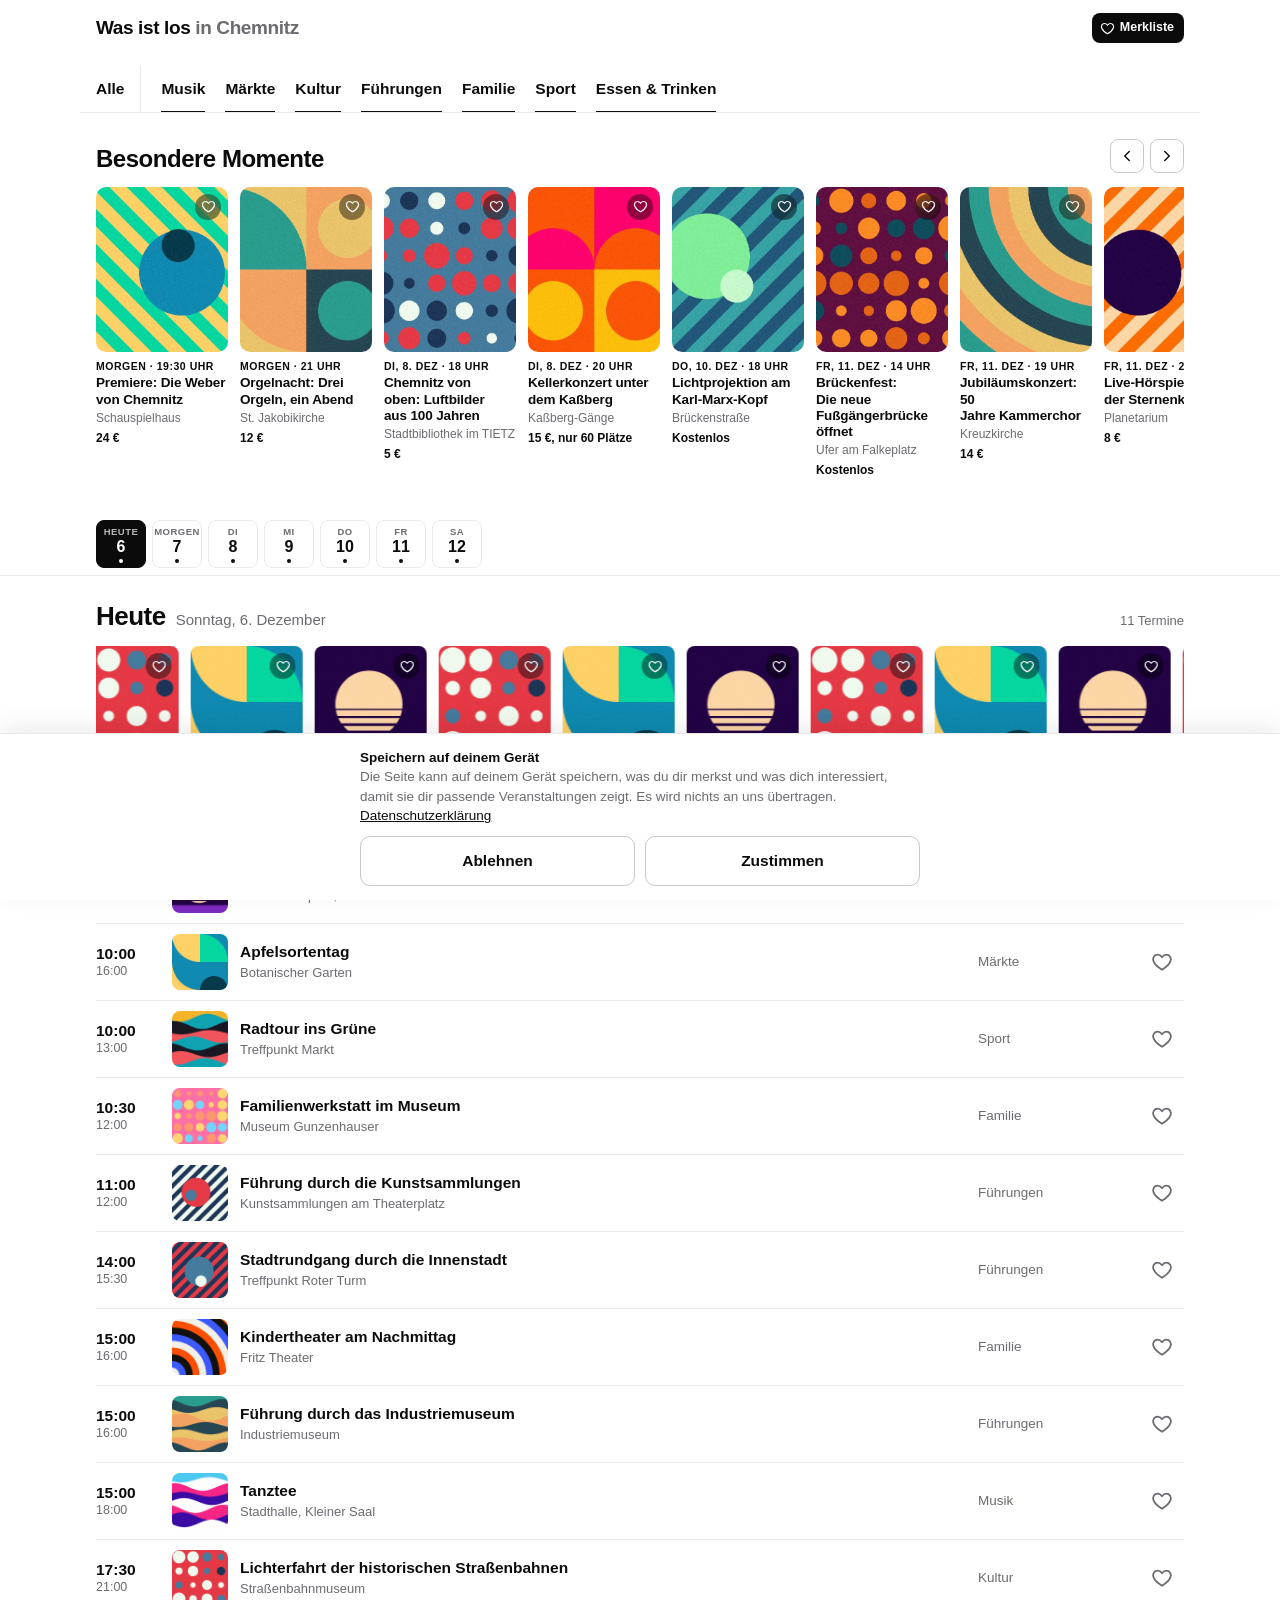
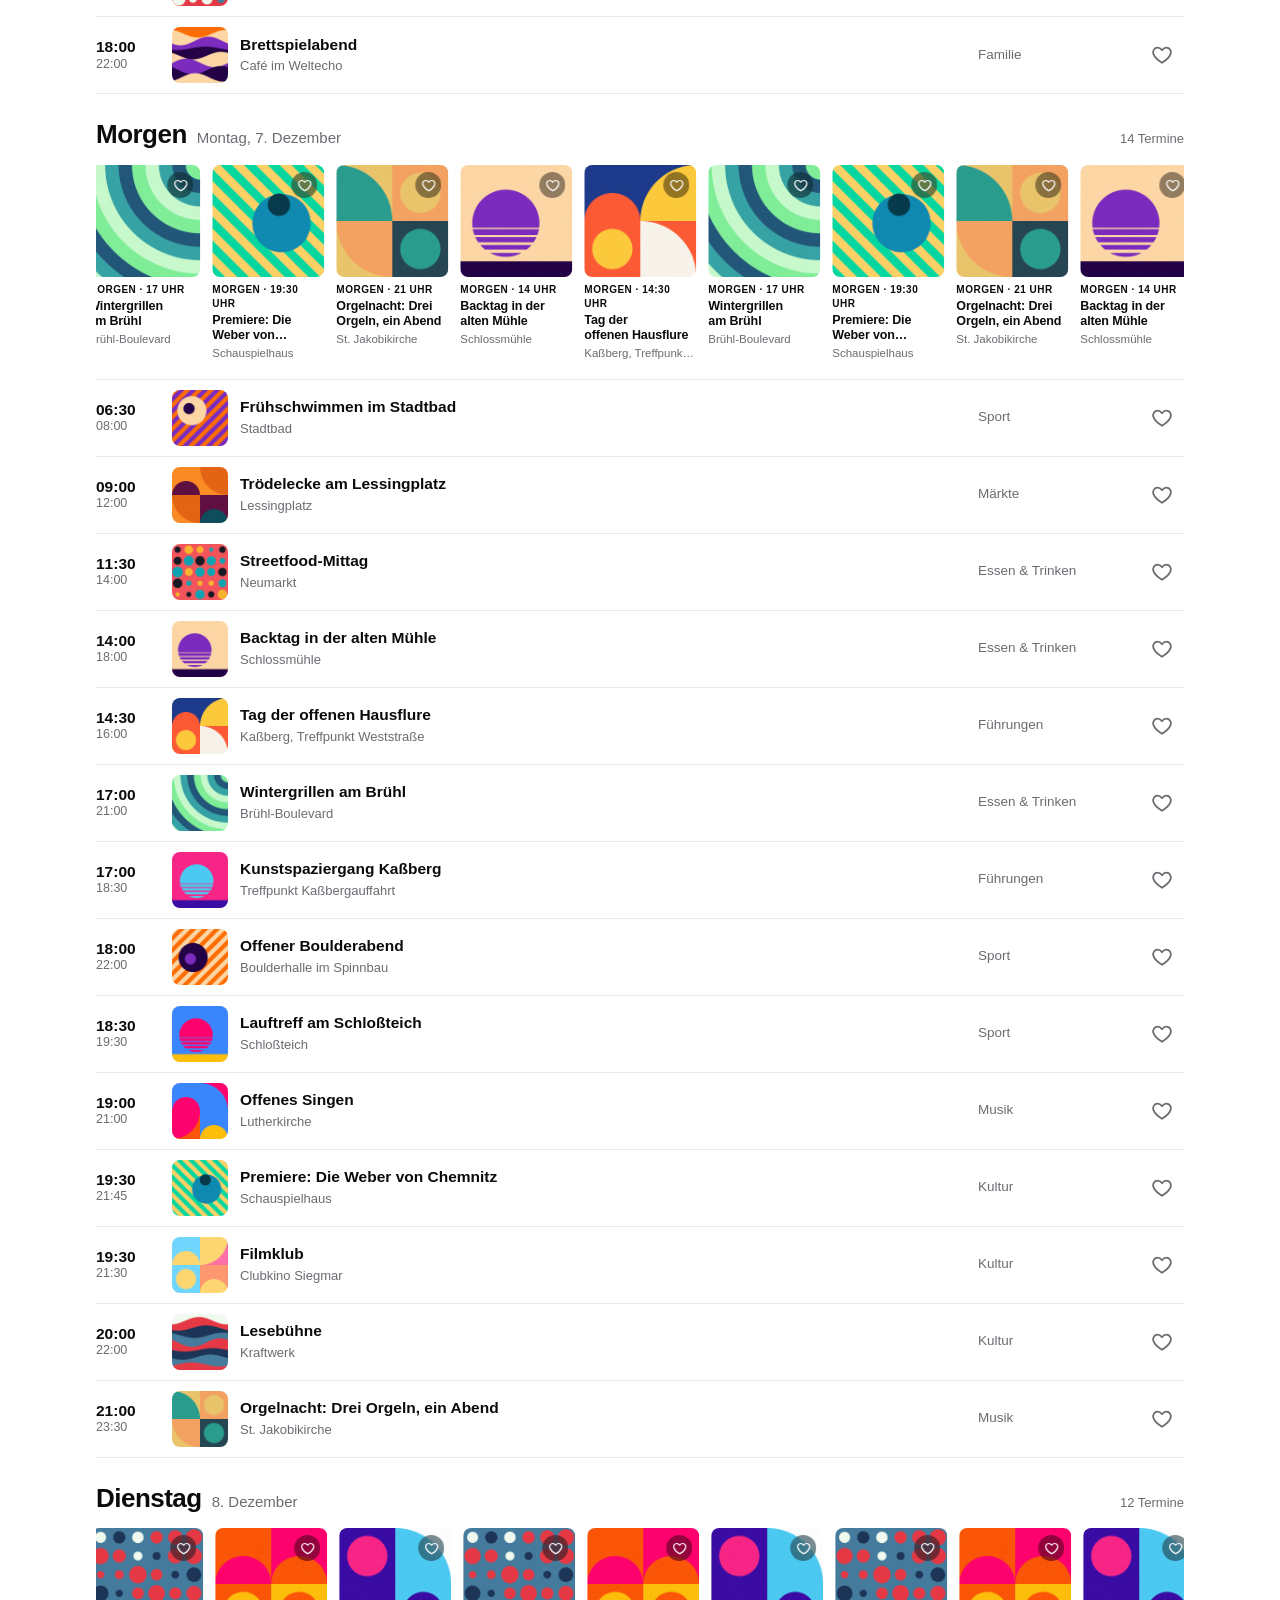
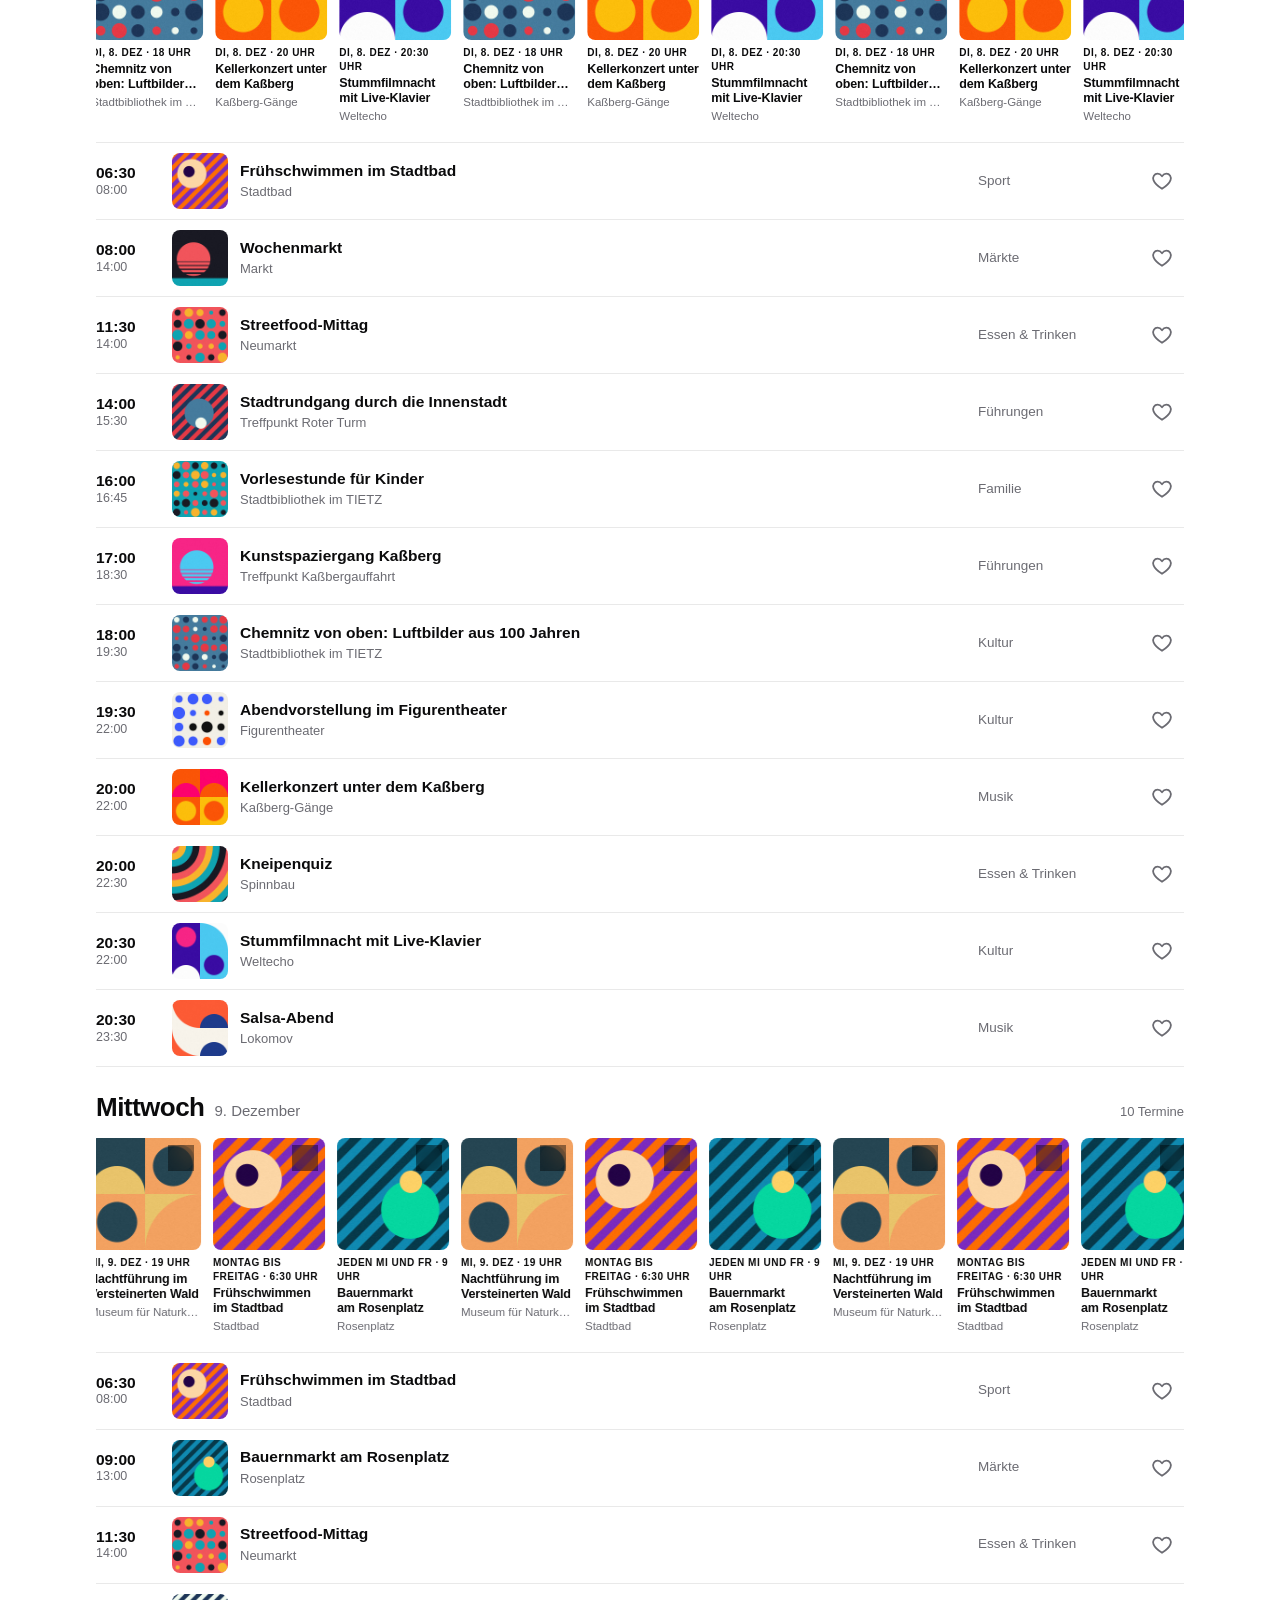
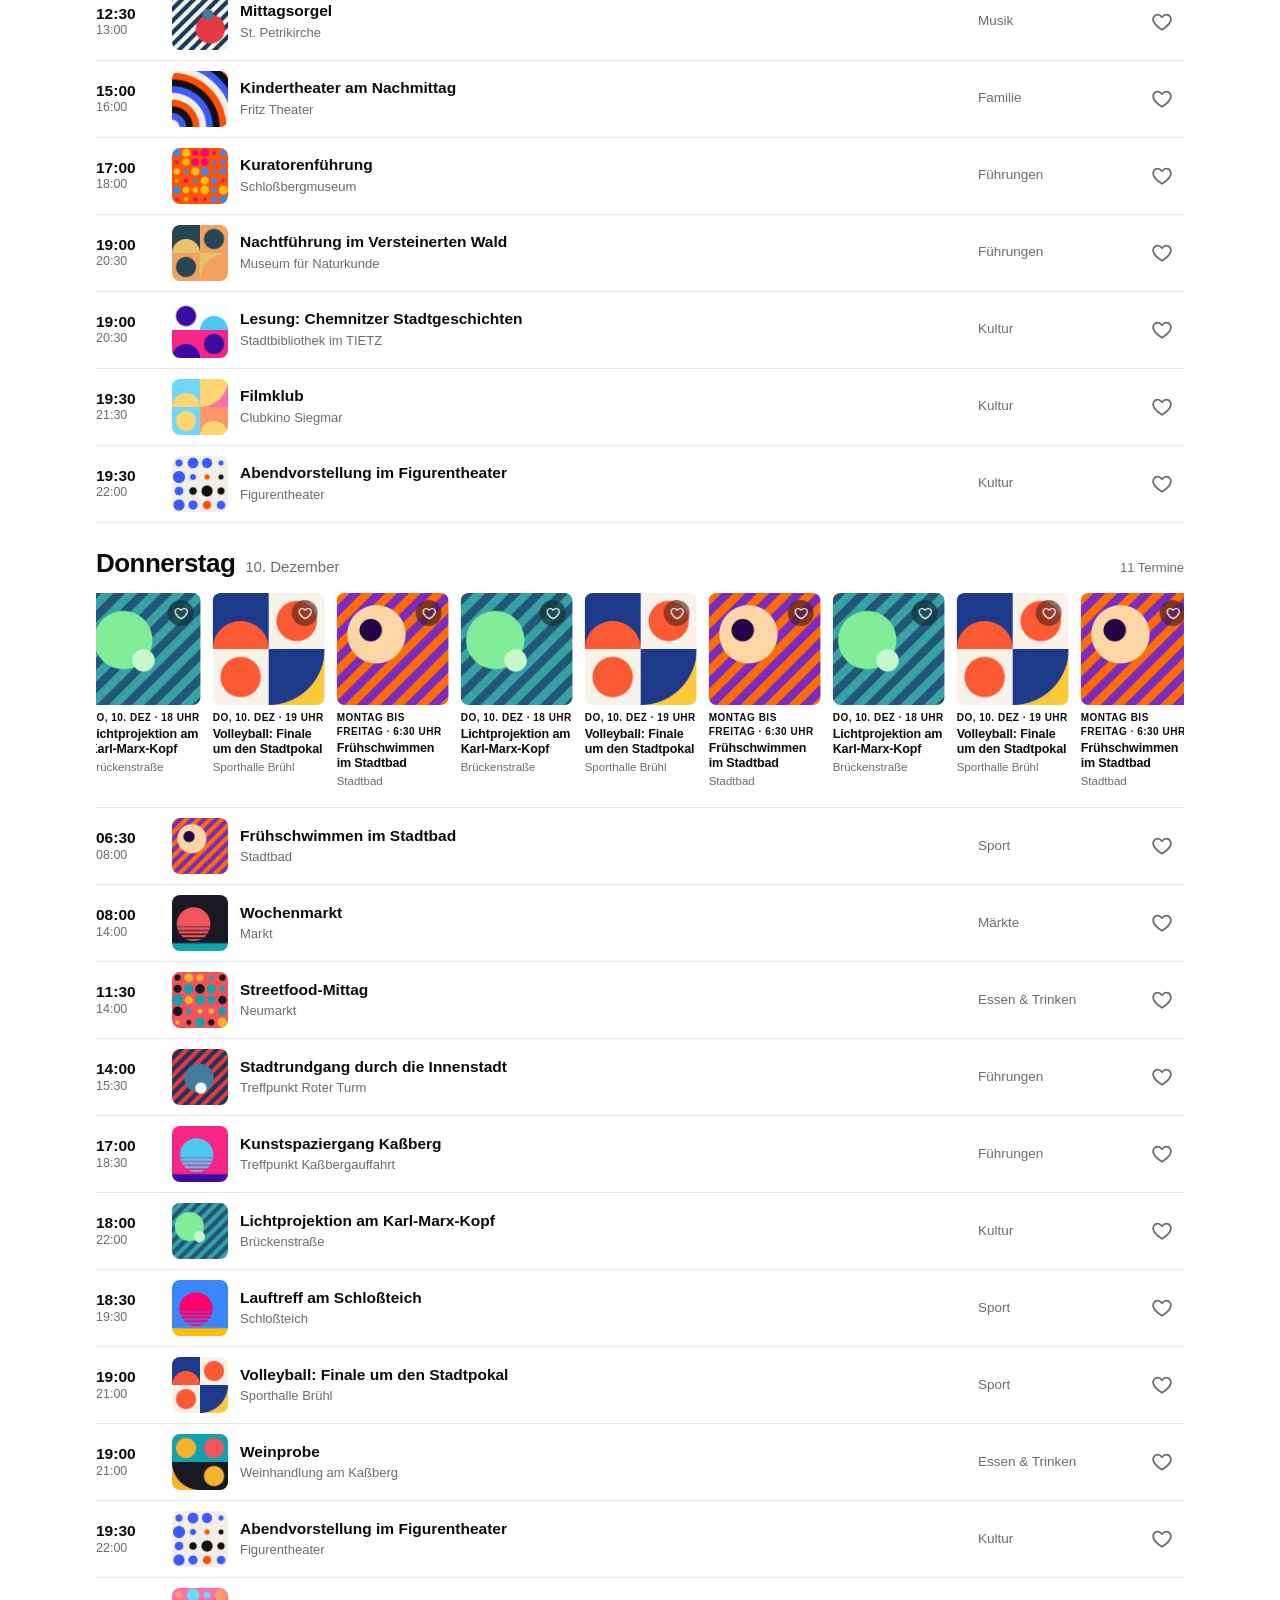
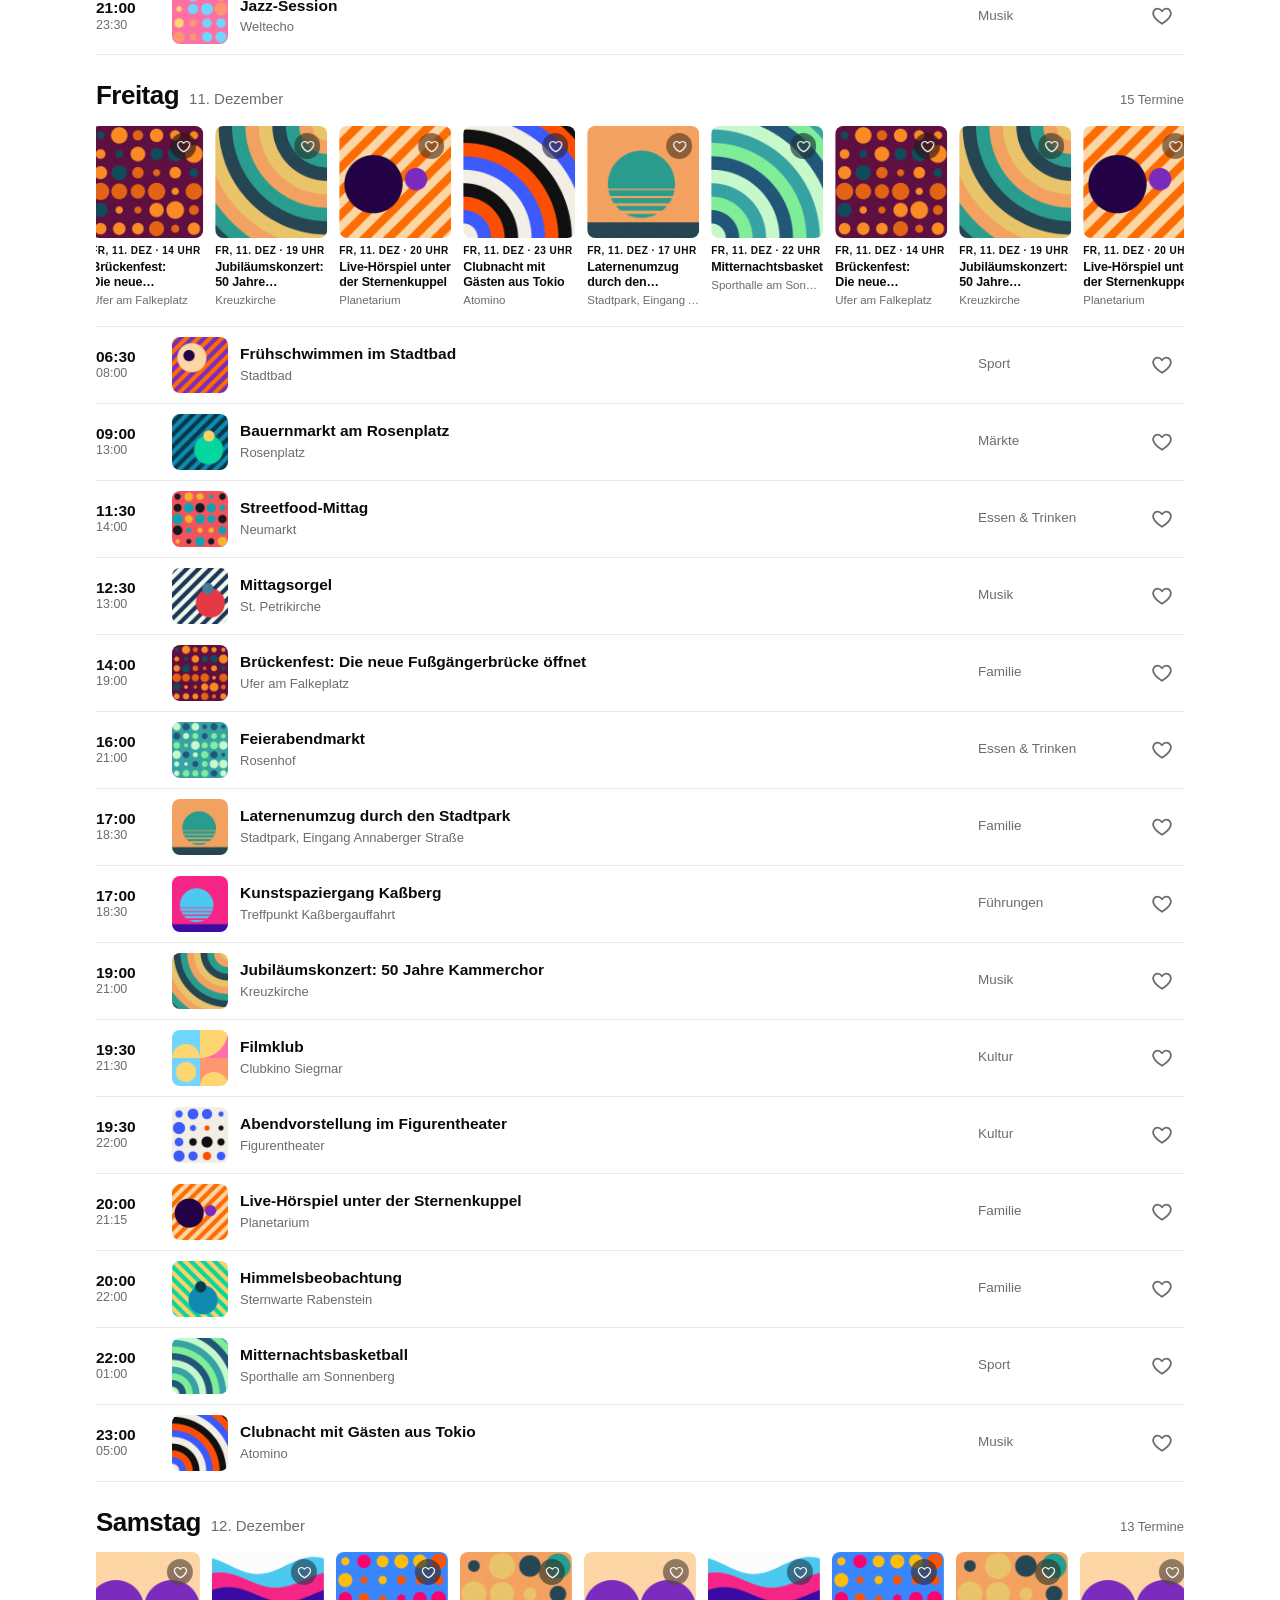
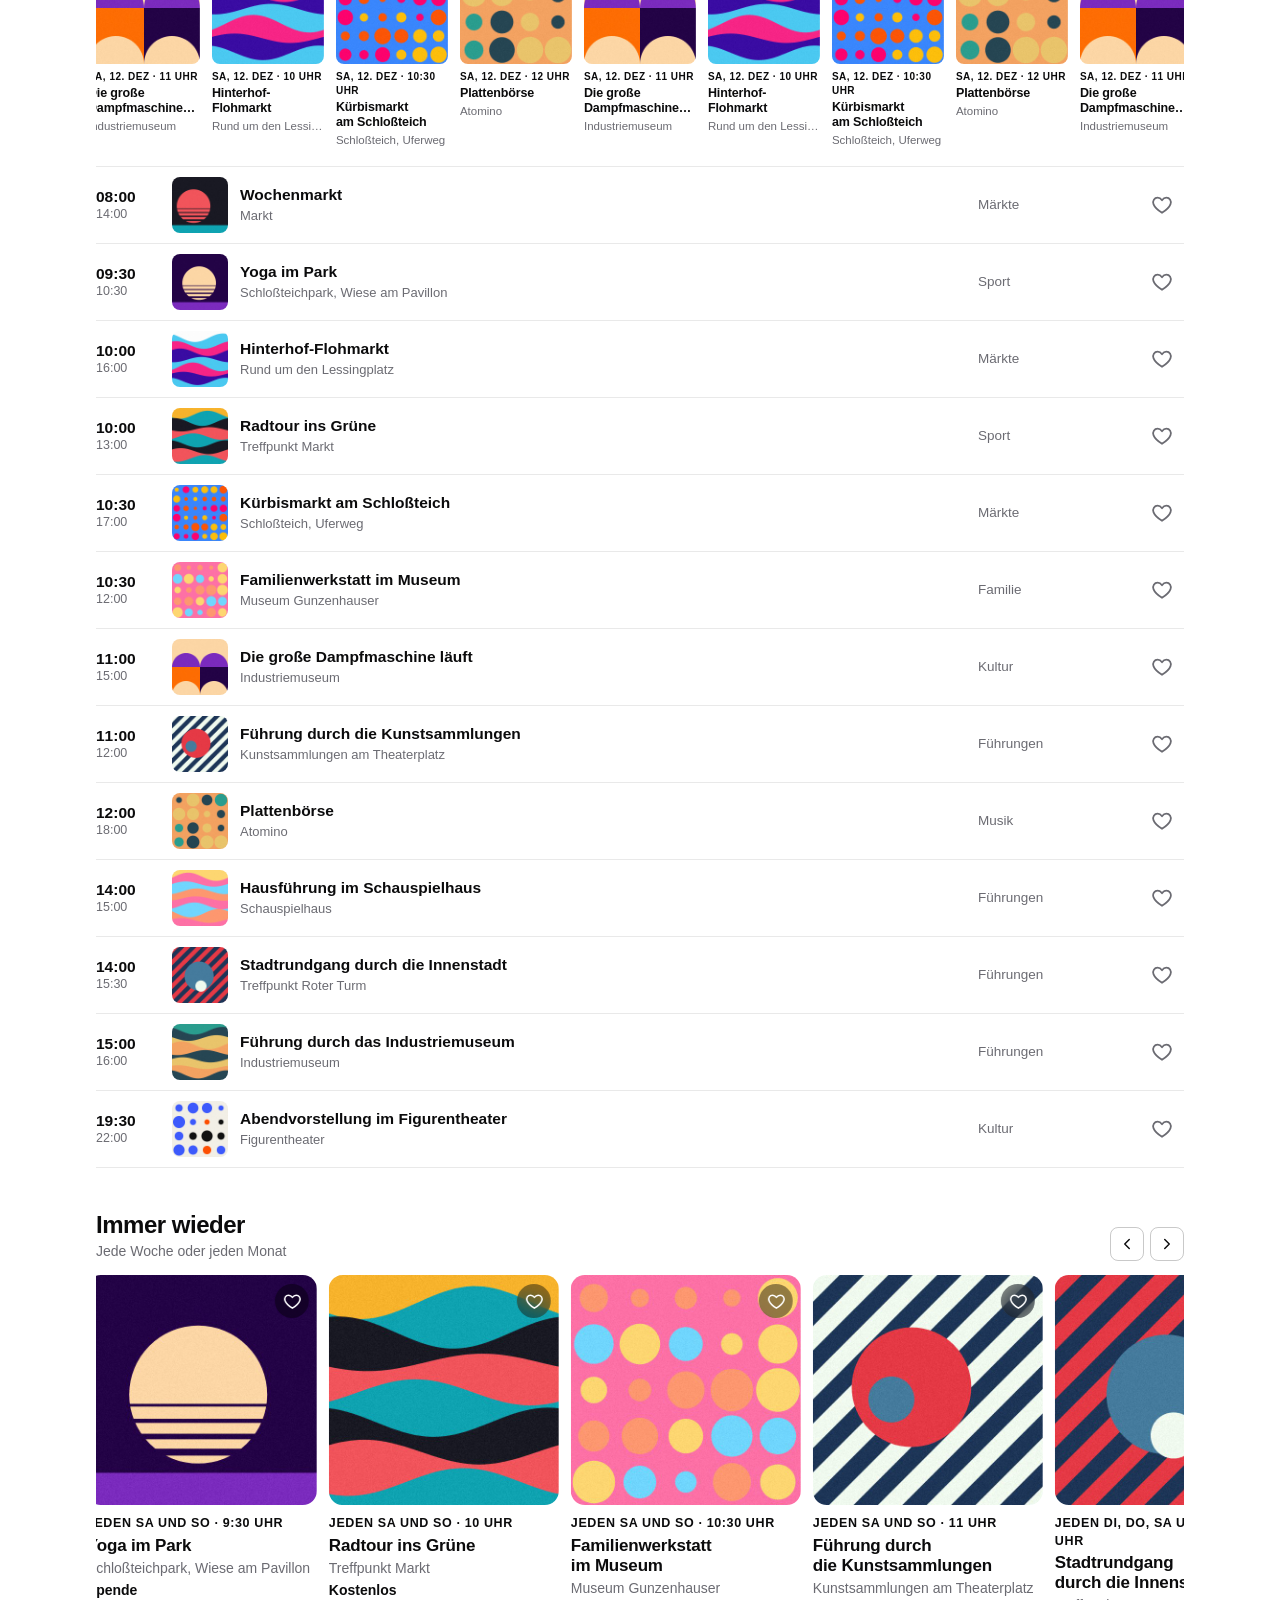
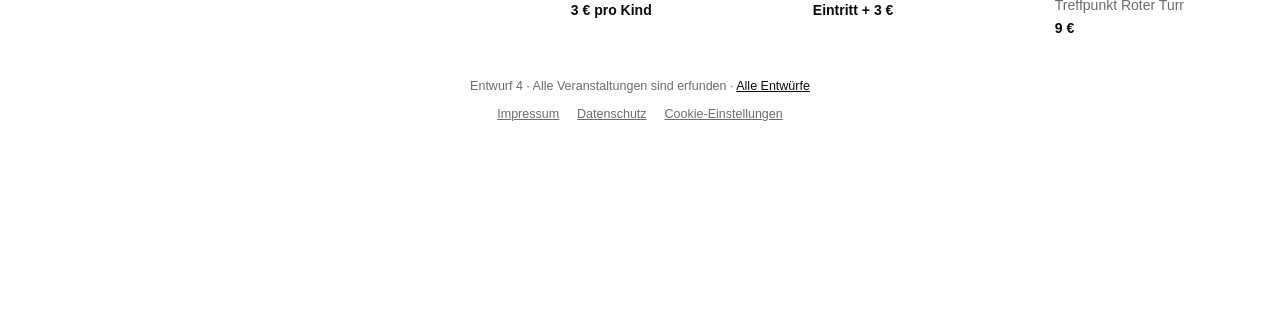
==== entwuerfe/entwurf-4-kombiniert.html @ 75c6fbeb "Rechtliches: Impressum, Datenschutzerklärung, Einwilligung zur Speicherung - Neue Unterseiten impres" ====
<!DOCTYPE html>
<html lang="de">
<head>
<meta charset="utf-8">
<meta name="viewport" content="width=device-width, initial-scale=1, viewport-fit=cover">
<meta name="theme-color" content="#FFFFFF" media="(prefers-color-scheme: light)">
<meta name="theme-color" content="#000000" media="(prefers-color-scheme: dark)">
<title>Chemnitz – Entwurf 4</title>
<meta name="claude:viewport-fit-sides" content="cover">
<style>
/*
 * Entwurf 4 · kombiniert, angelehnt an Dice
 * Ruhige Schwarz-Weiß-Fläche, Farbe kommt nur aus den Event-Covern.
 * Von oben: Highlight-Karussell → Tagesleiste (klebt oben) → Tagesliste mit Tages-Highlights → Karussell Regelmäßiges
 */
:root {
  --bg: #FFFFFF;
  --surface: #F4F4F5;          /* ruhige Flächen */
  --fg: #0B0B0C;
  --fg2: #6B6B72;              /* Nebentext */
  --fg3: #A1A1A8;              /* abgewählte Filter */
  --line: rgba(11,11,12,.09);
  --line-strong: rgba(11,11,12,.22);
  --heart: #FF2D46;
  --glass: rgba(255,255,255,.82);
  --scrim: rgba(0,0,0,.4);
  --font: -apple-system, BlinkMacSystemFont, "SF Pro Text", "Helvetica Neue", "Segoe UI", Roboto, Arial, sans-serif;
  --font-display: -apple-system, BlinkMacSystemFont, "SF Pro Display", "Helvetica Neue", "Segoe UI", Roboto, Arial, sans-serif;
  --bar-h: 56px;
  --days-h: 62px;
}
@media (prefers-color-scheme: dark) { :root:not([data-theme="light"]) {
  --bg: #000000; --surface: #161618; --fg: #F5F5F7; --fg2: #9C9CA3; --fg3: #5C5C63; --line: rgba(255,255,255,.09); --line-strong: rgba(255,255,255,.26); --heart: #FF4D5E; --glass: rgba(0,0,0,.72); --scrim: rgba(0,0,0,.66); color-scheme: dark;
} }
:root[data-theme="dark"] {
  --bg: #000000; --surface: #161618; --fg: #F5F5F7; --fg2: #9C9CA3; --fg3: #5C5C63; --line: rgba(255,255,255,.09); --line-strong: rgba(255,255,255,.26); --heart: #FF4D5E; --glass: rgba(0,0,0,.72); --scrim: rgba(0,0,0,.66); color-scheme: dark;
}

* { box-sizing: border-box; }
[hidden] { display: none !important; }
html { -webkit-text-size-adjust: 100%; }
body { margin: 0; background: var(--bg); color: var(--fg); font-family: var(--font); font-size: 15px; line-height: 1.4; -webkit-font-smoothing: antialiased; overflow-x: hidden; }
body::before { content: ""; position: fixed; inset: 0 0 auto; height: env(safe-area-inset-top, 0px); z-index: 30; background: var(--bg); }
button { font: inherit; color: inherit; }
img { max-width: 100%; display: block; }
:focus-visible { outline: 2px solid var(--fg); outline-offset: 2px; }
.wrap { max-width: 1120px; margin: 0 auto; padding-left: max(16px, env(safe-area-inset-left, 0px)); padding-right: max(16px, env(safe-area-inset-right, 0px)); }
.ico { width: 22px; height: 22px; flex: none; }

/* ---------- Kopfleiste ---------- */
.bar { position: sticky; top: env(safe-area-inset-top, 0px); z-index: 20; background: var(--glass); backdrop-filter: saturate(180%) blur(20px); -webkit-backdrop-filter: saturate(180%) blur(20px); }
.bar-in { height: var(--bar-h); display: flex; align-items: center; justify-content: space-between; gap: 12px; }
.brand { font-family: var(--font-display); font-weight: 800; font-size: 19px; letter-spacing: -.02em; color: var(--fg); text-decoration: none; white-space: nowrap; overflow: hidden; text-overflow: ellipsis; min-width: 0; }
.brand span { color: var(--fg2); font-weight: 600; }
.fav-btn { appearance: none; border: 0; background: var(--fg); color: var(--bg); height: 30px; padding: 0 10px 0 8px; border-radius: 8px; display: inline-flex; align-items: center; gap: 5px; font-weight: 650; font-size: 12.5px; cursor: pointer; flex: none; }
.fav-btn .ico { width: 15px; height: 15px; }
.fav-btn .n { font-variant-numeric: tabular-nums; opacity: .7; }
.fav-btn.bump { animation: bump .35s ease; }
@keyframes bump { 50% { transform: scale(1.08); } }

/* ---------- Einleitung + Filter ---------- */
.intro { padding-block: 4px 0; }
.filters { display: flex; gap: 2px 20px; overflow-x: auto; scrollbar-width: none; margin: 6px calc(-1 * max(16px, env(safe-area-inset-left, 0px))) 0; padding: 0 max(16px, env(safe-area-inset-left, 0px)); border-bottom: 1px solid var(--line); }
.filters::-webkit-scrollbar { display: none; }
.flt { appearance: none; border: 0; background: none; padding: 12px 0 11px; min-height: 44px; font-size: 15.5px; font-weight: 600; color: var(--fg3); white-space: nowrap; cursor: pointer; border-bottom: 2px solid transparent; margin-bottom: -1px; flex: none; }
.flt[aria-pressed="true"] { color: var(--fg); border-bottom-color: var(--fg); }
.flt.all { padding-right: 16px; border-right: 1px solid var(--line); border-bottom-color: transparent; }
.flt.all[aria-pressed="true"] { color: var(--fg); }
.toast { position: fixed; z-index: 40; left: 50%; bottom: calc(16px + env(safe-area-inset-bottom, 0px)); transform: translateX(-50%); width: max-content; max-width: calc(100% - 32px); display: flex; gap: 10px; align-items: center; background: var(--fg); color: var(--bg); font-size: 13.5px; line-height: 1.35; padding: 10px 14px; border-radius: 12px; box-shadow: 0 8px 24px rgba(0,0,0,.22); animation: fade .25s ease; }
.toast .ico { width: 16px; height: 16px; }
.toast button { appearance: none; border: 0; background: none; padding: 6px 0; text-decoration: underline; text-underline-offset: 3px; cursor: pointer; flex: none; font-size: 13px; }

/* ---------- Abschnittsköpfe ---------- */
.sec { margin-top: 26px; }
.sec-head { display: flex; align-items: flex-end; justify-content: space-between; gap: 12px; }
.sec-head h2 { font-family: var(--font-display); font-size: 24px; letter-spacing: -.02em; line-height: 1.1; margin: 0; }
.sec-head p { margin: 3px 0 0; color: var(--fg2); font-size: 14px; }
.arrows { display: none; gap: 6px; }
@media (hover: hover) and (min-width: 760px) { .arrows { display: flex; } }
.arrow { appearance: none; border: 1px solid var(--line-strong); background: none; width: 34px; height: 34px; border-radius: 8px; display: grid; place-items: center; cursor: pointer; color: var(--fg); }
.arrow .ico { width: 18px; height: 18px; }

/* ---------- Karussells ---------- */
.rail { display: flex; gap: 12px; overflow-x: auto; scrollbar-width: none; overscroll-behavior-x: contain;
  margin: 14px calc(-1 * max(16px, env(safe-area-inset-right, 0px))) 0 calc(-1 * max(16px, env(safe-area-inset-left, 0px)));
  padding: 0 max(16px, env(safe-area-inset-right, 0px)) 4px max(16px, env(safe-area-inset-left, 0px));
  scroll-padding-inline: max(16px, env(safe-area-inset-left, 0px)); }
.rail::-webkit-scrollbar { display: none; }
@media (min-width: 1152px) { .rail { margin-inline: 0; padding-inline: 0; scroll-padding-inline: 0; } }
#heroRail { scroll-snap-type: x mandatory; }
.track { display: flex; flex: none; gap: inherit; will-change: transform; }

.card { flex: none; width: 132px; scroll-snap-align: start; cursor: pointer; min-width: 0; }
.card .cv { position: relative; aspect-ratio: 4 / 5; border-radius: 10px; overflow: hidden; background: var(--surface); max-width: 100%; }
.card .cv img { width: 100%; height: 100%; object-fit: cover; transition: transform .4s ease; }
.card:hover .cv img { transform: scale(1.03); }
.card .cv video { width: 100%; height: 100%; object-fit: cover; display: block; }
/* Besondere Momente: Bild ohne Video/WebP bekommt einen langsamen Zoom, aber nur solange die Karte sichtbar ist */
.card.lg .cv img:not([data-webp]) { animation: drift 9s ease-in-out infinite alternate paused; }
.card.lg.live .cv img { animation-play-state: running; }
@keyframes drift { to { transform: scale(1.14) translate(-3%, -2%); } }
.card .c-date { margin-top: 7px; font-size: 10.5px; font-weight: 700; letter-spacing: .05em; text-transform: uppercase; color: var(--fg); font-variant-numeric: tabular-nums; }
.card h3 { font-family: var(--font-display); font-size: 13.5px; line-height: 1.2; letter-spacing: -.01em; margin: 2px 0 0; text-wrap: balance; }
.card .c-place { color: var(--fg2); font-size: 12px; margin-top: 2px; }
.card .c-price { font-size: 12px; font-weight: 600; margin-top: 3px; }
.card.md { width: min(60vw, 230px); }
.card.md .cv { aspect-ratio: 1 / 1; border-radius: 14px; }
.card.md .c-date { margin-top: 10px; font-size: 12.5px; }
.card.md h3 { font-size: 17px; line-height: 1.18; margin-top: 3px; }
.card.md .c-place, .card.md .c-price { font-size: 14px; margin-top: 3px; }
.card.sm { width: 112px; }
.card.sm .cv { aspect-ratio: 1 / 1; border-radius: 8px; }
.card.sm .c-date { margin-top: 6px; font-size: 10px; }
.card.sm h3 { font-size: 12.5px; display: -webkit-box; -webkit-line-clamp: 2; -webkit-box-orient: vertical; overflow: hidden; }
.card.sm .c-place { font-size: 11.5px; white-space: nowrap; overflow: hidden; text-overflow: ellipsis; }

/* Herz auf dem Cover */
.heart { appearance: none; border: 0; background: none; width: 44px; height: 44px; display: grid; place-items: center; cursor: pointer; color: var(--fg2); flex: none; border-radius: 50%; -webkit-tap-highlight-color: transparent; }
.heart[aria-pressed="true"] { color: var(--heart); }
.heart:active .ico { transform: scale(.85); }
.cv .heart { position: absolute; right: 0; top: 0; width: 40px; height: 40px; color: #fff; }
.cv .heart span { width: 26px; height: 26px; border-radius: 50%; background: rgba(0,0,0,.42); backdrop-filter: blur(10px); -webkit-backdrop-filter: blur(10px); display: grid; place-items: center; }
.cv .heart[aria-pressed="true"] span { background: #fff; color: var(--heart); }
.cv .heart .ico { width: 15px; height: 15px; }
.card.md .cv .heart { right: 4px; top: 4px; width: 44px; height: 44px; }
.card.md .cv .heart span { width: 34px; height: 34px; }
.card.md .cv .heart .ico { width: 19px; height: 19px; }

/* ---------- Tagesleiste ---------- */
.days { position: sticky; top: calc(env(safe-area-inset-top, 0px) + var(--bar-h)); z-index: 15; background: var(--glass); backdrop-filter: saturate(180%) blur(20px); -webkit-backdrop-filter: saturate(180%) blur(20px); border-bottom: 1px solid var(--line); margin-top: 30px; }
.days-strip { display: flex; gap: 6px; overflow-x: auto; scrollbar-width: none; padding-block: 6px; height: var(--days-h); align-items: center; }
.days-strip::-webkit-scrollbar { display: none; }
.dbtn { appearance: none; border: 1px solid var(--line); background: none; flex: none; width: 50px; height: 48px; border-radius: 8px; display: flex; flex-direction: column; align-items: center; justify-content: center; gap: 1px; cursor: pointer; color: var(--fg); }
.dbtn small { font-size: 9.5px; font-weight: 700; letter-spacing: .05em; text-transform: uppercase; color: var(--fg2); }
.dbtn b { font-size: 16px; line-height: 1.05; font-variant-numeric: tabular-nums; font-weight: 700; }
.dbtn .dot { width: 4px; height: 4px; border-radius: 50%; background: var(--fg); margin-top: 2px; }
.dbtn[aria-current="true"] { background: var(--fg); border-color: var(--fg); color: var(--bg); }
.dbtn[aria-current="true"] small { color: var(--bg); opacity: .7; }
.dbtn[aria-current="true"] .dot { background: var(--bg); }
.dbtn:disabled { opacity: .35; cursor: default; }

/* ---------- Tagesliste ---------- */
.day { padding-top: 22px; }
.day-h { display: flex; align-items: baseline; gap: 10px; flex-wrap: wrap; }
.day-h h2 { font-family: var(--font-display); font-size: 26px; letter-spacing: -.02em; margin: 0; }
.day-h .d { color: var(--fg2); font-size: 15px; }
.day-h .n { margin-left: auto; color: var(--fg2); font-size: 13px; }
.day .rail { margin-top: 12px; }
.table { margin-top: 14px; border-top: 1px solid var(--line); }
.row { display: grid; grid-template-columns: 50px 52px minmax(0, 1fr) 44px; gap: 12px; align-items: center; padding: 10px 0; border-bottom: 1px solid var(--line); cursor: pointer; min-height: 72px; }
.row:hover { background: linear-gradient(90deg, transparent, var(--surface) 8%, var(--surface) 92%, transparent); }
.row .time { font-variant-numeric: tabular-nums; font-weight: 700; font-size: 15.5px; line-height: 1.2; }
.row .time small { display: block; font-weight: 500; font-size: 12.5px; color: var(--fg2); }
.row .thumb { width: 52px; height: 52px; border-radius: 8px; object-fit: cover; background: var(--surface); }
.row .main { min-width: 0; }
.row .ti { font-weight: 650; font-size: 15.5px; line-height: 1.25; overflow-wrap: anywhere; }
.row .su { margin-top: 3px; font-size: 13px; color: var(--fg2); }
.row .cat { display: none; }
@media (min-width: 760px) {
  .row { grid-template-columns: 64px 56px minmax(0, 1fr) 150px 44px; }
  .row .thumb { width: 56px; height: 56px; }
  .row .cat { display: block; font-size: 13.5px; color: var(--fg2); }
}
.empty { color: var(--fg2); padding: 18px 0; font-size: 14.5px; }

footer { color: var(--fg2); font-size: 12.5px; text-align: center; padding-block: 36px calc(36px + env(safe-area-inset-bottom, 0px)); }
footer a { color: var(--fg); }
.legal { display: flex; justify-content: center; flex-wrap: wrap; gap: 4px 18px; margin-top: 10px; }
.legal a { color: var(--fg2); }
/* Hinweis zur Speicherung: unten, liegt unter Detail- und Teilen-Fenster */
.consent { position: fixed; z-index: 50; left: 0; right: 0; bottom: 0; background: var(--bg); border-top: 1px solid var(--line); box-shadow: 0 -6px 24px rgba(0,0,0,.08);
  padding: 14px max(16px, env(safe-area-inset-right, 0px)) calc(14px + env(safe-area-inset-bottom, 0px)) max(16px, env(safe-area-inset-left, 0px)); }
.consent-in { max-width: 560px; margin: 0 auto; display: grid; gap: 10px; }
.consent p { margin: 0; font-size: 13.5px; line-height: 1.45; color: var(--fg2); }
.consent strong, .consent a { color: var(--fg); }

/* ---------- Fenster (Details, Merkliste, Teilen) ---------- */
.backdrop { position: fixed; inset: 0; z-index: 100; background: var(--scrim); display: flex; align-items: flex-end; justify-content: center; animation: fade .2s ease; }
.sheet { background: var(--bg); color: var(--fg); width: 100%; max-width: 560px; max-height: 92%; overflow: auto; border-radius: 18px 18px 0 0; animation: up .28s cubic-bezier(.2,.8,.2,1);
  padding: 10px max(20px, env(safe-area-inset-right, 0px)) calc(22px + env(safe-area-inset-bottom, 0px)) max(20px, env(safe-area-inset-left, 0px)); }
@media (min-width: 700px) { .backdrop { align-items: center; } .sheet { border-radius: 18px; } }
.grab { width: 36px; height: 5px; border-radius: 3px; background: var(--line-strong); margin: 0 auto 12px; }
.sheet-top { display: flex; align-items: center; justify-content: space-between; gap: 10px; }
.sheet-top strong { font-size: 20px; font-family: var(--font-display); }
.x { appearance: none; border: 0; background: var(--surface); width: 36px; height: 36px; border-radius: 50%; display: grid; place-items: center; cursor: pointer; color: var(--fg2); flex: none; }
.x .ico { width: 16px; height: 16px; }
.d-cover { position: relative; border-radius: 14px; overflow: hidden; aspect-ratio: 16 / 10; margin-top: 4px; max-width: 100%; }
.d-cover img { width: 100%; height: 100%; object-fit: cover; }
.d-cover .x { position: absolute; right: 10px; top: 10px; background: rgba(0,0,0,.45); color: #fff; backdrop-filter: blur(10px); -webkit-backdrop-filter: blur(10px); }
.d-meta { display: flex; gap: 8px; align-items: center; margin-top: 16px; font-size: 13px; color: var(--fg2); font-weight: 600; }
.sheet h2 { font-family: var(--font-display); font-size: 27px; line-height: 1.12; letter-spacing: -.02em; margin: 8px 0 0; text-wrap: balance; }
.facts { list-style: none; margin: 16px 0; padding: 0; border-top: 1px solid var(--line); }
.facts li { display: flex; gap: 12px; align-items: flex-start; padding: 11px 0; border-bottom: 1px solid var(--line); font-size: 15px; }
.facts .ico { color: var(--fg2); width: 20px; height: 20px; margin-top: 1px; }
.facts small { display: block; color: var(--fg2); font-size: 13px; }
.desc { font-size: 15.5px; line-height: 1.55; margin: 0 0 20px; }
.actions { display: grid; grid-template-columns: 1fr 1fr; gap: 10px; }
.btn { appearance: none; border: 1px solid var(--line-strong); background: none; border-radius: 10px; min-height: 50px; padding: 6px 12px; font-size: 15.5px; font-weight: 650; line-height: 1.2; text-align: center; text-decoration: none; display: flex; align-items: center; justify-content: center; gap: 8px; cursor: pointer; color: var(--fg); }
.btn.wide { grid-column: 1 / -1; }
.btn.primary { background: var(--fg); color: var(--bg); border-color: var(--fg); }
.btn[aria-pressed="true"] { color: var(--heart); border-color: var(--heart); }
.note { font-size: 12px; color: var(--fg2); text-align: center; margin: 14px 0 0; }
.cal-choice { grid-column: 1 / -1; display: grid; grid-template-columns: 1fr 1fr; gap: 10px; }
.cal-choice .btn { background: var(--surface); border-color: transparent; }
.favlist { list-style: none; margin: 10px 0 0; padding: 0; }
.favlist li { display: grid; grid-template-columns: 52px minmax(0, 1fr) 44px; gap: 12px; align-items: center; padding: 10px 0; border-bottom: 1px solid var(--line); }
.favlist img { width: 52px; height: 52px; border-radius: 8px; object-fit: cover; }
.favlist .open { appearance: none; border: 0; background: none; text-align: left; padding: 0; cursor: pointer; min-width: 0; }
.favlist b { display: block; font-size: 15.5px; }
.favlist span { display: block; font-size: 13px; color: var(--fg2); margin-top: 2px; }
.fav-empty { text-align: center; color: var(--fg2); padding: 26px 0 10px; line-height: 1.5; }
.share-img { width: min(58vw, 240px); aspect-ratio: 9 / 16; border-radius: 14px; margin: 4px auto 16px; box-shadow: 0 12px 34px rgba(0,0,0,.28); max-width: 100%; -webkit-touch-callout: default; }
.share-hint { text-align: center; color: var(--fg2); font-size: 14px; line-height: 1.45; margin: 0 auto 16px; max-width: 36ch; }
.share .actions { grid-template-columns: 1fr; }

@keyframes up { from { transform: translateY(40px); opacity: .4; } to { transform: none; opacity: 1; } }
@keyframes fade { from { opacity: 0; } to { opacity: 1; } }
@media (prefers-reduced-motion: reduce) { .backdrop, .sheet, .fav-btn.bump { animation: none; } .card .cv img { transition: none; } .card.lg .cv img { animation: none; } }
</style>
</head>
<body>

<header class="bar">
  <div class="wrap bar-in">
    <a class="brand" href="#" id="brand">Was ist los <span>in Chemnitz</span></a>
    <button class="fav-btn" id="favBtn" aria-label="Merkliste öffnen"></button>
  </div>
</header>

<main>
  <div class="wrap intro">
    <nav class="filters" id="filters" aria-label="Kategorien"></nav>
  </div>

  <!-- 1. Großes Karussell: Einmaliges und Besonderes -->
  <section class="wrap sec" aria-labelledby="hlTitle">
    <div class="sec-head">
      <h2 id="hlTitle">Besondere Momente</h2>
      <div class="arrows"><button class="arrow" data-scroll="heroRail" data-dir="-1" aria-label="Zurück"></button><button class="arrow" data-scroll="heroRail" data-dir="1" aria-label="Weiter"></button></div>
    </div>
    <div class="rail" id="heroRail" aria-roledescription="Karussell"></div>
  </section>

  <!-- 2. Tagesleiste -->
  <nav class="days" aria-label="Zu einem Tag springen">
    <div class="wrap"><div class="days-strip" id="days"></div></div>
  </nav>

  <!-- 3. Tagesliste -->
  <div class="wrap" id="list"></div>

  <!-- 4. Karussell: Regelmäßiges -->
  <section class="wrap sec" aria-labelledby="regTitle" style="margin-top:44px">
    <div class="sec-head">
      <div><h2 id="regTitle">Immer wieder</h2><p>Jede Woche oder jeden Monat</p></div>
      <div class="arrows"><button class="arrow" data-scroll="regRail" data-dir="-1" aria-label="Zurück"></button><button class="arrow" data-scroll="regRail" data-dir="1" aria-label="Weiter"></button></div>
    </div>
    <div class="rail" id="regRail"></div>
  </section>

  <div class="toast" id="toast" role="status" hidden></div>
  <footer class="wrap">Entwurf 4 · Alle Veranstaltungen sind erfunden · <a href="index.html">Alle Entwürfe</a>
    <nav class="legal" aria-label="Rechtliches"><a href="impressum.html">Impressum</a><a href="datenschutz.html">Datenschutz</a><a href="#cookie-einstellungen">Cookie-Einstellungen</a></nav>
  </footer>
  <div class="consent" id="consent" role="dialog" aria-labelledby="consentTitle" hidden></div>
</main>

<script>
(function () {
  'use strict';

  /* =========================================================
     1. Kategorien und Beispieldaten (erfunden)
     ========================================================= */
  const CATEGORIES = [
    { id: 'musik',    name: 'Musik' },
    { id: 'markt',    name: 'Märkte' },
    { id: 'kultur',   name: 'Kultur' },
    { id: 'fuehrung', name: 'Führungen' },
    { id: 'familie',  name: 'Familie' },
    { id: 'sport',    name: 'Sport' },
    { id: 'essen',    name: 'Essen & Trinken' }
  ];
  // Merkmal (intern, wird nicht angezeigt): je seltener, desto weiter oben
  const WEIGHT = { einmalig: 300, selten: 260, jaehrlich: 160, regelmaessig: 0 };
  const LINK = 'https://example.com/veranstaltung/'; // Platzhalter, echte Veranstalter-Links kommen mit den echten Daten
  // Optionale Medien für „Besondere Momente“, je Veranstaltung (id):
  //   video: MP4 (H.264), 3–5 Sekunden, ohne Ton, ca. 480 × 600 Pixel, möglichst unter 500 KB
  //   webp:  animiertes WebP, ca. 480 × 600 Pixel, möglichst unter 400 KB
  // Reihenfolge: Video, sonst animiertes Bild, sonst normales Bild mit sanftem Zoom.
  // Beispiel: a03: { video: 'medien/orgelnacht.mp4', webp: 'medien/orgelnacht.webp' }
  const MEDIA = {};
  const LIST_DAYS = 7; // Tagesleiste: heute + 6 Tage

  // Besondere Termine: [id, Tage ab heute, Beginn, Ende, Kategorie, Merkmal, Rhythmus-Text, Titel, Ort, Stadtteil, Preis, Beschreibung]
  const SPECIAL = [
    ['a01', 0, '17:30', '21:00', 'kultur', 'selten', 'Alle 5 Jahre, zuletzt 2021', 'Lichterfahrt der historischen Straßenbahnen', 'Straßenbahnmuseum', 'Kappel', '6 €, Kinder frei', 'Fünf restaurierte Wagen fahren beleuchtet in einer Kolonne über das Museumsgleis. Mitfahrt in jedem Wagen möglich.'],
    ['a02', 0, '10:00', '16:00', 'markt', 'jaehrlich', 'Einmal im Jahr im Herbst', 'Apfelsortentag', 'Botanischer Garten', 'Altendorf', 'Eintritt frei', 'Pomologen bestimmen Äpfel aus dem eigenen Garten. Dazu frischer Most und über 80 alte Sorten zum Probieren.'],
    ['a03', 1, '21:00', '23:30', 'musik', 'einmalig', 'Einmalige Veranstaltung', 'Orgelnacht: Drei Orgeln, ein Abend', 'St. Jakobikirche', 'Zentrum', '12 €', 'Zum Abschluss der Orgelsanierung spielen drei Organistinnen auf allen drei Instrumenten der Kirche, teils gleichzeitig. Kerzenlicht, freie Platzwahl.'],
    ['a04', 1, '14:00', '18:00', 'essen', 'jaehrlich', 'Einmal im Jahr', 'Backtag in der alten Mühle', 'Schlossmühle', 'Schloßchemnitz', 'Eintritt frei', 'Der Holzbackofen wird angeheizt: Kürbisbrot und Zwiebelkuchen. Kinder dürfen selbst Teig kneten.'],
    ['a05', 2, '20:00', '22:00', 'musik', 'einmalig', 'Einmaliges Konzert', 'Kellerkonzert unter dem Kaßberg', 'Kaßberg-Gänge', 'Kaßberg', '15 €, nur 60 Plätze', 'Ein Streichquartett spielt in den historischen Bierkellern unter dem Kaßberg. Warme Kleidung empfohlen, der Keller hat 9 °C.'],
    ['a06', 2, '20:30', '22:00', 'kultur', 'jaehrlich', 'Einmal im Jahr', 'Stummfilmnacht mit Live-Klavier', 'Weltecho', 'Zentrum', '9 €', 'Zwei Stummfilmklassiker, live und improvisiert am Flügel begleitet.'],
    ['a07', 2, '18:00', '19:30', 'kultur', 'einmalig', 'Einmaliger Vortrag', 'Chemnitz von oben: Luftbilder aus 100 Jahren', 'Stadtbibliothek im TIETZ', 'Zentrum', '5 €', 'Ein Fotograf zeigt Luftaufnahmen der Stadt von 1925 bis heute und erzählt, wie sie entstanden sind.'],
    ['a08', 3, '19:00', '20:30', 'fuehrung', 'jaehrlich', 'Einmal im Jahr', 'Nachtführung im Versteinerten Wald', 'Museum für Naturkunde', 'Zentrum', '10 €, Anmeldung empfohlen', 'Mit Taschenlampen durch die 290 Millionen Jahre alten Baumstämme und die dunkle Ausstellung.'],
    ['a09', 5, '20:00', '21:15', 'familie', 'einmalig', 'Einmalige Aufführung', 'Live-Hörspiel unter der Sternenkuppel', 'Planetarium', 'Rabenstein', '8 €', 'Sprecher, Geräuschemacher und Musik live, dazu der Sternenhimmel über den Köpfen. Für alle ab 8 Jahren.'],
    ['a10', 4, '18:00', '22:00', 'kultur', 'einmalig', 'Einmalige Veranstaltung', 'Lichtprojektion am Karl-Marx-Kopf', 'Brückenstraße', 'Zentrum', 'Kostenlos', 'Ein Künstlerkollektiv projiziert für einen Abend Bilder aus 70 Jahren Stadtgeschichte auf das Monument.'],
    ['a11', 4, '19:00', '21:00', 'sport', 'jaehrlich', 'Einmal im Jahr', 'Volleyball: Finale um den Stadtpokal', 'Sporthalle Brühl', 'Brühl', '5 €', 'Die beiden besten Vereinsteams der Stadt spielen um den Pokal.'],
    ['a12', 5, '14:00', '19:00', 'familie', 'einmalig', 'Einmalig zur Eröffnung', 'Brückenfest: Die neue Fußgängerbrücke öffnet', 'Ufer am Falkeplatz', 'Zentrum', 'Kostenlos', 'Eröffnung mit Musik, Bastelzelt und Entenrennen auf der Chemnitz.'],
    ['a13', 5, '23:00', '05:00', 'musik', 'einmalig', 'Einmaliger Gastauftritt', 'Clubnacht mit Gästen aus Tokio', 'Atomino', 'Zentrum', '14 €', 'Drei DJs aus Tokio spielen zum ersten Mal in Sachsen. Einlass ab 18 Jahren.'],
    ['a14', 6, '10:00', '16:00', 'markt', 'jaehrlich', 'Einmal im Jahr', 'Hinterhof-Flohmarkt', 'Rund um den Lessingplatz', 'Sonnenberg', 'Eintritt frei', 'Über 40 Höfe öffnen ihre Tore. Ein Plan mit allen Stationen liegt am Lessingplatz aus.'],
    ['a15', 6, '12:00', '18:00', 'musik', 'jaehrlich', 'Zweimal im Jahr', 'Plattenbörse', 'Atomino', 'Zentrum', '2 €', 'Händler und Sammler verkaufen Vinyl, Kassetten und CDs. Plattenspieler zum Probehören stehen bereit.'],
    ['a16', 6, '11:00', '15:00', 'kultur', 'selten', 'Nur alle 3 Jahre', 'Die große Dampfmaschine läuft', 'Industriemuseum', 'Altchemnitz', 'Museumseintritt', 'Die historische Dampfmaschine wird nur alle paar Jahre angeheizt. Zuschauen, hören, riechen.'],
    ['a17', 1, '14:30', '16:00', 'fuehrung', 'jaehrlich', 'Einmal im Jahr', 'Tag der offenen Hausflure', 'Kaßberg, Treffpunkt Weststraße', 'Kaßberg', '5 €', 'Bewohner öffnen die prächtigsten Treppenhäuser der Gründerzeit. Eine Stadtführerin erzählt die Geschichten dazu.'],
    ['a18', 1, '17:00', '21:00', 'essen', 'einmalig', 'Einmalige Veranstaltung', 'Wintergrillen am Brühl', 'Brühl-Boulevard', 'Brühl', 'Eintritt frei', 'Zum Abschluss der Bauarbeiten grillen die Läden am Brühl gemeinsam. Mit Feuerschalen und heißem Apfelsaft.'],
    ['a19', 1, '19:30', '21:45', 'kultur', 'einmalig', 'Premiere', 'Premiere: Die Weber von Chemnitz', 'Schauspielhaus', 'Kaßberg', '24 €', 'Ein neues Stück über die Webstuhlstadt Chemnitz, entwickelt mit Zeitzeugen aus der Region.'],
    ['a20', 5, '17:00', '18:30', 'familie', 'jaehrlich', 'Einmal im Jahr', 'Laternenumzug durch den Stadtpark', 'Stadtpark, Eingang Annaberger Straße', 'Bernsdorf', 'Kostenlos', 'Mit Blaskapelle und Laternen vom Stadtpark bis zur Wiese am Teich. Danach Stockbrot am Feuer.'],
    ['a21', 5, '19:00', '21:00', 'musik', 'einmalig', 'Einmaliges Jubiläum', 'Jubiläumskonzert: 50 Jahre Kammerchor', 'Kreuzkirche', 'Kaßberg', '14 €', 'Der Kammerchor feiert mit ehemaligen Mitgliedern aus fünf Jahrzehnten und singt Stücke aus jeder Zeit.'],
    ['a22', 5, '22:00', '01:00', 'sport', 'jaehrlich', 'Einmal im Jahr', 'Mitternachtsbasketball', 'Sporthalle am Sonnenberg', 'Sonnenberg', 'Kostenlos', 'Offenes Turnier für Teams ab 16 Jahren. Musik vom DJ, Anmeldung vor Ort.'],
    ['a23', 6, '10:30', '17:00', 'markt', 'jaehrlich', 'Einmal im Jahr', 'Kürbismarkt am Schloßteich', 'Schloßteich, Uferweg', 'Schloßchemnitz', 'Eintritt frei', 'Über 60 Kürbissorten, Kürbissuppe aus dem Kessel und Schnitzen für Kinder.']
  ];

  // Regelmäßige Reihen: an welchen Wochentagen (0 = Sonntag) sie stattfinden
  const SERIES = [
    { id: 'r01', wd: [2, 4, 6], time: '08:00', end: '14:00', cat: 'markt',    freq: 'Jeden Di, Do und Sa', title: 'Wochenmarkt', place: 'Markt', district: 'Zentrum', price: 'Eintritt frei', desc: 'Obst, Gemüse, Käse und Blumen von Händlern aus der Region.' },
    { id: 'r02', wd: [1, 4],    time: '18:30', end: '19:30', cat: 'sport',    freq: 'Jeden Mo und Do', title: 'Lauftreff am Schloßteich', place: 'Schloßteich', district: 'Schloßchemnitz', price: 'Kostenlos', desc: 'Lockere Runde um den Teich in zwei Tempogruppen. Keine Anmeldung nötig.' },
    { id: 'r03', wd: [0, 3],    time: '15:00', end: '16:00', cat: 'familie',  freq: 'Jeden Mi und So', title: 'Kindertheater am Nachmittag', place: 'Fritz Theater', district: 'Zentrum', price: '8 €', desc: 'Kurze Stücke für Kinder ab 4 Jahren, gespielt vom Ensemble des Hauses.' },
    { id: 'r04', wd: [0, 6],    time: '11:00', end: '12:00', cat: 'fuehrung', freq: 'Jeden Sa und So', title: 'Führung durch die Kunstsammlungen', place: 'Kunstsammlungen am Theaterplatz', district: 'Zentrum', price: 'Eintritt + 3 €', desc: 'Ein einstündiger Rundgang mit wechselnden Schwerpunkten.' },
    { id: 'r05', wd: [6],       time: '14:00', end: '15:00', cat: 'fuehrung', freq: 'Jeden Samstag', title: 'Hausführung im Schauspielhaus', place: 'Schauspielhaus', district: 'Kaßberg', price: '5 €', desc: 'Hinter die Kulissen: Bühnentechnik, Werkstätten und Garderoben.' },
    { id: 'r06', wd: [2],       time: '20:00', end: '22:30', cat: 'essen',    freq: 'Jeden Dienstag', title: 'Kneipenquiz', place: 'Spinnbau', district: 'Altchemnitz', price: '3 € pro Person', desc: 'Sechs Runden Allgemeinwissen in Teams bis sechs Personen.' },
    { id: 'r07', wd: [5],       time: '20:00', end: '22:00', cat: 'familie',  freq: 'Jeden Freitag bei klarem Himmel', title: 'Himmelsbeobachtung', place: 'Sternwarte Rabenstein', district: 'Rabenstein', price: '4 €', desc: 'Blick durch das große Teleskop auf Mond, Planeten und Sternhaufen.' },
    { id: 'r08', wd: [3],       time: '17:00', end: '18:00', cat: 'fuehrung', freq: 'Jeden Mittwoch', title: 'Kuratorenführung', place: 'Schloßbergmuseum', district: 'Schloßchemnitz', price: 'Museumseintritt', desc: 'Die Kuratorin zeigt ausgewählte Stücke der Stadtgeschichte.' },
    { id: 'r09', wd: [4],       time: '21:00', end: '23:30', cat: 'musik',    freq: 'Jeden Donnerstag', title: 'Jazz-Session', place: 'Weltecho', district: 'Zentrum', price: 'Hut geht rum', desc: 'Offene Bühne: Die Hausband beginnt, danach darf jede und jeder mitspielen.' },
    { id: 'r10', wd: [5],       time: '16:00', end: '21:00', cat: 'essen',    freq: 'Jeden Freitag', title: 'Feierabendmarkt', place: 'Rosenhof', district: 'Zentrum', price: 'Eintritt frei', desc: 'Streetfood, regionale Weine und Musik zum Wochenende.' },
    { id: 'r11', wd: [1],       time: '19:00', end: '21:00', cat: 'musik',    freq: 'Jeden Montag', title: 'Offenes Singen', place: 'Lutherkirche', district: 'Lutherviertel', price: 'Kostenlos', desc: 'Volkslieder, Pop und Kanons zum Mitsingen. Keine Vorkenntnisse nötig.' },
    { id: 'r12', wd: [3],       time: '19:00', end: '20:30', cat: 'kultur',   freq: 'Jeden ersten Mittwoch im Monat', title: 'Lesung: Chemnitzer Stadtgeschichten', place: 'Stadtbibliothek im TIETZ', district: 'Zentrum', price: '4 €', desc: 'Autorinnen und Autoren aus der Region lesen kurze Texte über die Stadt.' },
    { id: 'r13', wd: [1, 2, 3, 4, 5], time: '06:30', end: '08:00', cat: 'sport', freq: 'Montag bis Freitag', title: 'Frühschwimmen im Stadtbad', place: 'Stadtbad', district: 'Zentrum', price: '4 €', desc: 'Bahnen ziehen im denkmalgeschützten Jugendstilbad, bevor der Tag beginnt.' },
    { id: 'r14', wd: [0, 6], time: '09:30', end: '10:30', cat: 'sport', freq: 'Jeden Sa und So', title: 'Yoga im Park', place: 'Schloßteichpark, Wiese am Pavillon', district: 'Schloßchemnitz', price: 'Spende', desc: 'Sanftes Yoga für alle. Bitte eine eigene Matte mitbringen.' },
    { id: 'r15', wd: [3, 5], time: '12:30', end: '13:00', cat: 'musik', freq: 'Jeden Mi und Fr', title: 'Mittagsorgel', place: 'St. Petrikirche', district: 'Zentrum', price: 'Eintritt frei', desc: 'Eine halbe Stunde Orgelmusik zur Mittagspause.' },
    { id: 'r16', wd: [0, 2, 4, 6], time: '14:00', end: '15:30', cat: 'fuehrung', freq: 'Jeden Di, Do, Sa und So', title: 'Stadtrundgang durch die Innenstadt', place: 'Treffpunkt Roter Turm', district: 'Zentrum', price: '9 €', desc: 'Vom Roten Turm über den Markt bis zum Karl-Marx-Monument: 900 Jahre Stadtgeschichte in 90 Minuten.' },
    { id: 'r17', wd: [2], time: '16:00', end: '16:45', cat: 'familie', freq: 'Jeden Dienstag', title: 'Vorlesestunde für Kinder', place: 'Stadtbibliothek im TIETZ', district: 'Zentrum', price: 'Kostenlos', desc: 'Bilderbücher zum Zuhören und Mitmachen für Kinder ab 3 Jahren.' },
    { id: 'r18', wd: [1, 3, 5], time: '19:30', end: '21:30', cat: 'kultur', freq: 'Jeden Mo, Mi und Fr', title: 'Filmklub', place: 'Clubkino Siegmar', district: 'Siegmar', price: '7 €', desc: 'Filmklassiker und Neuentdeckungen, danach Gespräch im Foyer.' },
    { id: 'r19', wd: [1], time: '18:00', end: '22:00', cat: 'sport', freq: 'Jeden Montag', title: 'Offener Boulderabend', place: 'Boulderhalle im Spinnbau', district: 'Altchemnitz', price: '11 €', desc: 'Neue Routen, Leihschuhe vor Ort, Einsteiger bekommen eine kurze Einführung.' },
    { id: 'r20', wd: [3, 5], time: '09:00', end: '13:00', cat: 'markt', freq: 'Jeden Mi und Fr', title: 'Bauernmarkt am Rosenplatz', place: 'Rosenplatz', district: 'Zentrum', price: 'Eintritt frei', desc: 'Eier, Honig, Brot und Gemüse direkt von Höfen aus dem Erzgebirge.' },
    { id: 'r21', wd: [0], time: '18:00', end: '22:00', cat: 'familie', freq: 'Jeden Sonntag', title: 'Brettspielabend', place: 'Café im Weltecho', district: 'Zentrum', price: 'Kostenlos', desc: 'Über 200 Spiele zum Ausleihen, Erklärer helfen beim Einstieg.' },
    { id: 'r22', wd: [2], time: '20:30', end: '23:30', cat: 'musik', freq: 'Jeden Dienstag', title: 'Salsa-Abend', place: 'Lokomov', district: 'Sonnenberg', price: '5 €', desc: 'Um 20:30 Uhr ein Schnupperkurs, danach freies Tanzen.' },
    { id: 'r23', wd: [2, 3, 4, 5, 6], time: '19:30', end: '22:00', cat: 'kultur', freq: 'Dienstag bis Samstag', title: 'Abendvorstellung im Figurentheater', place: 'Figurentheater', district: 'Zentrum', price: '16 €', desc: 'Puppenspiel für Erwachsene: wechselnde Stücke aus dem Repertoire.' },
    { id: 'r24', wd: [0, 6], time: '15:00', end: '16:00', cat: 'fuehrung', freq: 'Jeden Sa und So', title: 'Führung durch das Industriemuseum', place: 'Industriemuseum', district: 'Altchemnitz', price: 'Museumseintritt', desc: 'Von der Spinnmaschine bis zum Trabant: Industriegeschichte zum Anfassen.' },
    { id: 'r25', wd: [0], time: '15:00', end: '18:00', cat: 'musik', freq: 'Jeden Sonntag', title: 'Tanztee', place: 'Stadthalle, Kleiner Saal', district: 'Zentrum', price: '6 €', desc: 'Livemusik von Walzer bis Foxtrott, dazu Kaffee und Kuchen.' },
    { id: 'r26', wd: [1, 2, 3, 4, 5], time: '11:30', end: '14:00', cat: 'essen', freq: 'Montag bis Freitag', title: 'Streetfood-Mittag', place: 'Neumarkt', district: 'Zentrum', price: 'Eintritt frei', desc: 'Drei wechselnde Foodtrucks zur Mittagszeit.' },
    { id: 'r27', wd: [4], time: '19:00', end: '21:00', cat: 'essen', freq: 'Jeden Donnerstag', title: 'Weinprobe', place: 'Weinhandlung am Kaßberg', district: 'Kaßberg', price: '18 €', desc: 'Sechs Weine aus Sachsen und Saale-Unstrut, dazu Brot und Käse.' },
    { id: 'r28', wd: [0, 6], time: '10:00', end: '13:00', cat: 'sport', freq: 'Jeden Sa und So', title: 'Radtour ins Grüne', place: 'Treffpunkt Markt', district: 'Zentrum', price: 'Kostenlos', desc: 'Gemütliche Tour über 30 Kilometer, Rückkehr bis 13 Uhr.' },
    { id: 'r29', wd: [0, 6], time: '10:30', end: '12:00', cat: 'familie', freq: 'Jeden Sa und So', title: 'Familienwerkstatt im Museum', place: 'Museum Gunzenhauser', district: 'Zentrum', price: '3 € pro Kind', desc: 'Malen und Basteln nach Bildern aus der Sammlung.' },
    { id: 'r30', wd: [1], time: '20:00', end: '22:00', cat: 'kultur', freq: 'Jeden Montag', title: 'Lesebühne', place: 'Kraftwerk', district: 'Kaßberg', price: '6 €', desc: 'Vier Autorinnen und Autoren lesen neue Texte, dazwischen Musik.' },
    { id: 'r31', wd: [1, 2, 4, 5], time: '17:00', end: '18:30', cat: 'fuehrung', freq: 'Mo, Di, Do und Fr', title: 'Kunstspaziergang Kaßberg', place: 'Treffpunkt Kaßbergauffahrt', district: 'Kaßberg', price: '8 €', desc: 'Jugendstil-Fassaden und Wandbilder im größten Gründerzeitviertel Deutschlands.' },
    { id: 'r32', wd: [1], time: '09:00', end: '12:00', cat: 'markt', freq: 'Jeden Montag', title: 'Trödelecke am Lessingplatz', place: 'Lessingplatz', district: 'Sonnenberg', price: 'Eintritt frei', desc: 'Kleiner Trödelmarkt mit Büchern, Geschirr und Schallplatten.' }
  ];

  const TODAY = new Date(); TODAY.setHours(0, 0, 0, 0);
  const dayDate = n => { const d = new Date(TODAY); d.setDate(d.getDate() + n); return d; };

  const EVENTS = [];
  SPECIAL.forEach(a => EVENTS.push({ id: a[0], day: a[1], time: a[2], end: a[3], cat: a[4], rhythm: a[5], rhythmText: a[6], title: a[7], place: a[8], district: a[9], price: a[10], desc: a[11], url: LINK + a[0], cover: a[0], date: dayDate(a[1]), ...MEDIA[a[0]] }));
  for (let n = 0; n < LIST_DAYS; n++) {
    const d = dayDate(n);
    SERIES.forEach(s => {
      if (s.wd.includes(d.getDay())) EVENTS.push(Object.assign({}, s, { id: `${s.id}-${n}`, series: s.id, day: n, date: d, rhythm: 'regelmaessig', rhythmText: s.freq, url: LINK + s.id, cover: s.id }));
    });
  }
  const byId = id => EVENTS.find(e => e.id === id);
  const catName = id => CATEGORIES.find(c => c.id === id).name;

  /* =========================================================
     2. Speicher im Browser: Merkliste und Interessen nur nach Zustimmung
        (ohne Zustimmung gilt die Merkliste nur, solange die Seite offen ist, und die Seite lernt nichts)
     ========================================================= */
  const load = (k, f) => { try { const v = localStorage.getItem(k); return v ? JSON.parse(v) : f; } catch (_) { return f; } };
  const save = (k, v) => { try { localStorage.setItem(k, JSON.stringify(v)); } catch (_) {} };
  const drop = k => { try { localStorage.removeItem(k); } catch (_) {} };
  let consent = load('wilc4-einwilligung', null);   // 'ja', 'nein' oder null (noch nicht gefragt)
  const keep = () => { if (consent === 'ja') { save('wilc4-merkliste', favs); save('wilc4-interessen', interest); } };

  let favs = consent === 'ja' ? load('wilc4-merkliste', []) : [];
  let interest = consent === 'ja' ? load('wilc4-interessen', {}) : {};
  let active = new Set(CATEGORIES.map(c => c.id)); // beim Start: alle an

  const isFav = id => favs.includes(id);
  function toggleFav(id) {
    const ev = byId(id);
    if (isFav(id)) favs = favs.filter(x => x !== id);
    else { favs.push(id); if (ev) track(ev.cat, 2); }
    keep();
    syncHearts(id);
  }
  // Lernen: Veranstaltung öffnen = 1 Punkt, merken = 2, Kategorie wieder einschalten = 1
  function track(cat, pts) { if (consent !== 'ja') return; interest[cat] = Math.max(0, (interest[cat] || 0) + pts); keep(); }
  function affinity(cat) { const m = Math.max(0, ...Object.values(interest)); return m ? (interest[cat] || 0) / m : 0; }
  const topInterests = () => Object.entries(interest).filter(([, v]) => v >= 2).sort((a, b) => b[1] - a[1]).slice(0, 3).map(([id]) => catName(id));

  // Sortierung: Seltenheit zuerst, dann Interesse, dann Nähe
  const score = e => WEIGHT[e.rhythm] + affinity(e.cat) * 70 - e.day * 4;
  const rank = list => list.slice().sort((a, b) => score(b) - score(a) || a.day - b.day || a.time.localeCompare(b.time));
  const byTime = list => list.slice().sort((a, b) => a.time.localeCompare(b.time));
  const shown = e => active.has(e.cat);

  /* =========================================================
     3. Texte und Symbole
     ========================================================= */
  const WD = ['Sonntag', 'Montag', 'Dienstag', 'Mittwoch', 'Donnerstag', 'Freitag', 'Samstag'];
  const MO = ['Januar', 'Februar', 'März', 'April', 'Mai', 'Juni', 'Juli', 'August', 'September', 'Oktober', 'November', 'Dezember'];
  const fmtLong = d => `${WD[d.getDay()]}, ${d.getDate()}. ${MO[d.getMonth()]}`;
  const relDay = n => n === 0 ? 'Heute' : n === 1 ? 'Morgen' : WD[dayDate(n).getDay()];
  const shortDate = e => e.day === 0 ? 'Heute' : e.day === 1 ? 'Morgen' : `${WD[e.date.getDay()].slice(0, 2)}, ${e.date.getDate()}. ${MO[e.date.getMonth()].slice(0, 3)}`;
  const hm = t => t.endsWith(':00') ? String(+t.slice(0, 2)) : t.replace(/^0/, '');
  const span = e => `${hm(e.time)}–${hm(e.end)} Uhr`;
  const esc = s => String(s).replace(/[&<>"']/g, c => ({ '&': '&amp;', '<': '&lt;', '>': '&gt;', '"': '&quot;', "'": '&#39;' }[c]));

  const svg = (p, fill) => `<svg class="ico" viewBox="0 0 24 24" aria-hidden="true" fill="${fill ? 'currentColor' : 'none'}" stroke="currentColor" stroke-width="1.9" stroke-linecap="round" stroke-linejoin="round">${p}</svg>`;
  const HEART = '<path d="M12 20.5s-7.5-4.6-9.3-9.4C1.4 7.6 3.6 4 7.2 4c2 0 3.6 1.1 4.8 2.8C13.2 5.1 14.8 4 16.8 4c3.6 0 5.8 3.6 4.5 7.1-1.8 4.8-9.3 9.4-9.3 9.4z"/>';
  const I = {
    heart: svg(HEART), heartFill: svg(HEART, true),
    share: svg('<path d="M12 3v12"/><path d="M7.5 7.5 12 3l4.5 4.5"/><path d="M5 12v7a2 2 0 0 0 2 2h10a2 2 0 0 0 2-2v-7"/>'),
    close: svg('<path d="M6 6l12 12M18 6 6 18"/>'),
    cal: svg('<rect x="3.5" y="5" width="17" height="15.5" rx="2.5"/><path d="M3.5 10h17M8 3v4M16 3v4"/>'),
    clock: svg('<circle cx="12" cy="12" r="8.5"/><path d="M12 7.5V12l3 2"/>'),
    pin: svg('<path d="M12 21s-6.5-5.6-6.5-11a6.5 6.5 0 0 1 13 0c0 5.4-6.5 11-6.5 11z"/><circle cx="12" cy="10" r="2.3"/>'),
    ticket: svg('<path d="M4 7.5A1.5 1.5 0 0 1 5.5 6h13A1.5 1.5 0 0 1 20 7.5V10a2 2 0 0 0 0 4v2.5a1.5 1.5 0 0 1-1.5 1.5h-13A1.5 1.5 0 0 1 4 16.5V14a2 2 0 0 0 0-4z"/>'),
    chat: svg('<path d="M4 20l1.3-3.9A8 8 0 1 1 8 19z"/>'),
    out: svg('<path d="M14 4h6v6"/><path d="M20 4l-9 9"/><path d="M18 14v5a1 1 0 0 1-1 1H5a1 1 0 0 1-1-1V7a1 1 0 0 1 1-1h5"/>'),
    spark: svg('<path d="M12 3v4M12 17v4M3 12h4M17 12h4M6.3 6.3l2.5 2.5M15.2 15.2l2.5 2.5M6.3 17.7l2.5-2.5M15.2 8.8l2.5-2.5"/>'),
    left: svg('<path d="m15 6-6 6 6 6"/>'), right: svg('<path d="m9 6 6 6-6 6"/>')
  };

  /* =========================================================
     4. Bunte Cover – werden aus dem Namen erzeugt
        (Platzhalter, bis echte Bilder kommen)
     ========================================================= */
  const PALETTES = [
    ['#FF5A36', '#FFC93C', '#1E3A8A', '#F7F3EA'], ['#0FA3B1', '#F7B32B', '#F2545B', '#191923'],
    ['#7B2CBF', '#FF6D00', '#FFD6A5', '#240046'], ['#06D6A0', '#118AB2', '#FFD166', '#073B4C'],
    ['#E63946', '#F1FAEE', '#457B9D', '#1D3557'], ['#FF70A6', '#FF9770', '#FFD670', '#70D6FF'],
    ['#3A86FF', '#FFBE0B', '#FB5607', '#FF006E'], ['#5F0F40', '#FB8B24', '#E36414', '#0F4C5C'],
    ['#22577A', '#38A3A5', '#80ED99', '#C7F9CC'], ['#F72585', '#4CC9F0', '#3A0CA3', '#FFFFFF'],
    ['#264653', '#2A9D8F', '#E9C46A', '#F4A261'], ['#111111', '#FF4F00', '#F2F0E6', '#3D5AFE']
  ];
  function rng(seed) {
    let s = 2166136261;
    for (const ch of seed) s = Math.imul(s ^ ch.charCodeAt(0), 16777619) >>> 0;
    return () => { s = (Math.imul(s, 1664525) + 1013904223) >>> 0; return s / 4294967296; };
  }
  function paintCover(ctx, key, S) {
    const r = rng(key + 'chemnitz');
    const p = PALETTES[Math.floor(r() * PALETTES.length)].slice();
    for (let i = p.length - 1; i > 0; i--) { const j = Math.floor(r() * (i + 1)); [p[i], p[j]] = [p[j], p[i]]; }
    const [a, b, c, d] = p;
    const circle = (x, y, rad, col) => { ctx.fillStyle = col; ctx.beginPath(); ctx.arc(x, y, rad, 0, Math.PI * 2); ctx.fill(); };
    ctx.fillStyle = a; ctx.fillRect(0, 0, S, S);
    const style = Math.floor(r() * 6);
    if (style === 0) {            // Sonne mit Streifen
      circle(S * (.35 + r() * .3), S * .52, S * .3, b);
      ctx.fillStyle = a;
      for (let i = 0; i < 6; i++) ctx.fillRect(0, S * (.56 + i * .065), S, S * (.012 + i * .006));
      ctx.fillStyle = c; ctx.fillRect(0, S * .86, S, S * .14);
    } else if (style === 1) {     // Bauhaus-Raster
      const w = S / 2, cols = [a, b, c, d];
      for (let gx = 0; gx < 2; gx++) for (let gy = 0; gy < 2; gy++) {
        const x = gx * w, y = gy * w, bg = cols[Math.floor(r() * 4)];
        let fg = cols[Math.floor(r() * 4)]; if (fg === bg) fg = cols[(cols.indexOf(bg) + 1) % 4];
        ctx.fillStyle = bg; ctx.fillRect(x, y, w, w);
        ctx.fillStyle = fg;
        const k = Math.floor(r() * 3);
        ctx.save(); ctx.beginPath(); ctx.rect(x, y, w, w); ctx.clip();
        ctx.beginPath();
        if (k === 0) { const cx = x + (r() < .5 ? 0 : w), cy = y + (r() < .5 ? 0 : w); ctx.arc(cx, cy, w, 0, Math.PI * 2); }
        else if (k === 1) ctx.arc(x + w / 2, y + w / 2, w * .36, 0, Math.PI * 2);
        else ctx.arc(x + w / 2, y + w, w / 2, Math.PI, 0);
        ctx.fill(); ctx.restore();
      }
    } else if (style === 2) {     // Diagonale Streifen + Kreis
      ctx.save(); ctx.translate(S / 2, S / 2); ctx.rotate(Math.PI / 4 * (r() < .5 ? 1 : -1));
      ctx.fillStyle = b; const sw = S * .075;
      for (let x = -S; x < S; x += sw * 2) ctx.fillRect(x, -S, sw, S * 2);
      ctx.restore();
      circle(S * (.3 + r() * .4), S * (.3 + r() * .4), S * .26, c);
      circle(S * (.3 + r() * .4), S * (.3 + r() * .4), S * .1, d);
    } else if (style === 3) {     // Ringe aus einer Ecke
      const cx = r() < .5 ? 0 : S, cy = r() < .5 ? 0 : S, cols = [b, c, d, a];
      for (let i = 0; i < 12; i++) circle(cx, cy, S * (1.45 - i * .12), cols[i % 4]);
    } else if (style === 4) {     // Punkteraster
      const n = 4 + Math.floor(r() * 3), cw = S / n, cols = [b, c, d];
      for (let i = 0; i < n; i++) for (let j = 0; j < n; j++) circle(cw * (i + .5), cw * (j + .5), cw * (.18 + r() * .3), cols[Math.floor(r() * 3)]);
    } else {                      // Wellen
      const cols = [b, c, d];
      for (let i = 0; i < 7; i++) {
        const y0 = S * (.12 + i * .13), amp = S * (.03 + r() * .05), ph = r() * 6;
        ctx.fillStyle = cols[i % 3]; ctx.beginPath(); ctx.moveTo(0, S);
        for (let x = 0; x <= S; x += S / 40) ctx.lineTo(x, y0 + Math.sin(x / S * Math.PI * 2 + ph) * amp);
        ctx.lineTo(S, S); ctx.closePath(); ctx.fill();
      }
    }
    // feines Korn, damit es weniger digital wirkt
    const img = ctx.getImageData(0, 0, S, S), px = img.data;
    for (let i = 0; i < px.length; i += 4) { const n = (r() - .5) * 18; px[i] += n; px[i + 1] += n; px[i + 2] += n; }
    ctx.putImageData(img, 0, 0);
  }
  const coverCache = {};
  const lazy = new IntersectionObserver(list => list.forEach(x => {
    if (!x.isIntersecting) return;
    lazy.unobserve(x.target);
    x.target.querySelectorAll('[data-cover]').forEach(el => { const k = el.tagName === 'VIDEO' ? 'poster' : 'src'; if (!el[k]) el[k] = cover(el.dataset.cover); });
  }), { rootMargin: '400px 0px' });
  function cover(key) {
    if (coverCache[key]) return coverCache[key];
    const S = 480, cv = document.createElement('canvas'); cv.width = cv.height = S;
    paintCover(cv.getContext('2d'), key, S);
    return (coverCache[key] = cv.toDataURL('image/jpeg', .86));
  }

  /* =========================================================
     5. Bausteine: Herz, Karten, Zeilen
     ========================================================= */
  const heartBtn = (ev, onCover) => {
    const on = isFav(ev.id), ico = on ? I.heartFill : I.heart;
    return `<button class="heart" data-fav="${ev.id}" aria-pressed="${on}" aria-label="${on ? 'Von Merkliste entfernen' : 'Merken'}">${onCover ? `<span>${ico}</span>` : ico}</button>`;
  };
  function card(ev, size) {
    const dateLine = `${ev.rhythm === 'regelmaessig' ? esc(ev.rhythmText) : shortDate(ev)} · ${hm(ev.time)} Uhr`;
    const media = ev.video ? `<video data-cover="${ev.cover}" data-video="${esc(ev.video)}" muted loop playsinline preload="none"></video>`
      : `<img data-cover="${ev.cover}" ${ev.webp ? `data-webp="${esc(ev.webp)}"` : ''} alt="">`;
    return `<article class="card ${size}" data-id="${ev.id}" tabindex="0" aria-label="${esc(ev.title)}">
      <div class="cv">${media}
        ${heartBtn(ev, true)}</div>
      <div class="c-date">${dateLine}</div>
      <h3>${esc(ev.title)}</h3>
      <div class="c-place">${esc(ev.place)}</div>
      ${size === 'sm' ? '' : `<div class="c-price">${esc(ev.price)}</div>`}
    </article>`;
  }
  function row(ev) {
    return `<div class="row" data-id="${ev.id}" tabindex="0" role="button" aria-label="${esc(ev.title)}, ${span(ev)}">
      <div class="time">${ev.time}<small>${ev.end}</small></div>
      <img class="thumb" data-cover="${ev.cover}" alt="">
      <div class="main"><div class="ti">${esc(ev.title)}</div>
        <div class="su">${esc(ev.place)}</div></div>
      <div class="cat">${catName(ev.cat)}</div>
      ${heartBtn(ev)}
    </div>`;
  }

  /* =========================================================
     6. Seite aufbauen
     ========================================================= */
  document.querySelectorAll('[data-dir="-1"]').forEach(b => b.innerHTML = I.left);
  document.querySelectorAll('[data-dir="1"]').forEach(b => b.innerHTML = I.right);

  function renderFilters() {
    const all = active.size === CATEGORIES.length;
    document.getElementById('filters').innerHTML =
      `<button class="flt all" data-cat="" aria-pressed="${all}">Alle</button>` +
      CATEGORIES.map(c => `<button class="flt" data-cat="${c.id}" aria-pressed="${active.has(c.id)}">${esc(c.name)}</button>`).join('');
  }

  // Kleine Blase unten, erscheint nach jeder Filteränderung für 7 Sekunden
  const toast = document.getElementById('toast');
  let toastTimer = 0;
  function showToast() {
    const top = topInterests();
    toast.innerHTML = `${I.spark}<span>Die Seite merkt sich, was dich interessiert, und sortiert passend.${top.length ? `<br><strong>Weiter oben: ${top.join(', ')}</strong>` : ''}</span>${top.length ? '<button id="resetLearn">Zurücksetzen</button>' : ''}`;
    toast.hidden = false;
    clearTimeout(toastTimer);
    toastTimer = setTimeout(() => { toast.hidden = true; }, 7000);
  }

  function renderHero() {
    const list = rank(EVENTS.filter(e => e.rhythm !== 'regelmaessig' && shown(e)));
    heroRail.innerHTML = list.length ? list.map(e => card(e, 'lg')).join('') : `<p class="empty">Keine besonderen Termine in den gewählten Kategorien.</p>`;
    heroRail.scrollLeft = 0;
    live.disconnect();
    if (!reduced) heroRail.querySelectorAll('.card').forEach(c => live.observe(c));
  }
  // Nur ganz sichtbare Karten bewegen sich: Video läuft, WebP wird geladen, sonst Zoom.
  const live = new IntersectionObserver(list => list.forEach(({ target: c, isIntersecting: on }) => {
    c.classList.toggle('live', on);
    const v = c.querySelector('video'), w = c.querySelector('[data-webp]');
    if (v) { if (on) { if (!v.src) v.src = v.dataset.video; v.play().catch(() => {}); } else v.pause(); }
    if (w) w.src = on ? w.dataset.webp : cover(w.dataset.cover);
  }), { threshold: .9 });

  function renderDays() {
    let html = '';
    for (let n = 0; n < LIST_DAYS; n++) {
      const d = dayDate(n), cnt = EVENTS.filter(e => e.day === n && shown(e));
      const special = cnt.some(e => e.rhythm !== 'regelmaessig');
      html += `<button class="dbtn" data-day="${n}" ${cnt.length ? '' : 'disabled'} aria-label="${relDay(n)}, ${d.getDate()}. ${MO[d.getMonth()]}">
        <small>${n === 0 ? 'Heute' : n === 1 ? 'Morgen' : WD[d.getDay()].slice(0, 2)}</small><b>${d.getDate()}</b>${special ? '<span class="dot" title="Besonderes an diesem Tag"></span>' : ''}</button>`;
    }
    document.getElementById('days').innerHTML = html;
    spy(true);
  }

  function renderList() {
    let html = '';
    for (let n = 0; n < LIST_DAYS; n++) {
      const d = dayDate(n);
      const all = EVENTS.filter(e => e.day === n && shown(e));
      const hl = dayHighlights(all);
      html += `<section class="day" id="tag-${n}" data-day="${n}">
        <div class="day-h"><h2>${relDay(n)}</h2><span class="d">${n < 2 ? WD[d.getDay()] + ', ' : ''}${d.getDate()}. ${MO[d.getMonth()]}</span><span class="n">${all.length} ${all.length === 1 ? 'Termin' : 'Termine'}</span></div>
        ${hl.length ? `<div class="rail" aria-label="Highlights"><div class="track">${hl.map(e => card(e, 'sm')).join('')}</div></div>` : ''}
        ${all.length ? `<div class="table">${byTime(all).map(row).join('')}</div>` : `<p class="empty">Keine Termine in den gewählten Kategorien.</p>`}
      </section>`;
    }
    document.getElementById('list').innerHTML = html;
    document.querySelectorAll('.day .rail').forEach(r => autoScroll(r, 22));
  }
  function dayHighlights(all) {
    const special = rank(all.filter(e => e.rhythm !== 'regelmaessig'));
    if (special.length >= 3) return special;
    return special.concat(rank(all.filter(e => e.rhythm === 'regelmaessig')).slice(0, 3 - special.length));
  }

  function renderRegular() {
    const seen = new Set(), list = [];
    EVENTS.filter(e => e.rhythm === 'regelmaessig' && shown(e)).sort((a, b) => a.day - b.day || a.time.localeCompare(b.time))
      .forEach(e => { if (!seen.has(e.series)) { seen.add(e.series); list.push(e); } });
    list.sort((a, b) => affinity(b.cat) - affinity(a.cat) || a.day - b.day);
    const reg = document.getElementById('regRail');
    reg.innerHTML = list.length ? `<div class="track">${list.map(e => card(e, 'md')).join('')}</div>` : `<p class="empty">Keine regelmäßigen Termine in den gewählten Kategorien.</p>`;
    autoScroll(reg, 22);
  }

  function renderFavBtn() {
    const n = favs.length;
    document.getElementById('favBtn').innerHTML = `${n ? I.heartFill : I.heart}Merkliste${n ? ` <span class="n">${n}</span>` : ''}`;
  }

  function renderAll() {
    renderFilters(); renderHero(); renderDays(); renderList(); renderRegular(); renderFavBtn();
    document.querySelectorAll('#heroRail, .day, #regRail').forEach(el => lazy.observe(el));
  }

  // Herz umschalten, ohne die Seite neu aufzubauen (Karussells bleiben an ihrer Stelle)
  function syncHearts(id) {
    const on = isFav(id);
    document.querySelectorAll(`[data-fav="${id}"]`).forEach(b => {
      b.setAttribute('aria-pressed', on);
      b.setAttribute('aria-label', on ? 'Von Merkliste entfernen' : 'Merken');
      const inner = b.querySelector('span');
      (inner || b).innerHTML = on ? I.heartFill : I.heart;
    });
    renderFavBtn();
    if (on) { const f = document.getElementById('favBtn'); f.classList.remove('bump'); void f.offsetWidth; f.classList.add('bump'); }
  }

  /* =========================================================
     7. Bedienung
     ========================================================= */
  document.getElementById('filters').addEventListener('click', e => {
    const b = e.target.closest('.flt'); if (!b) return;
    const id = b.dataset.cat;
    if (!id) active = new Set(CATEGORIES.map(c => c.id));
    else if (active.has(id)) active.delete(id);
    else { active.add(id); track(id, 1); }
    renderAll();
    showToast();
  });

  document.addEventListener('click', e => {
    if (e.target.closest('.backdrop')) return;
    const f = e.target.closest('[data-fav]');
    if (f) { e.stopPropagation(); toggleFav(f.dataset.fav); return; }
    const s = e.target.closest('[data-scroll]');
    if (s) { const r = document.getElementById(s.dataset.scroll); pause(r, 3000); r.scrollBy({ left: s.dataset.dir * r.clientWidth * .8, behavior: 'smooth' }); return; }
    if (e.target.id === 'resetLearn') { interest = {}; keep(); toast.hidden = true; renderAll(); return; }
    const day = e.target.closest('.dbtn');
    if (day) { jumpTo(+day.dataset.day); return; }
    const item = e.target.closest('[data-id]');
    if (item) openDetail(byId(item.dataset.id));
  });
  document.addEventListener('keydown', e => {
    if ((e.key === 'Enter' || e.key === ' ') && e.target.matches && e.target.matches('[data-id]')) { e.preventDefault(); e.target.click(); }
  });
  document.getElementById('favBtn').addEventListener('click', openFavorites);
  document.getElementById('brand').addEventListener('click', e => { e.preventDefault(); window.scrollTo({ top: 0, behavior: 'smooth' }); });

  // Tagesleiste: springen + aktuellen Tag markieren
  function stickyOffset() {
    const bar = document.querySelector('.bar').getBoundingClientRect().bottom;
    return bar + document.querySelector('.days').offsetHeight;
  }
  function jumpTo(n) {
    const sec = document.getElementById('tag-' + n); if (!sec) return;
    const y = sec.getBoundingClientRect().top + window.scrollY - stickyOffset() + 1;
    window.scrollTo({ top: y, behavior: reduced ? 'auto' : 'smooth' });
    markDay(n);
  }
  let current = -1;
  function markDay(n) {
    if (n === current) return;
    current = n;
    const strip = document.getElementById('days');
    strip.querySelectorAll('.dbtn').forEach(b => b.setAttribute('aria-current', +b.dataset.day === n));
    const btn = strip.querySelector(`[data-day="${n}"]`);
    if (btn) {
      const left = btn.offsetLeft - strip.clientWidth / 2 + btn.offsetWidth / 2;
      strip.scrollTo({ left, behavior: reduced ? 'auto' : 'smooth' });
    }
  }
  function spy(force) {
    const off = stickyOffset() + 8;
    let n = 0;
    document.querySelectorAll('.day').forEach(s => { if (s.getBoundingClientRect().top <= off) n = +s.dataset.day; });
    if (force) current = -1;
    markDay(n);
  }
  let spyRaf = 0;
  window.addEventListener('scroll', () => { cancelAnimationFrame(spyRaf); spyRaf = requestAnimationFrame(() => spy()); }, { passive: true });

  // Karussells: Das obere bleibt ca. 3 Sekunden stehen und schwenkt dann zur nächsten Karte.
  // Die unteren gleiten gleichmäßig: ganze Pixel über die Scroll-Position, Bruchteile über eine
  // Verschiebung der Kartenreihe (läuft auf der Grafikkarte, deshalb ohne Ruckeln).
  // Kopien der Karten hängen hinten an, damit es endlos weitergeht.
  // Anfassen, Wischen oder Maus darüber hält kurz an.
  const reduced = window.matchMedia('(prefers-reduced-motion: reduce)').matches;
  const heroRail = document.getElementById('heroRail');
  const hold = new WeakMap();   // Karussell -> angehalten bis
  const held = rail => Date.now() < (hold.get(rail) || 0);
  function pause(rail, ms) { hold.set(rail, Date.now() + ms); }
  function watchTouch(rail) {
    if (rail.dataset.watched) return;
    rail.dataset.watched = '1';
    ['pointerdown', 'focusin'].forEach(t => rail.addEventListener(t, () => pause(rail, Infinity), { passive: true }));
    ['pointerup', 'pointercancel', 'touchend', 'focusout', 'wheel'].forEach(t => rail.addEventListener(t, () => pause(rail, 2500), { passive: true }));
    rail.addEventListener('pointerenter', e => { if (e.pointerType === 'mouse') pause(rail, Infinity); });
    rail.addEventListener('pointerleave', e => { if (e.pointerType === 'mouse') pause(rail, 1000); });
  }

  watchTouch(heroRail);
  if (!reduced) setInterval(() => {
    if (held(heroRail) || document.hidden || document.querySelector('.backdrop')) return;
    const first = heroRail.querySelector('.card'); if (!first) return;
    const step = first.offsetWidth + 12, max = heroRail.scrollWidth - heroRail.clientWidth;
    heroRail.scrollTo({ left: heroRail.scrollLeft + step > max + 2 ? 0 : heroRail.scrollLeft + step, behavior: 'smooth' });
  }, 3500);

  const running = new Map();   // Karussell -> { track, set, speed, pos, whole, visible, resync }
  const seen = new IntersectionObserver(list => list.forEach(x => { const a = running.get(x.target); if (a) a.visible = x.isIntersecting; }));
  function autoScroll(rail, speed) {
    const track = rail.querySelector('.track');
    const items = track ? [...track.children] : [];
    if (reduced || items.length < 2) { running.delete(rail); return; }
    const last = items[items.length - 1];
    const set = last.offsetLeft + last.offsetWidth + parseFloat(getComputedStyle(track).columnGap) - items[0].offsetLeft;
    for (let k = Math.ceil(rail.clientWidth / set); k > 0; k--) items.forEach(el => {
      const c = el.cloneNode(true);
      c.setAttribute('aria-hidden', 'true');
      c.tabIndex = -1; c.querySelectorAll('button').forEach(b => { b.tabIndex = -1; });
      track.appendChild(c);
    });
    watchTouch(rail);
    seen.observe(rail);
    running.set(rail, { track, set, speed, pos: 0, whole: -1, visible: true, resync: false });
  }
  let lastT = 0;
  function tick(t) {
    const dt = lastT ? Math.min(t - lastT, 50) : 0; lastT = t;
    if (!document.hidden && !document.querySelector('.backdrop')) running.forEach((a, rail) => {
      if (!rail.isConnected) { seen.unobserve(rail); running.delete(rail); return; }
      if (!a.visible) return;
      if (held(rail)) { a.resync = true; return; }
      if (a.resync) { a.pos = rail.scrollLeft; a.whole = -1; a.resync = false; }   // nach dem Wischen dort weitermachen
      a.pos += a.speed * dt / 1000;
      if (a.pos >= a.set) a.pos -= a.set;
      const whole = Math.floor(a.pos);
      if (whole !== a.whole) { rail.scrollLeft = whole; a.whole = whole; }
      a.track.style.transform = `translate3d(${(whole - a.pos).toFixed(2)}px,0,0)`;
    });
    requestAnimationFrame(tick);
  }
  if (!reduced) requestAnimationFrame(tick);

  /* =========================================================
     8. Fenster: Details, Merkliste, Teilen
     ========================================================= */
  function openSheet(html, cls) {
    const back = document.createElement('div');
    back.className = 'backdrop ' + (cls || '');
    back.innerHTML = `<div class="sheet" role="dialog" aria-modal="true"><div class="grab"></div>${html}</div>`;
    const close = () => { back.remove(); document.removeEventListener('keydown', onKey); if (!document.querySelector('.backdrop')) document.body.style.overflow = ''; };
    const onKey = e => { if (e.key === 'Escape' && back === [...document.querySelectorAll('.backdrop')].pop()) close(); };
    back.addEventListener('click', e => { if (e.target === back || e.target.closest('[data-close]')) close(); });
    document.addEventListener('keydown', onKey);
    document.body.appendChild(back);
    document.body.style.overflow = 'hidden';
    const c = back.querySelector('[data-close]'); if (c) c.focus({ preventScroll: true });
    return { el: back, sheet: back.querySelector('.sheet'), close };
  }

  function openDetail(ev) {
    if (!ev) return;
    track(ev.cat, 1);
    const favLabel = () => isFav(ev.id) ? I.heartFill + 'Gemerkt' : I.heart + 'Merken';
    const s = openSheet(`
      <div class="d-cover"><img src="${cover(ev.cover)}" alt=""><button class="x" data-close aria-label="Schließen">${I.close}</button></div>
      <div class="d-meta">${catName(ev.cat)}</div>
      <h2>${esc(ev.title)}</h2>
      <ul class="facts">
        <li>${I.cal}<span>${fmtLong(ev.date)}<small>${relDay(ev.day)}</small></span></li>
        <li>${I.clock}<span>${span(ev)}</span></li>
        <li>${I.pin}<span>${esc(ev.place)}<small>${esc(ev.district)}</small></span></li>
        <li>${I.ticket}<span>${esc(ev.price)}</span></li>
      </ul>
      <p class="desc">${esc(ev.desc)}</p>
      <div class="actions">
        <button class="btn" data-dfav aria-pressed="${isFav(ev.id)}">${favLabel()}</button>
        <button class="btn primary" data-dshare>${I.share}Teilen</button>
        <button class="btn wide" data-dcal aria-expanded="false">${I.cal}In den Kalender eintragen</button>
        <div class="cal-choice" hidden>
          <button class="btn" data-ics>Apple Kalender</button>
          <a class="btn" href="${googleCal(ev)}" target="_blank" rel="noopener">Google Kalender</a>
        </div>
        <a class="btn wide" href="${esc(ev.url)}" target="_blank" rel="noopener">${I.out}Zum Veranstalter</a>
      </div>
      <p class="note">Beispielveranstaltung, erfundene Daten</p>`);
    s.sheet.addEventListener('click', e => {
      const b = e.target.closest('[data-dfav]');
      if (b) { toggleFav(ev.id); b.setAttribute('aria-pressed', isFav(ev.id)); b.innerHTML = favLabel(); }
      if (e.target.closest('[data-dshare]')) share(ev);
      const c = e.target.closest('[data-dcal]');
      if (c) { const box = s.sheet.querySelector('.cal-choice'); box.hidden = !box.hidden; c.setAttribute('aria-expanded', !box.hidden); }
      if (e.target.closest('[data-ics]')) addToCalendar(ev);
    });
  }

  /* ----- Kalender ----- */
  const where = ev => `${ev.place}, ${ev.district}, Chemnitz`;
  const stamp = (d, t) => `${d.getFullYear()}${String(d.getMonth() + 1).padStart(2, '0')}${String(d.getDate()).padStart(2, '0')}T${t.replace(':', '')}00`;
  function times(ev) {   // endet es nach Mitternacht, zählt der nächste Tag
    const endDay = new Date(ev.date);
    if (ev.end <= ev.time) endDay.setDate(endDay.getDate() + 1);
    return [stamp(ev.date, ev.time), stamp(endDay, ev.end)];
  }
  function addToCalendar(ev) {   // Apple Kalender: Kalenderdatei (ICS), öffnet sich auf dem iPhone direkt im Kalender
    const [a, b] = times(ev), t = v => v.replace(/[\\;,]/g, m => '\\' + m).replace(/\n/g, '\\n');
    const ics = ['BEGIN:VCALENDAR', 'VERSION:2.0', 'PRODID:-//Was ist los in Chemnitz//DE', 'BEGIN:VEVENT',
      `UID:${ev.id}-${a}@was-ist-los-in-chemnitz`, `DTSTAMP:${new Date().toISOString().replace(/[-:]|\.\d+/g, '')}`,
      `DTSTART:${a}`, `DTEND:${b}`, `SUMMARY:${t(ev.title)}`, `LOCATION:${t(where(ev))}`,
      `DESCRIPTION:${t(ev.desc + '\n' + ev.url)}`, `URL:${ev.url}`, 'END:VEVENT', 'END:VCALENDAR'].join('\r\n');
    const link = document.createElement('a');
    link.href = URL.createObjectURL(new Blob([ics], { type: 'text/calendar;charset=utf-8' }));
    link.download = 'veranstaltung.ics';
    link.click();
    setTimeout(() => URL.revokeObjectURL(link.href), 10000);
  }
  function googleCal(ev) {
    const [a, b] = times(ev), q = encodeURIComponent;
    return `https://calendar.google.com/calendar/render?action=TEMPLATE&text=${q(ev.title)}&dates=${a}/${b}&ctz=Europe/Berlin&location=${q(where(ev))}&details=${q(ev.desc + '\n' + ev.url)}`;
  }

  function openFavorites() {
    const body = () => {
      const list = favs.map(byId).filter(Boolean).sort((a, b) => a.day - b.day || a.time.localeCompare(b.time));
      return `<div class="sheet-top"><strong>Merkliste</strong><button class="x" data-close aria-label="Schließen">${I.close}</button></div>
        ${list.length ? `<ul class="favlist">${list.map(e => `<li><img src="${cover(e.cover)}" alt="">
          <button class="open" data-open="${e.id}"><b>${esc(e.title)}</b><span>${shortDate(e)}, ${hm(e.time)} Uhr · ${esc(e.place)}</span></button>
          <button class="heart" data-unfav="${e.id}" aria-pressed="true" aria-label="Von Merkliste entfernen">${I.heartFill}</button></li>`).join('')}</ul>
          <p class="note">Nur auf diesem Gerät gespeichert, ohne Konto.</p>`
        : `<p class="fav-empty">Noch nichts gemerkt.<br>Tippe bei einer Veranstaltung auf das Herz.</p>`}`;
    };
    const s = openSheet(body());
    s.sheet.addEventListener('click', e => {
      const u = e.target.closest('[data-unfav]');
      if (u) { toggleFav(u.dataset.unfav); s.sheet.innerHTML = '<div class="grab"></div>' + body(); return; }
      const o = e.target.closest('[data-open]');
      if (o) { s.close(); openDetail(byId(o.dataset.open)); }
    });
  }

  /* ----- Story-Bild 1080 × 1920 ----- */
  function wrap(ctx, text, maxW) {
    const words = text.split(' '), lines = []; let line = '';
    words.forEach(w => { const t = line ? line + ' ' + w : w; if (ctx.measureText(t).width > maxW && line) { lines.push(line); line = w; } else line = t; });
    if (line) lines.push(line); return lines;
  }
  function drawStory(ev) {
    const W = 1080, H = 1920, P = 100;
    const c = document.createElement('canvas'); c.width = W; c.height = H;
    const x = c.getContext('2d');
    const F = '-apple-system, BlinkMacSystemFont, "SF Pro Display", "Helvetica Neue", Helvetica, Arial, sans-serif';
    x.fillStyle = '#0B0B0C'; x.fillRect(0, 0, W, H);

    // Cover groß oben (Instagram lässt oben ~250 px frei)
    const S = W - P * 2, top = 270;
    const art = document.createElement('canvas'); art.width = art.height = S;
    paintCover(art.getContext('2d'), ev.cover, S);
    x.save(); x.beginPath();
    if (x.roundRect) x.roundRect(P, top, S, S, 36); else x.rect(P, top, S, S);
    x.clip(); x.drawImage(art, P, top); x.restore();

    let y = top + S + 90;
    // Kategorie
    x.font = `700 32px ${F}`;
    if ('letterSpacing' in x) x.letterSpacing = '3px';
    x.fillStyle = '#FFFFFF';
    x.fillText(catName(ev.cat).toUpperCase(), P, y);
    if ('letterSpacing' in x) x.letterSpacing = '0px';

    // Titel (max. 3 Zeilen)
    let size = 84, lines;
    do { x.font = `800 ${size}px ${F}`; lines = wrap(x, ev.title, W - P * 2); size -= 4; } while (lines.length > 3 && size > 52);
    size += 4; x.font = `800 ${size}px ${F}`; x.fillStyle = '#FFFFFF';
    y += 30;
    lines.slice(0, 3).forEach((l, i) => x.fillText(l, P, y + size + i * size * 1.06));
    y += size + (Math.min(lines.length, 3) - 1) * size * 1.06 + 64;

    // Datum, Zeit, Ort
    x.font = `700 46px ${F}`; x.fillStyle = '#FFFFFF';
    x.fillText(`${fmtLong(ev.date)} · ${span(ev)}`, P, y);
    x.font = `500 40px ${F}`; x.fillStyle = 'rgba(255,255,255,.72)';
    x.fillText(wrap(x, `${ev.place}, ${ev.district}`, W - P * 2)[0], P, y + 58);

    x.font = `700 30px ${F}`; x.fillStyle = 'rgba(255,255,255,.5)';
    if ('letterSpacing' in x) x.letterSpacing = '4px';
    x.fillText('WAS IST LOS IN CHEMNITZ', P, H - 300);
    return c;
  }
  // Teilen: öffnet das Teilen-Menü des Handys mit fertigem Text und Story-Bild
  // (WhatsApp, Instagram-Story usw.). Wo es das nicht gibt, z. B. am Computer,
  // erscheint das Story-Bild in einem Fenster über der Veranstaltung.
  const shareText = ev => `${ev.title}\n${fmtLong(ev.date)}, ${span(ev)}\n${ev.place}, ${ev.district}\n${ev.url}`;
  function share(ev) {
    const url = drawStory(ev).toDataURL('image/png');
    let data = null;
    try {
      const bin = atob(url.split(',')[1]), arr = new Uint8Array(bin.length);
      for (let i = 0; i < bin.length; i++) arr[i] = bin.charCodeAt(i);
      data = { title: ev.title, text: shareText(ev), files: [new File([arr], 'chemnitz-story.png', { type: 'image/png' })] };
    } catch (_) {}
    if (data && navigator.canShare && navigator.canShare(data)) navigator.share(data).catch(err => { if (err.name !== 'AbortError') showStory(ev, url); });
    else showStory(ev, url);
  }
  function showStory(ev, url) {
    openSheet(`
      <div class="sheet-top"><strong>Story-Bild</strong><button class="x" data-close aria-label="Zurück zur Veranstaltung">${I.close}</button></div>
      <img class="share-img" src="${url}" alt="Story-Bild: ${esc(ev.title)}, ${fmtLong(ev.date)}, ${esc(ev.place)}">
      <p class="share-hint">Bild gedrückt halten und „Teilen…“ oder „Zu Fotos hinzufügen“ wählen. Am Computer: Rechtsklick, „Bild speichern“.</p>
      <div class="actions"><a class="btn" href="https://wa.me/?text=${encodeURIComponent(shareText(ev))}" target="_blank" rel="noopener">${I.chat}Per WhatsApp teilen</a><button class="btn" data-close>Fertig</button></div>`, 'share');
  }

  /* ----- Hinweis zur Speicherung und Cookie-Einstellungen ----- */
  const consentBox = document.getElementById('consent');
  function showConsent(settings, note) {
    const state = { ja: 'zugestimmt', nein: 'abgelehnt' }[consent] || 'noch nicht entschieden';
    consentBox.innerHTML = `<div class="consent-in">
      <p><strong id="consentTitle">${settings ? 'Cookie-Einstellungen' : 'Speichern auf deinem Gerät'}</strong><br>
        Die Seite kann auf deinem Gerät speichern, was du dir merkst und was dich interessiert, damit sie dir passende Veranstaltungen zeigt. Es wird nichts an uns übertragen. <a href="datenschutz.html#speicherung">Datenschutzerklärung</a></p>
      ${settings ? `<p>Deine Wahl: <strong>${state}</strong>${note ? ` · ${note}` : ''}</p>` : ''}
      <div class="actions"><button class="btn" data-consent="nein">Ablehnen</button><button class="btn" data-consent="ja">Zustimmen</button></div>
      ${settings ? '<div class="actions"><button class="btn" data-wipe>Gespeicherte Daten löschen</button><button class="btn" data-shut>Schließen</button></div>' : ''}
    </div>`;
    consentBox.hidden = false;
    document.body.style.paddingBottom = consentBox.offsetHeight + 'px';   // damit nichts verdeckt bleibt
  }
  function hideConsent() {
    consentBox.hidden = true;
    document.body.style.paddingBottom = '';
    if (location.hash === '#cookie-einstellungen') history.replaceState(null, '', location.pathname);
  }
  consentBox.addEventListener('click', e => {
    const c = e.target.closest('[data-consent]');
    if (c) {
      consent = c.dataset.consent;
      save('wilc4-einwilligung', consent);   // die Entscheidung selbst darf gespeichert werden
      if (consent === 'ja') keep();
      else { drop('wilc4-merkliste'); drop('wilc4-interessen'); interest = {}; renderAll(); }
      hideConsent();
    }
    if (e.target.closest('[data-wipe]')) {
      drop('wilc4-merkliste'); drop('wilc4-interessen');
      favs = []; interest = {};
      renderAll();
      showConsent(true, 'Gespeicherte Daten gelöscht');
    }
    if (e.target.closest('[data-shut]')) hideConsent();
  });
  const route = () => { if (location.hash === '#cookie-einstellungen') showConsent(true); };
  window.addEventListener('hashchange', route);

  renderAll();
  if (consent === null) showConsent(false);
  route();
})();
</script>
</body>
</html>
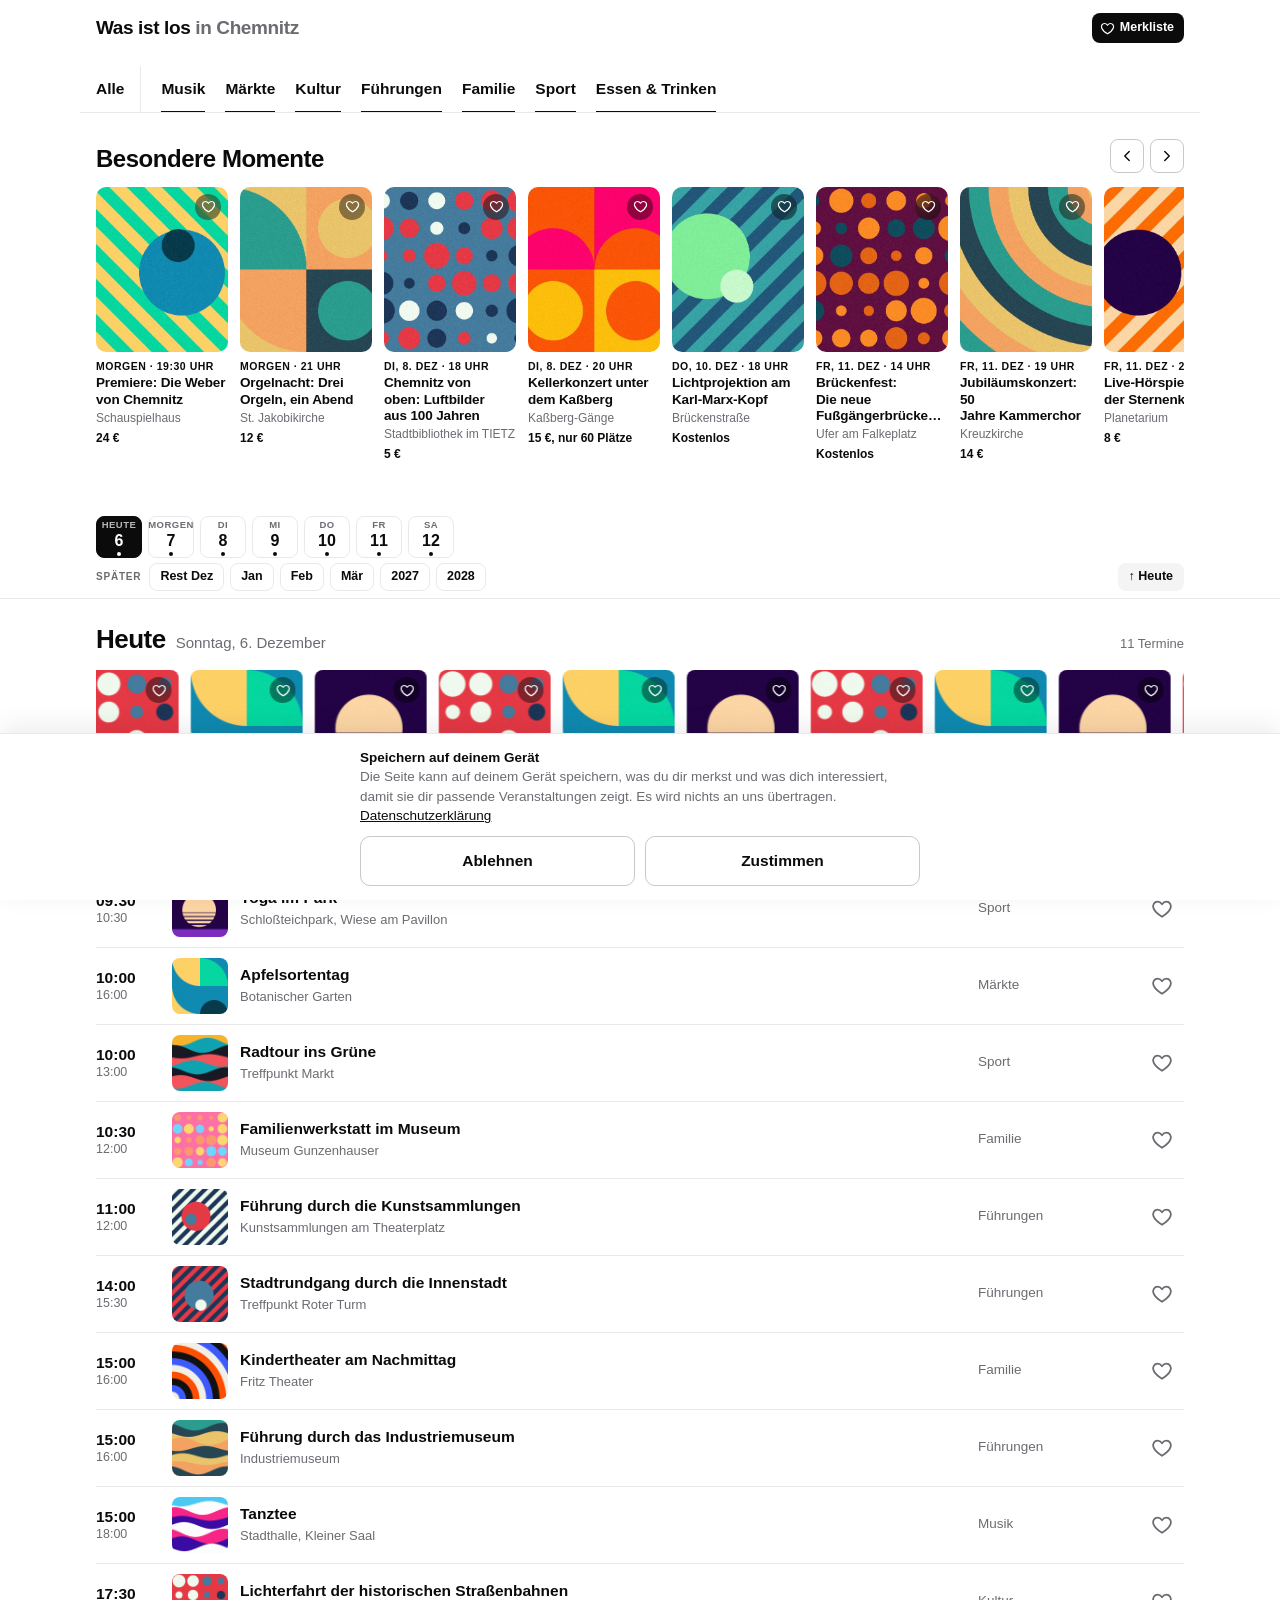
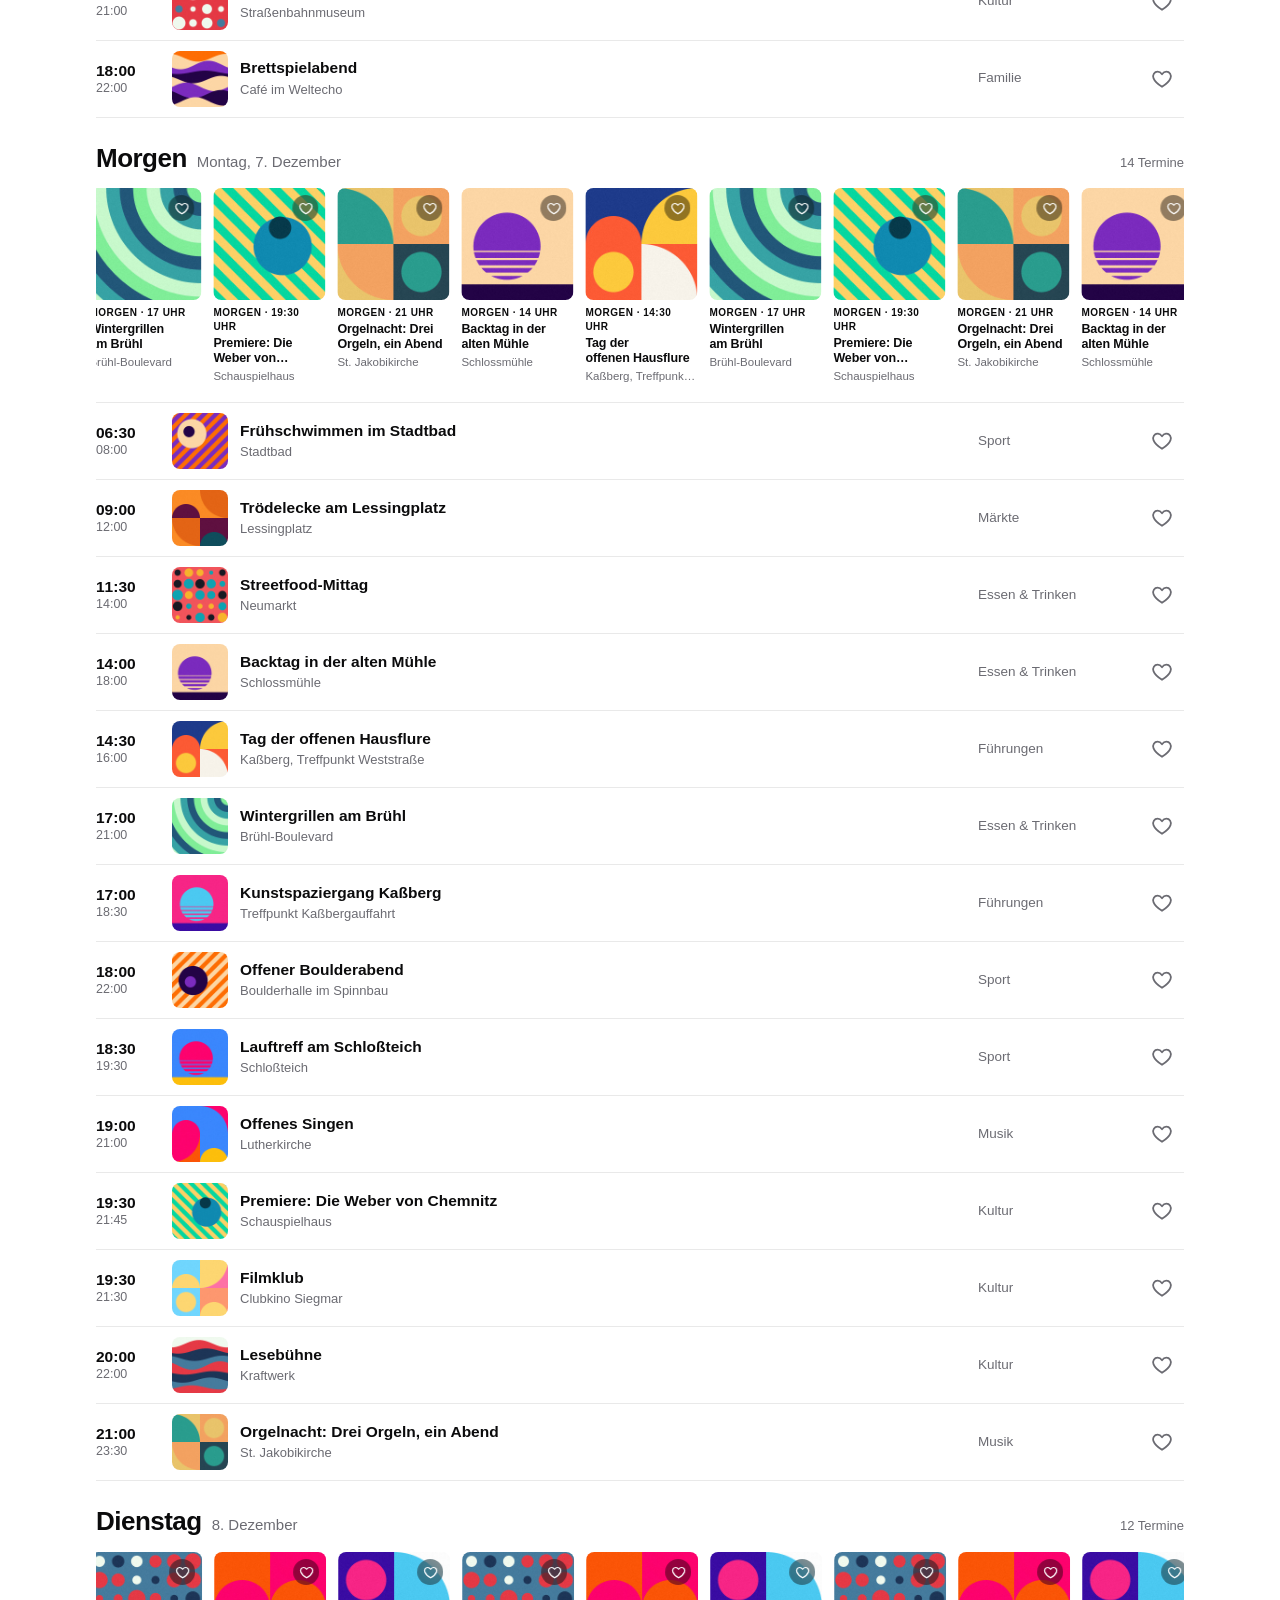
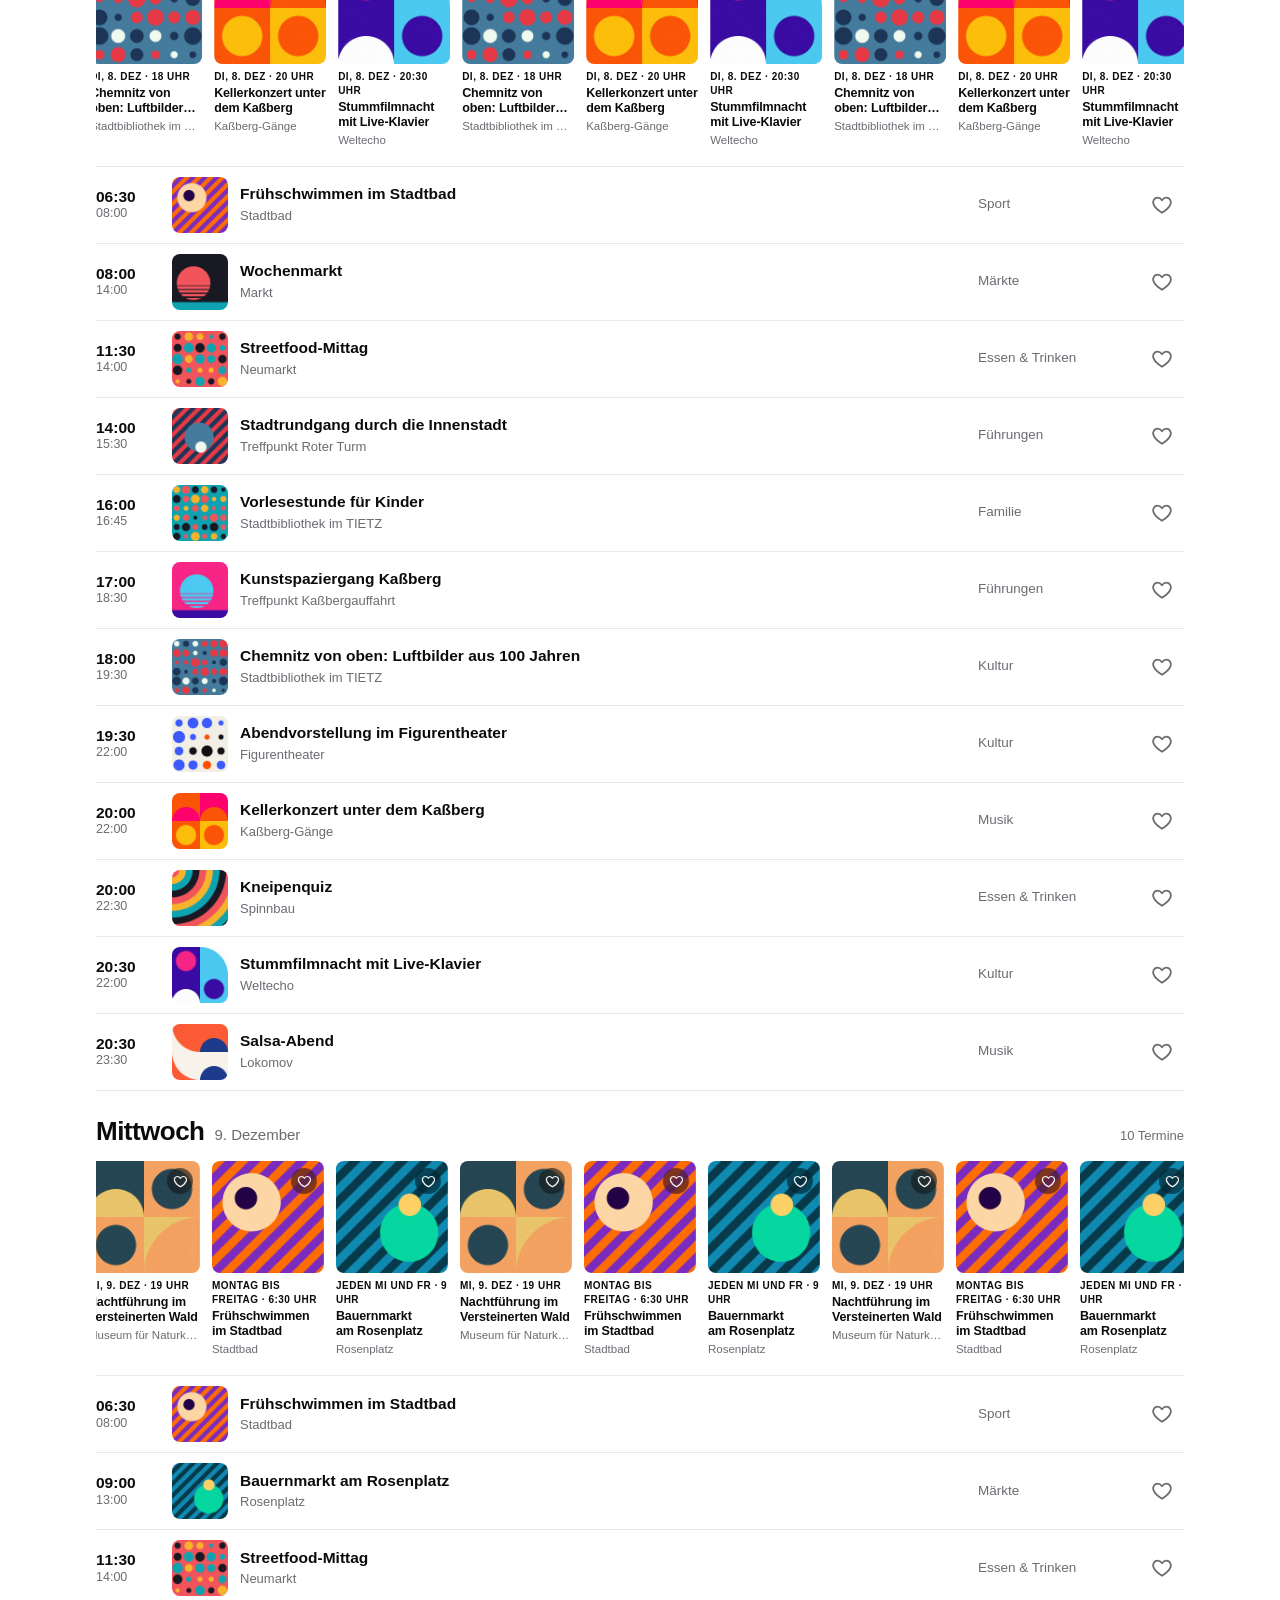
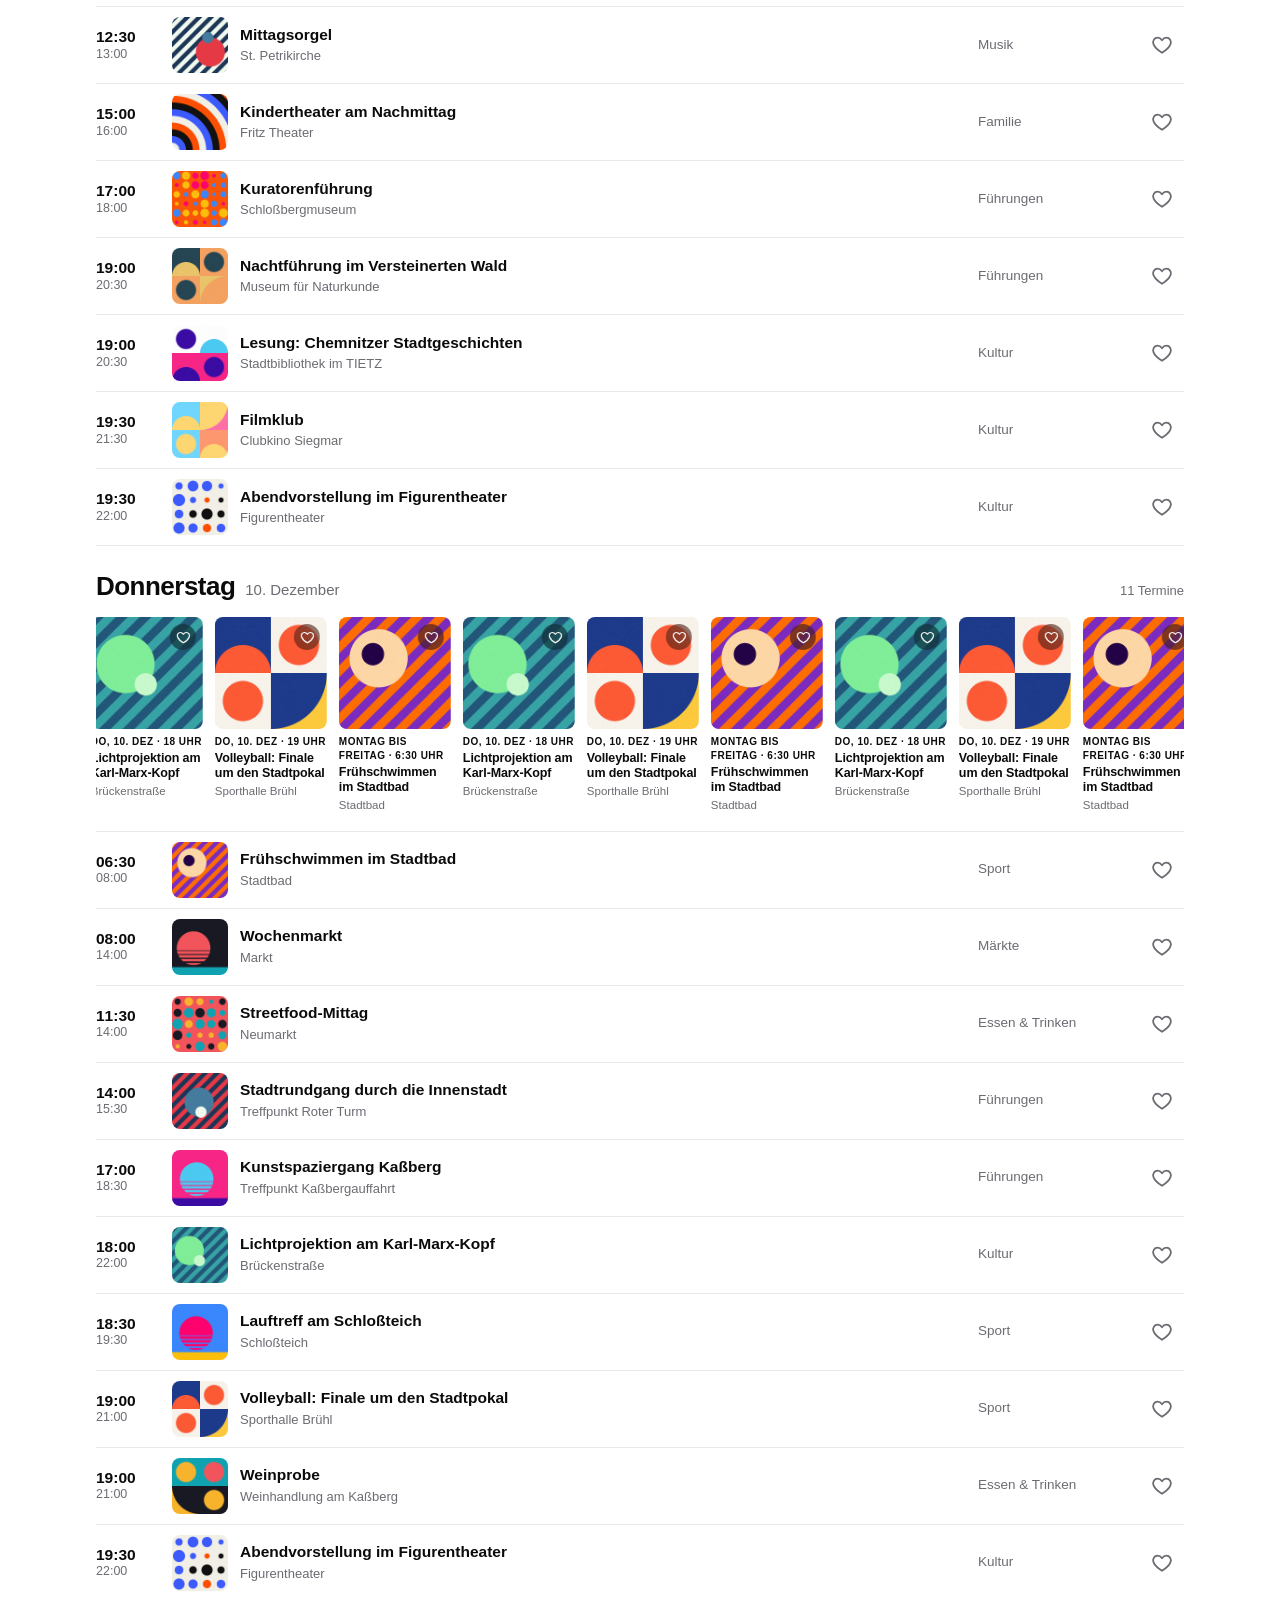
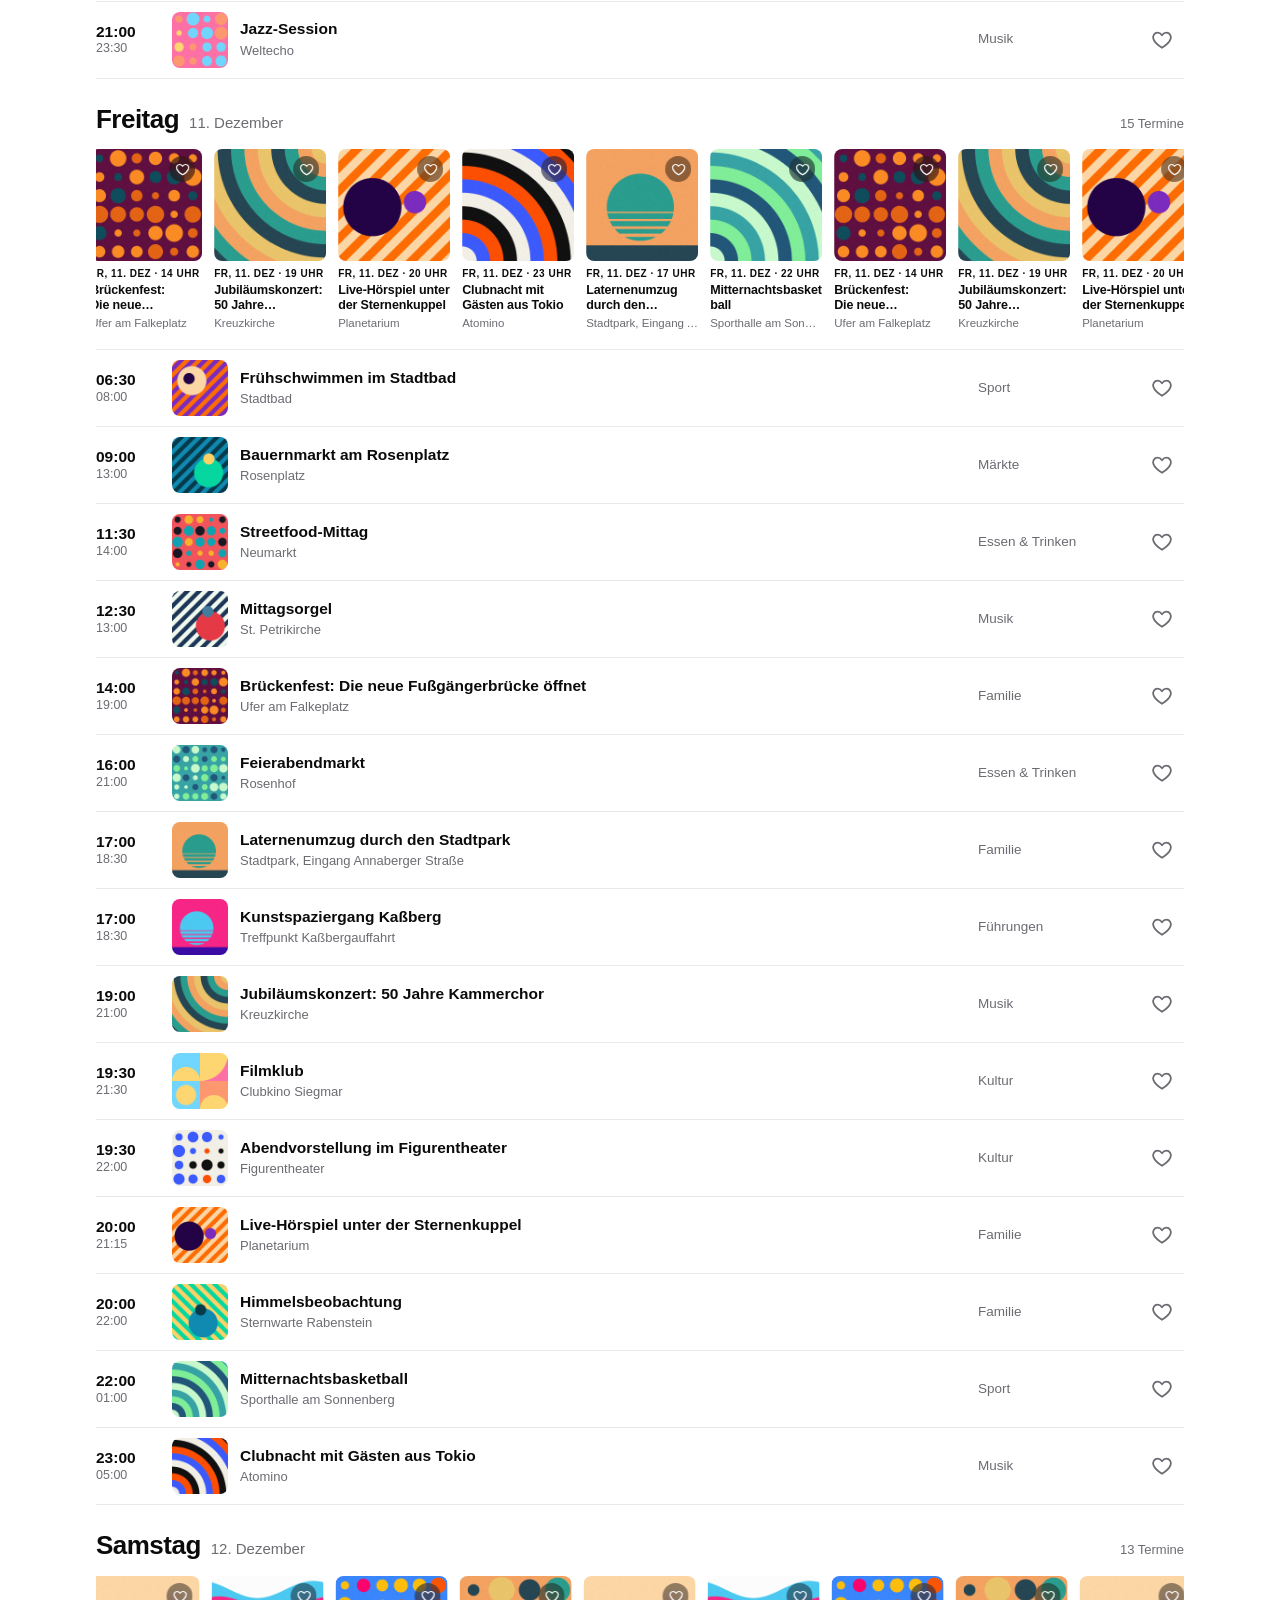
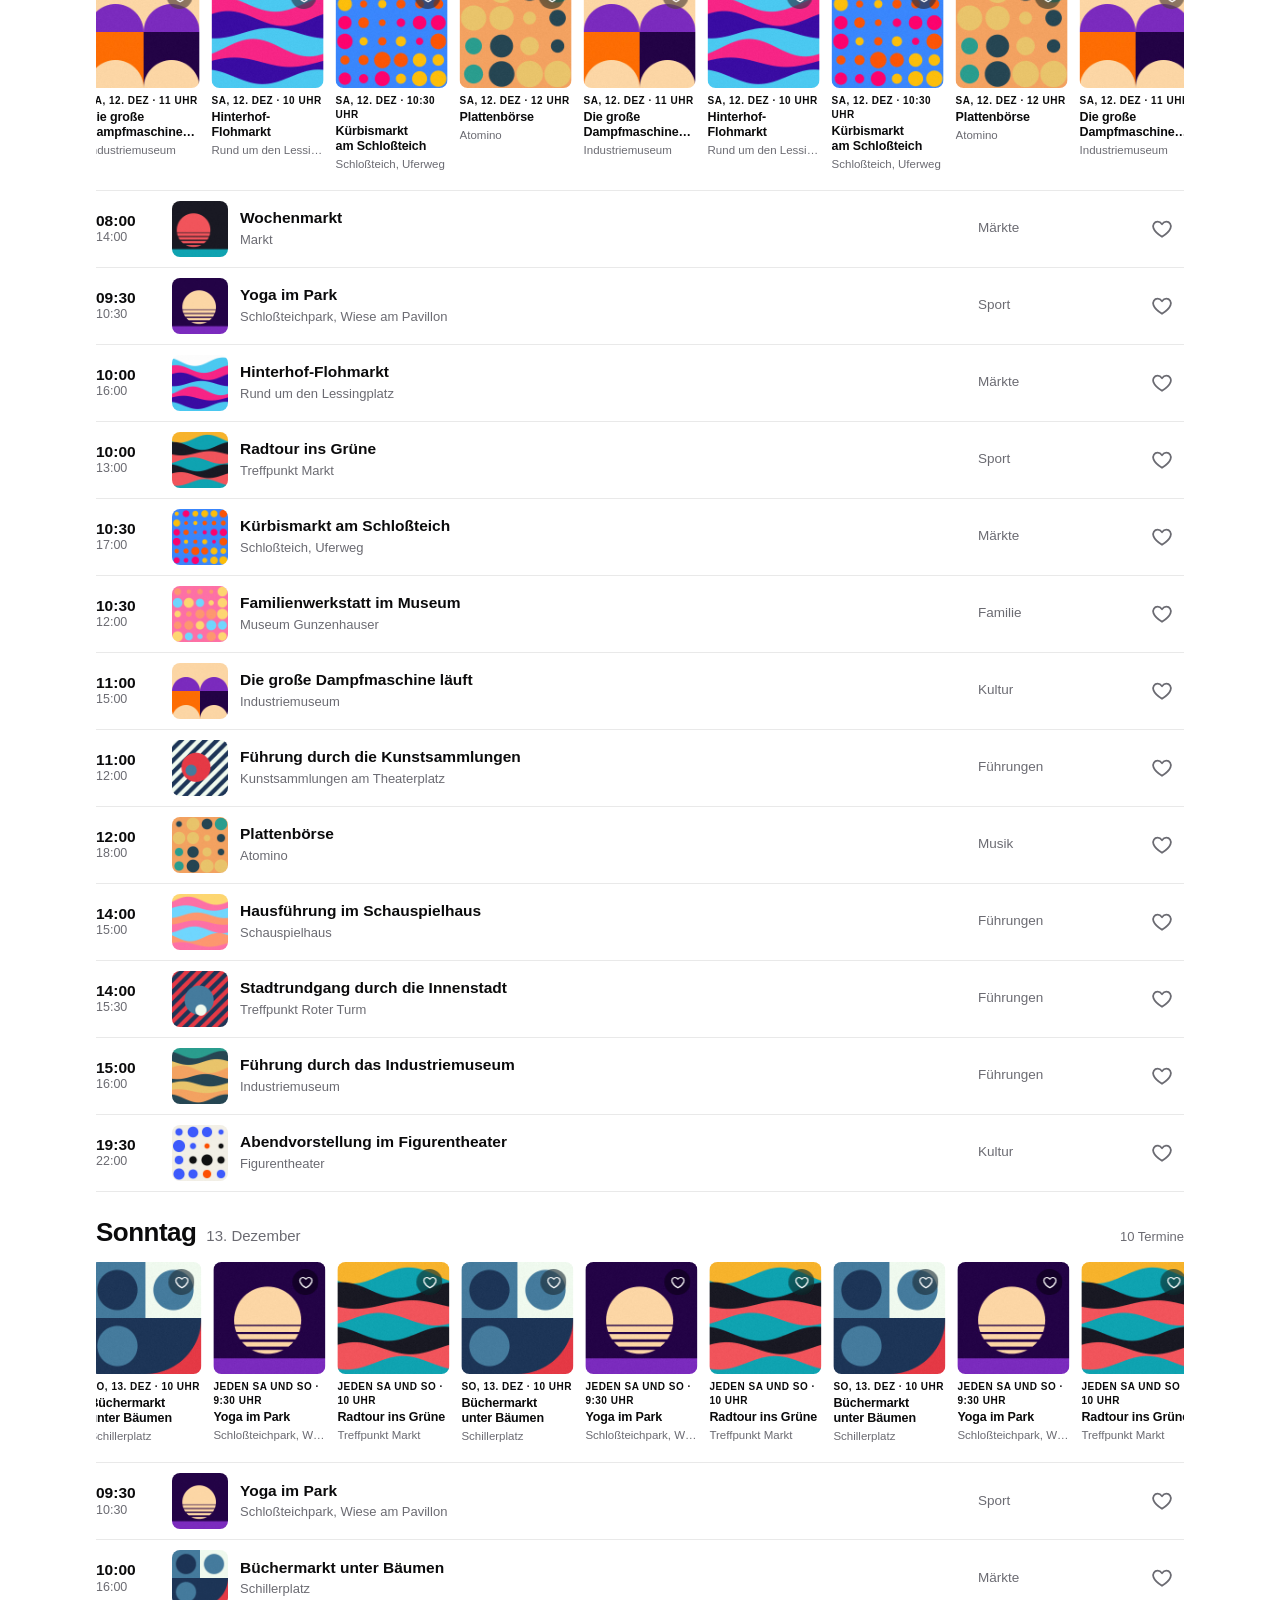
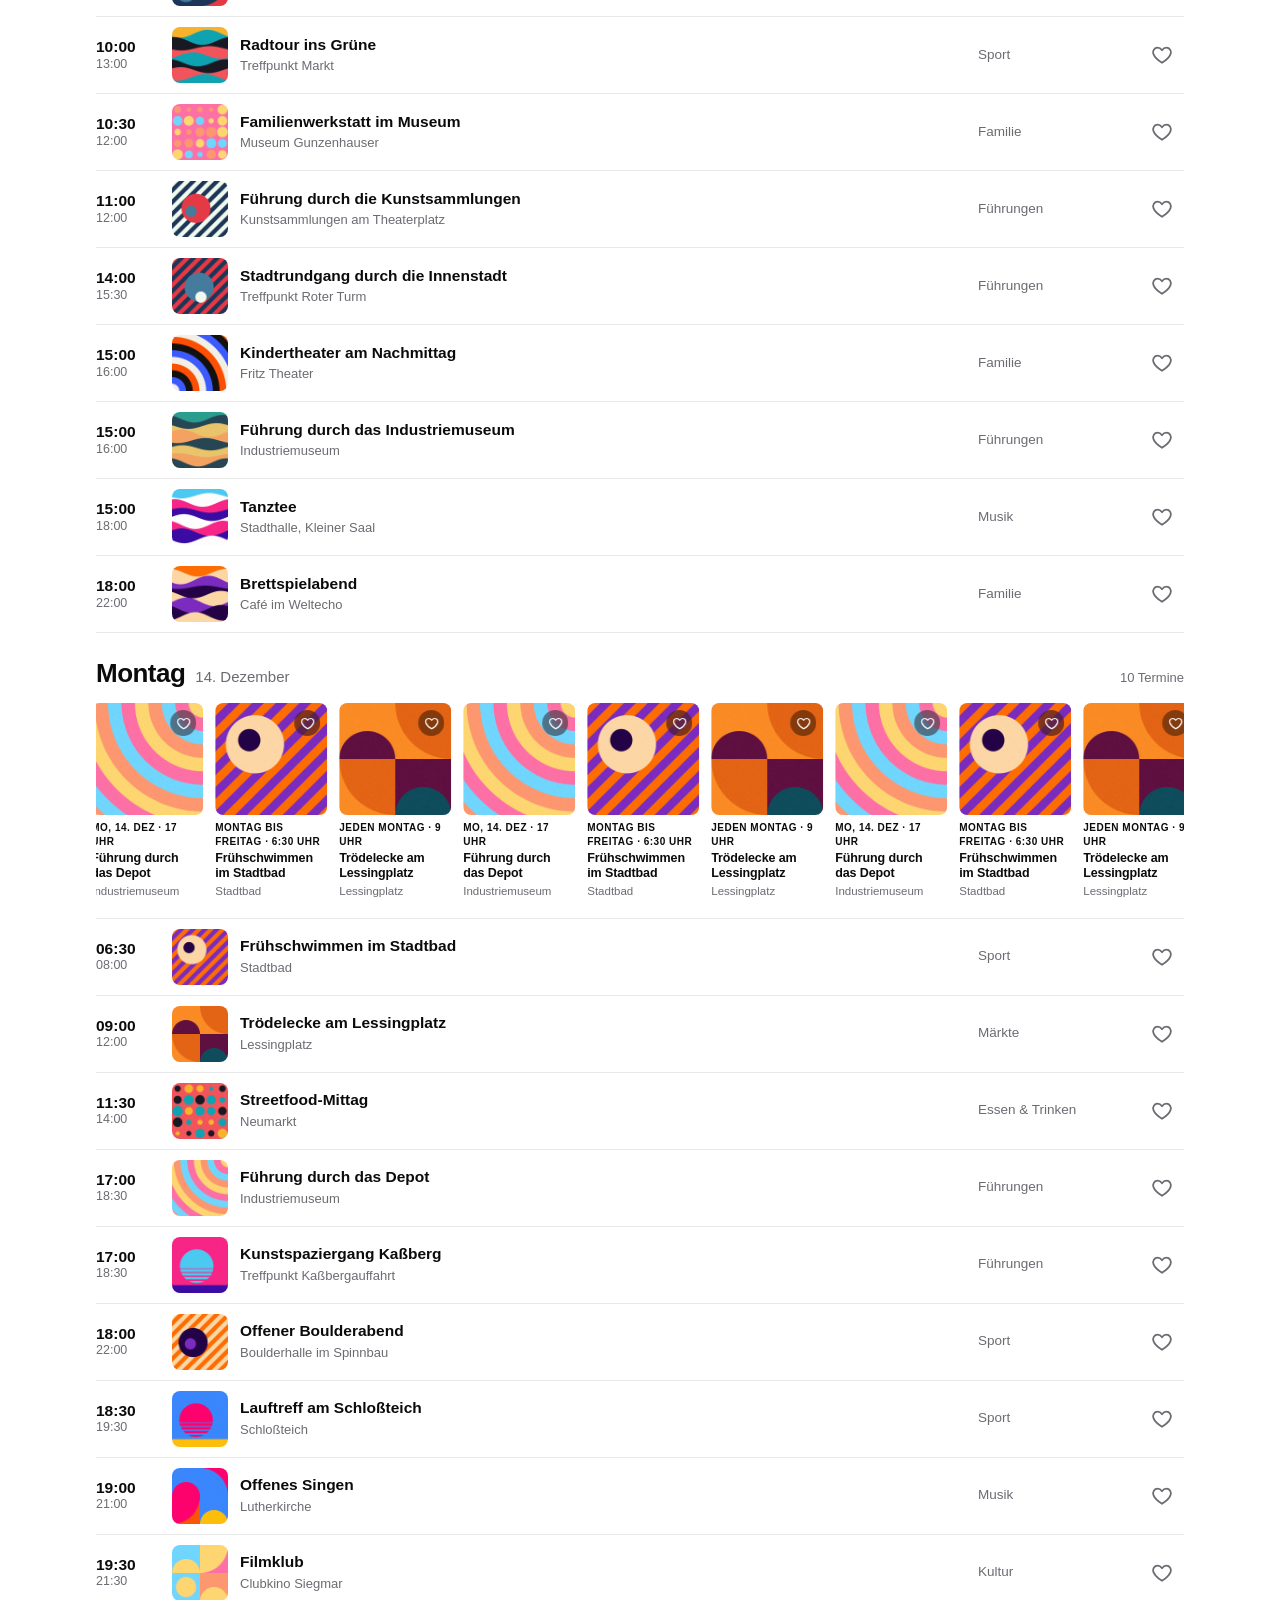
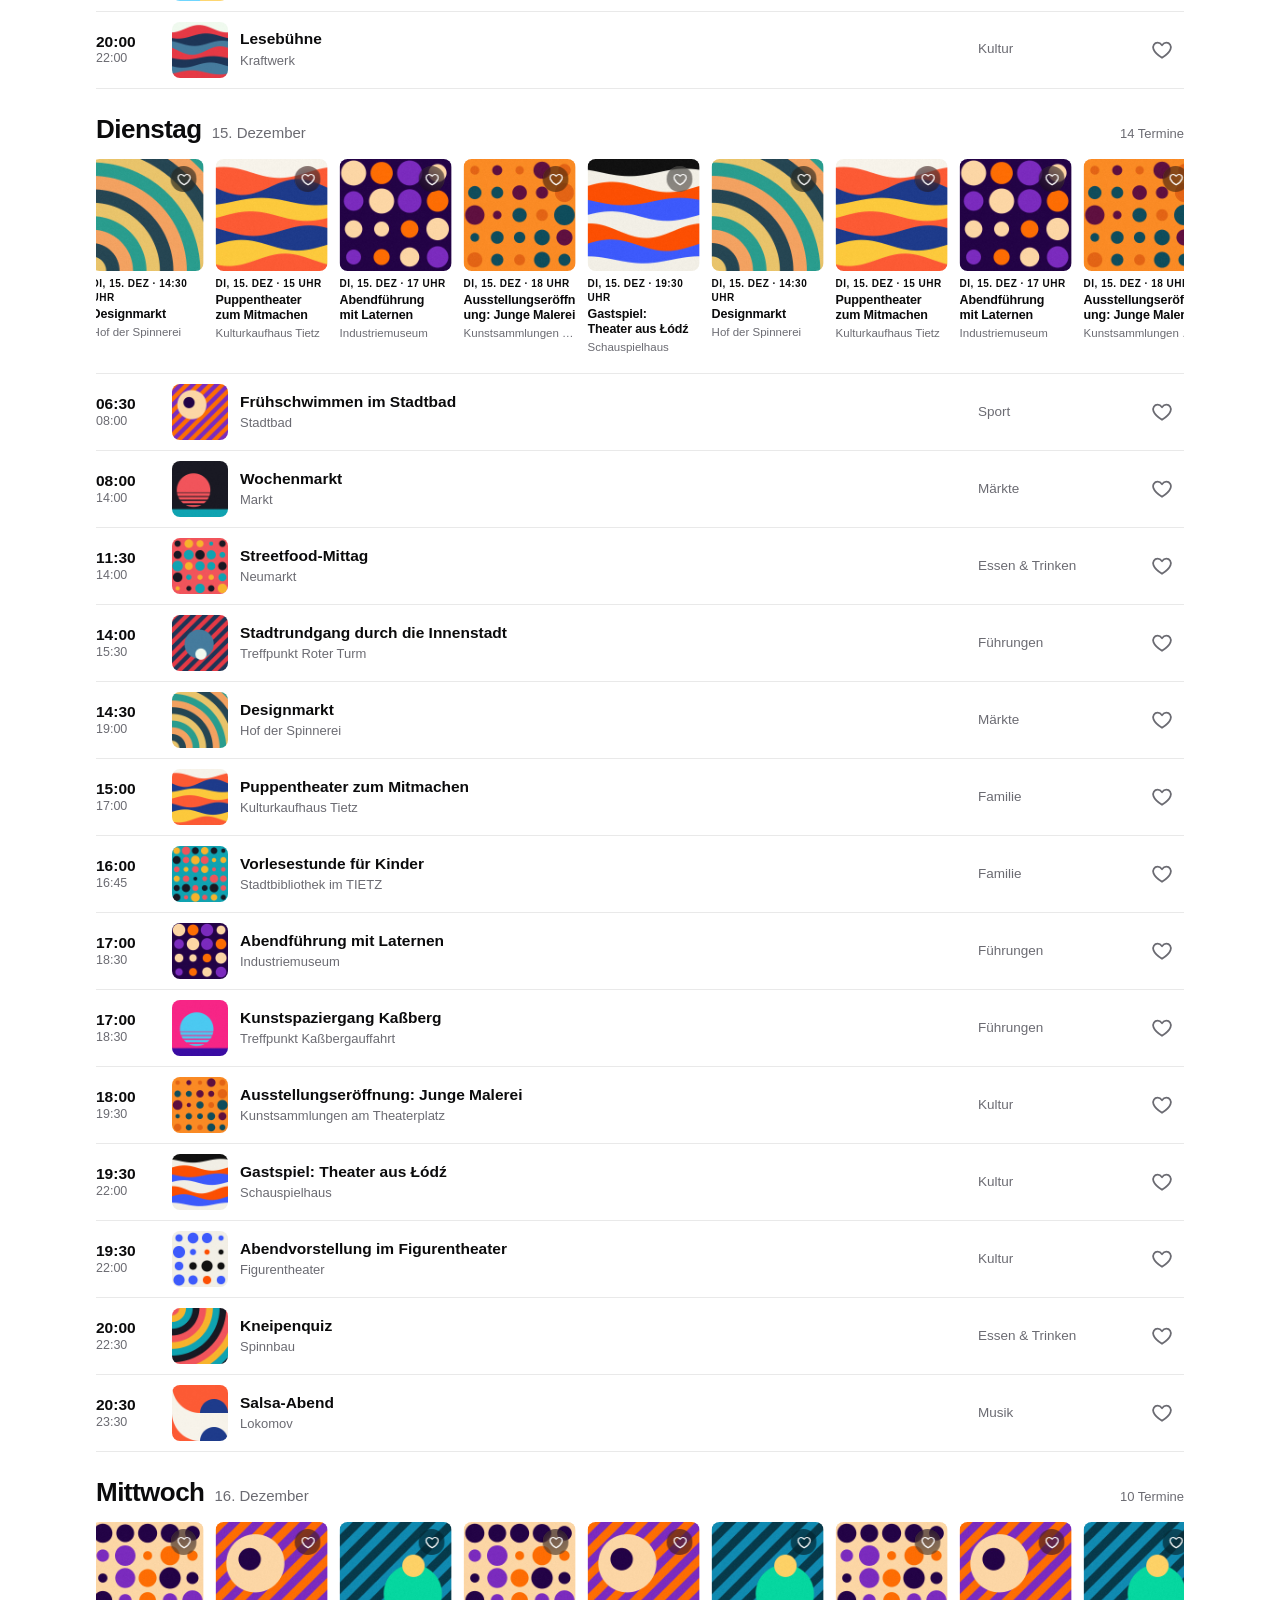
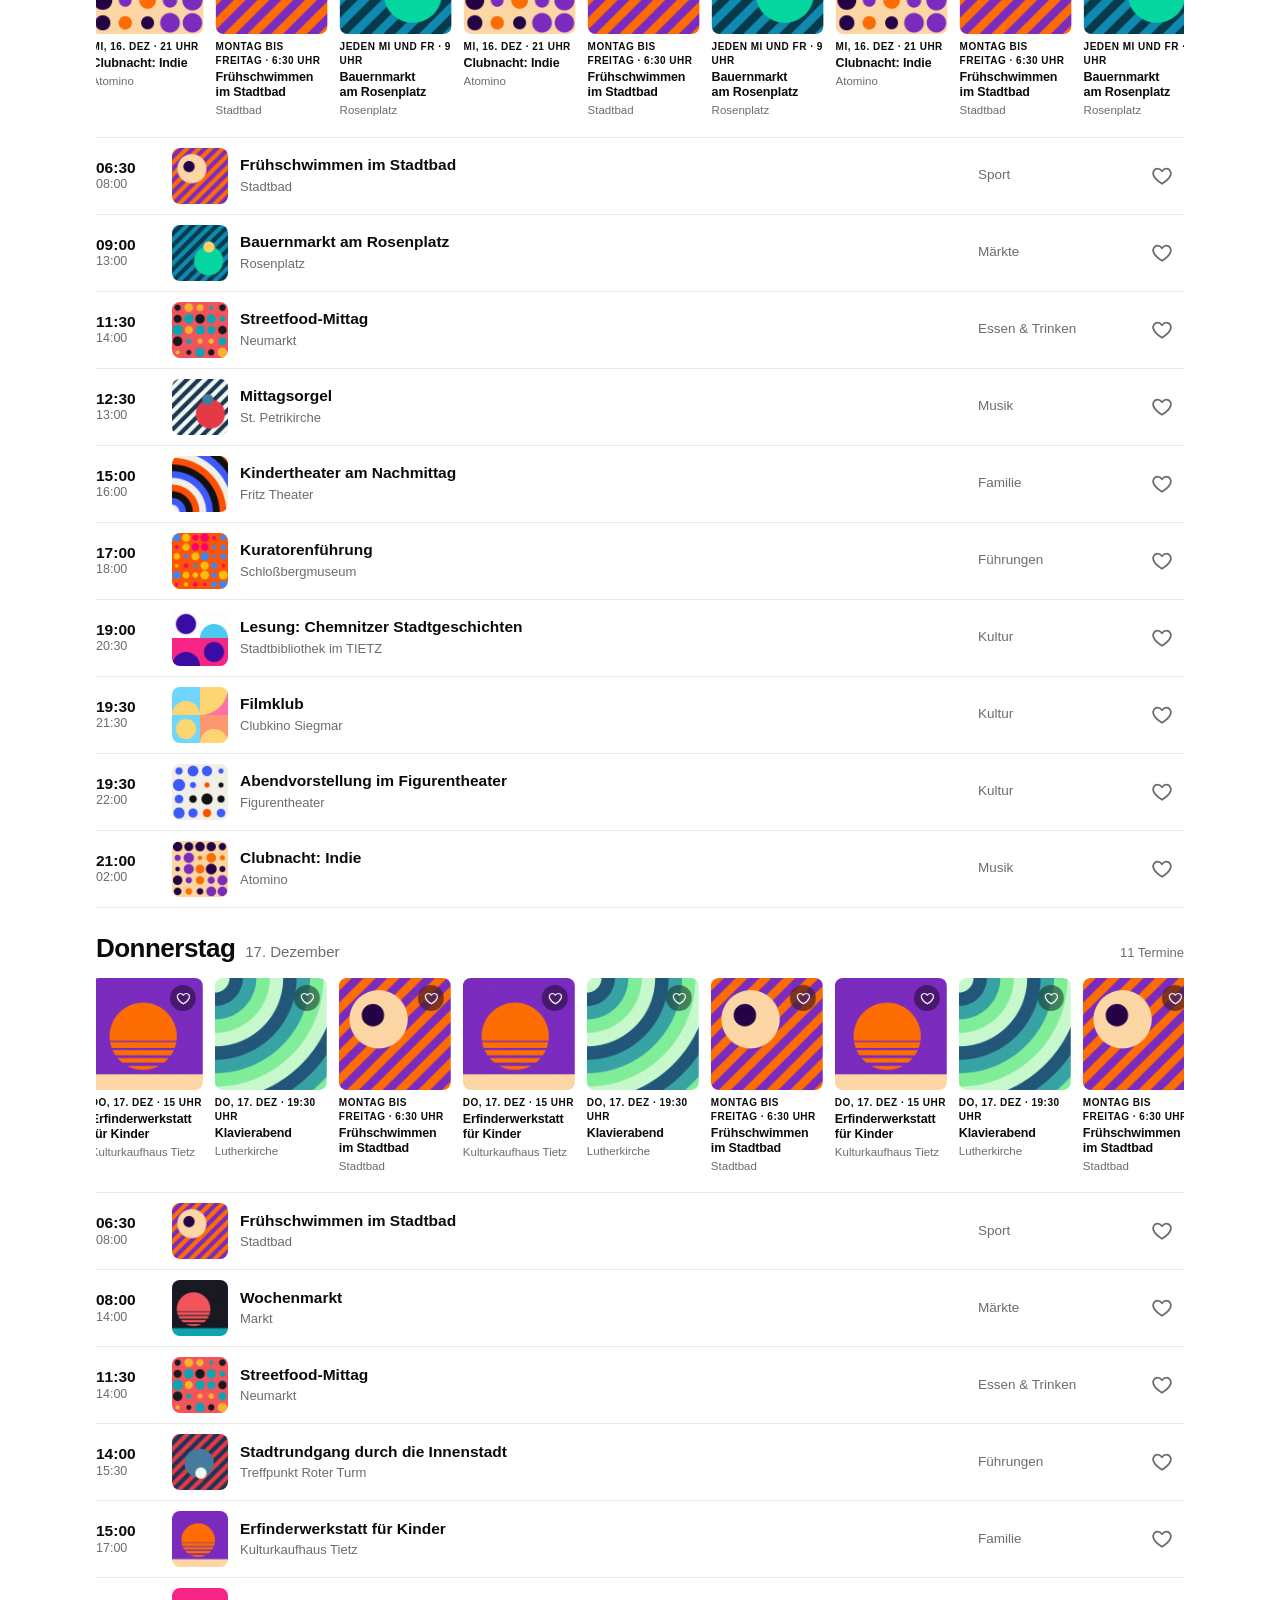
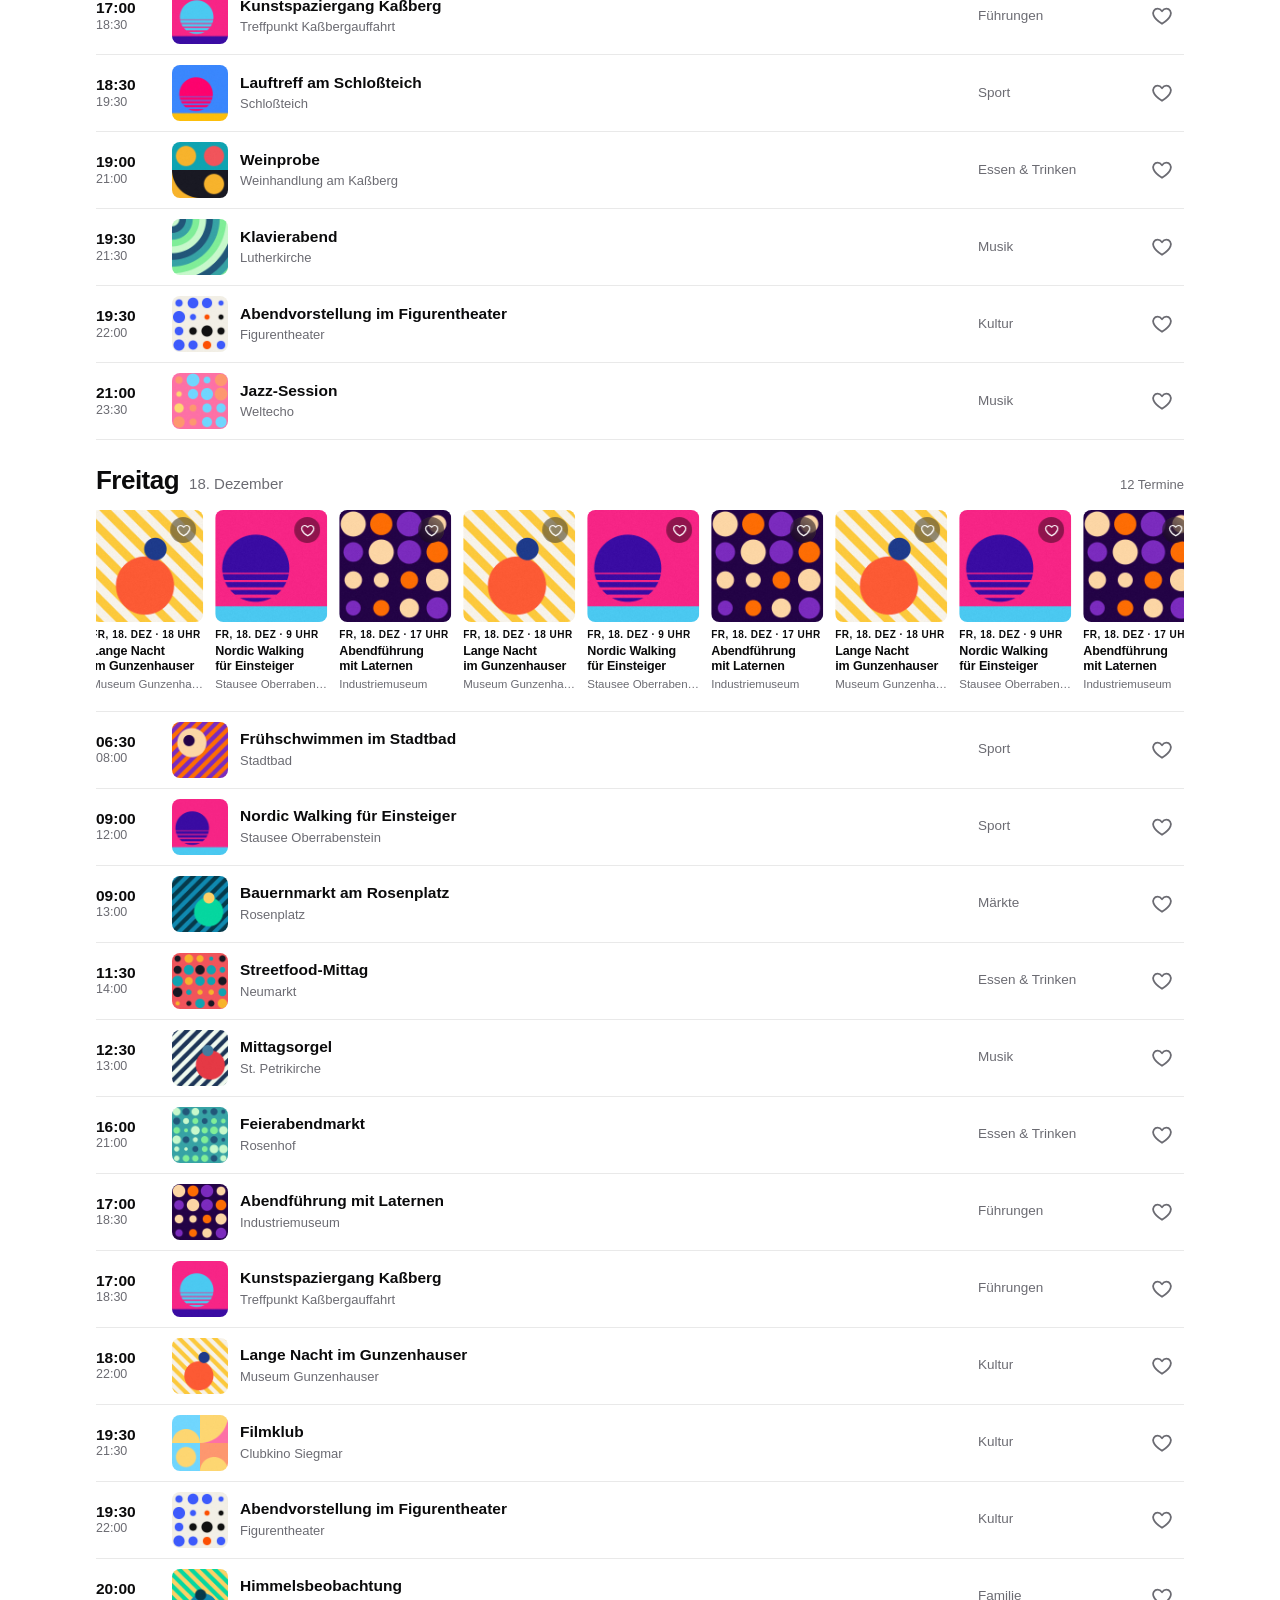
==== commit c4ff57e1: "Entwurf 4: zwei Jahre voraus, zweistufige Tagesleiste, 200 Termine mit Nachladen, lange Titel gekürz" ====
--- a/entwuerfe/entwurf-4-kombiniert.html
+++ b/entwuerfe/entwurf-4-kombiniert.html
@@ -27,7 +27,7 @@
   --font: -apple-system, BlinkMacSystemFont, "SF Pro Text", "Helvetica Neue", "Segoe UI", Roboto, Arial, sans-serif;
   --font-display: -apple-system, BlinkMacSystemFont, "SF Pro Display", "Helvetica Neue", "Segoe UI", Roboto, Arial, sans-serif;
   --bar-h: 56px;
-  --days-h: 62px;
+  --days-h: 52px;
 }
 @media (prefers-color-scheme: dark) { :root:not([data-theme="light"]) {
   --bg: #000000; --surface: #161618; --fg: #F5F5F7; --fg2: #9C9CA3; --fg3: #5C5C63; --line: rgba(255,255,255,.09); --line-strong: rgba(255,255,255,.26); --heart: #FF4D5E; --glass: rgba(0,0,0,.72); --scrim: rgba(0,0,0,.66); color-scheme: dark;
@@ -99,8 +99,11 @@
 .card.lg .cv img:not([data-webp]) { animation: drift 9s ease-in-out infinite alternate paused; }
 .card.lg.live .cv img { animation-play-state: running; }
 @keyframes drift { to { transform: scale(1.14) translate(-3%, -2%); } }
-.card .c-date { margin-top: 7px; font-size: 10.5px; font-weight: 700; letter-spacing: .05em; text-transform: uppercase; color: var(--fg); font-variant-numeric: tabular-nums; }
-.card h3 { font-family: var(--font-display); font-size: 13.5px; line-height: 1.2; letter-spacing: -.01em; margin: 2px 0 0; text-wrap: balance; }
+.card .c-date { margin-top: 7px; font-size: 10.5px; font-weight: 700; letter-spacing: .05em; text-transform: uppercase; color: var(--fg); font-variant-numeric: tabular-nums; overflow-wrap: anywhere; }
+/* Lange Titel und Texte bleiben in der Karte und enden mit „…“ */
+.card h3 { font-family: var(--font-display); font-size: 13.5px; line-height: 1.2; letter-spacing: -.01em; margin: 2px 0 0; text-wrap: balance;
+  display: -webkit-box; -webkit-box-orient: vertical; -webkit-line-clamp: 3; overflow: hidden; overflow-wrap: anywhere; -webkit-hyphens: auto; hyphens: auto; }
+.card .c-place, .card .c-price, .row .su { white-space: nowrap; overflow: hidden; text-overflow: ellipsis; }
 .card .c-place { color: var(--fg2); font-size: 12px; margin-top: 2px; }
 .card .c-price { font-size: 12px; font-weight: 600; margin-top: 3px; }
 .card.md { width: min(60vw, 230px); }
@@ -111,8 +114,8 @@
 .card.sm { width: 112px; }
 .card.sm .cv { aspect-ratio: 1 / 1; border-radius: 8px; }
 .card.sm .c-date { margin-top: 6px; font-size: 10px; }
-.card.sm h3 { font-size: 12.5px; display: -webkit-box; -webkit-line-clamp: 2; -webkit-box-orient: vertical; overflow: hidden; }
-.card.sm .c-place { font-size: 11.5px; white-space: nowrap; overflow: hidden; text-overflow: ellipsis; }
+.card.sm h3 { font-size: 12.5px; -webkit-line-clamp: 2; }
+.card.sm .c-place { font-size: 11.5px; }
 
 /* Herz auf dem Cover */
 .heart { appearance: none; border: 0; background: none; width: 44px; height: 44px; display: grid; place-items: center; cursor: pointer; color: var(--fg2); flex: none; border-radius: 50%; -webkit-tap-highlight-color: transparent; }
@@ -128,16 +131,24 @@
 
 /* ---------- Tagesleiste ---------- */
 .days { position: sticky; top: calc(env(safe-area-inset-top, 0px) + var(--bar-h)); z-index: 15; background: var(--glass); backdrop-filter: saturate(180%) blur(20px); -webkit-backdrop-filter: saturate(180%) blur(20px); border-bottom: 1px solid var(--line); margin-top: 30px; }
-.days-strip { display: flex; gap: 6px; overflow-x: auto; scrollbar-width: none; padding-block: 6px; height: var(--days-h); align-items: center; }
-.days-strip::-webkit-scrollbar { display: none; }
-.dbtn { appearance: none; border: 1px solid var(--line); background: none; flex: none; width: 50px; height: 48px; border-radius: 8px; display: flex; flex-direction: column; align-items: center; justify-content: center; gap: 1px; cursor: pointer; color: var(--fg); }
+.days-strip, .later-strip { display: flex; gap: 6px; overflow-x: auto; scrollbar-width: none; align-items: center; }
+.days-strip { height: var(--days-h); }
+.days-strip::-webkit-scrollbar, .later-strip::-webkit-scrollbar { display: none; }
+.dbtn, .pbtn, .today-btn { appearance: none; border: 1px solid var(--line); background: none; flex: none; border-radius: 8px; cursor: pointer; color: var(--fg); }
+.dbtn { width: 46px; height: 42px; display: flex; flex-direction: column; align-items: center; justify-content: center; gap: 1px; }
+.later { display: flex; align-items: center; gap: 8px; padding-bottom: 7px; }
+.later > span { font-size: 10px; font-weight: 700; letter-spacing: .08em; text-transform: uppercase; color: var(--fg2); flex: none; }
+.later-strip { flex: 1; min-width: 0; }
+.pbtn, .today-btn { height: 28px; padding: 0 10px; font-size: 12.5px; font-weight: 600; white-space: nowrap; }
+.today-btn { background: var(--surface); border-color: transparent; }
 .dbtn small { font-size: 9.5px; font-weight: 700; letter-spacing: .05em; text-transform: uppercase; color: var(--fg2); }
 .dbtn b { font-size: 16px; line-height: 1.05; font-variant-numeric: tabular-nums; font-weight: 700; }
 .dbtn .dot { width: 4px; height: 4px; border-radius: 50%; background: var(--fg); margin-top: 2px; }
-.dbtn[aria-current="true"] { background: var(--fg); border-color: var(--fg); color: var(--bg); }
+.dbtn[aria-current="true"], .pbtn[aria-current="true"] { background: var(--fg); border-color: var(--fg); color: var(--bg); }
 .dbtn[aria-current="true"] small { color: var(--bg); opacity: .7; }
 .dbtn[aria-current="true"] .dot { background: var(--bg); }
-.dbtn:disabled { opacity: .35; cursor: default; }
+.dbtn:disabled, .pbtn:disabled { opacity: .35; cursor: default; }
+.more { display: flex; justify-content: center; padding-top: 20px; }
 
 /* ---------- Tagesliste ---------- */
 .day { padding-top: 22px; }
@@ -153,7 +164,7 @@
 .row .time small { display: block; font-weight: 500; font-size: 12.5px; color: var(--fg2); }
 .row .thumb { width: 52px; height: 52px; border-radius: 8px; object-fit: cover; background: var(--surface); }
 .row .main { min-width: 0; }
-.row .ti { font-weight: 650; font-size: 15.5px; line-height: 1.25; overflow-wrap: anywhere; }
+.row .ti { font-weight: 650; font-size: 15.5px; line-height: 1.25; display: -webkit-box; -webkit-box-orient: vertical; -webkit-line-clamp: 2; overflow: hidden; overflow-wrap: anywhere; -webkit-hyphens: auto; hyphens: auto; }
 .row .su { margin-top: 3px; font-size: 13px; color: var(--fg2); }
 .row .cat { display: none; }
 @media (min-width: 760px) {
@@ -242,8 +253,11 @@
   </section>
 
   <!-- 2. Tagesleiste -->
-  <nav class="days" aria-label="Zu einem Tag springen">
-    <div class="wrap"><div class="days-strip" id="days"></div></div>
+  <nav class="days" aria-label="Zu einem Zeitraum springen">
+    <div class="wrap">
+      <div class="days-strip" id="days"></div>
+      <div class="later"><span>Später</span><div class="later-strip" id="later"></div><button class="today-btn" id="todayBtn">↑ Heute</button></div>
+    </div>
   </nav>
 
   <!-- 3. Tagesliste -->
@@ -290,7 +304,6 @@
   // Reihenfolge: Video, sonst animiertes Bild, sonst normales Bild mit sanftem Zoom.
   // Beispiel: a03: { video: 'medien/orgelnacht.mp4', webp: 'medien/orgelnacht.webp' }
   const MEDIA = {};
-  const LIST_DAYS = 7; // Tagesleiste: heute + 6 Tage
 
   // Besondere Termine: [id, Tage ab heute, Beginn, Ende, Kategorie, Merkmal, Rhythmus-Text, Titel, Ort, Stadtteil, Preis, Beschreibung]
   const SPECIAL = [
@@ -316,7 +329,39 @@
     ['a20', 5, '17:00', '18:30', 'familie', 'jaehrlich', 'Einmal im Jahr', 'Laternenumzug durch den Stadtpark', 'Stadtpark, Eingang Annaberger Straße', 'Bernsdorf', 'Kostenlos', 'Mit Blaskapelle und Laternen vom Stadtpark bis zur Wiese am Teich. Danach Stockbrot am Feuer.'],
     ['a21', 5, '19:00', '21:00', 'musik', 'einmalig', 'Einmaliges Jubiläum', 'Jubiläumskonzert: 50 Jahre Kammerchor', 'Kreuzkirche', 'Kaßberg', '14 €', 'Der Kammerchor feiert mit ehemaligen Mitgliedern aus fünf Jahrzehnten und singt Stücke aus jeder Zeit.'],
     ['a22', 5, '22:00', '01:00', 'sport', 'jaehrlich', 'Einmal im Jahr', 'Mitternachtsbasketball', 'Sporthalle am Sonnenberg', 'Sonnenberg', 'Kostenlos', 'Offenes Turnier für Teams ab 16 Jahren. Musik vom DJ, Anmeldung vor Ort.'],
-    ['a23', 6, '10:30', '17:00', 'markt', 'jaehrlich', 'Einmal im Jahr', 'Kürbismarkt am Schloßteich', 'Schloßteich, Uferweg', 'Schloßchemnitz', 'Eintritt frei', 'Über 60 Kürbissorten, Kürbissuppe aus dem Kessel und Schnitzen für Kinder.']
+    ['a23', 6, '10:30', '17:00', 'markt', 'jaehrlich', 'Einmal im Jahr', 'Kürbismarkt am Schloßteich', 'Schloßteich, Uferweg', 'Schloßchemnitz', 'Eintritt frei', 'Über 60 Kürbissorten, Kürbissuppe aus dem Kessel und Schnitzen für Kinder.'],
+    // weiter in der Zukunft: sehr seltene Höhepunkte, damit „Besondere Momente“ auch weit voraus etwas zeigt
+    ['b01', 12, '18:00', '22:00', 'kultur', 'einmalig', 'Einmalige Veranstaltung', 'Lange Nacht im Gunzenhauser', 'Museum Gunzenhauser', 'Zentrum', '8 €', 'Zur Wiedereröffnung nach dem Umbau: Führungen, Musik und Zeichnen in allen Etagen bis spät in die Nacht.'],
+    ['b02', 26, '19:30', '22:00', 'musik', 'einmalig', 'Einmaliges Konzert', 'Konzert im alten Wasserturm', 'Wasserturm', 'Kaßberg', '18 €, nur 40 Plätze', 'Ein Bläserensemble nutzt den Nachhall des leeren Wasserturms für ein eigens komponiertes Programm.'],
+    ['b03', 41, '10:00', '17:00', 'fuehrung', 'einmalig', 'Einmalig geöffnet', 'Tag des Schaudepots', 'Depot der Kunstsammlungen', 'Altchemnitz', 'Kostenlos, Zeitfenster buchen', 'Das sonst verschlossene Depot öffnet für einen Tag. Restauratorinnen erklären ihre Arbeit.'],
+    ['b04', 68, '17:00', '20:00', 'musik', 'selten', 'Alle 4 Jahre', 'Chorfest der Partnerstädte', 'Stadthalle', 'Zentrum', '10 €', 'Chöre aus acht Partnerstädten singen einzeln und am Ende gemeinsam ein eigens geschriebenes Stück.'],
+    ['b05', 103, '19:00', '21:30', 'kultur', 'einmalig', 'Uraufführung', 'Uraufführung: Kammeroper „Spinnerei“', 'Opernhaus, Probebühne', 'Zentrum', '22 €', 'Eine neue Kammeroper über die Textilarbeiterinnen der Stadt, komponiert für sechs Stimmen und Ensemble.'],
+    ['b06', 151, '11:00', '18:00', 'familie', 'selten', 'Alle 5 Jahre', 'Großes Modellbahn-Treffen', 'Messe Chemnitz', 'Altendorf', '9 €, Kinder 4 €', 'Über 40 Anlagen aus ganz Europa, darunter eine Nachbildung der Chemnitzer Innenstadt von 1930.'],
+    ['b07', 222, '20:00', '23:00', 'musik', 'einmalig', 'Einmaliges Konzert', 'Open-Air auf dem Dach der Markthalle', 'Markthalle', 'Zentrum', '25 €', 'Ein Abend mit Blick über die Stadt: Streichorchester und Elektronik, nur 300 Plätze.'],
+    ['b08', 318, '10:00', '18:00', 'kultur', 'selten', 'Alle 10 Jahre', 'Tag der offenen Stollen', 'Stollensystem am Schloßberg', 'Schloßchemnitz', 'Kostenlos', 'Die historischen Gänge unter dem Schloßberg sind nur alle zehn Jahre für die Öffentlichkeit zugänglich.'],
+    ['b09', 455, '14:00', '22:00', 'familie', 'einmalig', 'Einmaliges Jubiläum', 'Stadtfest: 25 Jahre Brückenstraße', 'Brückenstraße', 'Zentrum', 'Kostenlos', 'Ein Tag mit Bühnen, Ständen und Lichtern entlang der ganzen Straße.'],
+    ['b10', 640, '18:30', '21:00', 'sport', 'selten', 'Alle 4 Jahre', 'Sternlauf der Partnerstädte', 'Start an fünf Stadtteilplätzen', 'Ganz Chemnitz', 'Kostenlos', 'Läufer aus allen Stadtteilen treffen sich am Markt, begleitet von Trommelgruppen.']
+  ];
+
+  // Vorlagen für weitere erfundene Termine an allen späteren Tagen (je Tag 1–5 davon, siehe unten):
+  // [Kürzel, Kategorie, Beginn, Ende, Ort, Stadtteil, Preis, Beschreibung, Titel-Varianten]
+  const FILL = [
+    ['f01', 'musik', '20:00', '22:00', 'Weltecho', 'Zentrum', '12 €', 'Ein Abend mit Band aus der Region, Einlass ab 19 Uhr.', ['Konzert: Trio Kaßberg', 'Konzert: Die Spinnerinnen', 'Konzert: Sonnenberg Sound']],
+    ['f02', 'musik', '19:30', '21:30', 'Lutherkirche', 'Lutherviertel', '10 €', 'Kammermusik in der Akustik der Lutherkirche.', ['Streichquartett am Abend', 'Klavierabend', 'Gitarrenduo im Kirchenschiff']],
+    ['f03', 'musik', '21:00', '02:00', 'Atomino', 'Zentrum', '8 €', 'Clubnacht mit wechselnden DJs.', ['Clubnacht: Elektro', 'Clubnacht: Indie', 'Clubnacht: 90er']],
+    ['f04', 'markt', '10:00', '16:00', 'Schillerplatz', 'Zentrum', 'Eintritt frei', 'Händlerinnen und Händler aus der Region.', ['Kunsthandwerkermarkt', 'Pflanzentauschbörse', 'Büchermarkt unter Bäumen']],
+    ['f05', 'markt', '14:30', '19:00', 'Hof der Spinnerei', 'Altchemnitz', 'Eintritt frei', 'Kleiner Markt mit Musik und Getränken.', ['Designmarkt', 'Vintage-Markt', 'Nachtflohmarkt']],
+    ['f06', 'kultur', '19:30', '22:00', 'Schauspielhaus', 'Kaßberg', '18 €', 'Eine Vorstellung aus dem aktuellen Spielplan.', ['Gastspiel: Theater aus Łódź', 'Gastspiel: Tanzkompanie aus Mulhouse', 'Gastspiel: Figurentheater aus Ústí']],
+    ['f07', 'kultur', '18:00', '19:30', 'Kunstsammlungen am Theaterplatz', 'Zentrum', 'Kostenlos', 'Eröffnung mit kurzer Einführung durch die Kuratorin.', ['Ausstellungseröffnung: Grafik aus Sachsen', 'Ausstellungseröffnung: Fotografie der 80er', 'Ausstellungseröffnung: Junge Malerei']],
+    ['f08', 'kultur', '20:00', '21:30', 'Kraftwerk', 'Kaßberg', '7 €', 'Lesung mit anschließendem Gespräch.', ['Lesung: Neue Stimmen aus Sachsen', 'Lesung: Krimiabend', 'Poetry Slam der Region']],
+    ['f09', 'fuehrung', '14:30', '16:00', 'Treffpunkt Roter Turm', 'Zentrum', '9 €', 'Themenführung mit einer Stadtführerin.', ['Führung: Chemnitz im Mittelalter', 'Führung: Architektur der Moderne', 'Führung: Brunnen und Plätze']],
+    ['f10', 'fuehrung', '17:00', '18:30', 'Industriemuseum', 'Altchemnitz', '6 €', 'Blick hinter die Kulissen mit Fachleuten des Hauses.', ['Werkstattführung', 'Führung durch das Depot', 'Abendführung mit Laternen']],
+    ['f11', 'familie', '10:00', '12:00', 'Tierpark', 'Rabenstein', 'Tierpark-Eintritt', 'Ein Mitmachvormittag für Familien.', ['Tierpark-Rallye', 'Fütterung zum Zuschauen', 'Kinderführung bei den Wildkatzen']],
+    ['f12', 'familie', '15:00', '17:00', 'Kulturkaufhaus Tietz', 'Zentrum', '4 €', 'Basteln, Spielen und Entdecken für Kinder ab 5.', ['Erfinderwerkstatt für Kinder', 'Puppentheater zum Mitmachen', 'Kinderkino am Nachmittag']],
+    ['f13', 'sport', '18:00', '20:00', 'Sportforum', 'Bernsdorf', '6 €', 'Spiel der Regionalliga.', ['Handball: Heimspiel', 'Volleyball: Heimspiel', 'Hockey: Heimspiel']],
+    ['f14', 'sport', '09:00', '12:00', 'Stausee Oberrabenstein', 'Rabenstein', 'Kostenlos', 'Offenes Angebot, keine Anmeldung nötig.', ['Lauf um den Stausee', 'Nordic Walking für Einsteiger', 'Radtour für Familien']],
+    ['f15', 'essen', '18:00', '22:00', 'Markthalle', 'Zentrum', '15 €', 'Probieren und Kennenlernen an mehreren Ständen.', ['Käseabend', 'Craft-Bier-Probe', 'Abend der sächsischen Küche']],
+    ['f16', 'essen', '11:30', '15:00', 'Rosenhof', 'Zentrum', 'Eintritt frei', 'Speisen aus aller Welt zum Mitnehmen.', ['Streetfood-Festival', 'Suppenfest', 'Kuchenbasar']]
   ];
 
   // Regelmäßige Reihen: an welchen Wochentagen (0 = Sonntag) sie stattfinden
@@ -357,15 +402,28 @@
 
   const TODAY = new Date(); TODAY.setHours(0, 0, 0, 0);
   const dayDate = n => { const d = new Date(TODAY); d.setDate(d.getDate() + n); return d; };
+  const offset = d => Math.round((d - TODAY) / 864e5);   // Tage ab heute
+  const H = offset(new Date(TODAY.getFullYear() + 2, TODAY.getMonth(), TODAY.getDate()));   // höchstens zwei Jahre voraus
 
   const EVENTS = [];
   SPECIAL.forEach(a => EVENTS.push({ id: a[0], day: a[1], time: a[2], end: a[3], cat: a[4], rhythm: a[5], rhythmText: a[6], title: a[7], place: a[8], district: a[9], price: a[10], desc: a[11], url: LINK + a[0], cover: a[0], date: dayDate(a[1]), ...MEDIA[a[0]] }));
-  for (let n = 0; n < LIST_DAYS; n++) {
+  const pick = rng('beispieltage');   // zufällig, aber bei jedem Laden gleich
+  for (let n = 0; n < H; n++) {
     const d = dayDate(n);
+    if (n >= 7) {   // ab Tag 8: je Tag 1–5 weitere besondere Termine aus den Vorlagen
+      const taken = new Set();
+      for (let k = 1 + Math.floor(pick() * 5); k > 0; k--) {
+        const f = FILL[Math.floor(pick() * FILL.length)], v = Math.floor(pick() * 3);
+        if (taken.has(f[0])) continue;
+        taken.add(f[0]);
+        EVENTS.push({ id: `${f[0]}-${n}`, day: n, date: d, time: f[2], end: f[3], cat: f[1], rhythm: 'jaehrlich', rhythmText: 'Einmal im Jahr', title: f[8][v], place: f[4], district: f[5], price: f[6], desc: f[7], url: LINK + f[0], cover: `${f[0]}-${v}` });
+      }
+    }
     SERIES.forEach(s => {
       if (s.wd.includes(d.getDay())) EVENTS.push(Object.assign({}, s, { id: `${s.id}-${n}`, series: s.id, day: n, date: d, rhythm: 'regelmaessig', rhythmText: s.freq, url: LINK + s.id, cover: s.id }));
     });
   }
+  EVENTS.sort((a, b) => a.day - b.day || a.time.localeCompare(b.time));
   const byId = id => EVENTS.find(e => e.id === id);
   const catName = id => CATEGORIES.find(c => c.id === id).name;
 
@@ -397,9 +455,8 @@
   const topInterests = () => Object.entries(interest).filter(([, v]) => v >= 2).sort((a, b) => b[1] - a[1]).slice(0, 3).map(([id]) => catName(id));
 
   // Sortierung: Seltenheit zuerst, dann Interesse, dann Nähe
-  const score = e => WEIGHT[e.rhythm] + affinity(e.cat) * 70 - e.day * 4;
+  const score = e => WEIGHT[e.rhythm] + affinity(e.cat) * 70 - e.day / 4;
   const rank = list => list.slice().sort((a, b) => score(b) - score(a) || a.day - b.day || a.time.localeCompare(b.time));
-  const byTime = list => list.slice().sort((a, b) => a.time.localeCompare(b.time));
   const shown = e => active.has(e.cat);
 
   /* =========================================================
@@ -407,9 +464,10 @@
      ========================================================= */
   const WD = ['Sonntag', 'Montag', 'Dienstag', 'Mittwoch', 'Donnerstag', 'Freitag', 'Samstag'];
   const MO = ['Januar', 'Februar', 'März', 'April', 'Mai', 'Juni', 'Juli', 'August', 'September', 'Oktober', 'November', 'Dezember'];
-  const fmtLong = d => `${WD[d.getDay()]}, ${d.getDate()}. ${MO[d.getMonth()]}`;
+  const yr = d => d.getFullYear() === TODAY.getFullYear() ? '' : ' ' + d.getFullYear();
+  const fmtLong = d => `${WD[d.getDay()]}, ${d.getDate()}. ${MO[d.getMonth()]}${yr(d)}`;
   const relDay = n => n === 0 ? 'Heute' : n === 1 ? 'Morgen' : WD[dayDate(n).getDay()];
-  const shortDate = e => e.day === 0 ? 'Heute' : e.day === 1 ? 'Morgen' : `${WD[e.date.getDay()].slice(0, 2)}, ${e.date.getDate()}. ${MO[e.date.getMonth()].slice(0, 3)}`;
+  const shortDate = e => e.day === 0 ? 'Heute' : e.day === 1 ? 'Morgen' : `${WD[e.date.getDay()].slice(0, 2)}, ${e.date.getDate()}. ${MO[e.date.getMonth()].slice(0, 3)}${yr(e.date)}`;
   const hm = t => t.endsWith(':00') ? String(+t.slice(0, 2)) : t.replace(/^0/, '');
   const span = e => `${hm(e.time)}–${hm(e.end)} Uhr`;
   const esc = s => String(s).replace(/[&<>"']/g, c => ({ '&': '&amp;', '<': '&lt;', '>': '&gt;', '"': '&quot;', "'": '&#39;' }[c]));
@@ -571,7 +629,7 @@
   }
 
   function renderHero() {
-    const list = rank(EVENTS.filter(e => e.rhythm !== 'regelmaessig' && shown(e)));
+    const list = rank(items.filter(e => e.rhythm !== 'regelmaessig')).slice(0, 30);
     heroRail.innerHTML = list.length ? list.map(e => card(e, 'lg')).join('') : `<p class="empty">Keine besonderen Termine in den gewählten Kategorien.</p>`;
     heroRail.scrollLeft = 0;
     live.disconnect();
@@ -585,32 +643,57 @@
     if (w) w.src = on ? w.dataset.webp : cover(w.dataset.cover);
   }), { threshold: .9 });
 
+  // Zeiträume der Leiste „Später“, alle aus dem heutigen Datum berechnet: Rest des Monats,
+  // die nächsten drei Monate einzeln, Rest des Jahres, nächstes und übernächstes Jahr (bis höchstens zwei Jahre voraus)
+  const PERIODS = (() => {
+    const y = TODAY.getFullYear(), m = TODAY.getMonth(), list = [];
+    const at = (yy, mm) => offset(new Date(yy, mm, 1));
+    const add = (label, aria, from, to) => { from = Math.max(from, 7); to = Math.min(to, H); if (from < to) list.push({ label, aria, from, to }); };
+    add(`Rest ${MO[m].slice(0, 3)}`, `Rest ${MO[m]}`, 7, at(y, m + 1));
+    for (let i = 1; i <= 3; i++) { const d = new Date(y, m + i, 1); add(MO[d.getMonth()].slice(0, 3), `${MO[d.getMonth()]} ${d.getFullYear()}`, at(y, m + i), at(y, m + i + 1)); }
+    const after = at(y, m + 4);
+    add(`Rest ${y}`, `Rest ${y}`, after, at(y + 1, 0));
+    add(String(y + 1), String(y + 1), Math.max(after, at(y + 1, 0)), at(y + 2, 0));
+    add(String(y + 2), String(y + 2), Math.max(after, at(y + 2, 0)), H);
+    return list;
+  })();
+
   function renderDays() {
+    const cnt = new Array(H).fill(0), special = [];
+    items.forEach(e => { cnt[e.day]++; if (e.rhythm !== 'regelmaessig') special[e.day] = true; });
+    const any = (a, b) => cnt.slice(a, b).some(Boolean);
     let html = '';
-    for (let n = 0; n < LIST_DAYS; n++) {
-      const d = dayDate(n), cnt = EVENTS.filter(e => e.day === n && shown(e));
-      const special = cnt.some(e => e.rhythm !== 'regelmaessig');
-      html += `<button class="dbtn" data-day="${n}" ${cnt.length ? '' : 'disabled'} aria-label="${relDay(n)}, ${d.getDate()}. ${MO[d.getMonth()]}">
-        <small>${n === 0 ? 'Heute' : n === 1 ? 'Morgen' : WD[d.getDay()].slice(0, 2)}</small><b>${d.getDate()}</b>${special ? '<span class="dot" title="Besonderes an diesem Tag"></span>' : ''}</button>`;
+    for (let n = 0; n < 7; n++) {
+      const d = dayDate(n);
+      html += `<button class="dbtn" data-from="${n}" data-to="${n + 1}" ${cnt[n] ? '' : 'disabled'} aria-label="${relDay(n)}, ${d.getDate()}. ${MO[d.getMonth()]}">
+        <small>${n === 0 ? 'Heute' : n === 1 ? 'Morgen' : WD[d.getDay()].slice(0, 2)}</small><b>${d.getDate()}</b>${special[n] ? '<span class="dot" title="Besonderes an diesem Tag"></span>' : ''}</button>`;
     }
     document.getElementById('days').innerHTML = html;
+    document.getElementById('later').innerHTML = PERIODS.map(p => `<button class="pbtn" data-from="${p.from}" data-to="${p.to}" ${any(p.from, p.to) ? '' : 'disabled'} aria-label="${p.aria}">${p.label}</button>`).join('');
     spy(true);
   }
 
+  // Liste: zuerst höchstens 200 Termine Tag für Tag, dann mit „Weitere … anzeigen“ jeweils 50 mehr.
+  // Springt man weit nach vorn (z. B. „2028“), beginnt die Liste dort.
+  let items = [], listStart = 0, listLimit = 200;
   function renderList() {
-    let html = '';
-    for (let n = 0; n < LIST_DAYS; n++) {
-      const d = dayDate(n);
-      const all = EVENTS.filter(e => e.day === n && shown(e));
-      const hl = dayHighlights(all);
-      html += `<section class="day" id="tag-${n}" data-day="${n}">
-        <div class="day-h"><h2>${relDay(n)}</h2><span class="d">${n < 2 ? WD[d.getDay()] + ', ' : ''}${d.getDate()}. ${MO[d.getMonth()]}</span><span class="n">${all.length} ${all.length === 1 ? 'Termin' : 'Termine'}</span></div>
-        ${hl.length ? `<div class="rail" aria-label="Highlights"><div class="track">${hl.map(e => card(e, 'sm')).join('')}</div></div>` : ''}
-        ${all.length ? `<div class="table">${byTime(all).map(row).join('')}</div>` : `<p class="empty">Keine Termine in den gewählten Kategorien.</p>`}
+    const part = items.slice(listStart, listStart + listLimit);
+    const days = [...new Set(part.map(e => e.day))];
+    const all = new Map(days.map(n => [n, []]));
+    items.forEach(e => { const a = all.get(e.day); if (a) a.push(e); });
+    let html = days.map(n => {
+      const d = dayDate(n), day = all.get(n), hl = dayHighlights(day);
+      return `<section class="day" id="tag-${n}" data-day="${n}">
+        <div class="day-h"><h2>${relDay(n)}</h2><span class="d">${n < 2 ? WD[d.getDay()] + ', ' : ''}${d.getDate()}. ${MO[d.getMonth()]}${yr(d)}</span><span class="n">${day.length} ${day.length === 1 ? 'Termin' : 'Termine'}</span></div>
+        <div class="rail" aria-label="Highlights"><div class="track">${hl.map(e => card(e, 'sm')).join('')}</div></div>
+        <div class="table">${part.filter(e => e.day === n).map(row).join('')}</div>
       </section>`;
-    }
+    }).join('') || `<p class="empty">Keine Termine in den gewählten Kategorien.</p>`;
+    const rest = items.length - listStart - part.length;
+    if (rest > 0) html += `<div class="more"><button class="btn" data-more>Weitere ${Math.min(50, rest)} anzeigen</button></div>`;
     document.getElementById('list').innerHTML = html;
     document.querySelectorAll('.day .rail').forEach(r => autoScroll(r, 22));
+    document.querySelectorAll('.day').forEach(el => lazy.observe(el));
   }
   function dayHighlights(all) {
     const special = rank(all.filter(e => e.rhythm !== 'regelmaessig'));
@@ -620,7 +703,7 @@
 
   function renderRegular() {
     const seen = new Set(), list = [];
-    EVENTS.filter(e => e.rhythm === 'regelmaessig' && shown(e)).sort((a, b) => a.day - b.day || a.time.localeCompare(b.time))
+    items.filter(e => e.rhythm === 'regelmaessig')
       .forEach(e => { if (!seen.has(e.series)) { seen.add(e.series); list.push(e); } });
     list.sort((a, b) => affinity(b.cat) - affinity(a.cat) || a.day - b.day);
     const reg = document.getElementById('regRail');
@@ -634,8 +717,10 @@
   }
 
   function renderAll() {
+    items = EVENTS.filter(shown);   // schon nach Datum sortiert
+    listStart = 0; listLimit = 200;
     renderFilters(); renderHero(); renderDays(); renderList(); renderRegular(); renderFavBtn();
-    document.querySelectorAll('#heroRail, .day, #regRail').forEach(el => lazy.observe(el));
+    document.querySelectorAll('#heroRail, #regRail').forEach(el => lazy.observe(el));
   }
 
   // Herz umschalten, ohne die Seite neu aufzubauen (Karussells bleiben an ihrer Stelle)
@@ -671,8 +756,9 @@
     const s = e.target.closest('[data-scroll]');
     if (s) { const r = document.getElementById(s.dataset.scroll); pause(r, 3000); r.scrollBy({ left: s.dataset.dir * r.clientWidth * .8, behavior: 'smooth' }); return; }
     if (e.target.id === 'resetLearn') { interest = {}; keep(); toast.hidden = true; renderAll(); return; }
-    const day = e.target.closest('.dbtn');
-    if (day) { jumpTo(+day.dataset.day); return; }
+    const day = e.target.closest('.dbtn, .pbtn');
+    if (day) { jumpTo(+day.dataset.from, +day.dataset.to); return; }
+    if (e.target.closest('[data-more]')) { listLimit += 50; renderList(); return; }
     const item = e.target.closest('[data-id]');
     if (item) openDetail(byId(item.dataset.id));
   });
@@ -687,28 +773,34 @@
     const bar = document.querySelector('.bar').getBoundingClientRect().bottom;
     return bar + document.querySelector('.days').offsetHeight;
   }
-  function jumpTo(n) {
-    const sec = document.getElementById('tag-' + n); if (!sec) return;
-    const y = sec.getBoundingClientRect().top + window.scrollY - stickyOffset() + 1;
+  function jumpTo(from, to) {   // sanft zum ersten Termin des Zeitraums
+    const i = items.findIndex(e => e.day >= from && e.day < to); if (i < 0) return;
+    const n = items[i].day;
+    if (i < listStart || i >= listStart + listLimit) {   // liegt außerhalb der Liste: Liste dort beginnen
+      listStart = items.findIndex(e => e.day === n); listLimit = 200; renderList();
+    }
+    const y = document.getElementById('tag-' + n).getBoundingClientRect().top + window.scrollY - stickyOffset() + 1;
     window.scrollTo({ top: y, behavior: reduced ? 'auto' : 'smooth' });
     markDay(n);
   }
+  document.getElementById('todayBtn').addEventListener('click', () => {
+    if (listStart) { listStart = 0; listLimit = 200; renderList(); }
+    window.scrollTo({ top: 0, behavior: reduced ? 'auto' : 'smooth' });
+  });
   let current = -1;
   function markDay(n) {
     if (n === current) return;
     current = n;
-    const strip = document.getElementById('days');
-    strip.querySelectorAll('.dbtn').forEach(b => b.setAttribute('aria-current', +b.dataset.day === n));
-    const btn = strip.querySelector(`[data-day="${n}"]`);
-    if (btn) {
-      const left = btn.offsetLeft - strip.clientWidth / 2 + btn.offsetWidth / 2;
-      strip.scrollTo({ left, behavior: reduced ? 'auto' : 'smooth' });
-    }
+    document.querySelectorAll('.dbtn, .pbtn').forEach(b => {
+      const on = n >= +b.dataset.from && n < +b.dataset.to, strip = b.parentElement;
+      b.setAttribute('aria-current', on);
+      if (on) strip.scrollTo({ left: b.offsetLeft - strip.offsetLeft - strip.clientWidth / 2 + b.offsetWidth / 2, behavior: reduced ? 'auto' : 'smooth' });
+    });
   }
   function spy(force) {
-    const off = stickyOffset() + 8;
-    let n = 0;
-    document.querySelectorAll('.day').forEach(s => { if (s.getBoundingClientRect().top <= off) n = +s.dataset.day; });
+    const off = stickyOffset() + 8, secs = document.querySelectorAll('.day');
+    let n = secs.length ? +secs[0].dataset.day : 0;
+    secs.forEach(s => { if (s.getBoundingClientRect().top <= off) n = +s.dataset.day; });
     if (force) current = -1;
     markDay(n);
   }
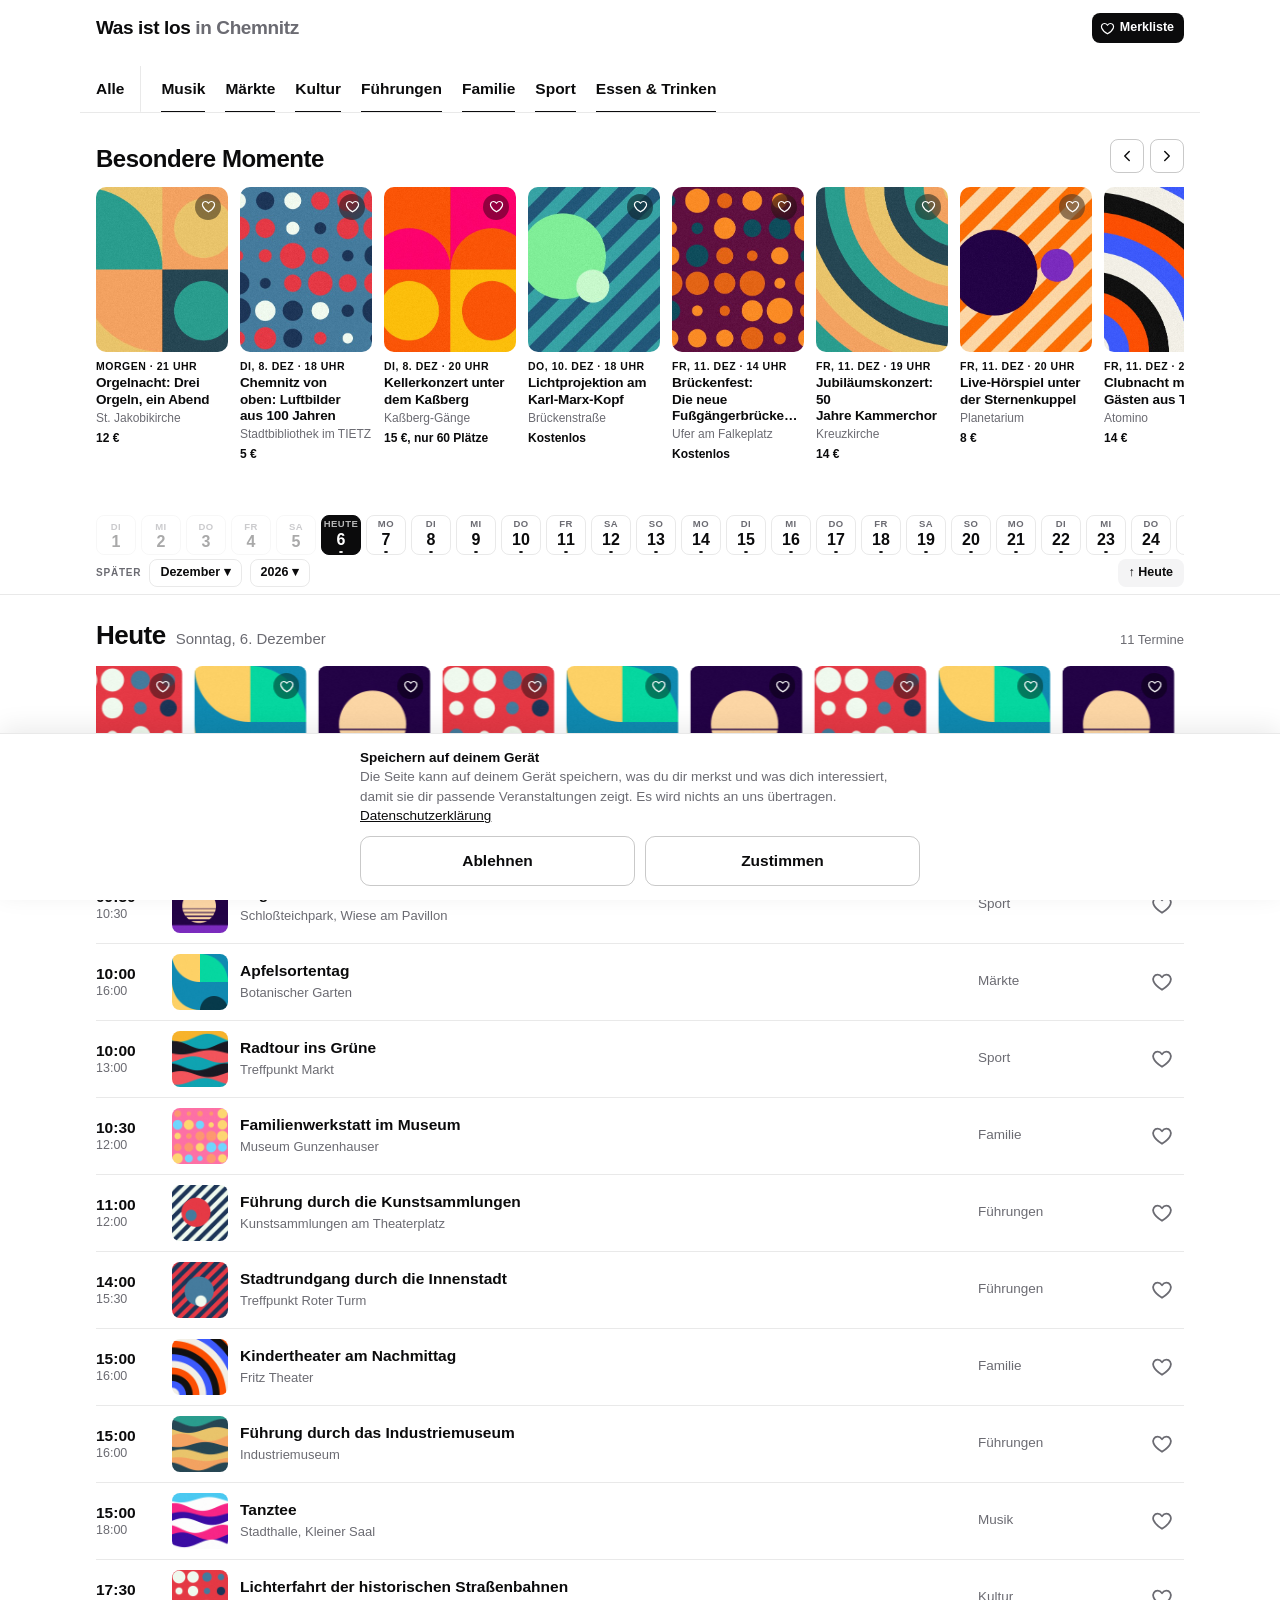
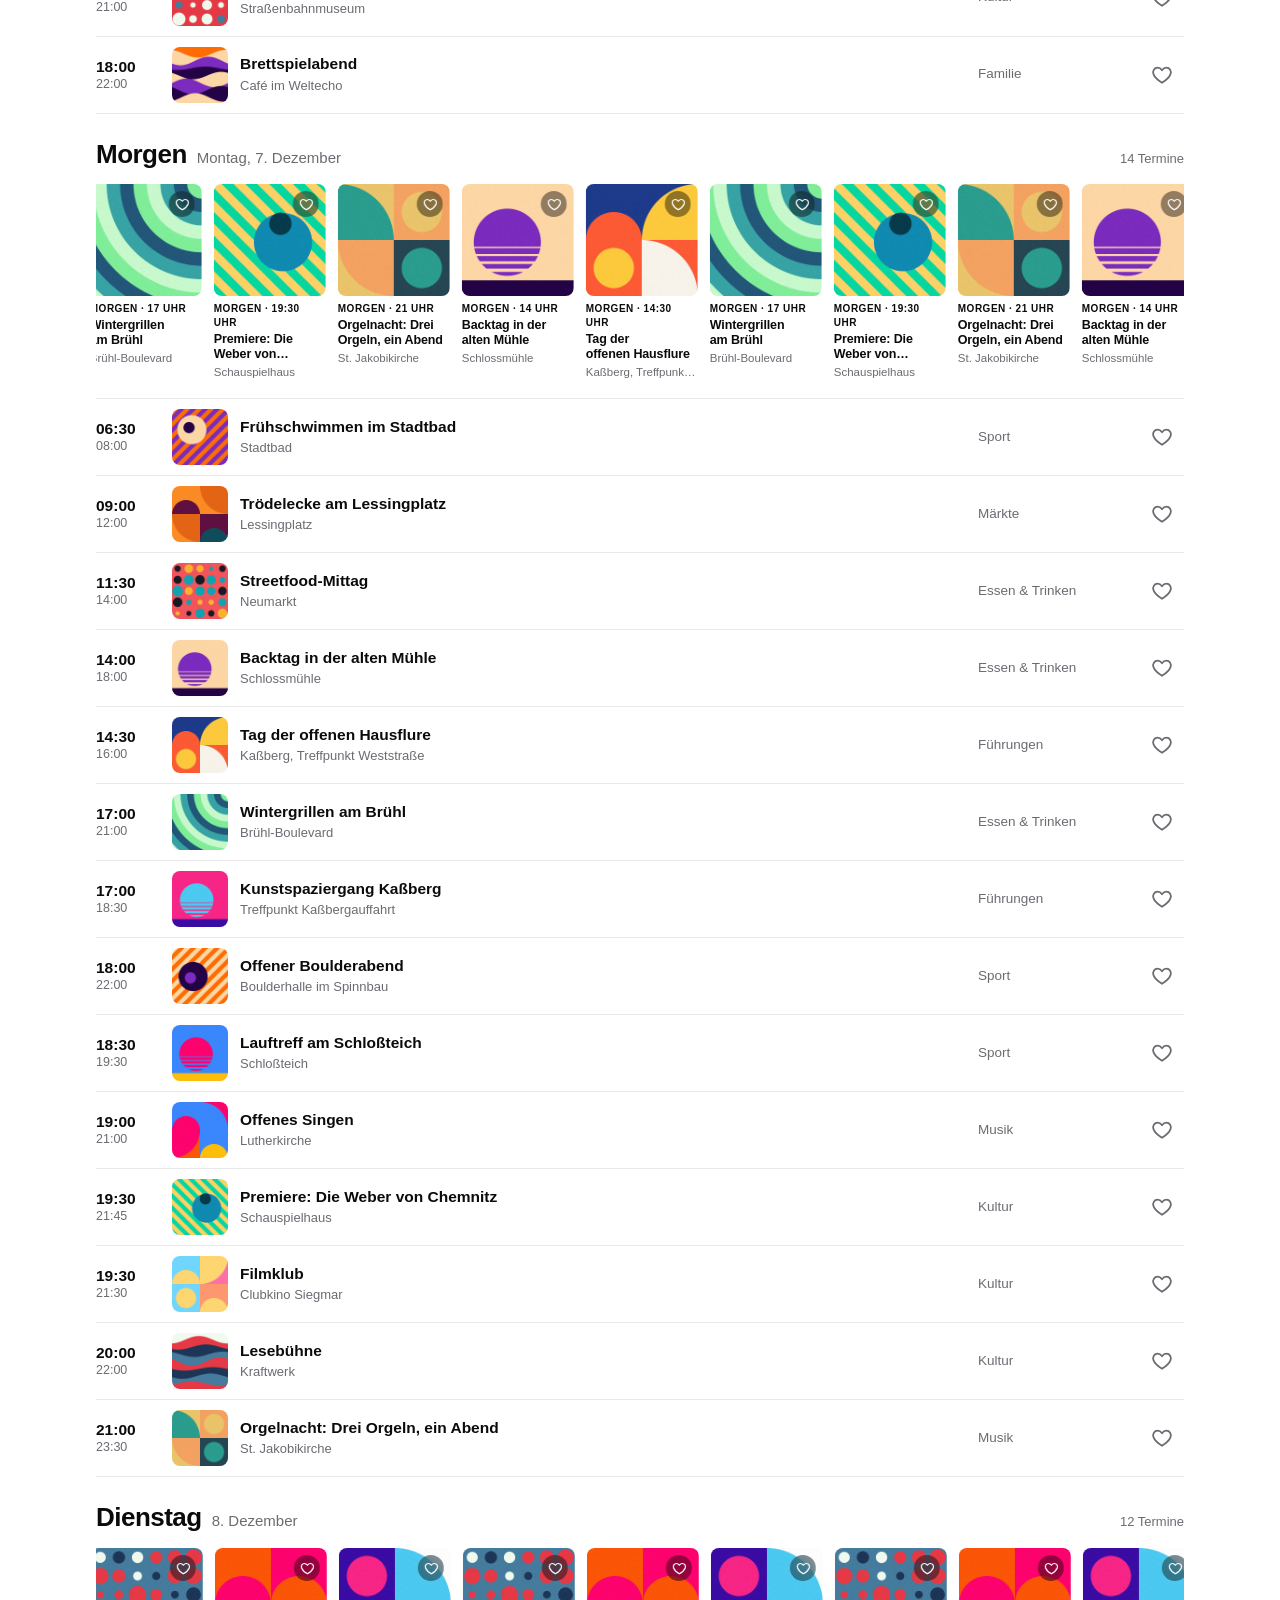
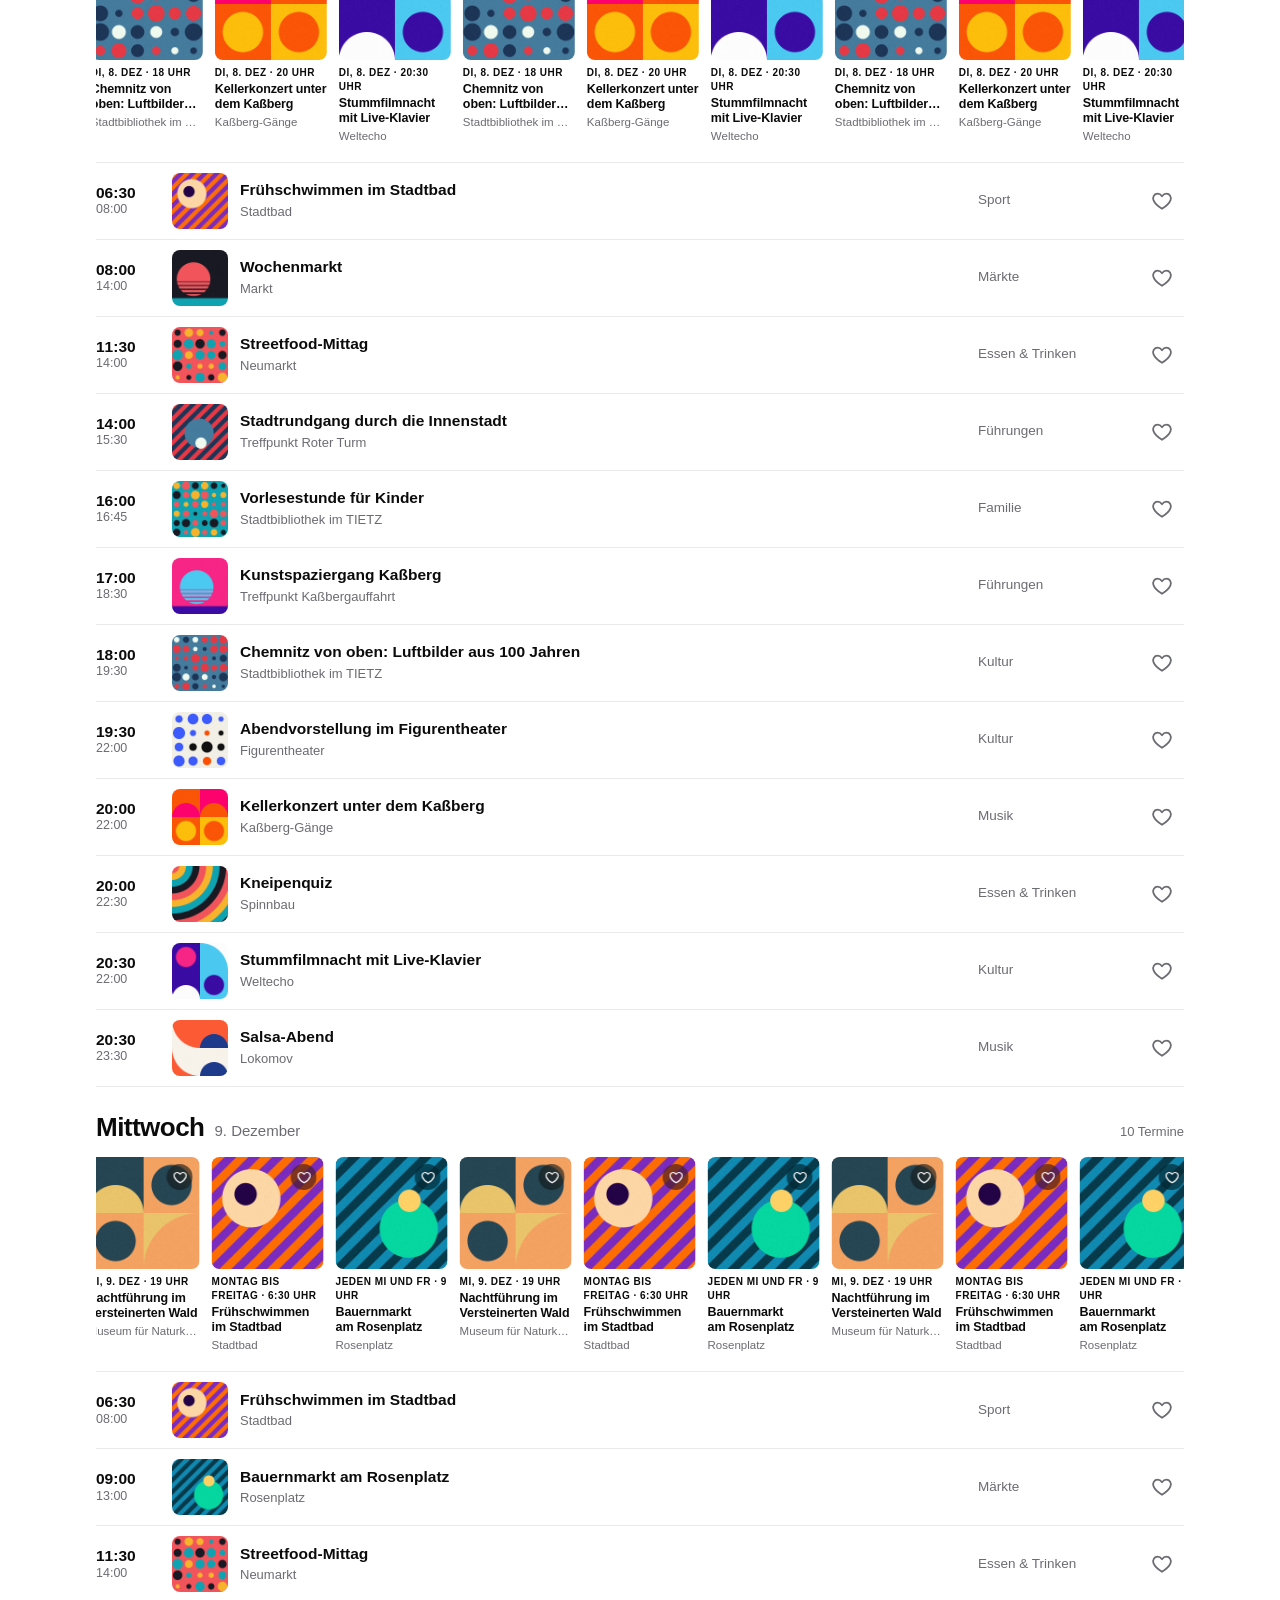
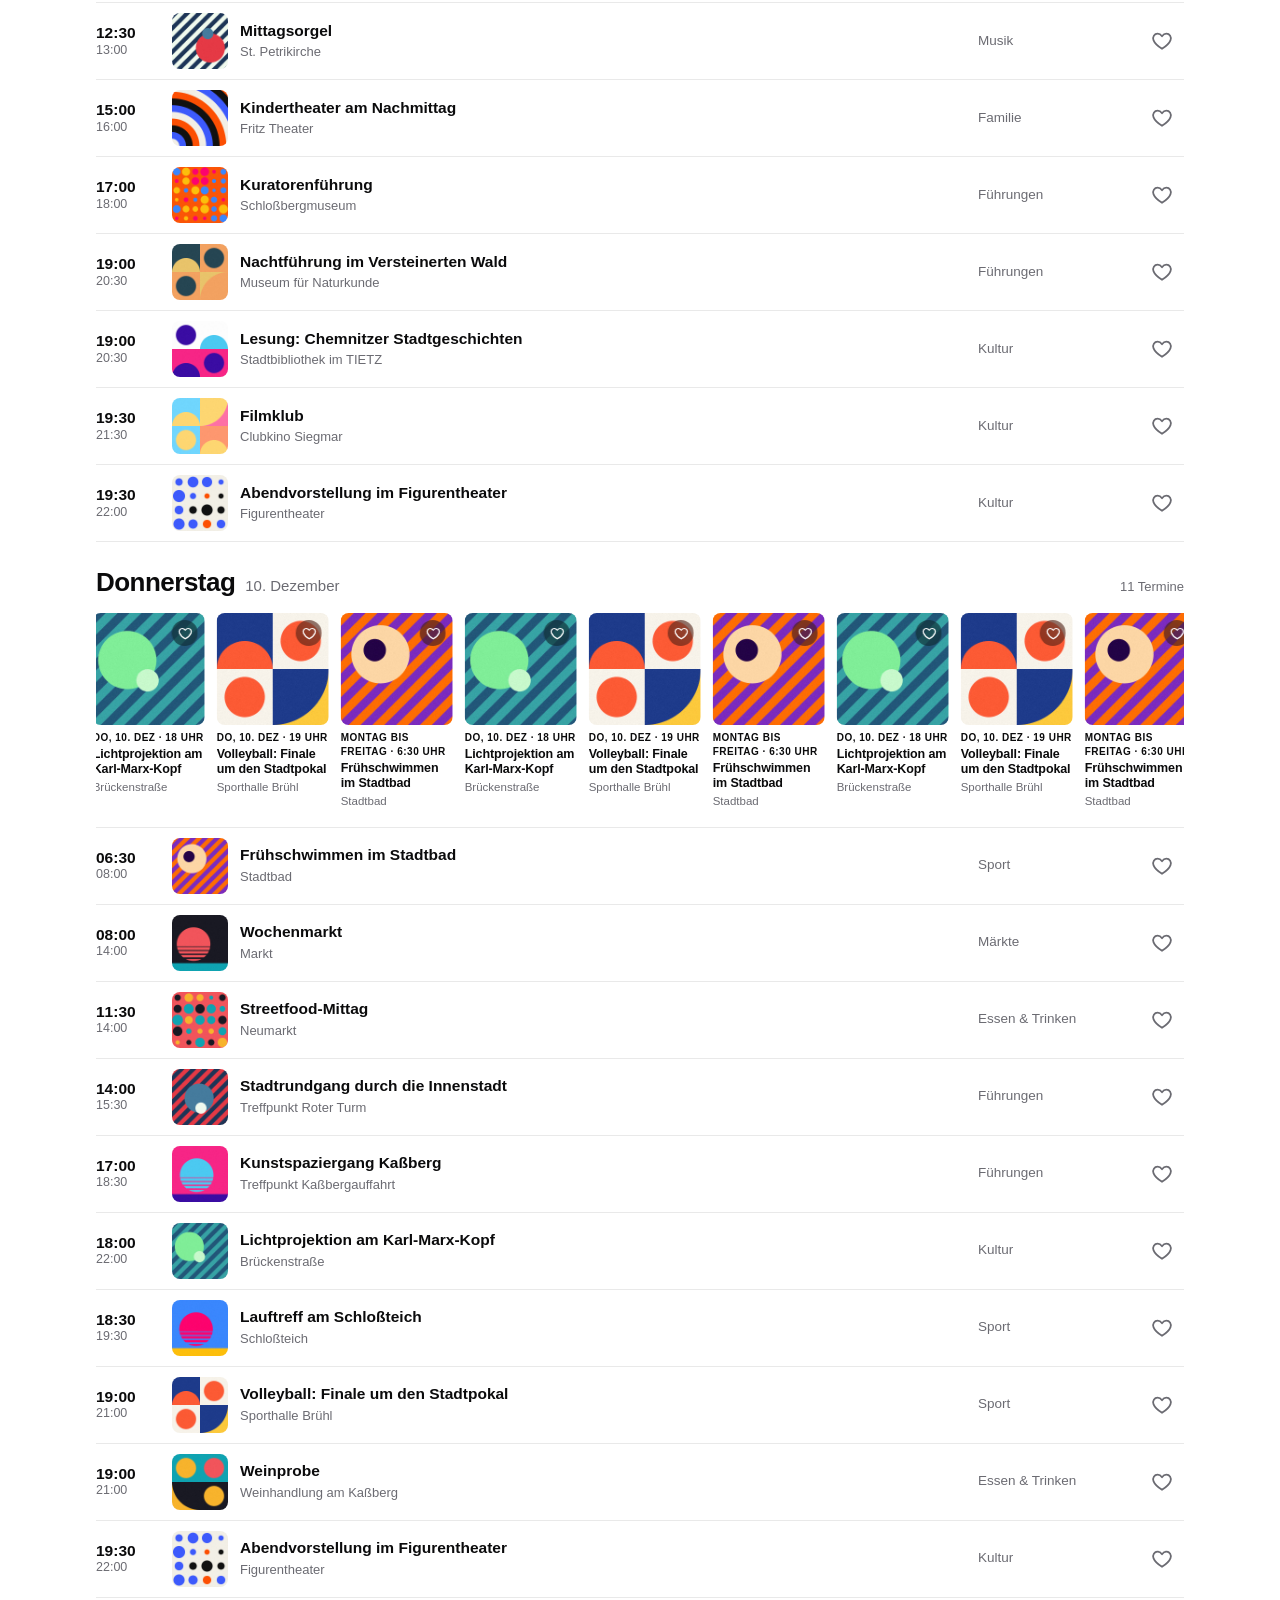
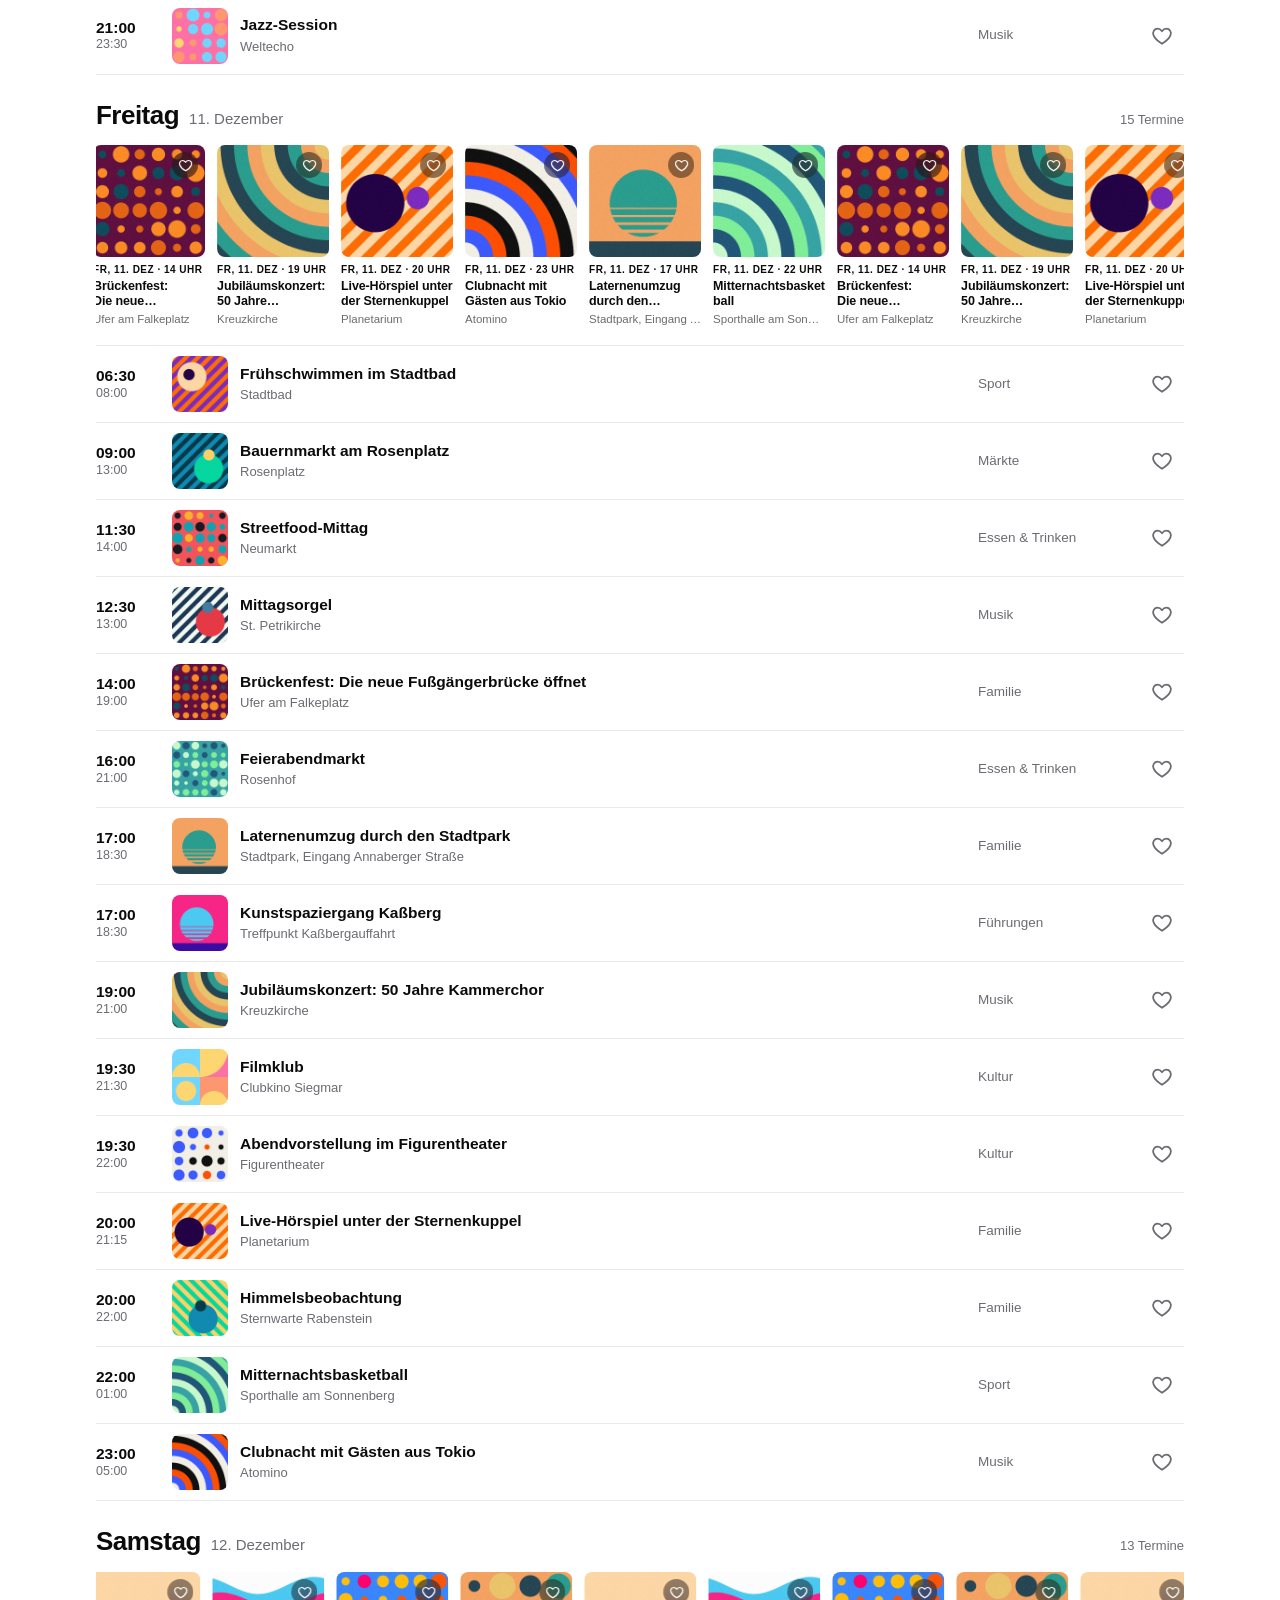
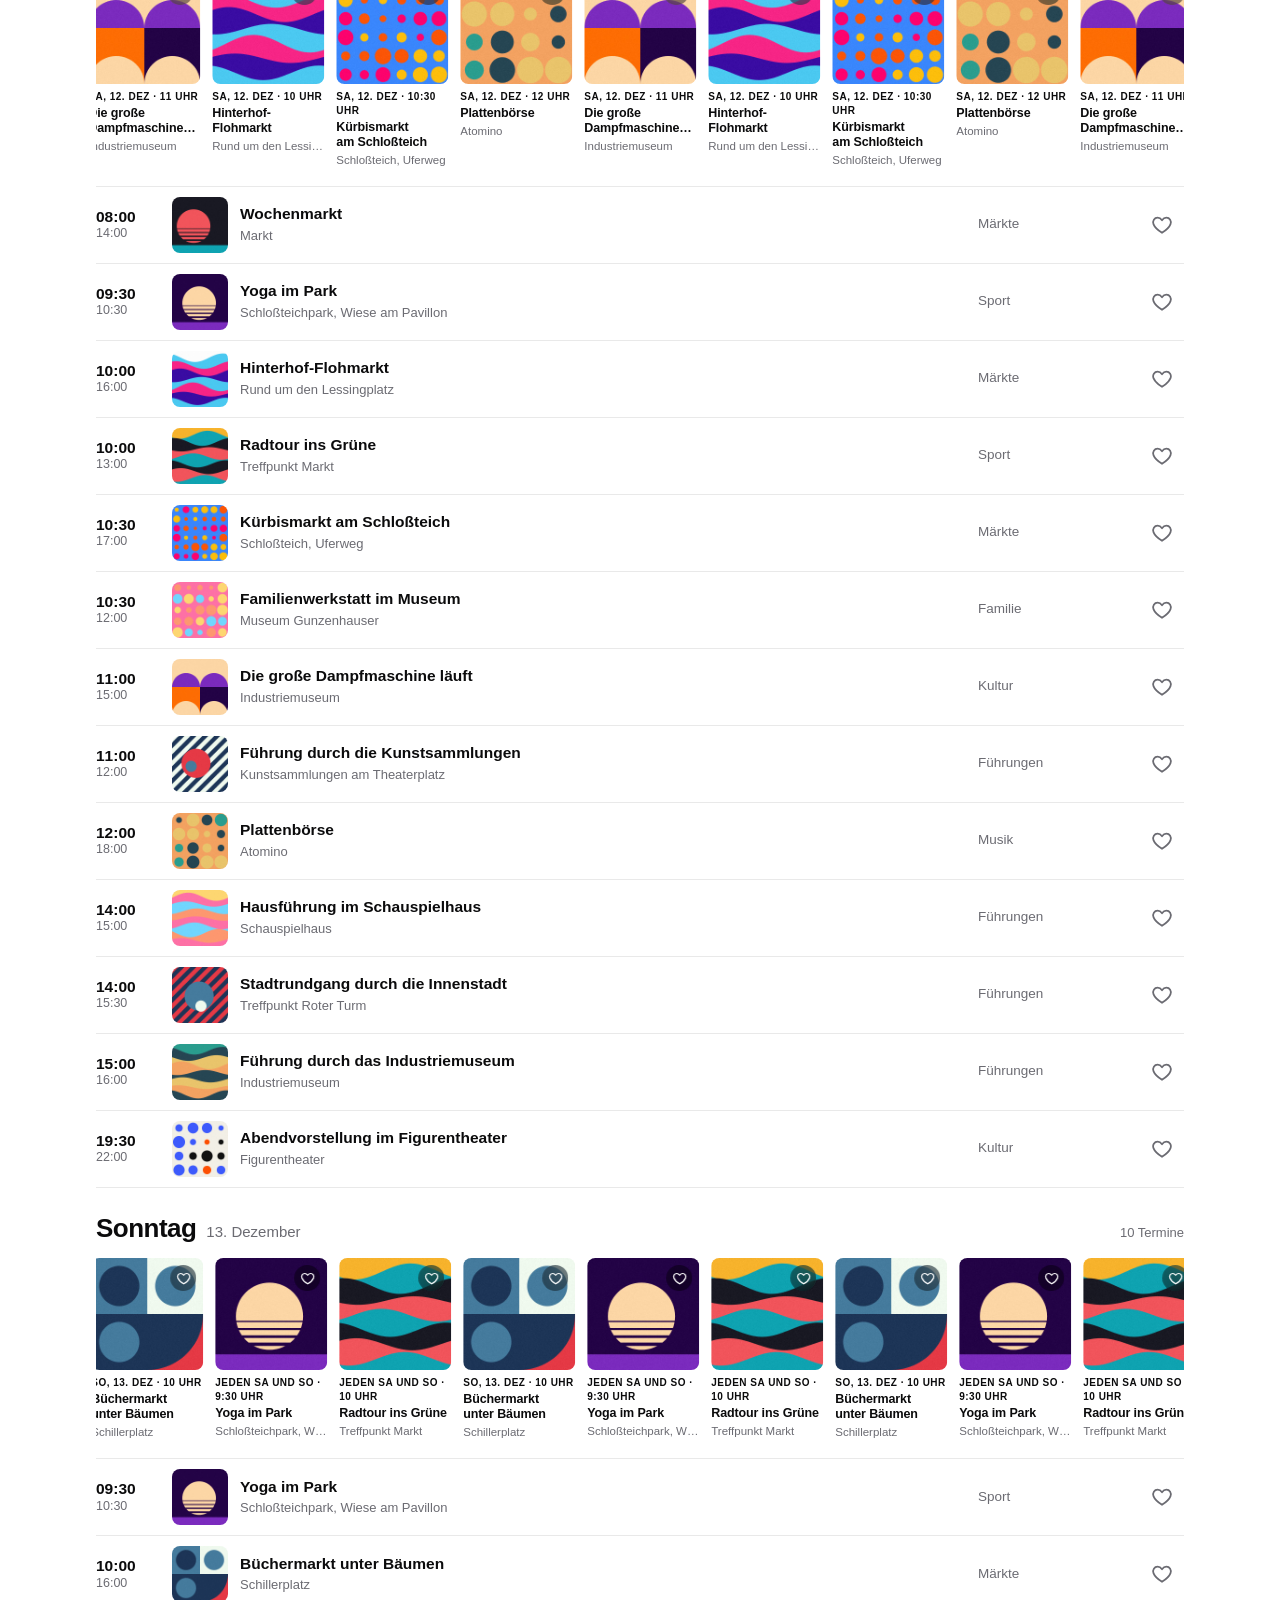
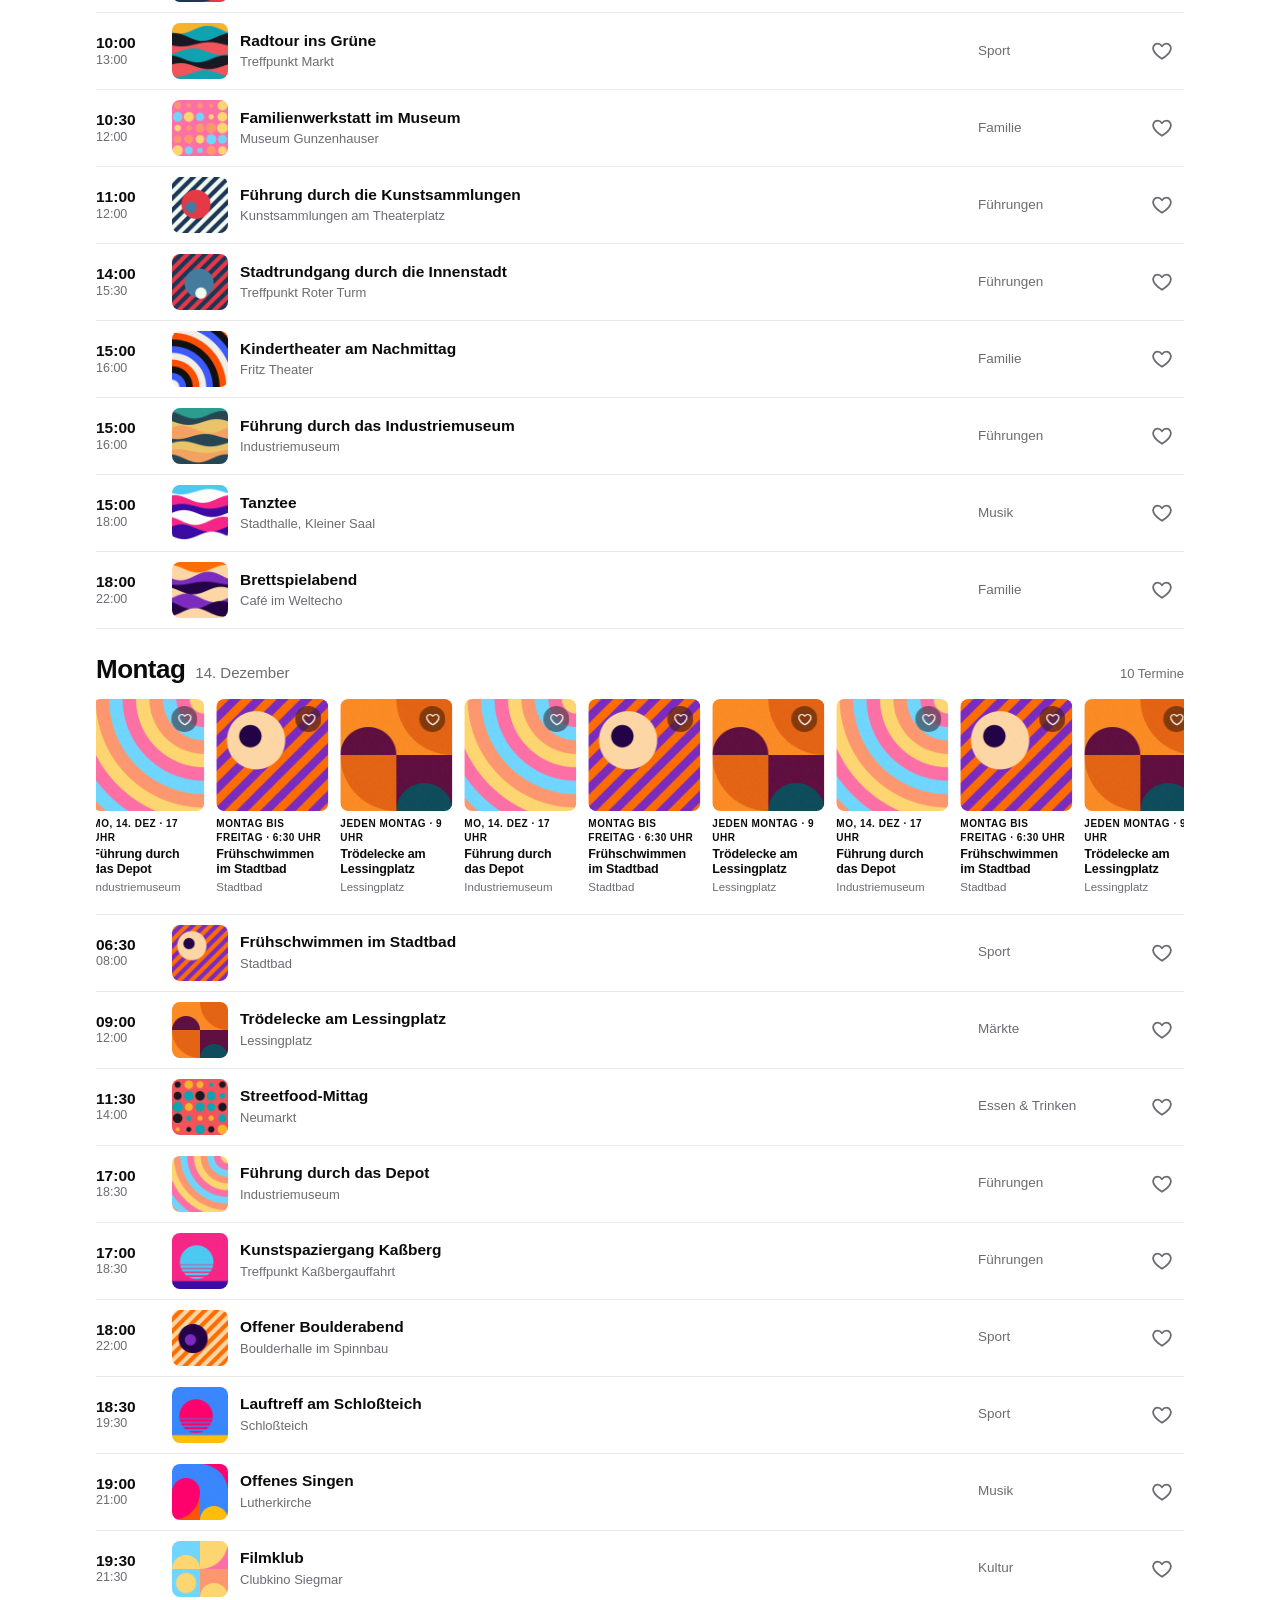
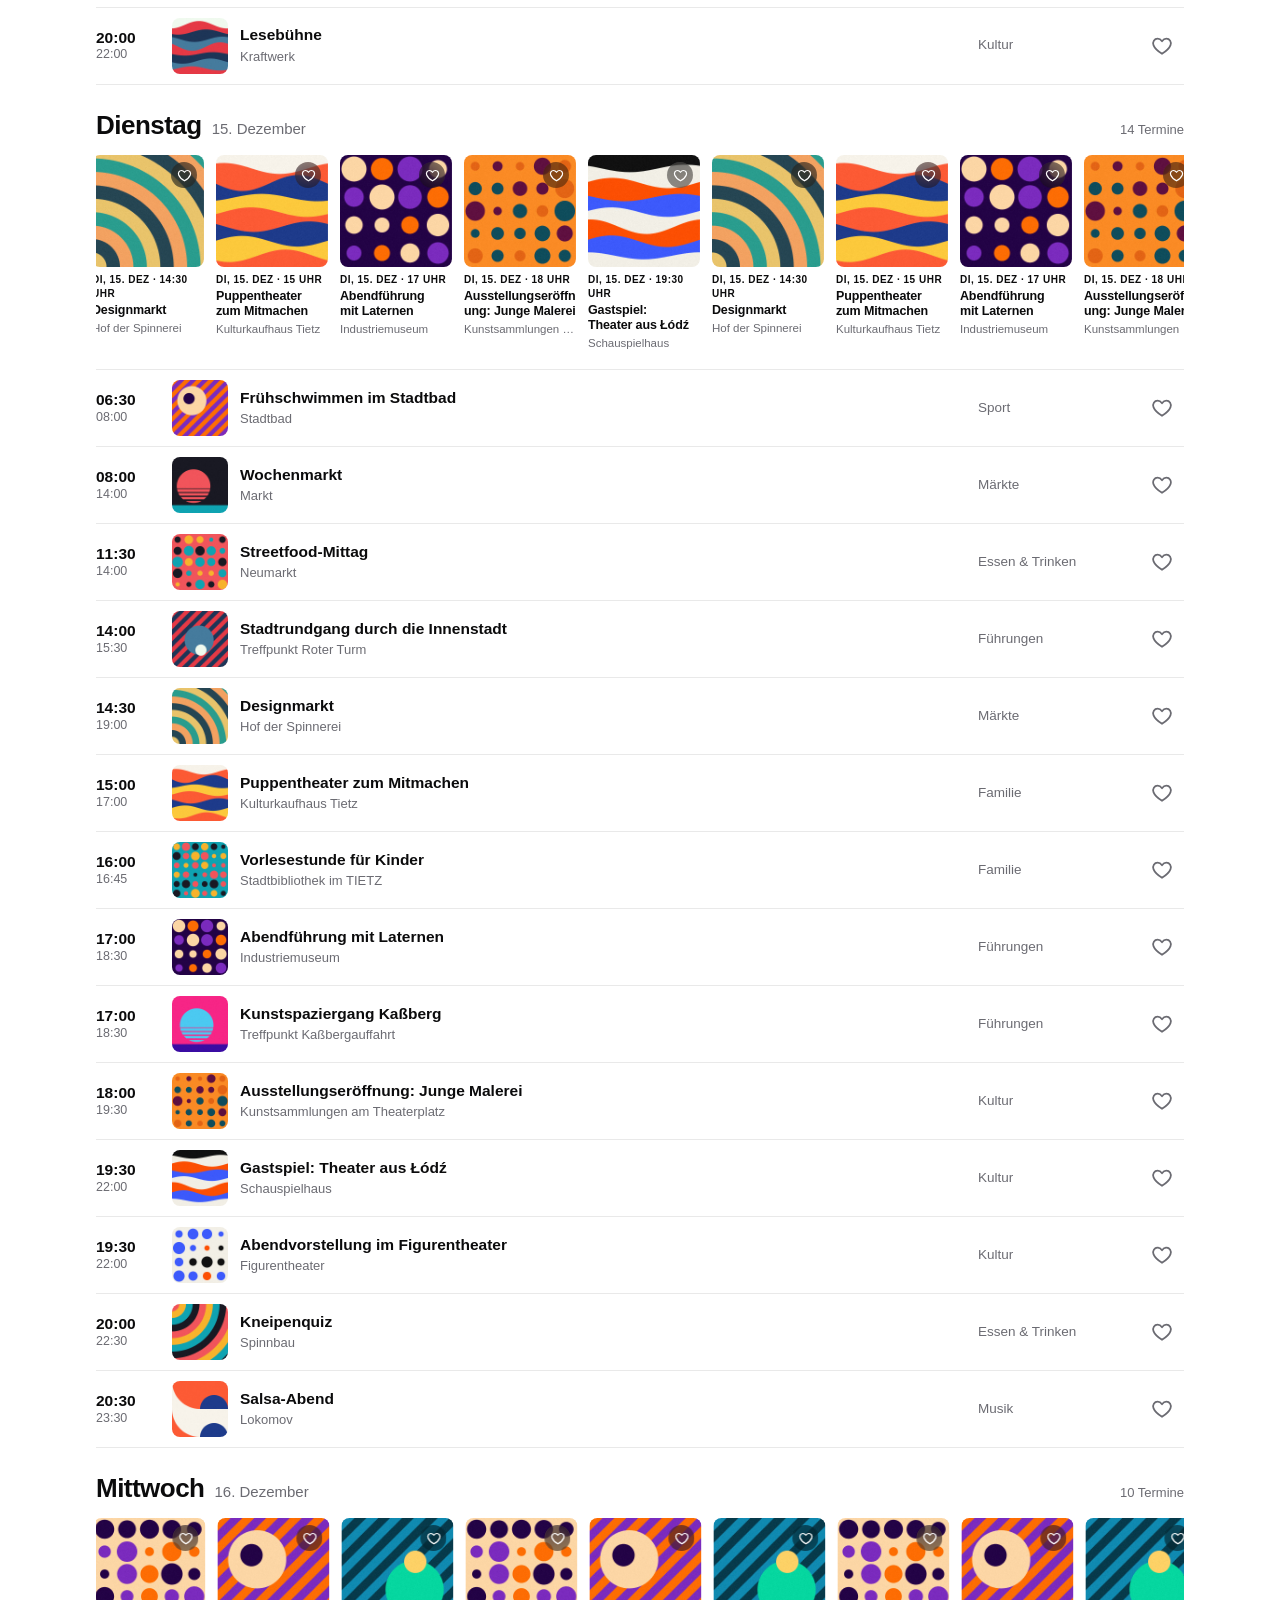
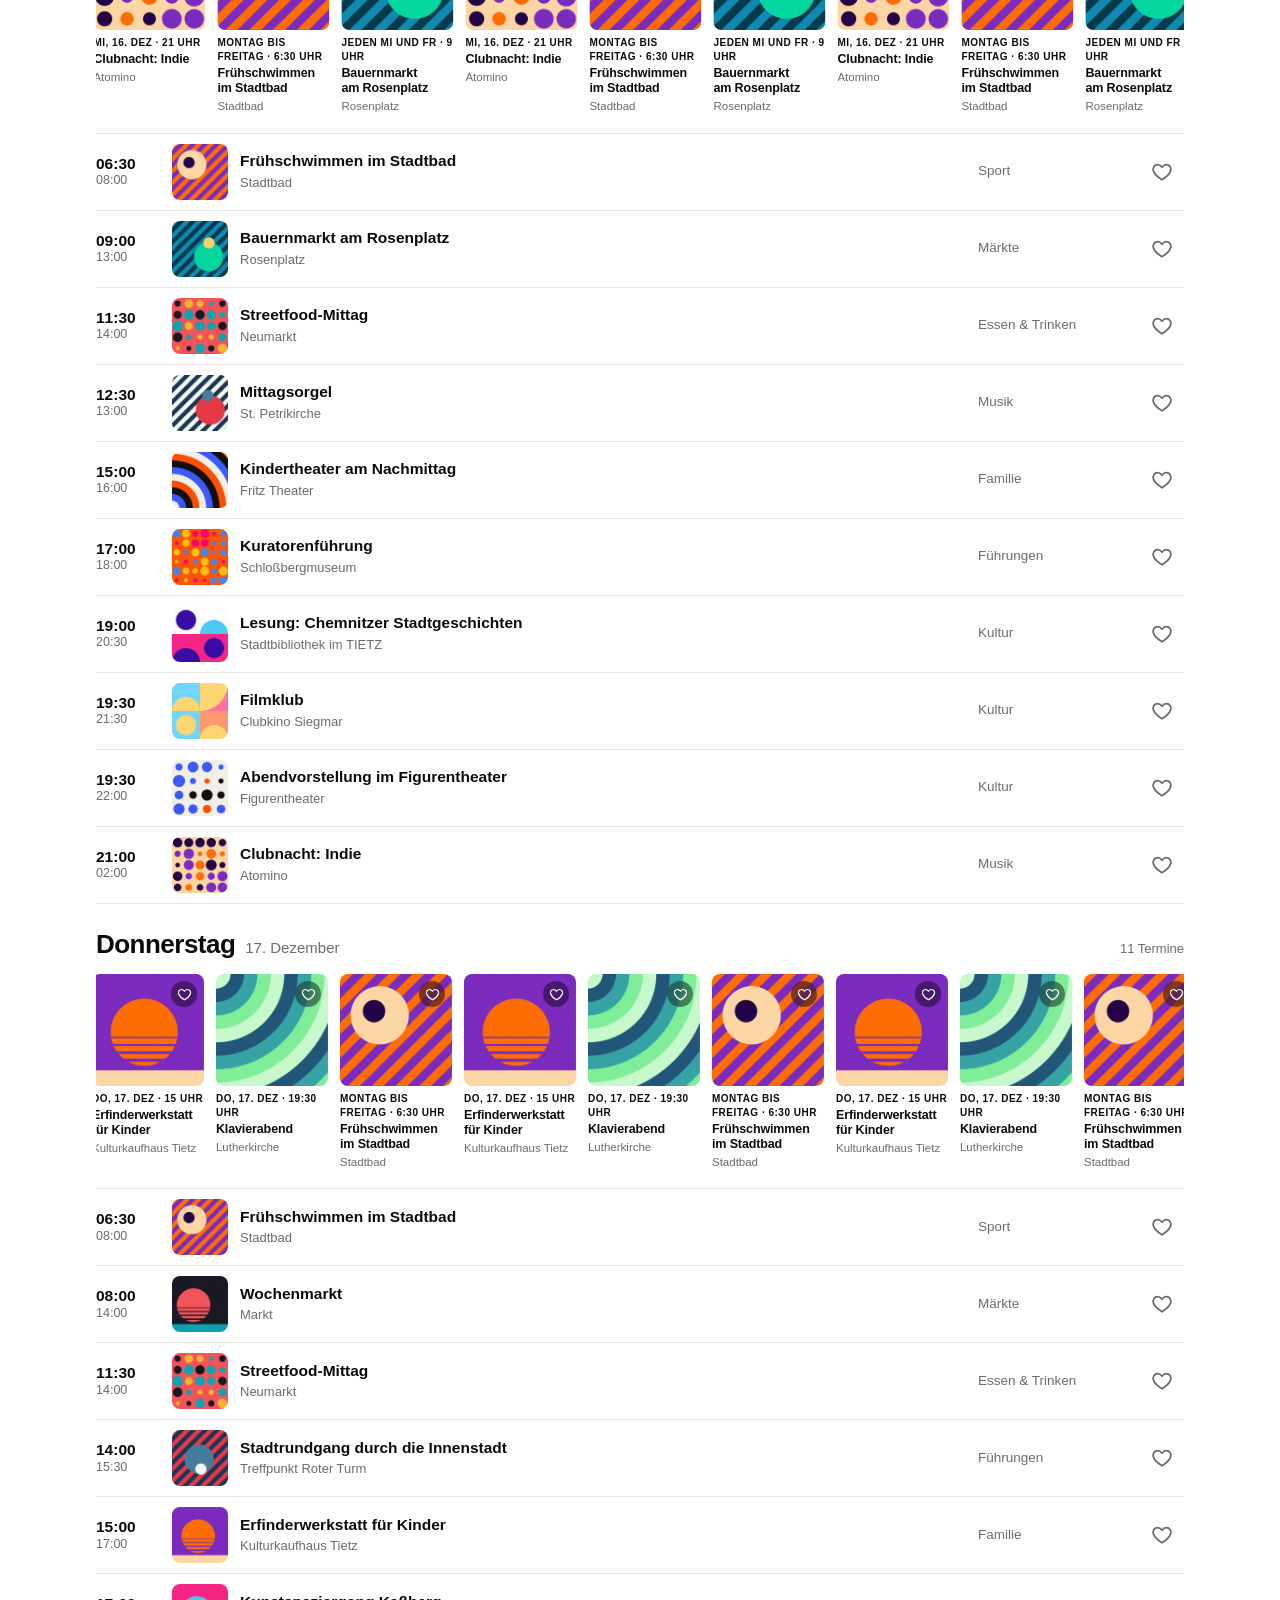
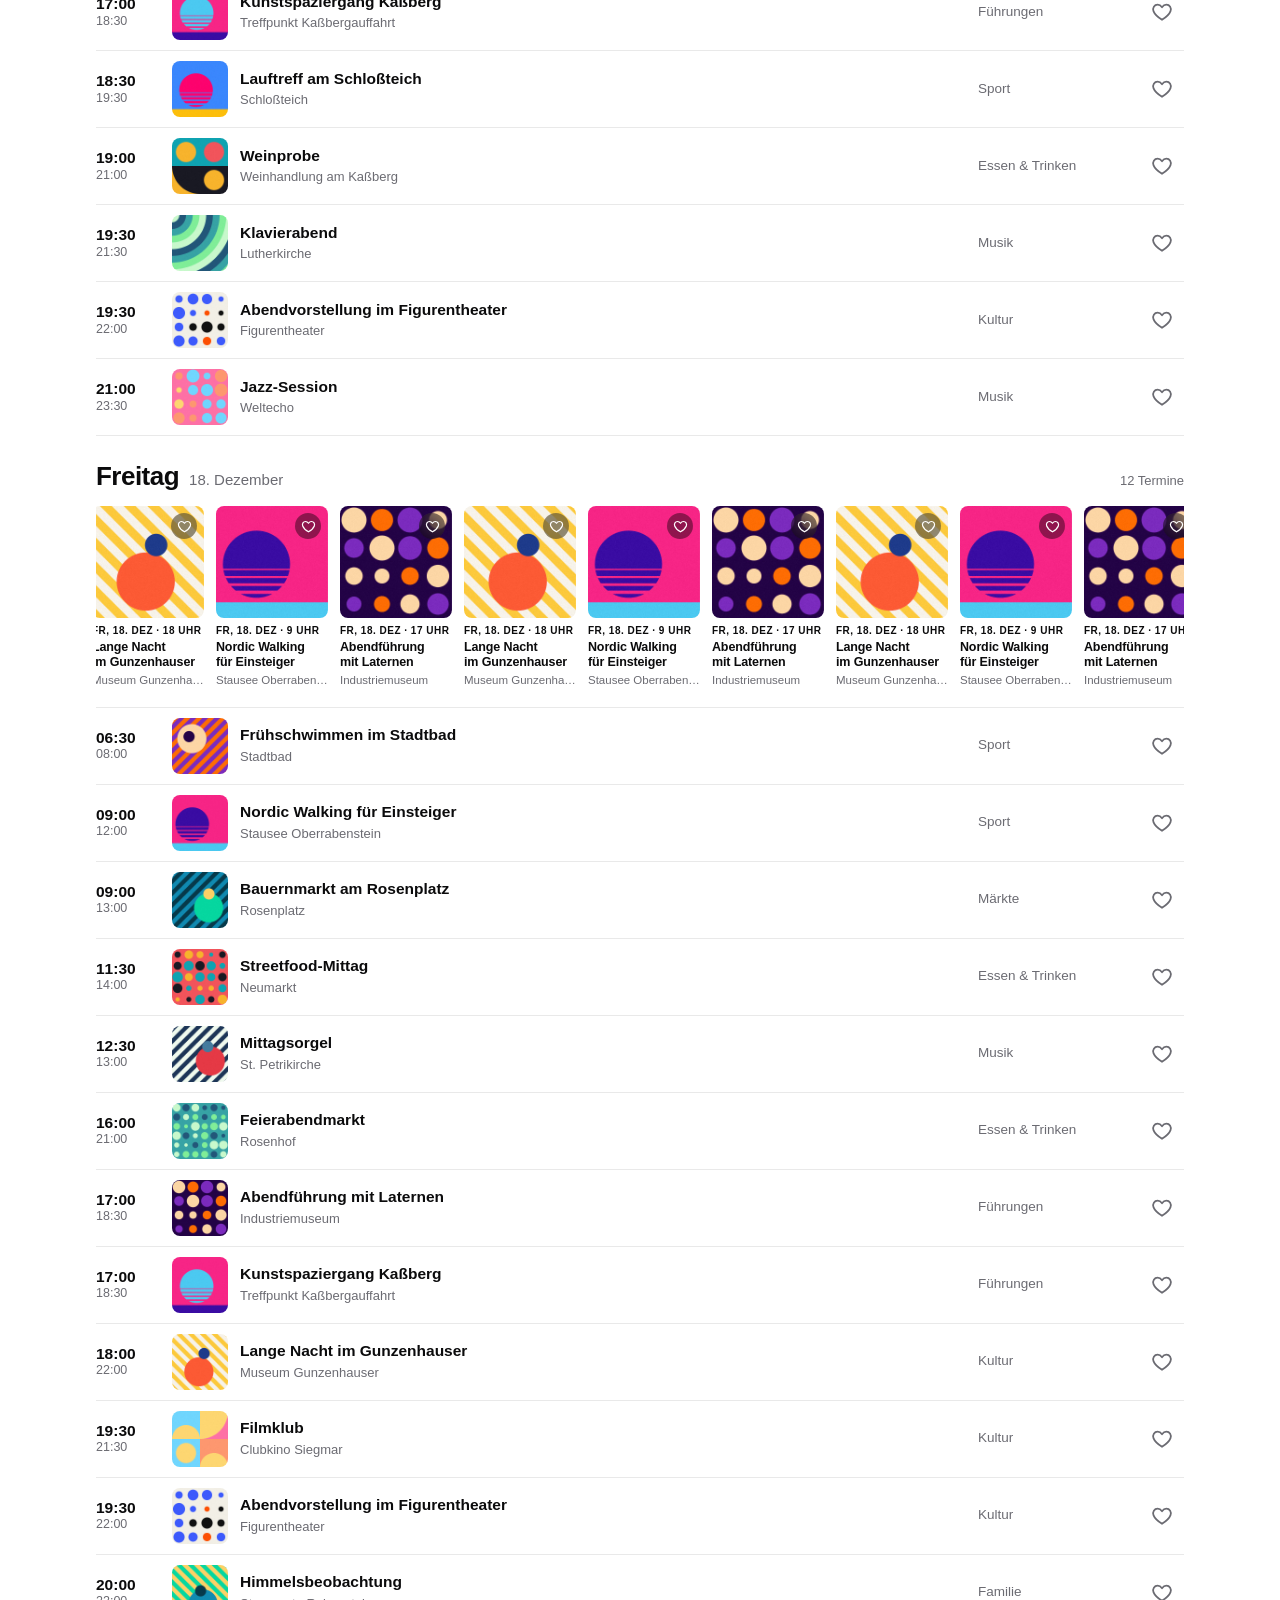
==== commit 9c803af5: "Entwurf 4: Tagesleiste wie ein Kalender, drei Jahre voraus - Obere Zeile: alle Tage des angezeigten " ====
--- a/entwuerfe/entwurf-4-kombiniert.html
+++ b/entwuerfe/entwurf-4-kombiniert.html
@@ -27,7 +27,7 @@
   --font: -apple-system, BlinkMacSystemFont, "SF Pro Text", "Helvetica Neue", "Segoe UI", Roboto, Arial, sans-serif;
   --font-display: -apple-system, BlinkMacSystemFont, "SF Pro Display", "Helvetica Neue", "Segoe UI", Roboto, Arial, sans-serif;
   --bar-h: 56px;
-  --days-h: 52px;
+  --days-h: 48px;
 }
 @media (prefers-color-scheme: dark) { :root:not([data-theme="light"]) {
   --bg: #000000; --surface: #161618; --fg: #F5F5F7; --fg2: #9C9CA3; --fg3: #5C5C63; --line: rgba(255,255,255,.09); --line-strong: rgba(255,255,255,.26); --heart: #FF4D5E; --glass: rgba(0,0,0,.72); --scrim: rgba(0,0,0,.66); color-scheme: dark;
@@ -131,14 +131,15 @@
 
 /* ---------- Tagesleiste ---------- */
 .days { position: sticky; top: calc(env(safe-area-inset-top, 0px) + var(--bar-h)); z-index: 15; background: var(--glass); backdrop-filter: saturate(180%) blur(20px); -webkit-backdrop-filter: saturate(180%) blur(20px); border-bottom: 1px solid var(--line); margin-top: 30px; }
-.days-strip, .later-strip { display: flex; gap: 6px; overflow-x: auto; scrollbar-width: none; align-items: center; }
-.days-strip { height: var(--days-h); }
-.days-strip::-webkit-scrollbar, .later-strip::-webkit-scrollbar { display: none; }
+.days-strip { display: flex; gap: 5px; overflow-x: auto; scrollbar-width: none; align-items: center; height: var(--days-h); }
+.days-strip::-webkit-scrollbar { display: none; }
 .dbtn, .pbtn, .today-btn { appearance: none; border: 1px solid var(--line); background: none; flex: none; border-radius: 8px; cursor: pointer; color: var(--fg); }
-.dbtn { width: 46px; height: 42px; display: flex; flex-direction: column; align-items: center; justify-content: center; gap: 1px; }
+.dbtn { width: 40px; height: 40px; display: flex; flex-direction: column; align-items: center; justify-content: center; gap: 1px; }
 .later { display: flex; align-items: center; gap: 8px; padding-bottom: 7px; }
 .later > span { font-size: 10px; font-weight: 700; letter-spacing: .08em; text-transform: uppercase; color: var(--fg2); flex: none; }
-.later-strip { flex: 1; min-width: 0; }
+#todayBtn { margin-left: auto; }
+.dbtn.today { border-color: var(--fg); }
+.picker { display: flex; flex-wrap: wrap; gap: 6px; padding-bottom: 8px; }
 .pbtn, .today-btn { height: 28px; padding: 0 10px; font-size: 12.5px; font-weight: 600; white-space: nowrap; }
 .today-btn { background: var(--surface); border-color: transparent; }
 .dbtn small { font-size: 9.5px; font-weight: 700; letter-spacing: .05em; text-transform: uppercase; color: var(--fg2); }
@@ -256,7 +257,8 @@
   <nav class="days" aria-label="Zu einem Zeitraum springen">
     <div class="wrap">
       <div class="days-strip" id="days"></div>
-      <div class="later"><span>Später</span><div class="later-strip" id="later"></div><button class="today-btn" id="todayBtn">↑ Heute</button></div>
+      <div class="later"><span>Später</span><button class="pbtn" id="monthBtn" data-pick="monat" aria-expanded="false" aria-controls="picker"></button><button class="pbtn" id="yearBtn" data-pick="jahr" aria-expanded="false" aria-controls="picker"></button><button class="today-btn" id="todayBtn">↑ Heute</button></div>
+      <div class="picker" id="picker" hidden></div>
     </div>
   </nav>
 
@@ -340,7 +342,9 @@
     ['b07', 222, '20:00', '23:00', 'musik', 'einmalig', 'Einmaliges Konzert', 'Open-Air auf dem Dach der Markthalle', 'Markthalle', 'Zentrum', '25 €', 'Ein Abend mit Blick über die Stadt: Streichorchester und Elektronik, nur 300 Plätze.'],
     ['b08', 318, '10:00', '18:00', 'kultur', 'selten', 'Alle 10 Jahre', 'Tag der offenen Stollen', 'Stollensystem am Schloßberg', 'Schloßchemnitz', 'Kostenlos', 'Die historischen Gänge unter dem Schloßberg sind nur alle zehn Jahre für die Öffentlichkeit zugänglich.'],
     ['b09', 455, '14:00', '22:00', 'familie', 'einmalig', 'Einmaliges Jubiläum', 'Stadtfest: 25 Jahre Brückenstraße', 'Brückenstraße', 'Zentrum', 'Kostenlos', 'Ein Tag mit Bühnen, Ständen und Lichtern entlang der ganzen Straße.'],
-    ['b10', 640, '18:30', '21:00', 'sport', 'selten', 'Alle 4 Jahre', 'Sternlauf der Partnerstädte', 'Start an fünf Stadtteilplätzen', 'Ganz Chemnitz', 'Kostenlos', 'Läufer aus allen Stadtteilen treffen sich am Markt, begleitet von Trommelgruppen.']
+    ['b10', 640, '18:30', '21:00', 'sport', 'selten', 'Alle 4 Jahre', 'Sternlauf der Partnerstädte', 'Start an fünf Stadtteilplätzen', 'Ganz Chemnitz', 'Kostenlos', 'Läufer aus allen Stadtteilen treffen sich am Markt, begleitet von Trommelgruppen.'],
+    ['b11', 820, '19:00', '23:00', 'kultur', 'einmalig', 'Einmalige Veranstaltung', 'Lichtfestival: 900 Jahre Stadtgeschichte', 'Innenstadt', 'Zentrum', 'Kostenlos', 'Zwölf Lichtinstallationen erzählen an zwölf Orten der Innenstadt aus 900 Jahren Chemnitz.'],
+    ['b12', 1010, '11:00', '17:00', 'fuehrung', 'selten', 'Alle 25 Jahre', 'Öffnung der Zeitkapsel im Rathaus', 'Neues Rathaus', 'Zentrum', 'Kostenlos', 'Die vor 25 Jahren eingemauerte Zeitkapsel wird geöffnet, die Fundstücke werden den ganzen Tag gezeigt.']
   ];
 
   // Vorlagen für weitere erfundene Termine an allen späteren Tagen (je Tag 1–5 davon, siehe unten):
@@ -403,7 +407,7 @@
   const TODAY = new Date(); TODAY.setHours(0, 0, 0, 0);
   const dayDate = n => { const d = new Date(TODAY); d.setDate(d.getDate() + n); return d; };
   const offset = d => Math.round((d - TODAY) / 864e5);   // Tage ab heute
-  const H = offset(new Date(TODAY.getFullYear() + 2, TODAY.getMonth(), TODAY.getDate()));   // höchstens zwei Jahre voraus
+  const H = offset(new Date(TODAY.getFullYear() + 3, TODAY.getMonth(), TODAY.getDate()));   // höchstens drei Jahre voraus
 
   const EVENTS = [];
   SPECIAL.forEach(a => EVENTS.push({ id: a[0], day: a[1], time: a[2], end: a[3], cat: a[4], rhythm: a[5], rhythmText: a[6], title: a[7], place: a[8], district: a[9], price: a[10], desc: a[11], url: LINK + a[0], cover: a[0], date: dayDate(a[1]), ...MEDIA[a[0]] }));
@@ -455,7 +459,7 @@
   const topInterests = () => Object.entries(interest).filter(([, v]) => v >= 2).sort((a, b) => b[1] - a[1]).slice(0, 3).map(([id]) => catName(id));
 
   // Sortierung: Seltenheit zuerst, dann Interesse, dann Nähe
-  const score = e => WEIGHT[e.rhythm] + affinity(e.cat) * 70 - e.day / 4;
+  const score = e => WEIGHT[e.rhythm] + affinity(e.cat) * 70 - e.day / 12;
   const rank = list => list.slice().sort((a, b) => score(b) - score(a) || a.day - b.day || a.time.localeCompare(b.time));
   const shown = e => active.has(e.cat);
 
@@ -643,34 +647,52 @@
     if (w) w.src = on ? w.dataset.webp : cover(w.dataset.cover);
   }), { threshold: .9 });
 
-  // Zeiträume der Leiste „Später“, alle aus dem heutigen Datum berechnet: Rest des Monats,
-  // die nächsten drei Monate einzeln, Rest des Jahres, nächstes und übernächstes Jahr (bis höchstens zwei Jahre voraus)
-  const PERIODS = (() => {
-    const y = TODAY.getFullYear(), m = TODAY.getMonth(), list = [];
-    const at = (yy, mm) => offset(new Date(yy, mm, 1));
-    const add = (label, aria, from, to) => { from = Math.max(from, 7); to = Math.min(to, H); if (from < to) list.push({ label, aria, from, to }); };
-    add(`Rest ${MO[m].slice(0, 3)}`, `Rest ${MO[m]}`, 7, at(y, m + 1));
-    for (let i = 1; i <= 3; i++) { const d = new Date(y, m + i, 1); add(MO[d.getMonth()].slice(0, 3), `${MO[d.getMonth()]} ${d.getFullYear()}`, at(y, m + i), at(y, m + i + 1)); }
-    const after = at(y, m + 4);
-    add(`Rest ${y}`, `Rest ${y}`, after, at(y + 1, 0));
-    add(String(y + 1), String(y + 1), Math.max(after, at(y + 1, 0)), at(y + 2, 0));
-    add(String(y + 2), String(y + 2), Math.max(after, at(y + 2, 0)), H);
-    return list;
-  })();
-
+  // Tagesleiste wie ein Kalender: obere Zeile alle Tage eines Monats, untere Zeile Monat und Jahr wählen.
+  // Alles aus dem Gerätedatum berechnet. Monate werden ab Januar des laufenden Jahres gezählt (12 = Januar im nächsten Jahr).
+  const Y0 = TODAY.getFullYear(), M0 = TODAY.getMonth();
+  const monthOf = n => { const d = dayDate(n); return (d.getFullYear() - Y0) * 12 + d.getMonth(); };
+  const monthRange = m => [offset(new Date(Y0, m, 1)), offset(new Date(Y0, m + 1, 1))];
+  const startMonth = monthOf(1) > M0 ? M0 + 1 : M0;   // am letzten Tag des Monats zeigt die Leiste schon den nächsten
+  const lastMonth = monthOf(H - 1);
+  let barMonth = startMonth, cnt = [], special = [];
+  const has = ([a, b]) => cnt.slice(Math.max(a, 0), b).some(Boolean);
+
+  function countDays() {   // Termine je Tag in den gewählten Kategorien
+    cnt = new Array(H).fill(0); special = [];
+    items.forEach(e => { cnt[e.day]++; if (e.rhythm !== 'regelmaessig') special[e.day] = true; });
+  }
   function renderDays() {
-    const cnt = new Array(H).fill(0), special = [];
-    items.forEach(e => { cnt[e.day]++; if (e.rhythm !== 'regelmaessig') special[e.day] = true; });
-    const any = (a, b) => cnt.slice(a, b).some(Boolean);
+    const [a, b] = monthRange(barMonth), md = new Date(Y0, barMonth, 1);
     let html = '';
-    for (let n = 0; n < 7; n++) {
+    for (let n = a; n < b; n++) {   // vergangene Tage und Tage ohne Termine sind ausgegraut
       const d = dayDate(n);
-      html += `<button class="dbtn" data-from="${n}" data-to="${n + 1}" ${cnt[n] ? '' : 'disabled'} aria-label="${relDay(n)}, ${d.getDate()}. ${MO[d.getMonth()]}">
-        <small>${n === 0 ? 'Heute' : n === 1 ? 'Morgen' : WD[d.getDay()].slice(0, 2)}</small><b>${d.getDate()}</b>${special[n] ? '<span class="dot" title="Besonderes an diesem Tag"></span>' : ''}</button>`;
+      html += `<button class="dbtn${n === 0 ? ' today' : ''}" data-from="${n}" data-to="${n + 1}" ${n >= 0 && cnt[n] ? '' : 'disabled'} aria-label="${fmtLong(d)}">
+        <small>${n === 0 ? 'Heute' : WD[d.getDay()].slice(0, 2)}</small><b>${d.getDate()}</b>${special[n] ? '<span class="dot" title="Besonderes an diesem Tag"></span>' : ''}</button>`;
     }
     document.getElementById('days').innerHTML = html;
-    document.getElementById('later').innerHTML = PERIODS.map(p => `<button class="pbtn" data-from="${p.from}" data-to="${p.to}" ${any(p.from, p.to) ? '' : 'disabled'} aria-label="${p.aria}">${p.label}</button>`).join('');
-    spy(true);
+    document.getElementById('monthBtn').textContent = `${MO[md.getMonth()]} ▾`;
+    document.getElementById('yearBtn').textContent = `${md.getFullYear()} ▾`;
+    current = -1;
+  }
+  function openPicker(kind) {   // Auswahl der Monate (des angezeigten Jahres) oder der Jahre, höchstens drei Jahre voraus
+    const picker = document.getElementById('picker'), y = Math.floor(barMonth / 12);
+    const months = kind === 'monat' ? [...Array(12)].map((_, i) => y * 12 + i) : [0, 1, 2, 3].map(k => {
+      for (let m = Math.max(k * 12, M0); m < k * 12 + 12 && m <= lastMonth; m++) if (has(monthRange(m))) return m;   // erster Monat mit Terminen
+      return -1;
+    });
+    picker.innerHTML = months.map((m, i) => {
+      const ok = m >= M0 && m <= lastMonth && has(monthRange(m));
+      const label = kind === 'monat' ? MO[i].slice(0, 3) : Y0 + i;
+      const sel = kind === 'monat' ? m === barMonth : i === y;
+      return `<button class="pbtn" data-month="${m}" ${ok ? '' : 'disabled'} aria-current="${sel}">${label}</button>`;
+    }).join('');
+    picker.hidden = false;
+    picker.dataset.kind = kind;
+    document.querySelectorAll('[data-pick]').forEach(b => b.setAttribute('aria-expanded', b.dataset.pick === kind));
+  }
+  function closePicker() {
+    document.getElementById('picker').hidden = true;
+    document.querySelectorAll('[data-pick]').forEach(b => b.setAttribute('aria-expanded', false));
   }
 
   // Liste: zuerst höchstens 200 Termine Tag für Tag, dann mit „Weitere … anzeigen“ jeweils 50 mehr.
@@ -719,7 +741,7 @@
   function renderAll() {
     items = EVENTS.filter(shown);   // schon nach Datum sortiert
     listStart = 0; listLimit = 200;
-    renderFilters(); renderHero(); renderDays(); renderList(); renderRegular(); renderFavBtn();
+    countDays(); renderFilters(); renderHero(); renderDays(); renderList(); renderRegular(); renderFavBtn(); spy(true);
     document.querySelectorAll('#heroRail, #regRail').forEach(el => lazy.observe(el));
   }
 
@@ -756,8 +778,12 @@
     const s = e.target.closest('[data-scroll]');
     if (s) { const r = document.getElementById(s.dataset.scroll); pause(r, 3000); r.scrollBy({ left: s.dataset.dir * r.clientWidth * .8, behavior: 'smooth' }); return; }
     if (e.target.id === 'resetLearn') { interest = {}; keep(); toast.hidden = true; renderAll(); return; }
-    const day = e.target.closest('.dbtn, .pbtn');
+    const day = e.target.closest('.dbtn');
     if (day) { jumpTo(+day.dataset.from, +day.dataset.to); return; }
+    const pick = e.target.closest('[data-pick]');
+    if (pick) { const p = document.getElementById('picker'); p.hidden || p.dataset.kind !== pick.dataset.pick ? openPicker(pick.dataset.pick) : closePicker(); return; }
+    const m = e.target.closest('[data-month]');
+    if (m) { closePicker(); barMonth = +m.dataset.month; renderDays(); jumpTo(...monthRange(barMonth)); return; }
     if (e.target.closest('[data-more]')) { listLimit += 50; renderList(); return; }
     const item = e.target.closest('[data-id]');
     if (item) openDetail(byId(item.dataset.id));
@@ -784,15 +810,20 @@
     markDay(n);
   }
   document.getElementById('todayBtn').addEventListener('click', () => {
+    closePicker();
     if (listStart) { listStart = 0; listLimit = 200; renderList(); }
+    barMonth = startMonth; renderDays();
     window.scrollTo({ top: 0, behavior: reduced ? 'auto' : 'smooth' });
   });
   let current = -1;
-  function markDay(n) {
+  function markDay(n) {   // die Leiste wandert mit: gezeigter Monat folgt der Liste, sichtbarer Tag ist markiert
     if (n === current) return;
+    const m = n === 0 ? startMonth : monthOf(n);
+    if (m !== barMonth) { barMonth = m; renderDays(); }
     current = n;
-    document.querySelectorAll('.dbtn, .pbtn').forEach(b => {
-      const on = n >= +b.dataset.from && n < +b.dataset.to, strip = b.parentElement;
+    const strip = document.getElementById('days');
+    strip.querySelectorAll('.dbtn').forEach(b => {
+      const on = +b.dataset.from === n;
       b.setAttribute('aria-current', on);
       if (on) strip.scrollTo({ left: b.offsetLeft - strip.offsetLeft - strip.clientWidth / 2 + b.offsetWidth / 2, behavior: reduced ? 'auto' : 'smooth' });
     });
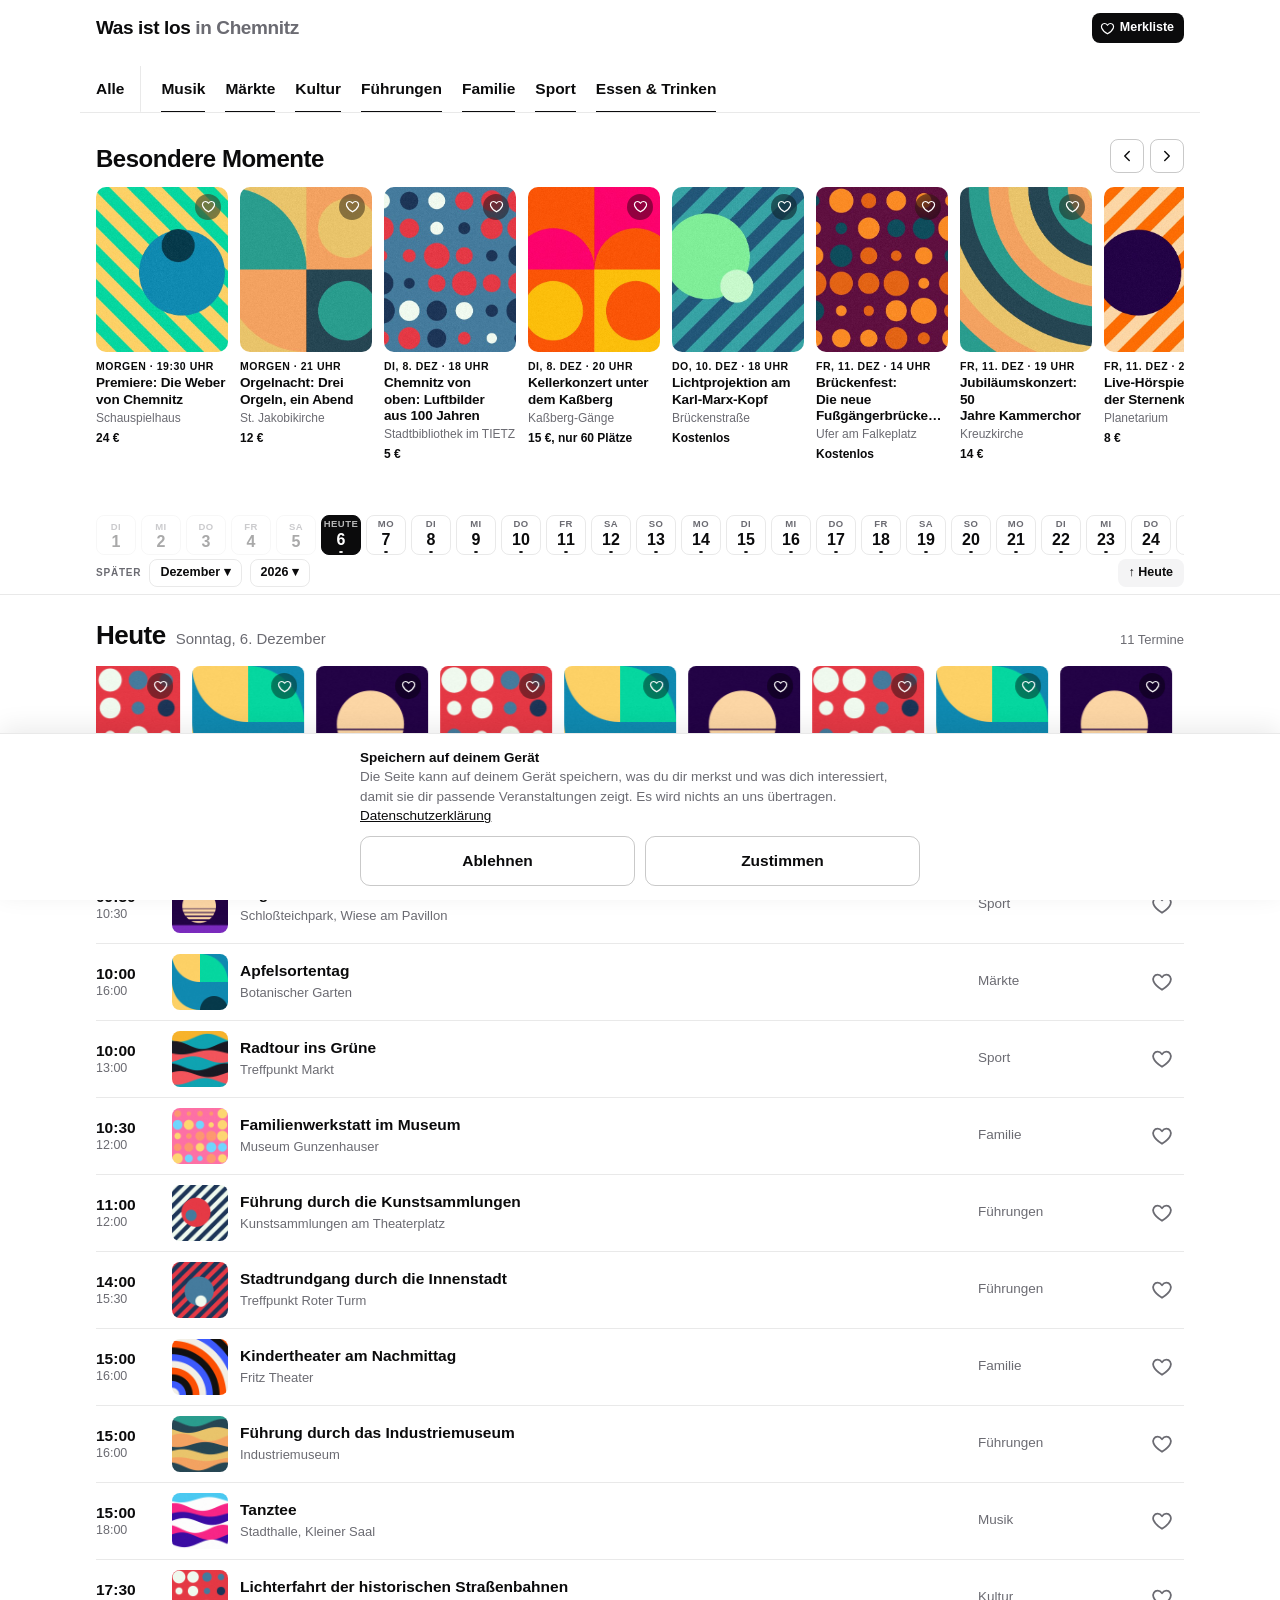
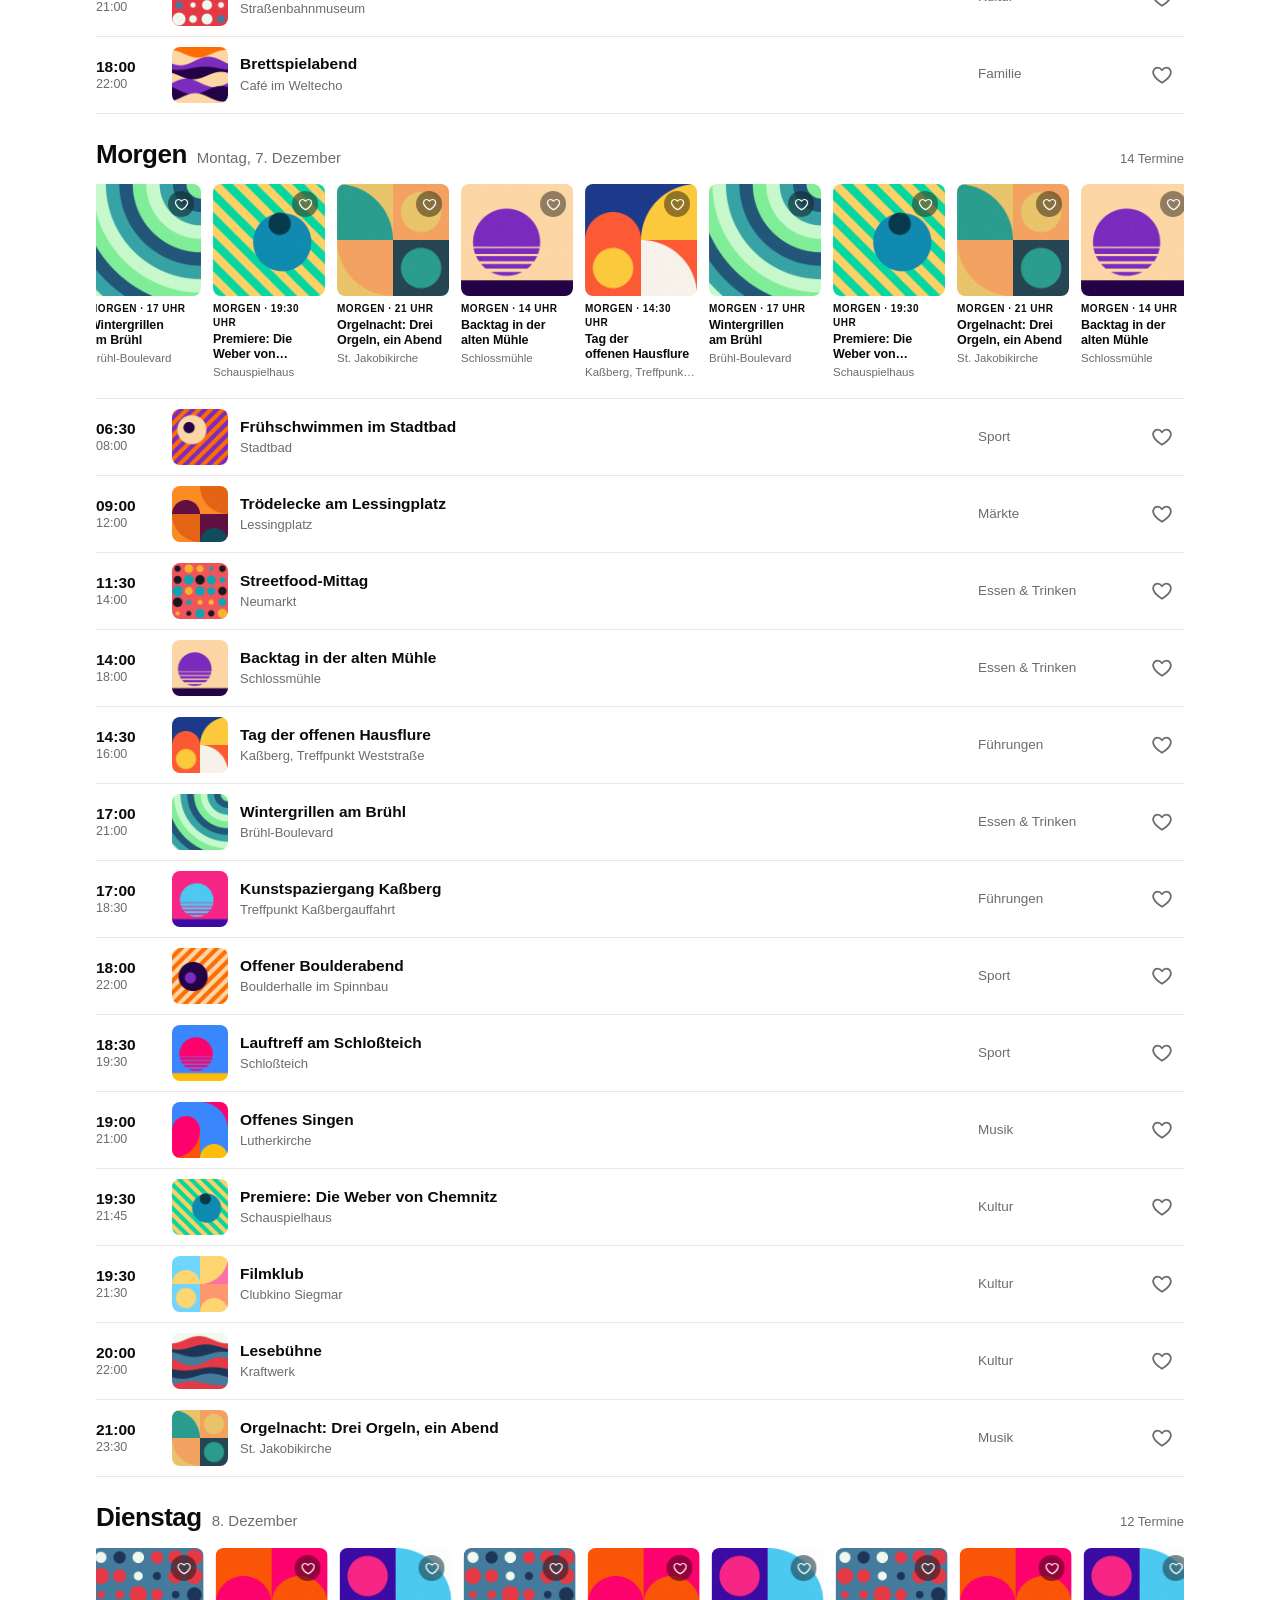
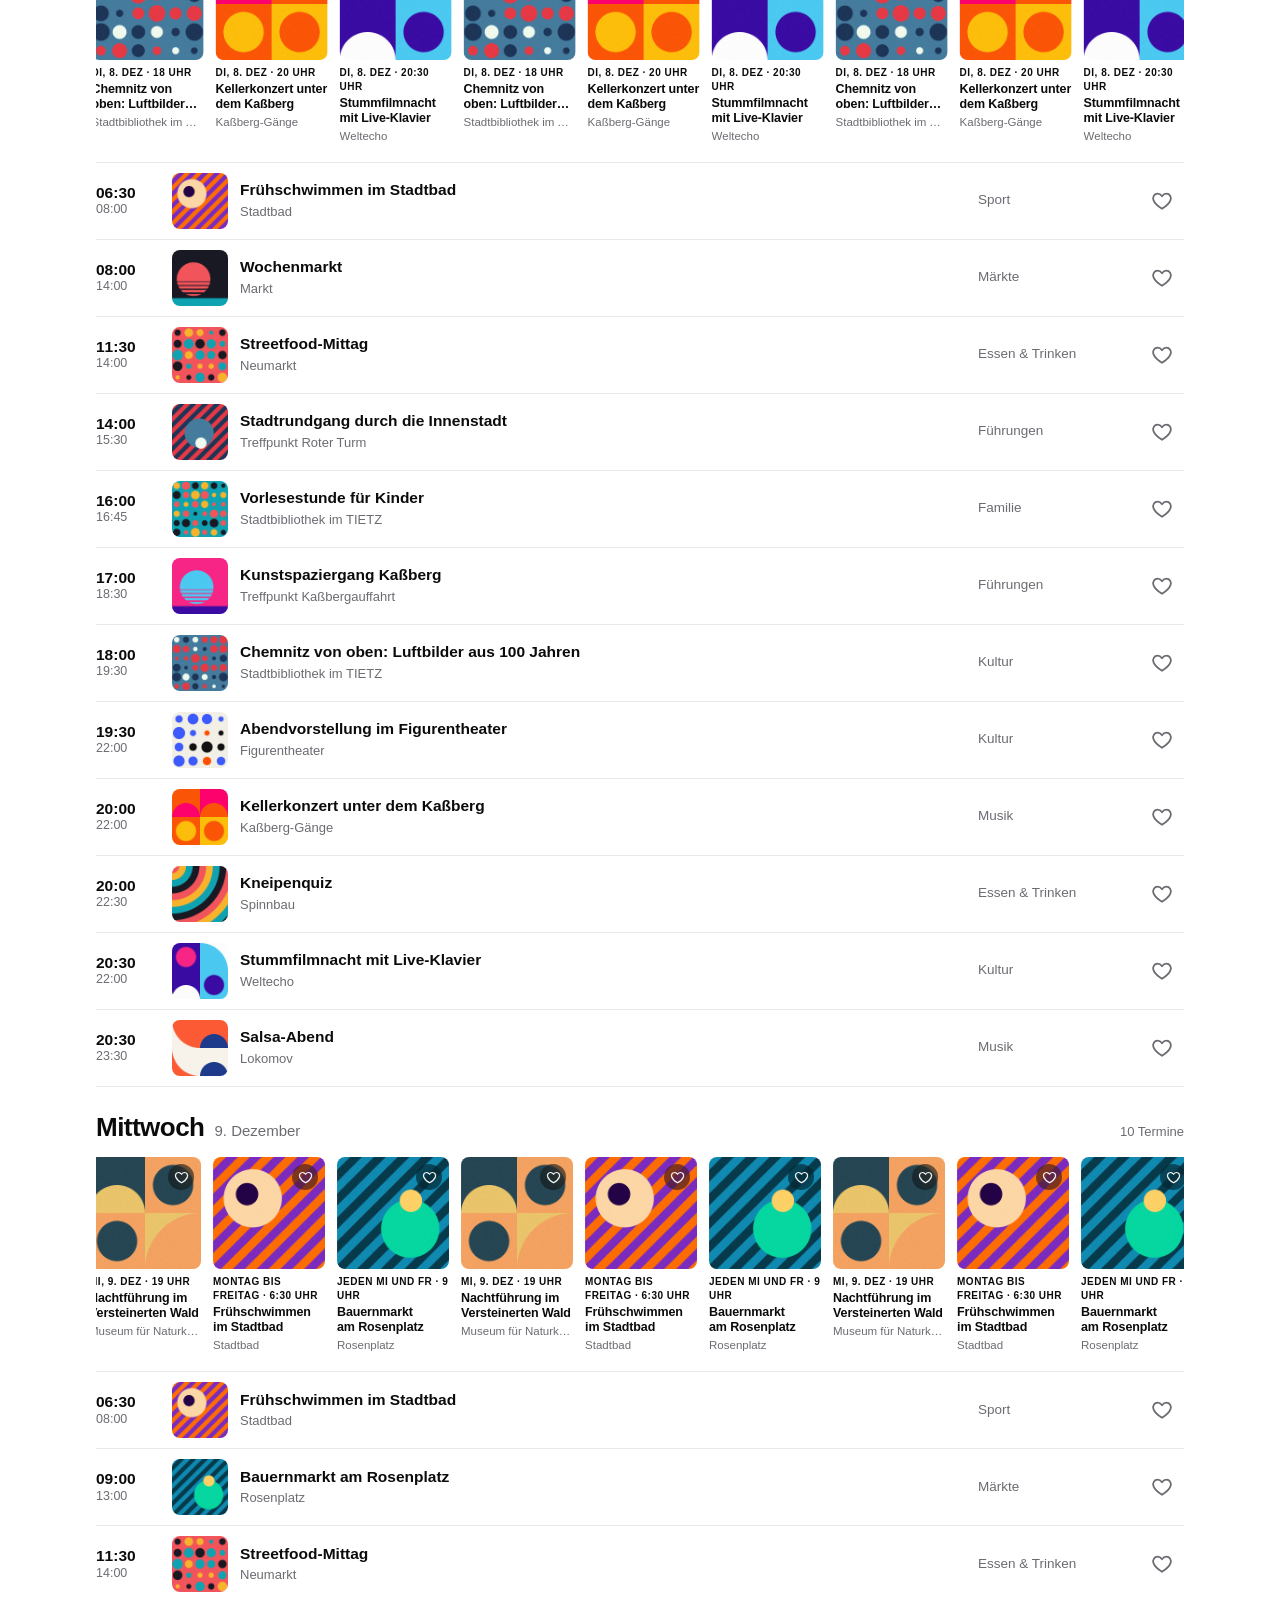
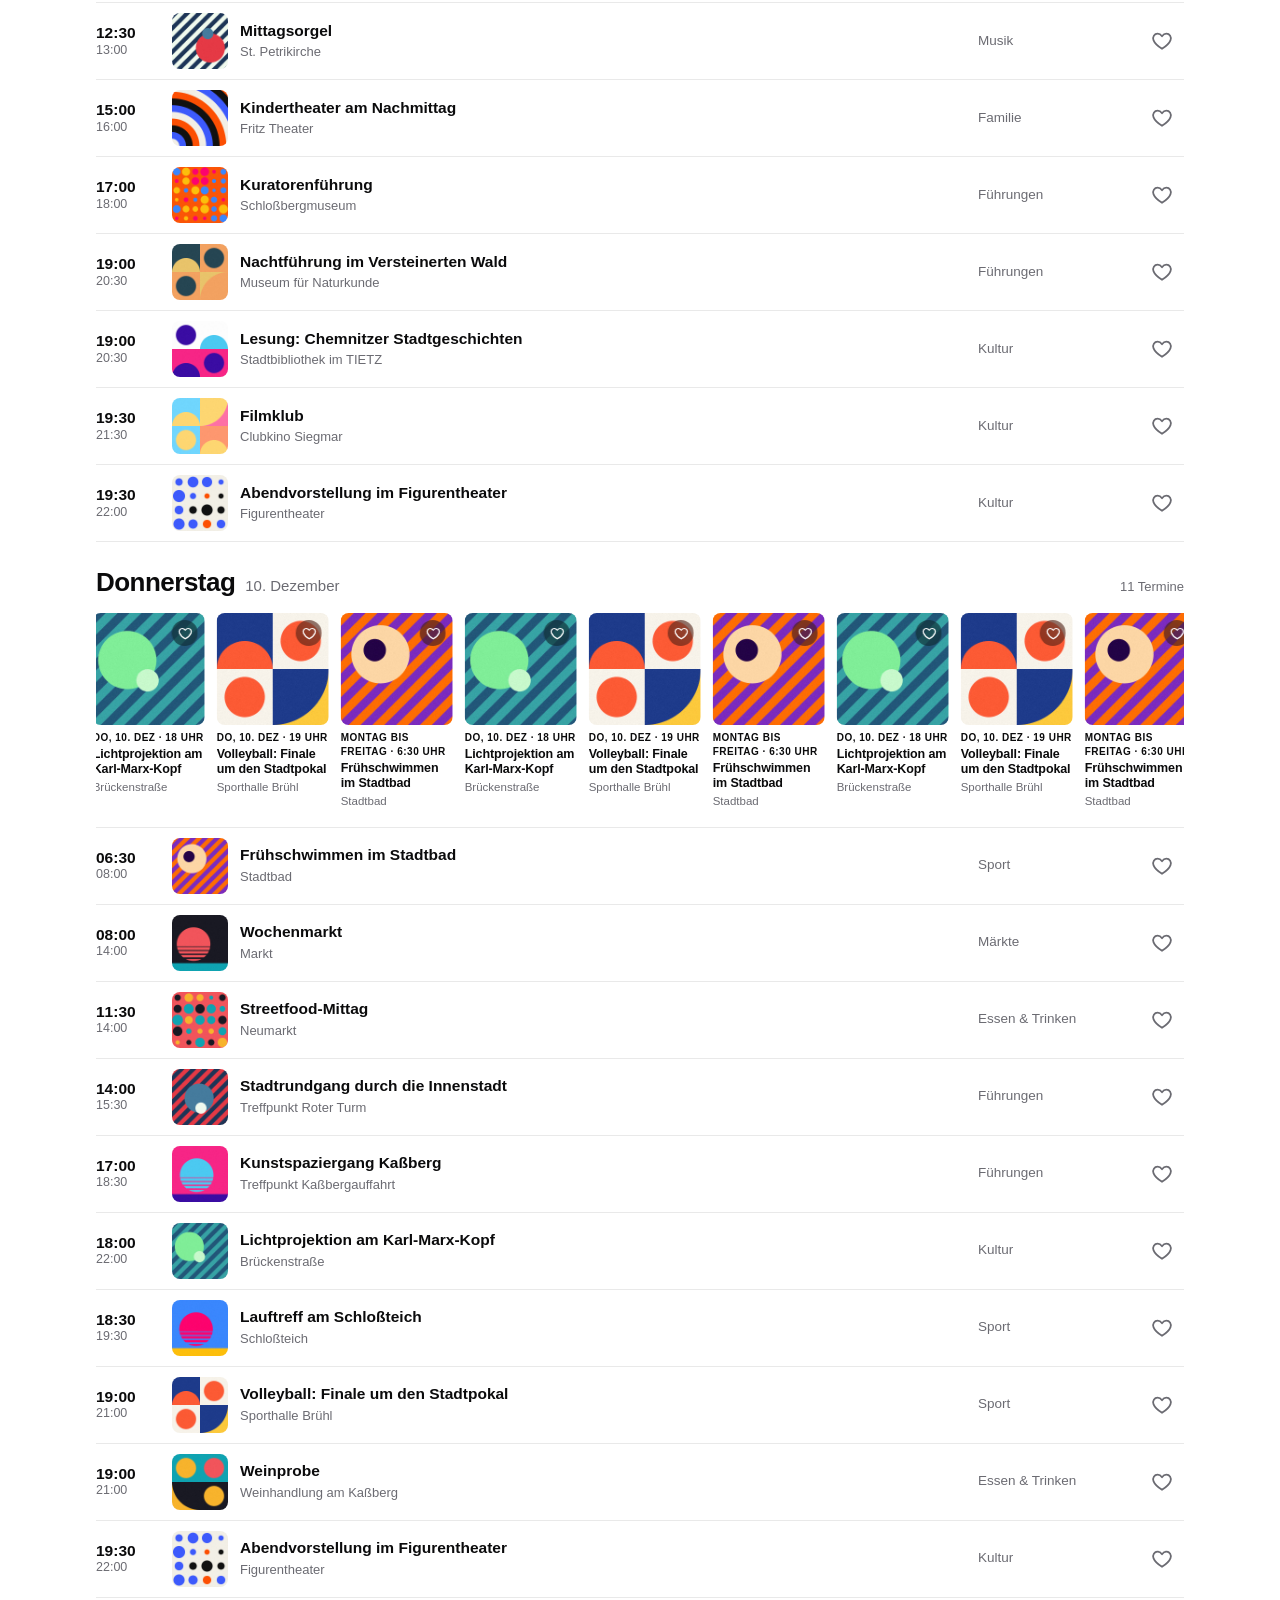
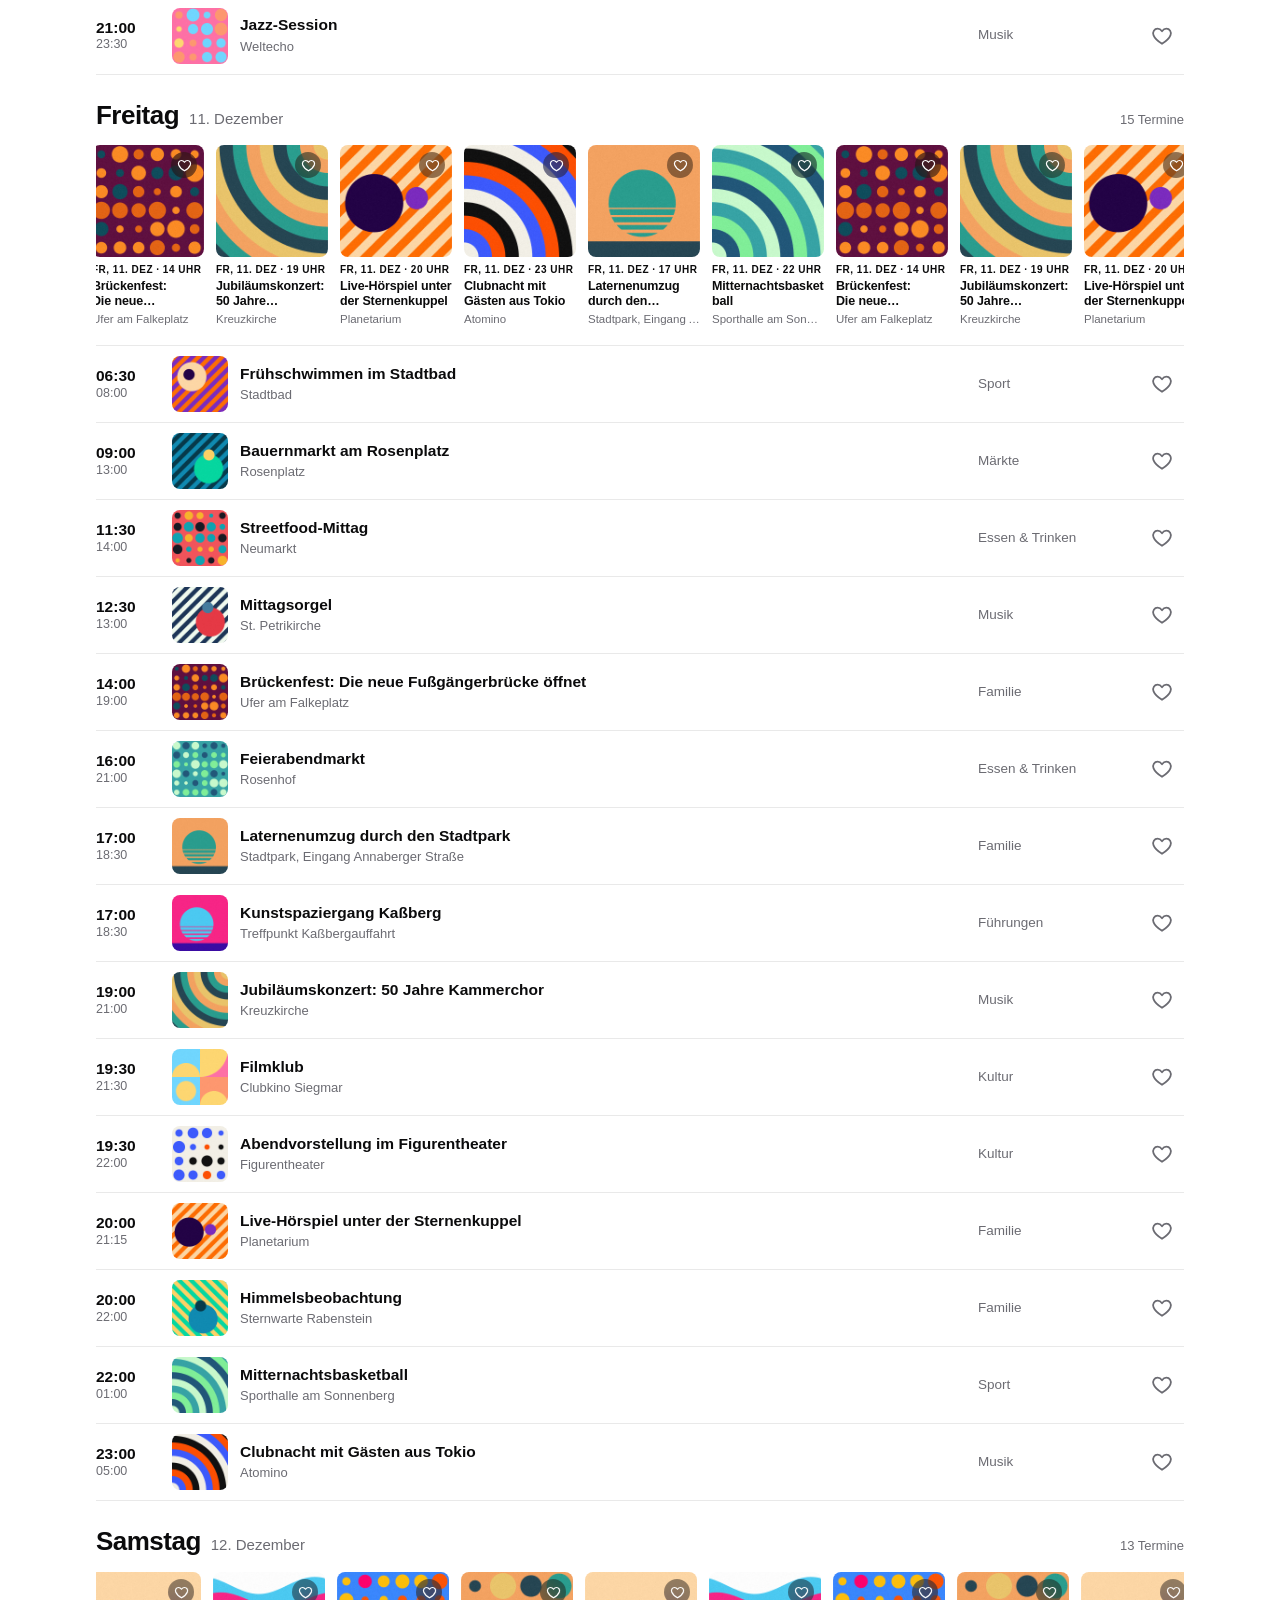
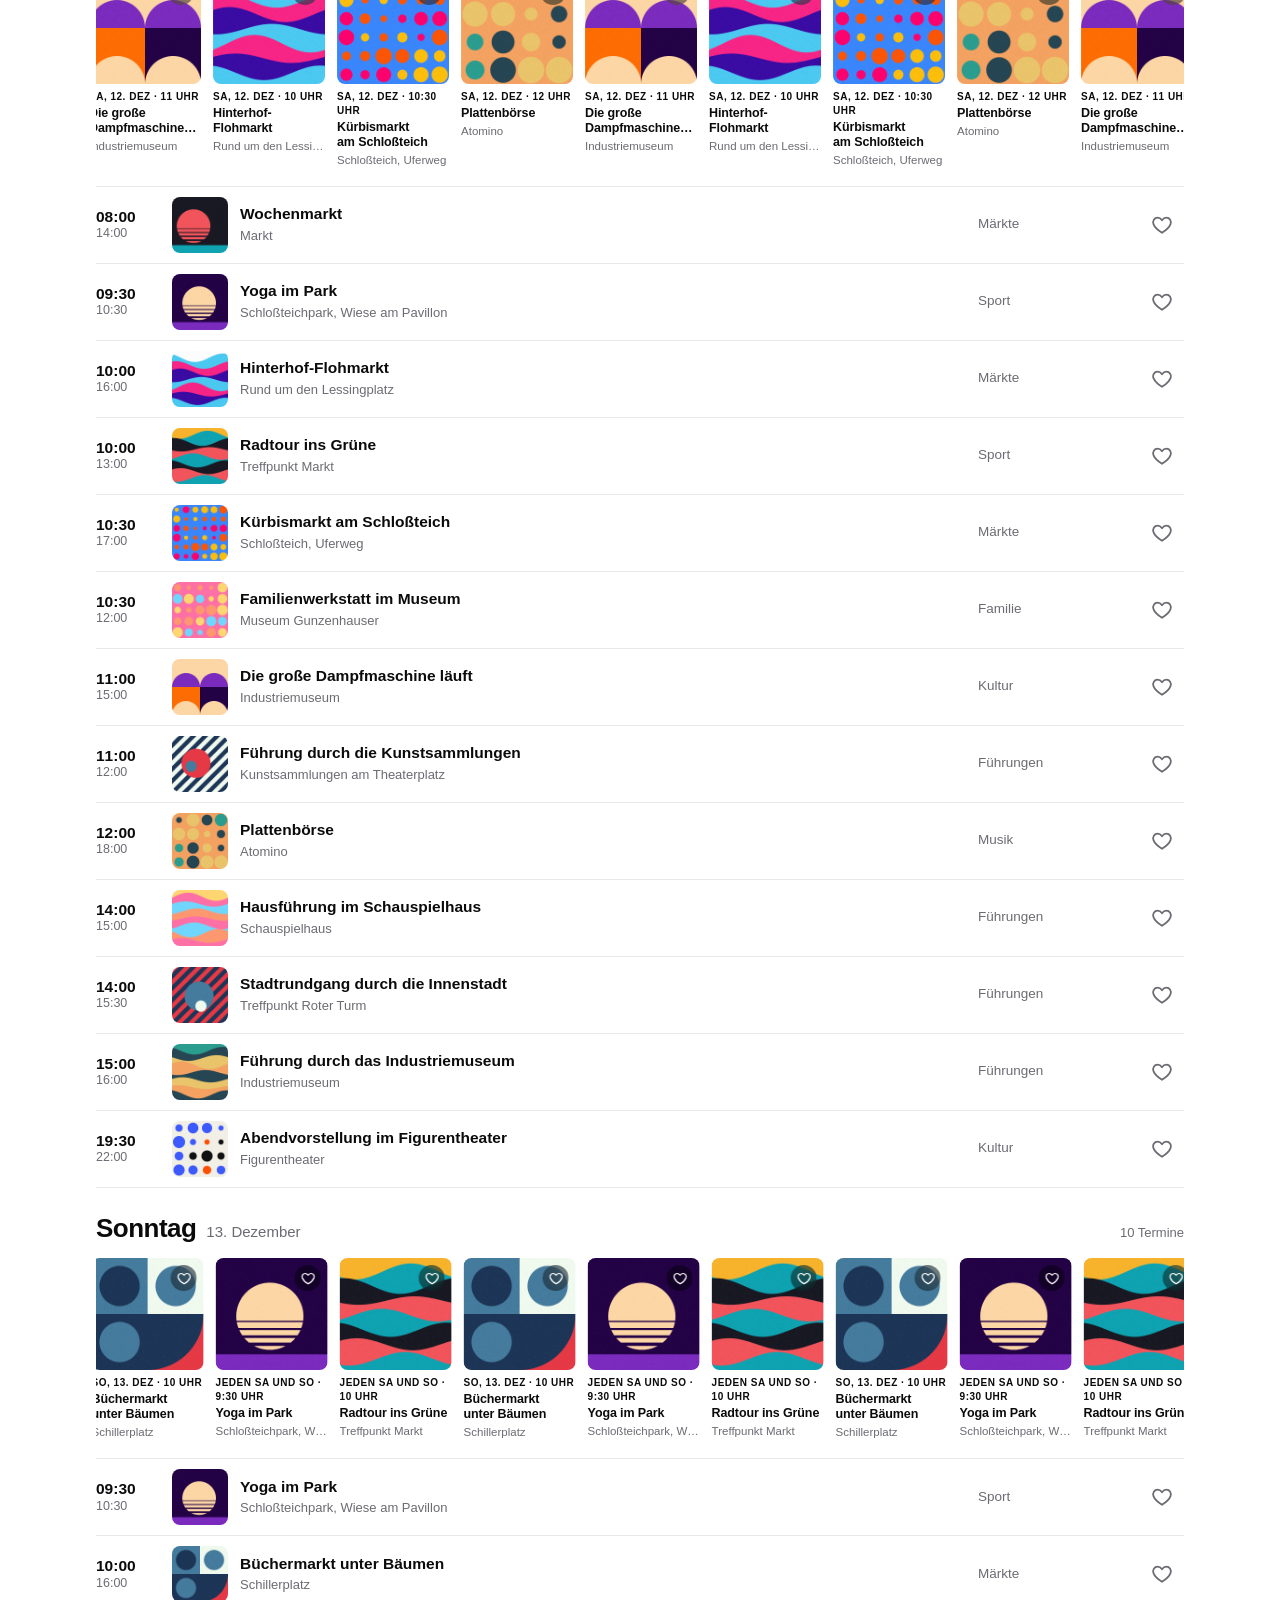
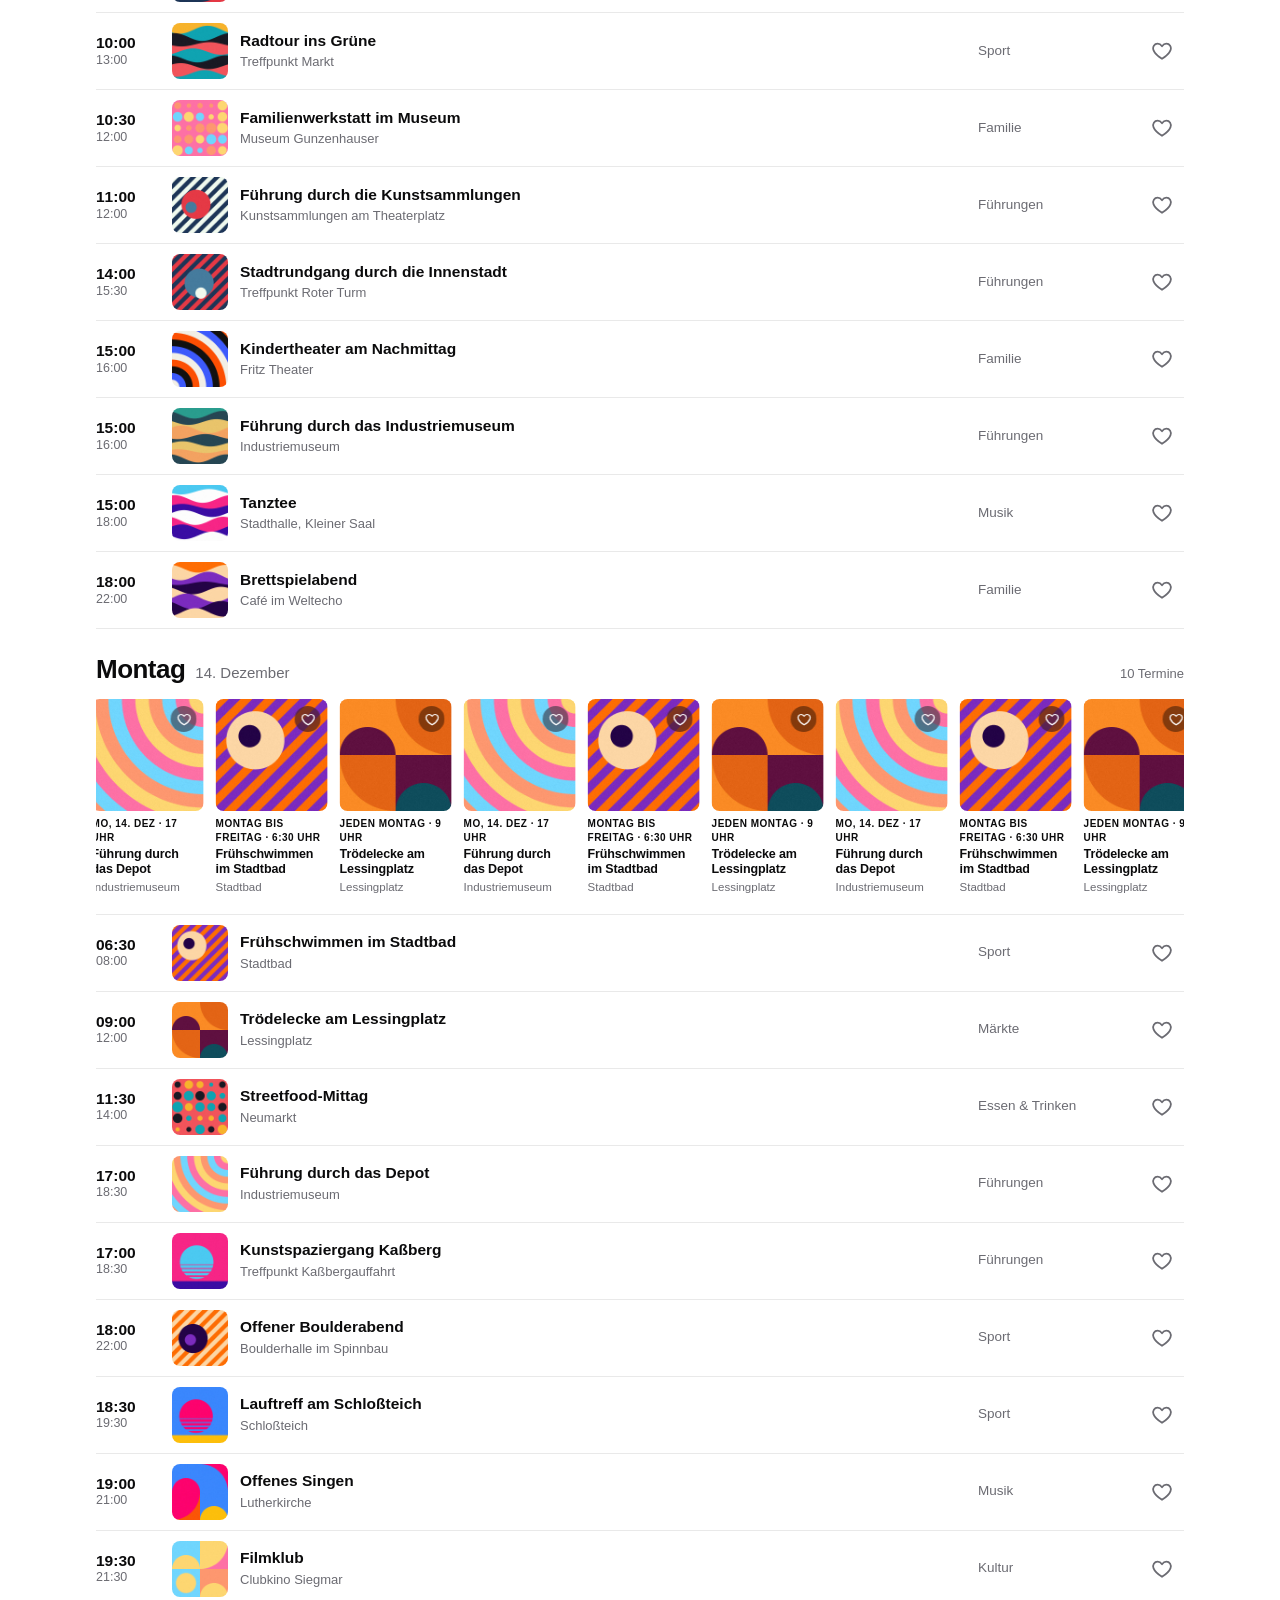
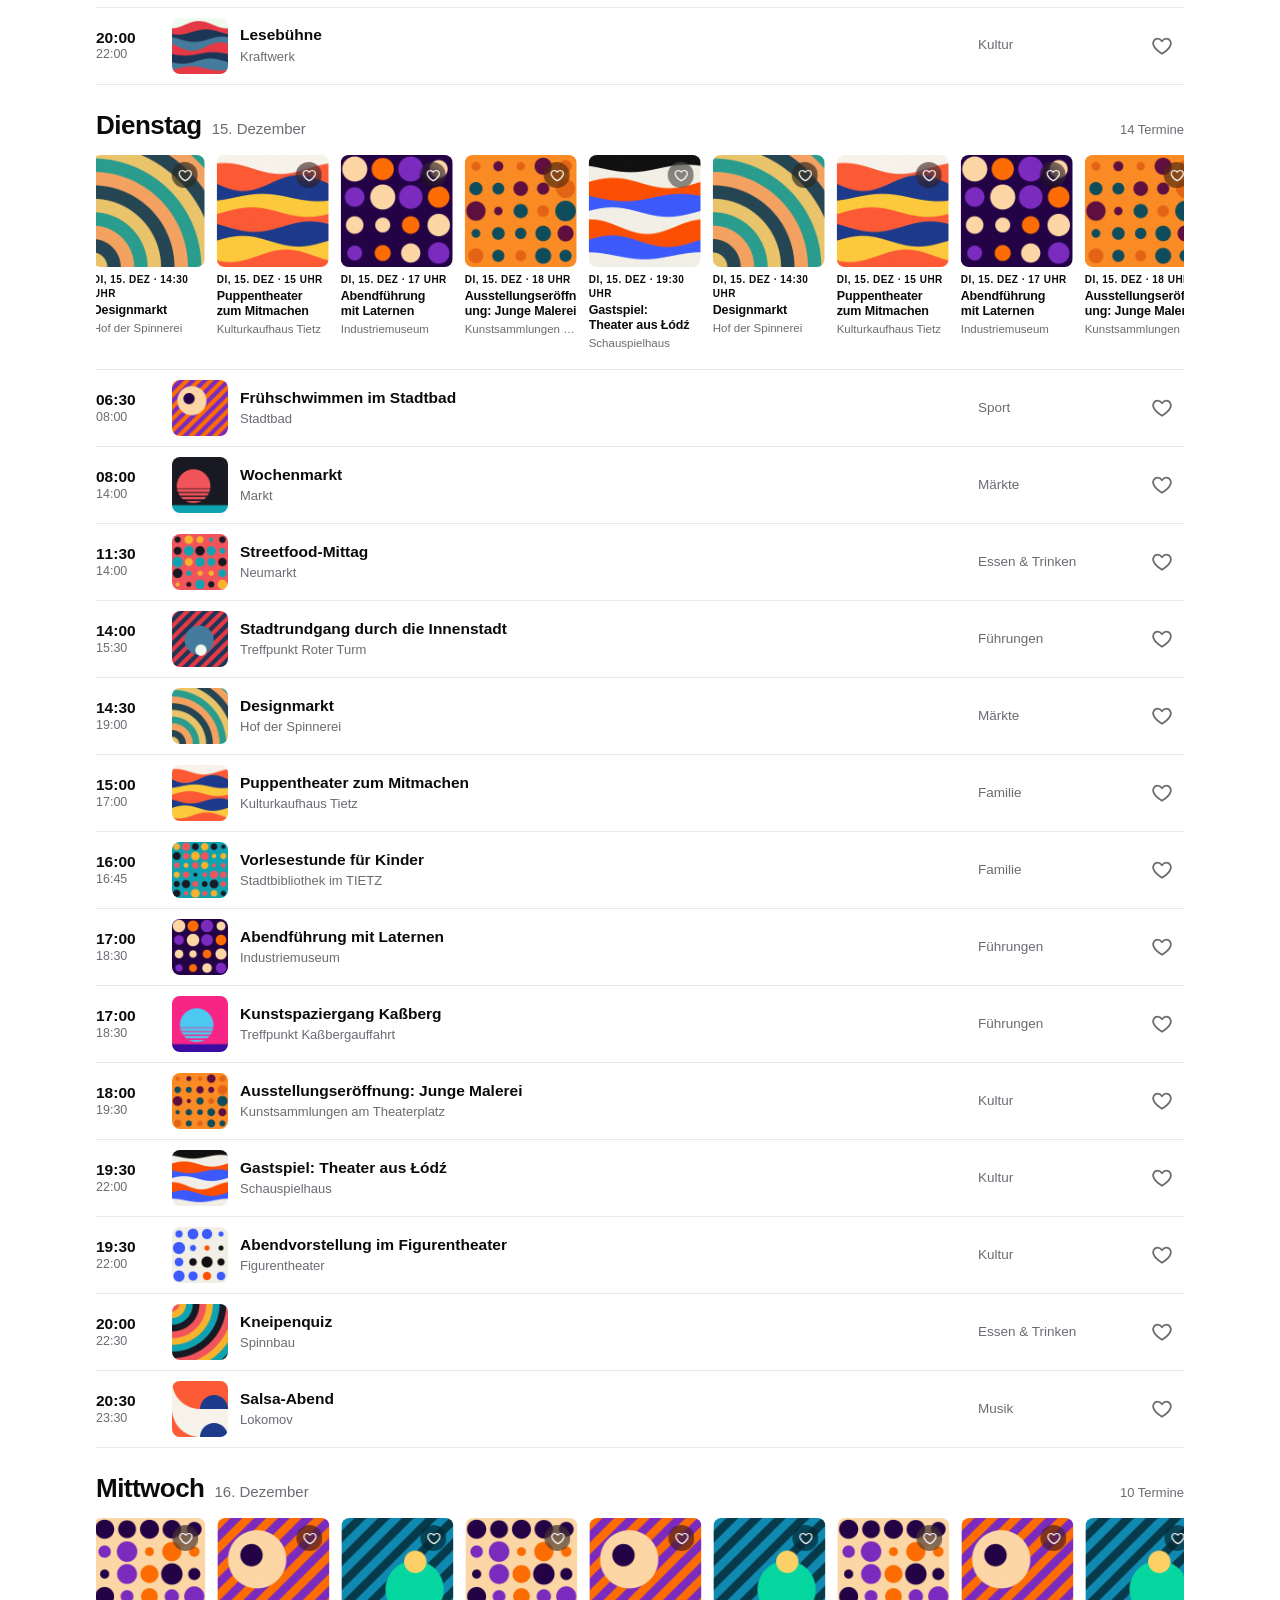
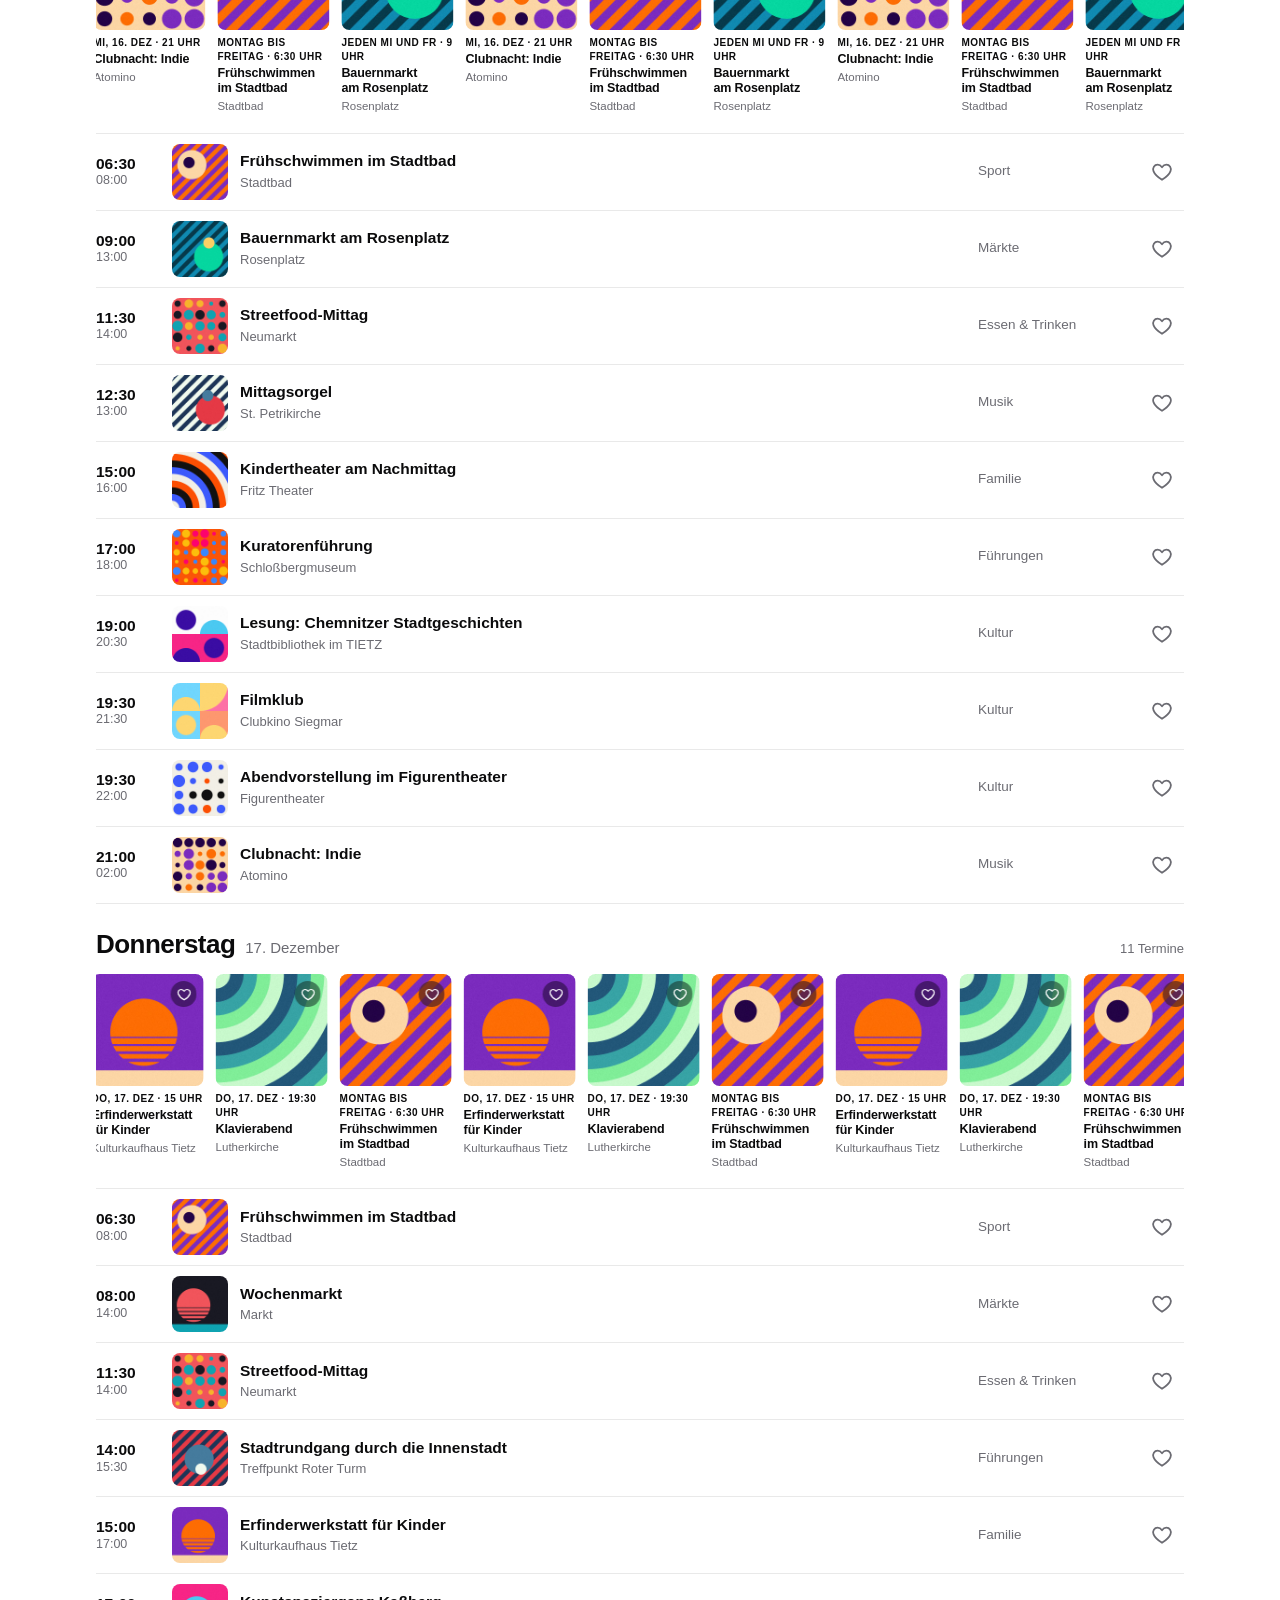
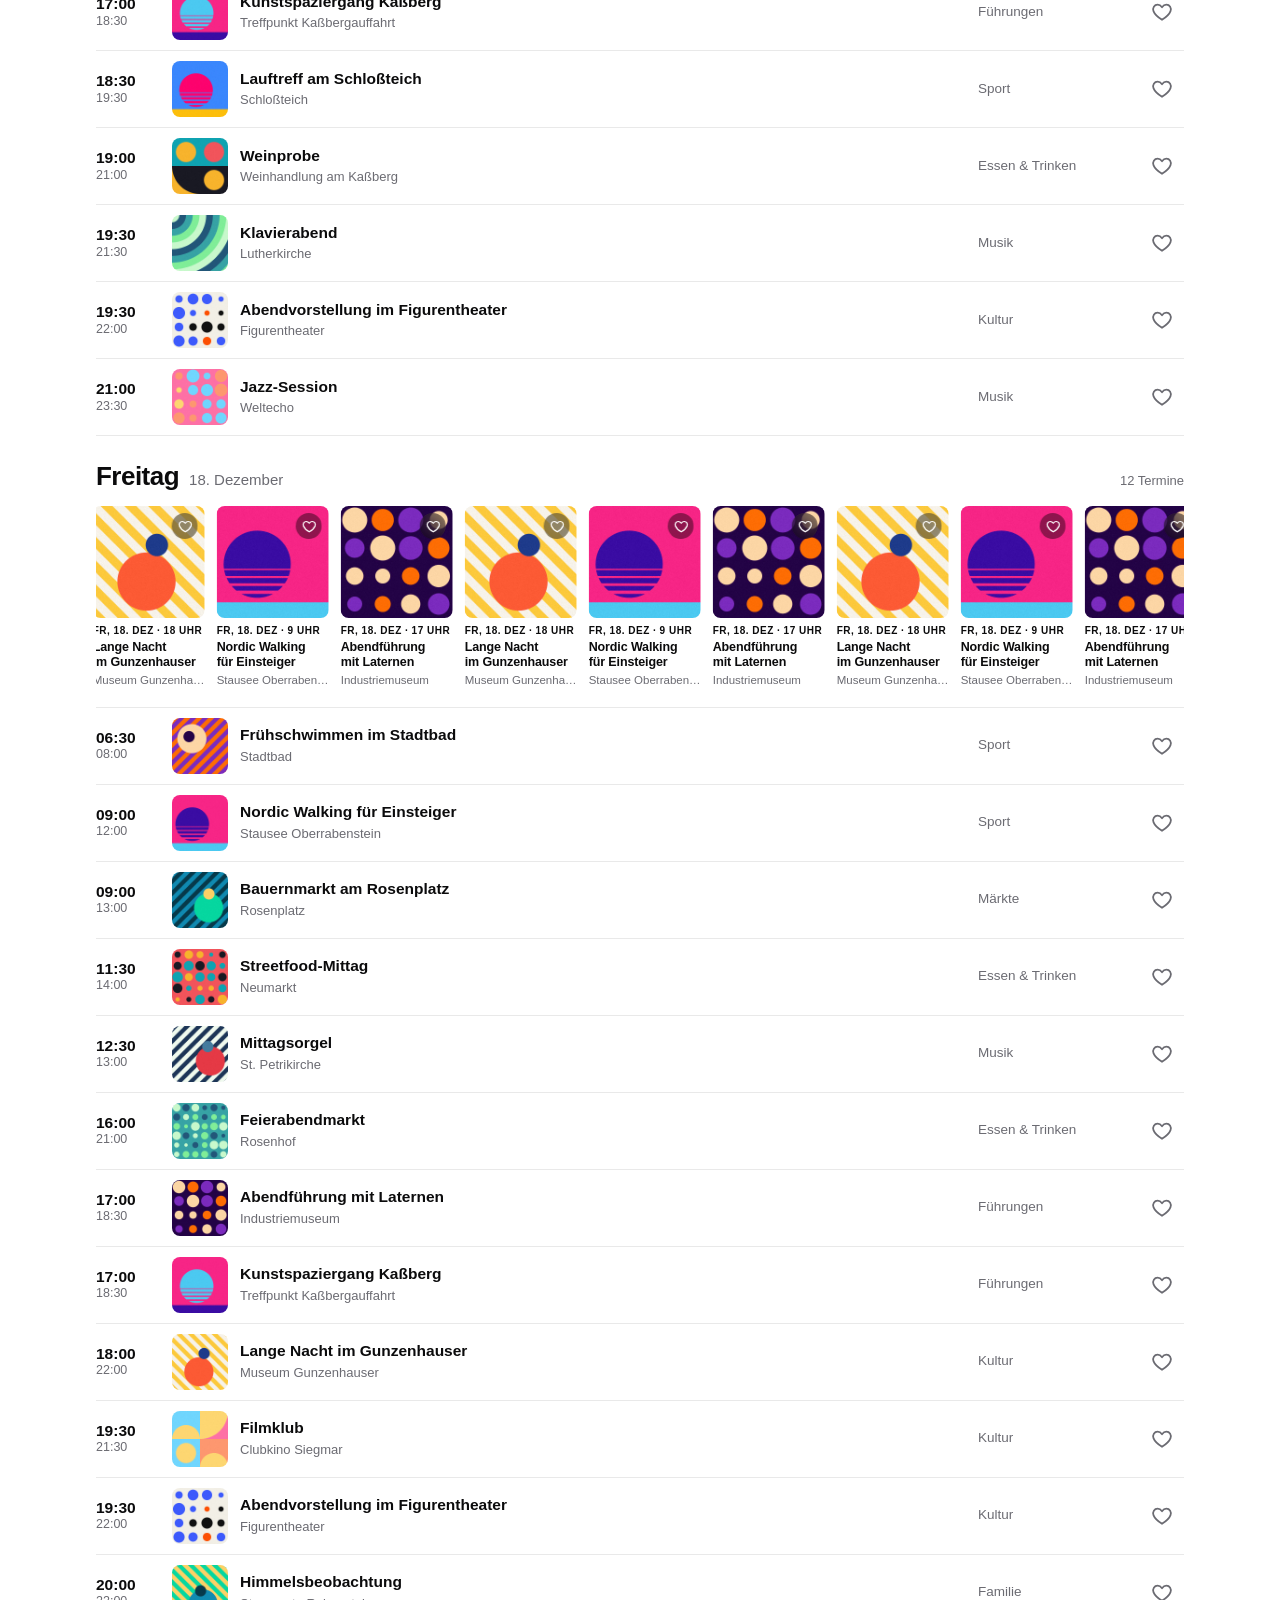
==== commit af4475e0: "Entwurf 4: Test-Video bei Besondere Momente (Clubnacht) - Video aus dem Chat verkleinert auf 480 × 6" ====
--- a/entwuerfe/entwurf-4-kombiniert.html
+++ b/entwuerfe/entwurf-4-kombiniert.html
@@ -305,7 +305,7 @@
   //   webp:  animiertes WebP, ca. 480 × 600 Pixel, möglichst unter 400 KB
   // Reihenfolge: Video, sonst animiertes Bild, sonst normales Bild mit sanftem Zoom.
   // Beispiel: a03: { video: 'medien/orgelnacht.mp4', webp: 'medien/orgelnacht.webp' }
-  const MEDIA = {};
+  const MEDIA = { a13: { video: 'medien/konzert.mp4' } };   // Clubnacht: erstes echtes Test-Video (480 × 640, 4 s, 140 KB)
 
   // Besondere Termine: [id, Tage ab heute, Beginn, Ende, Kategorie, Merkmal, Rhythmus-Text, Titel, Ort, Stadtteil, Preis, Beschreibung]
   const SPECIAL = [
@@ -633,7 +633,8 @@
   }
 
   function renderHero() {
-    const list = rank(items.filter(e => e.rhythm !== 'regelmaessig')).slice(0, 30);
+    const list = rank(items.filter(e => e.rhythm !== 'regelmaessig')).slice(0, 30)
+      .sort((a, b) => !!b.video - !!a.video);   // Karten mit Video zuerst
     heroRail.innerHTML = list.length ? list.map(e => card(e, 'lg')).join('') : `<p class="empty">Keine besonderen Termine in den gewählten Kategorien.</p>`;
     heroRail.scrollLeft = 0;
     live.disconnect();
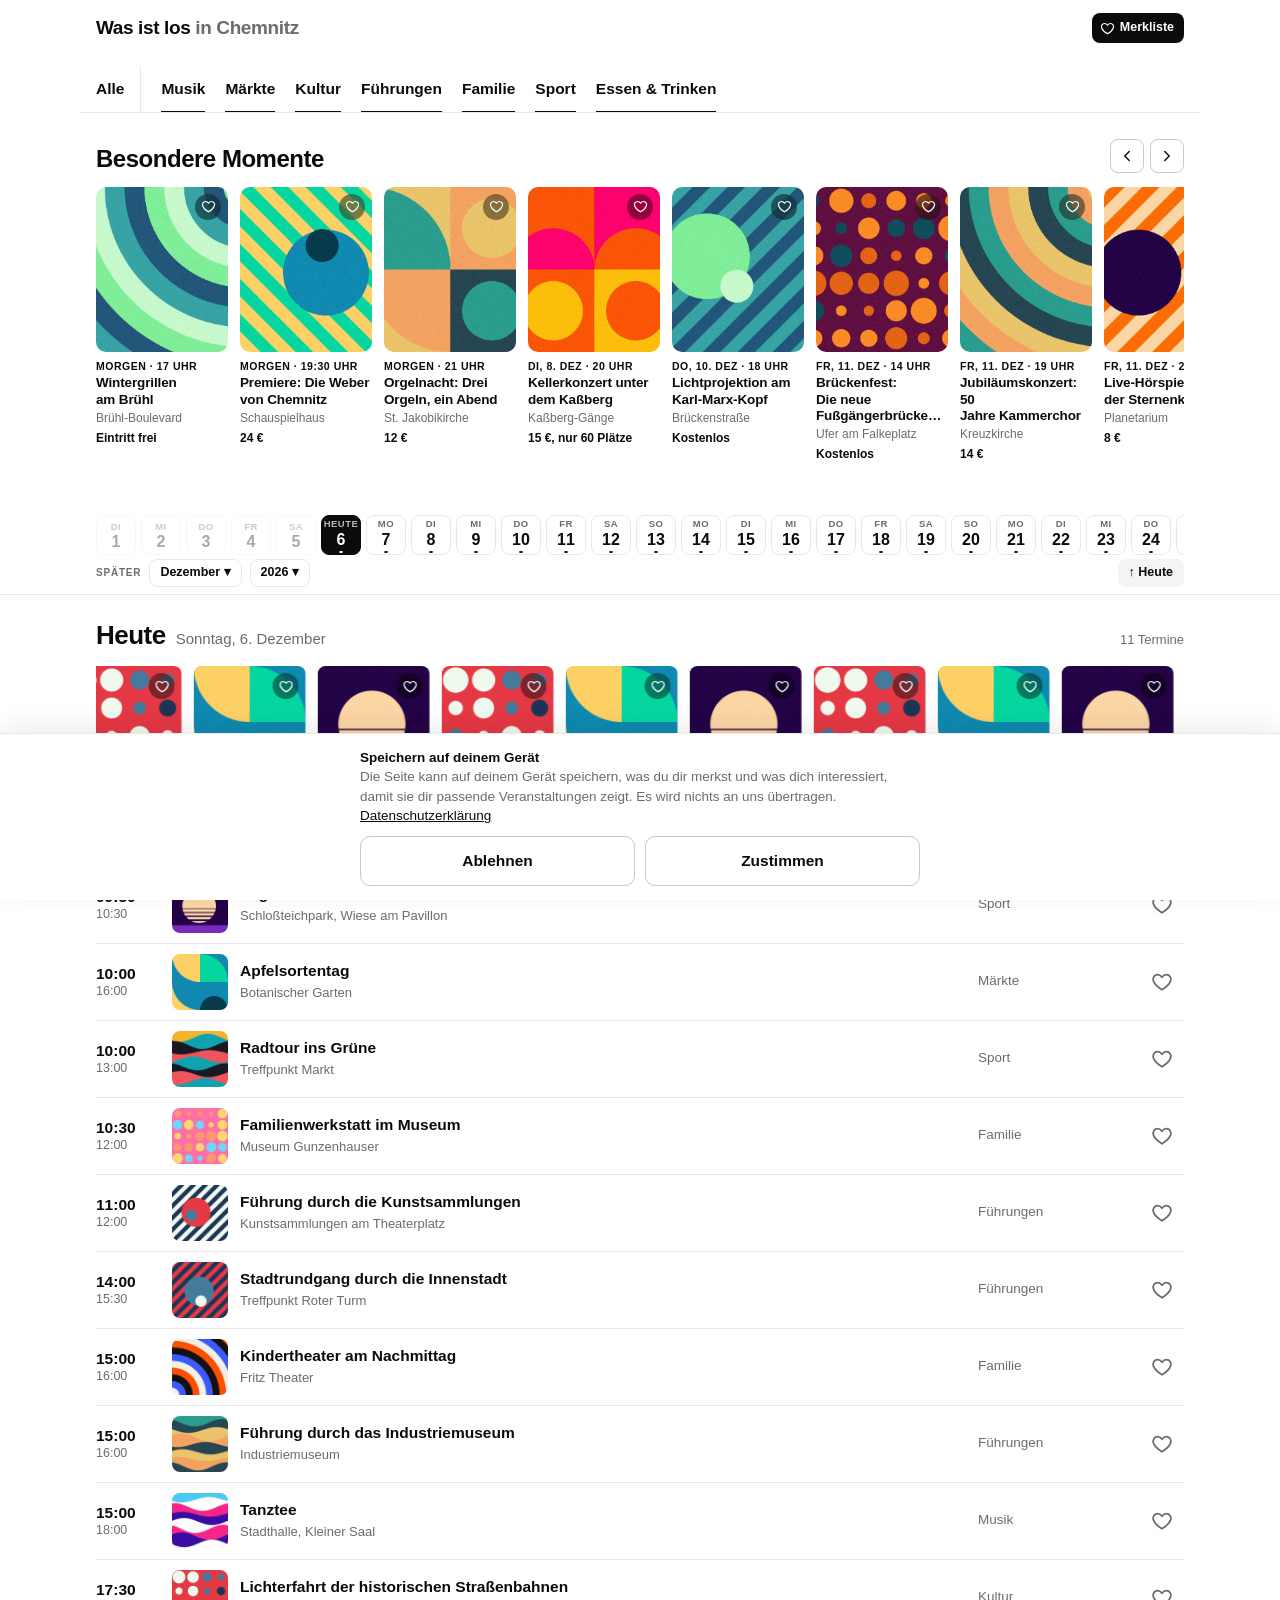
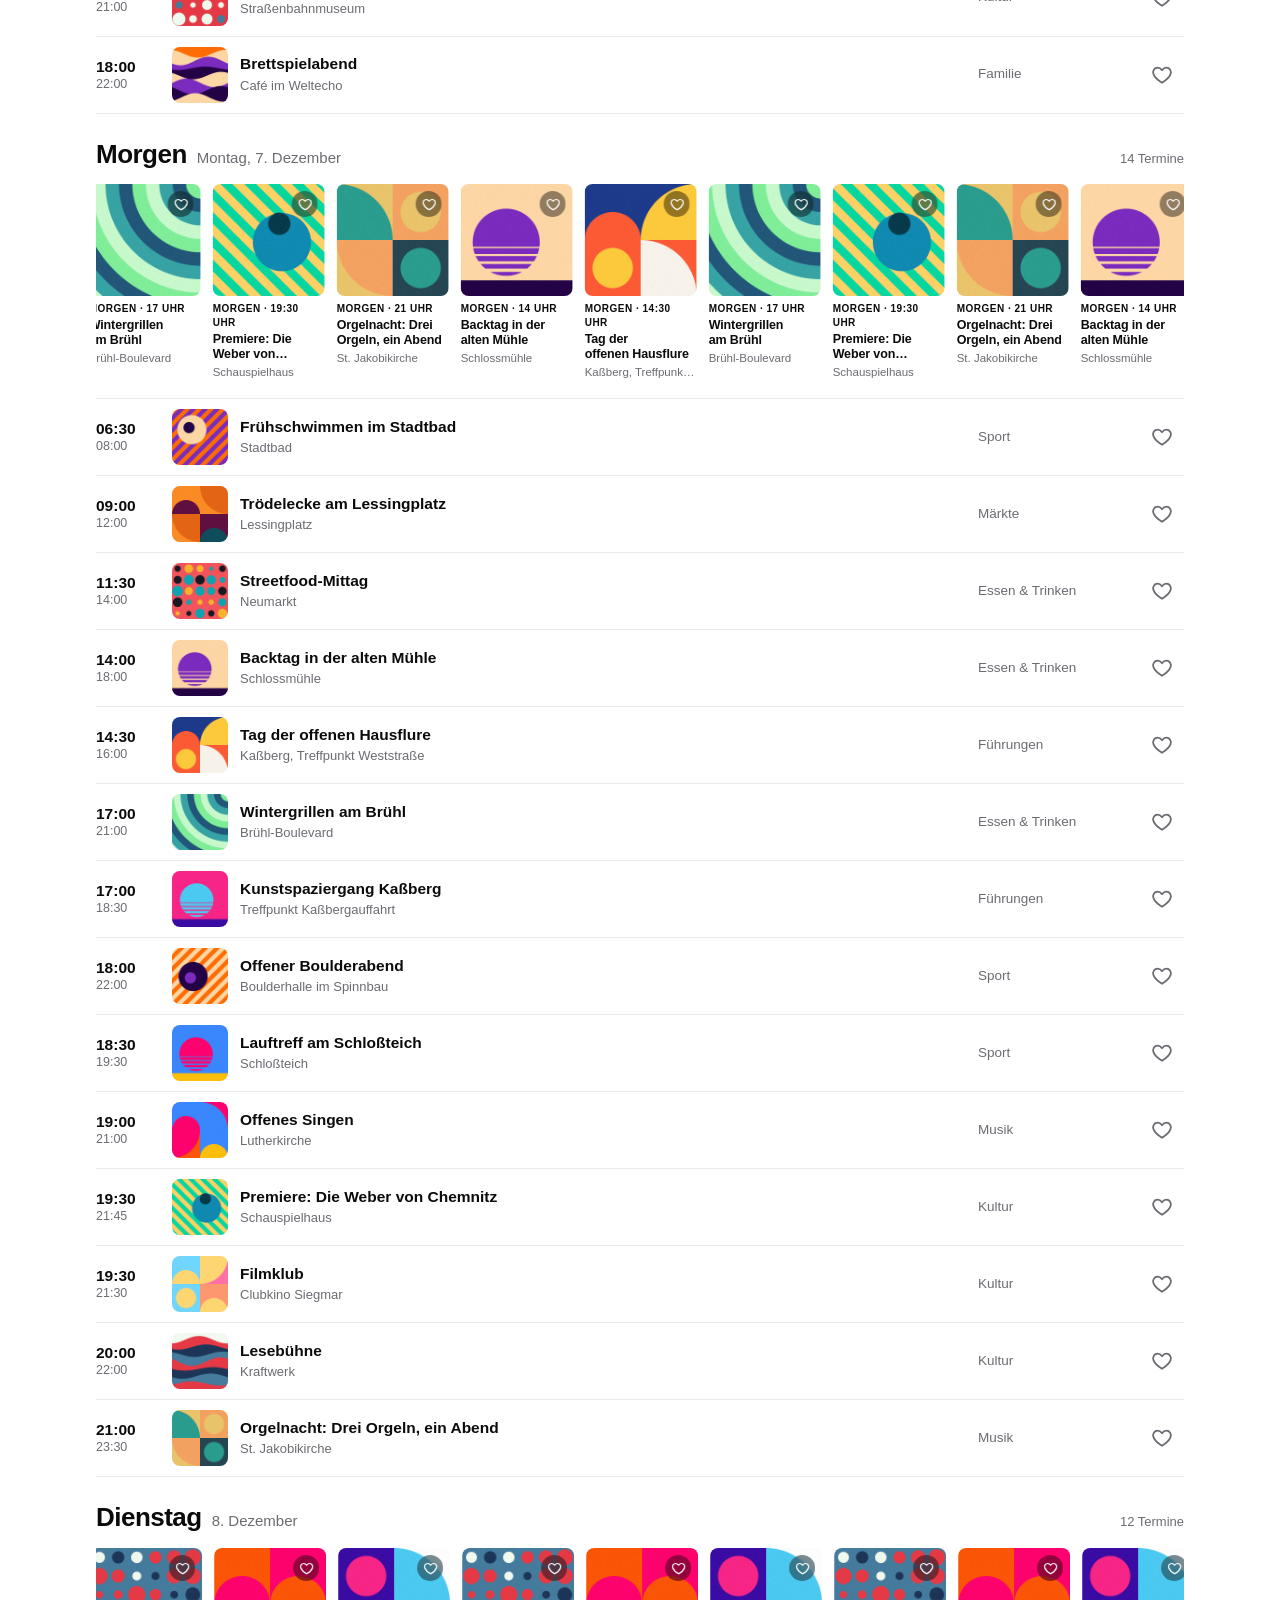
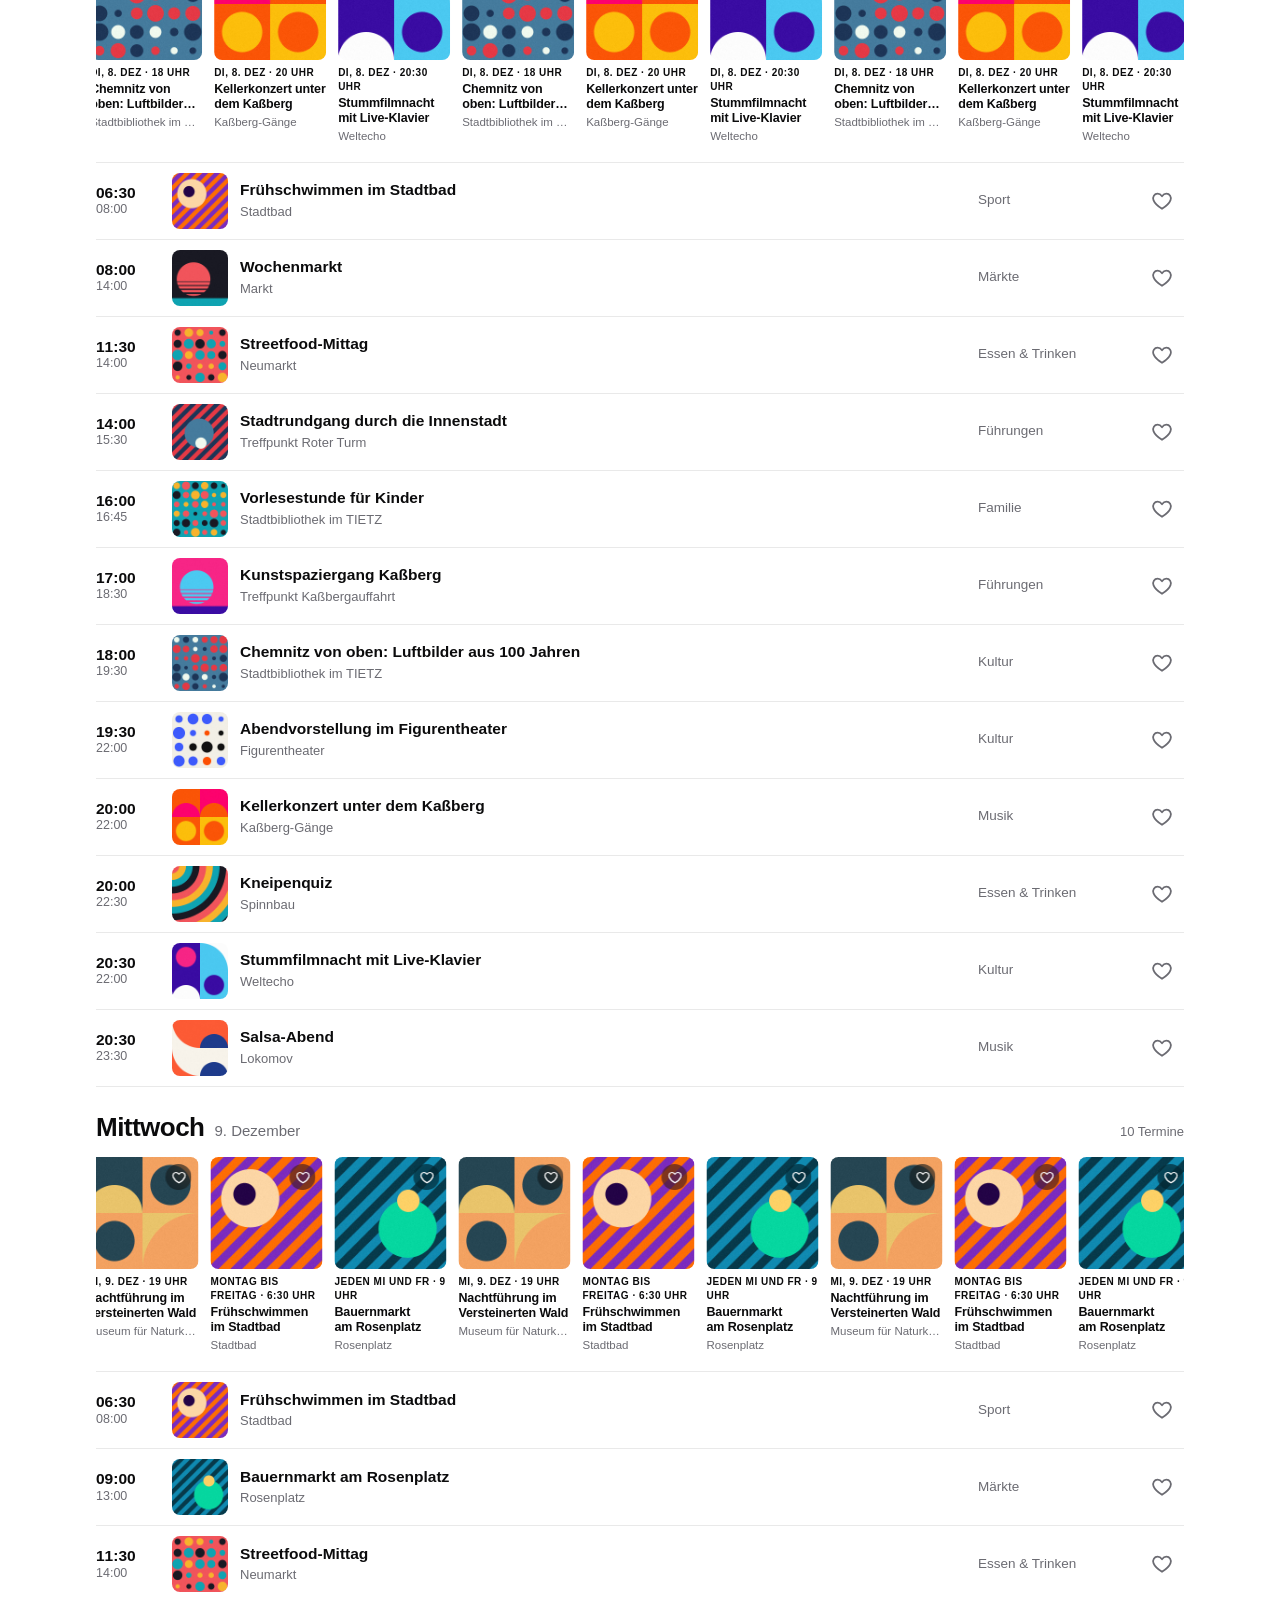
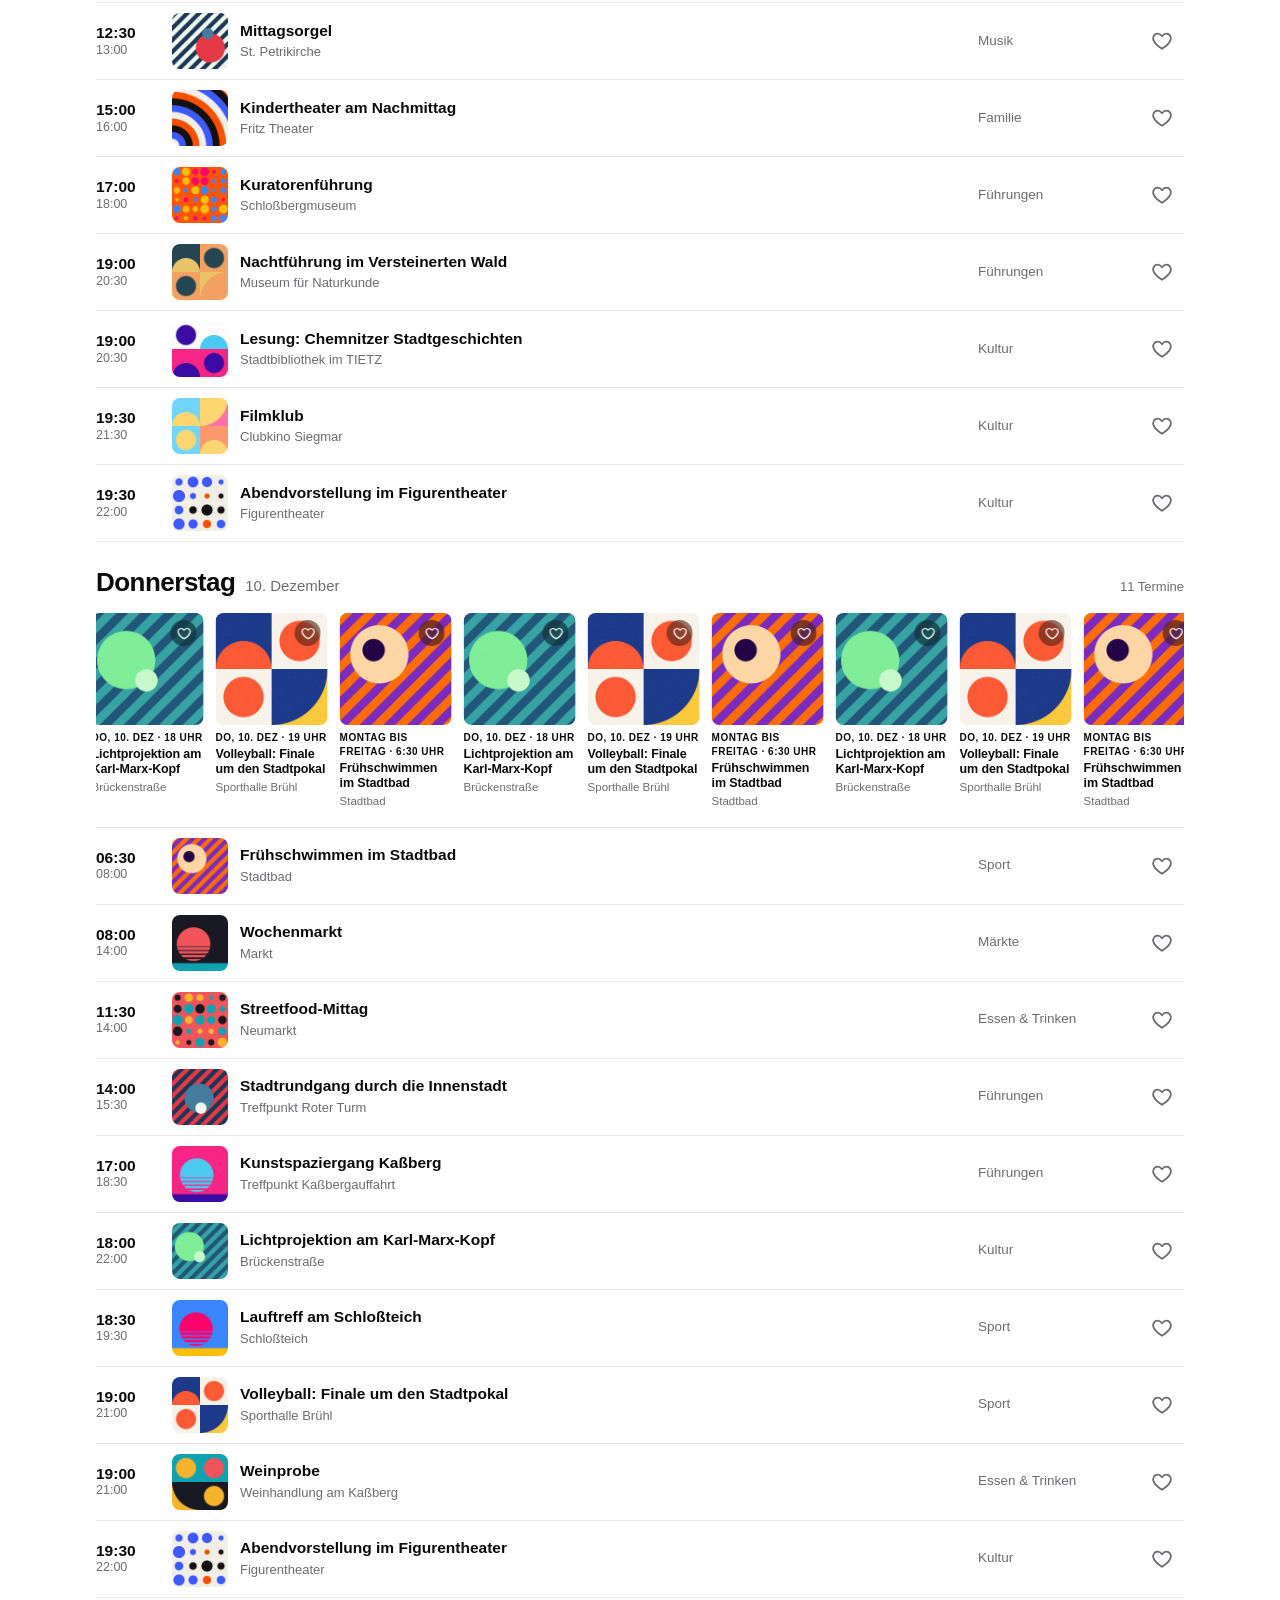
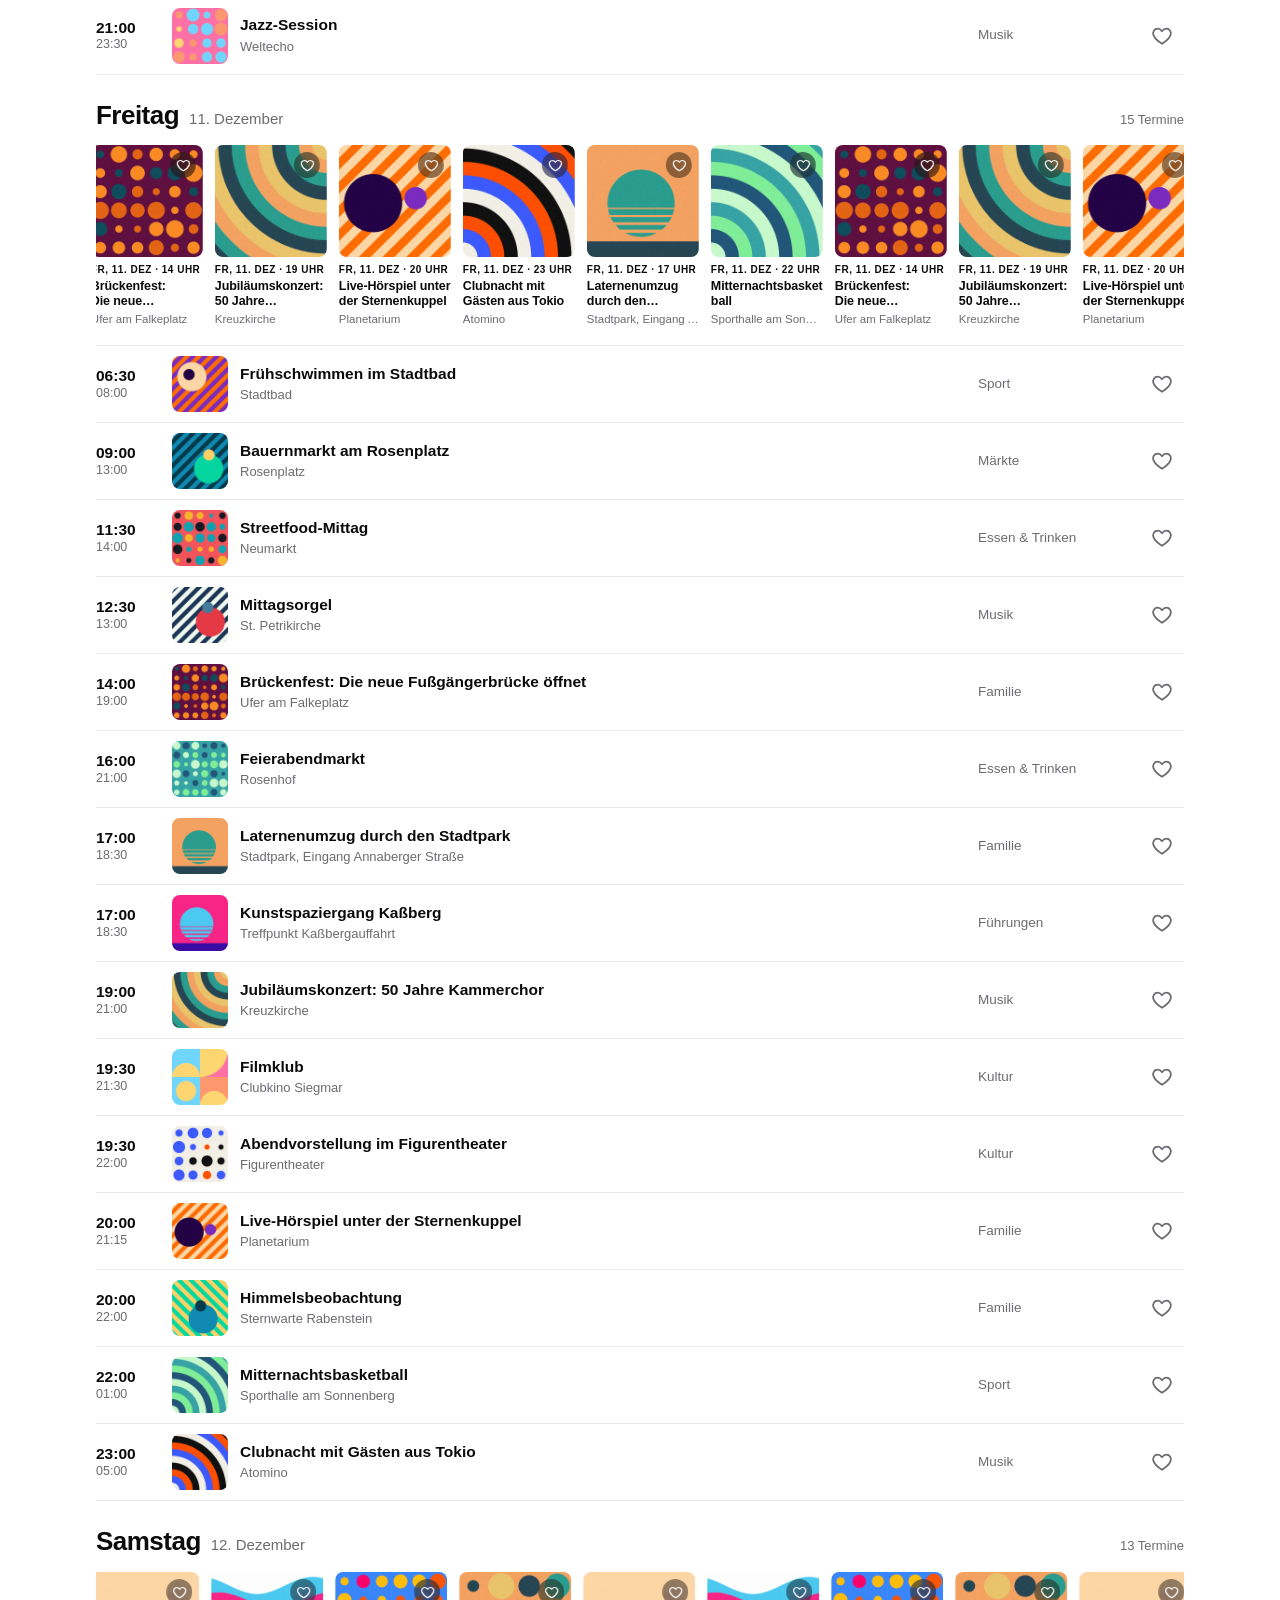
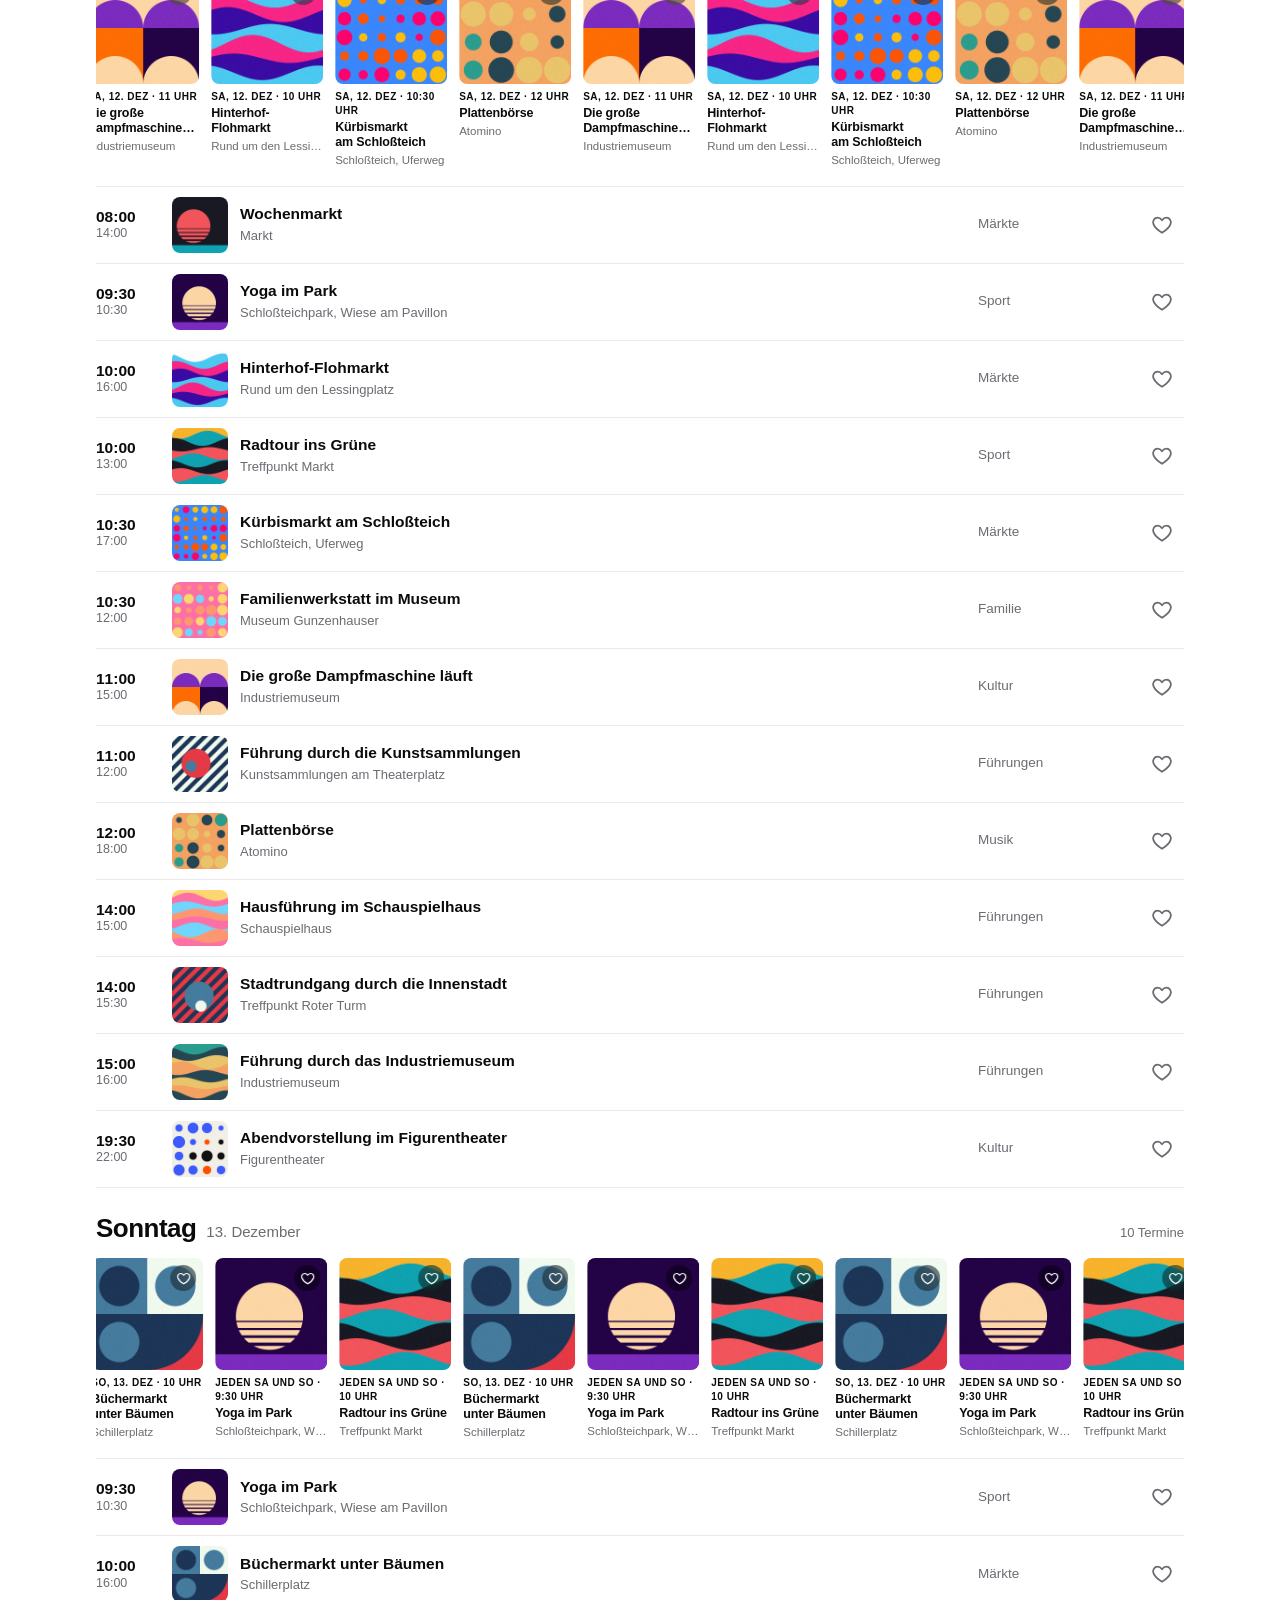
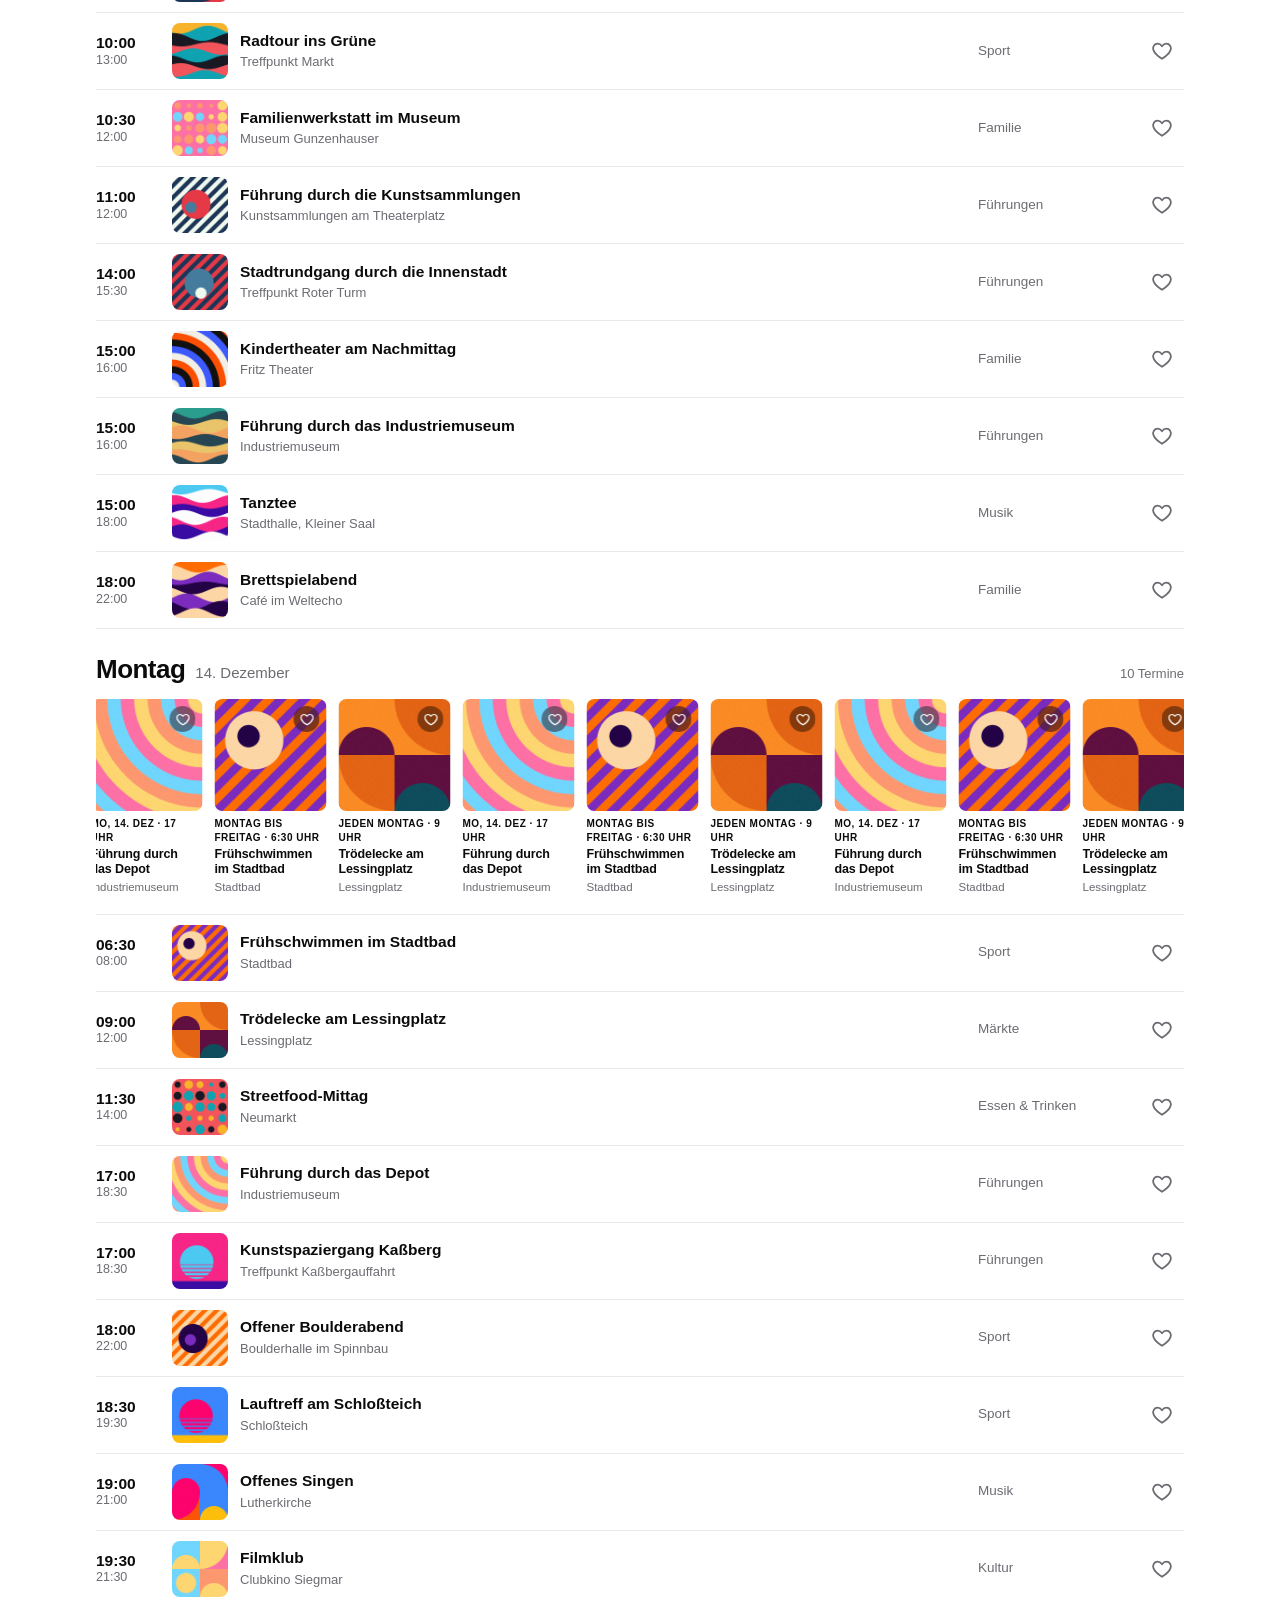
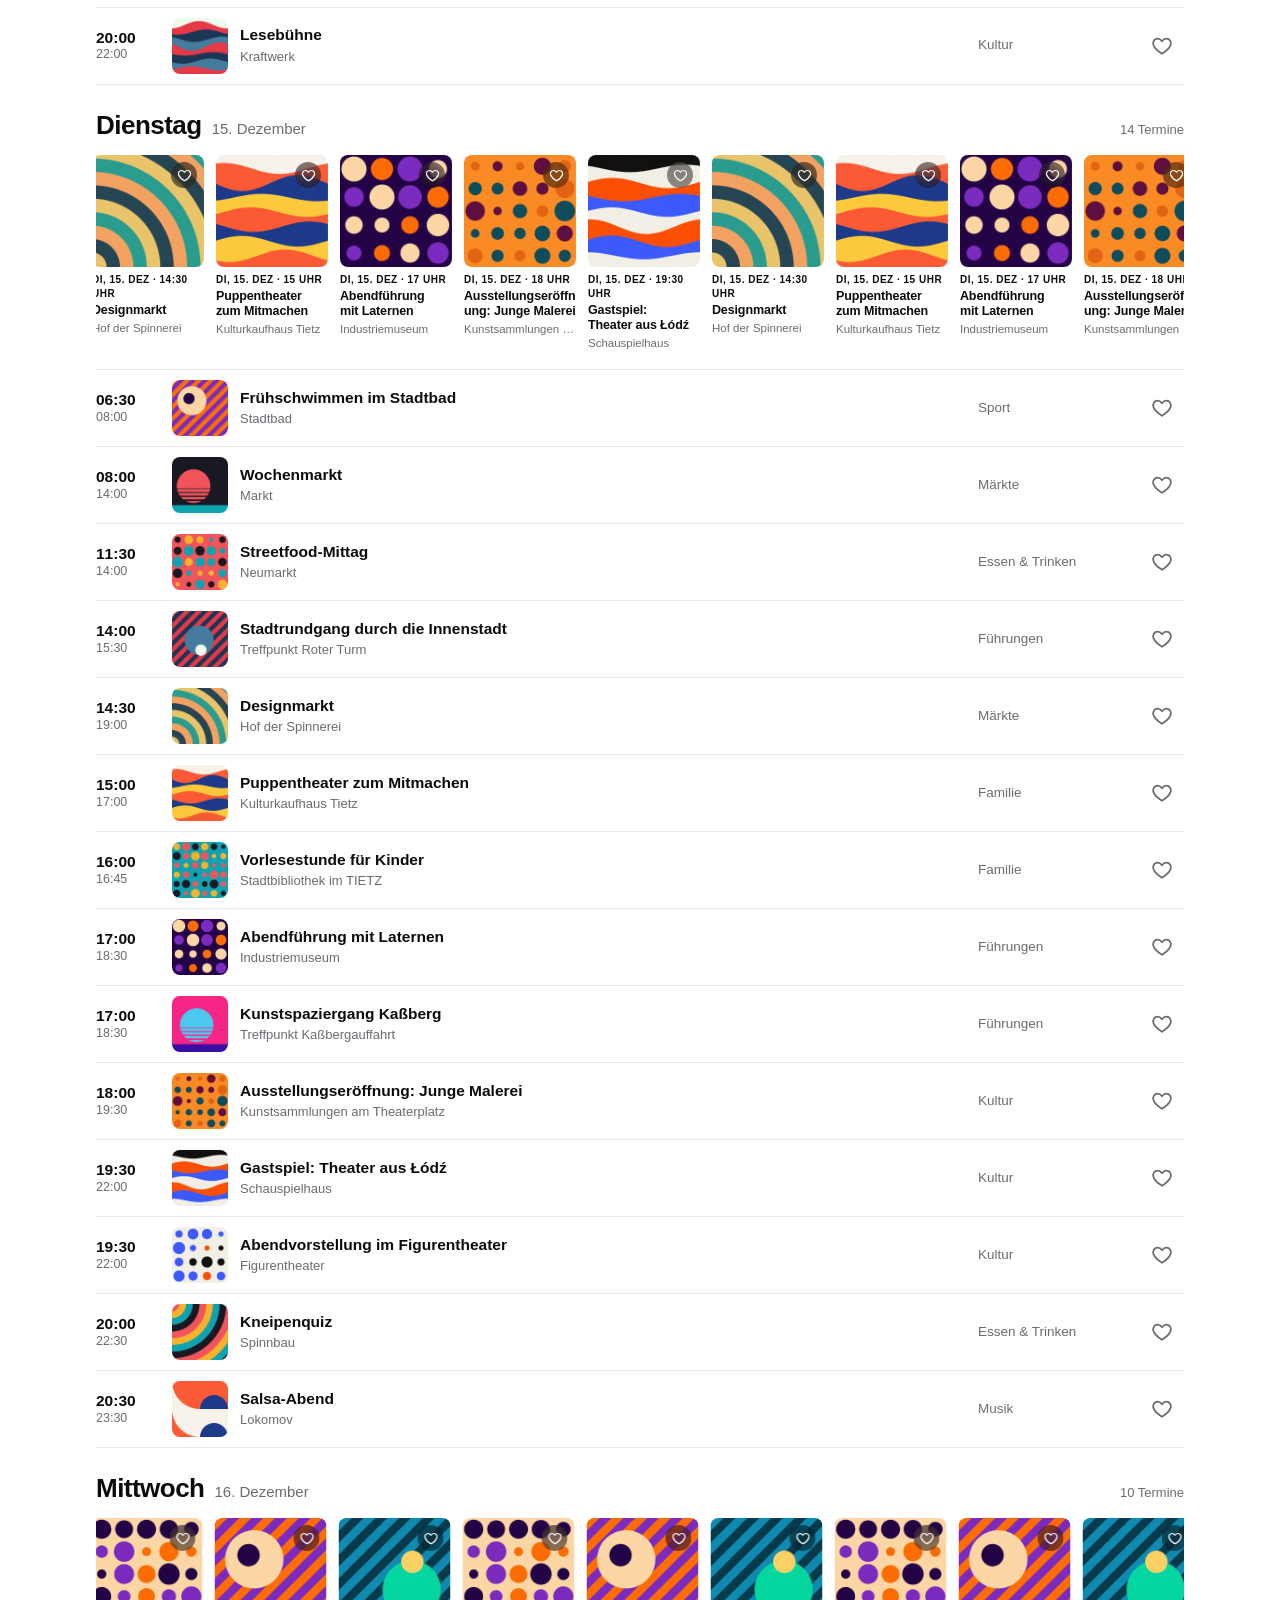
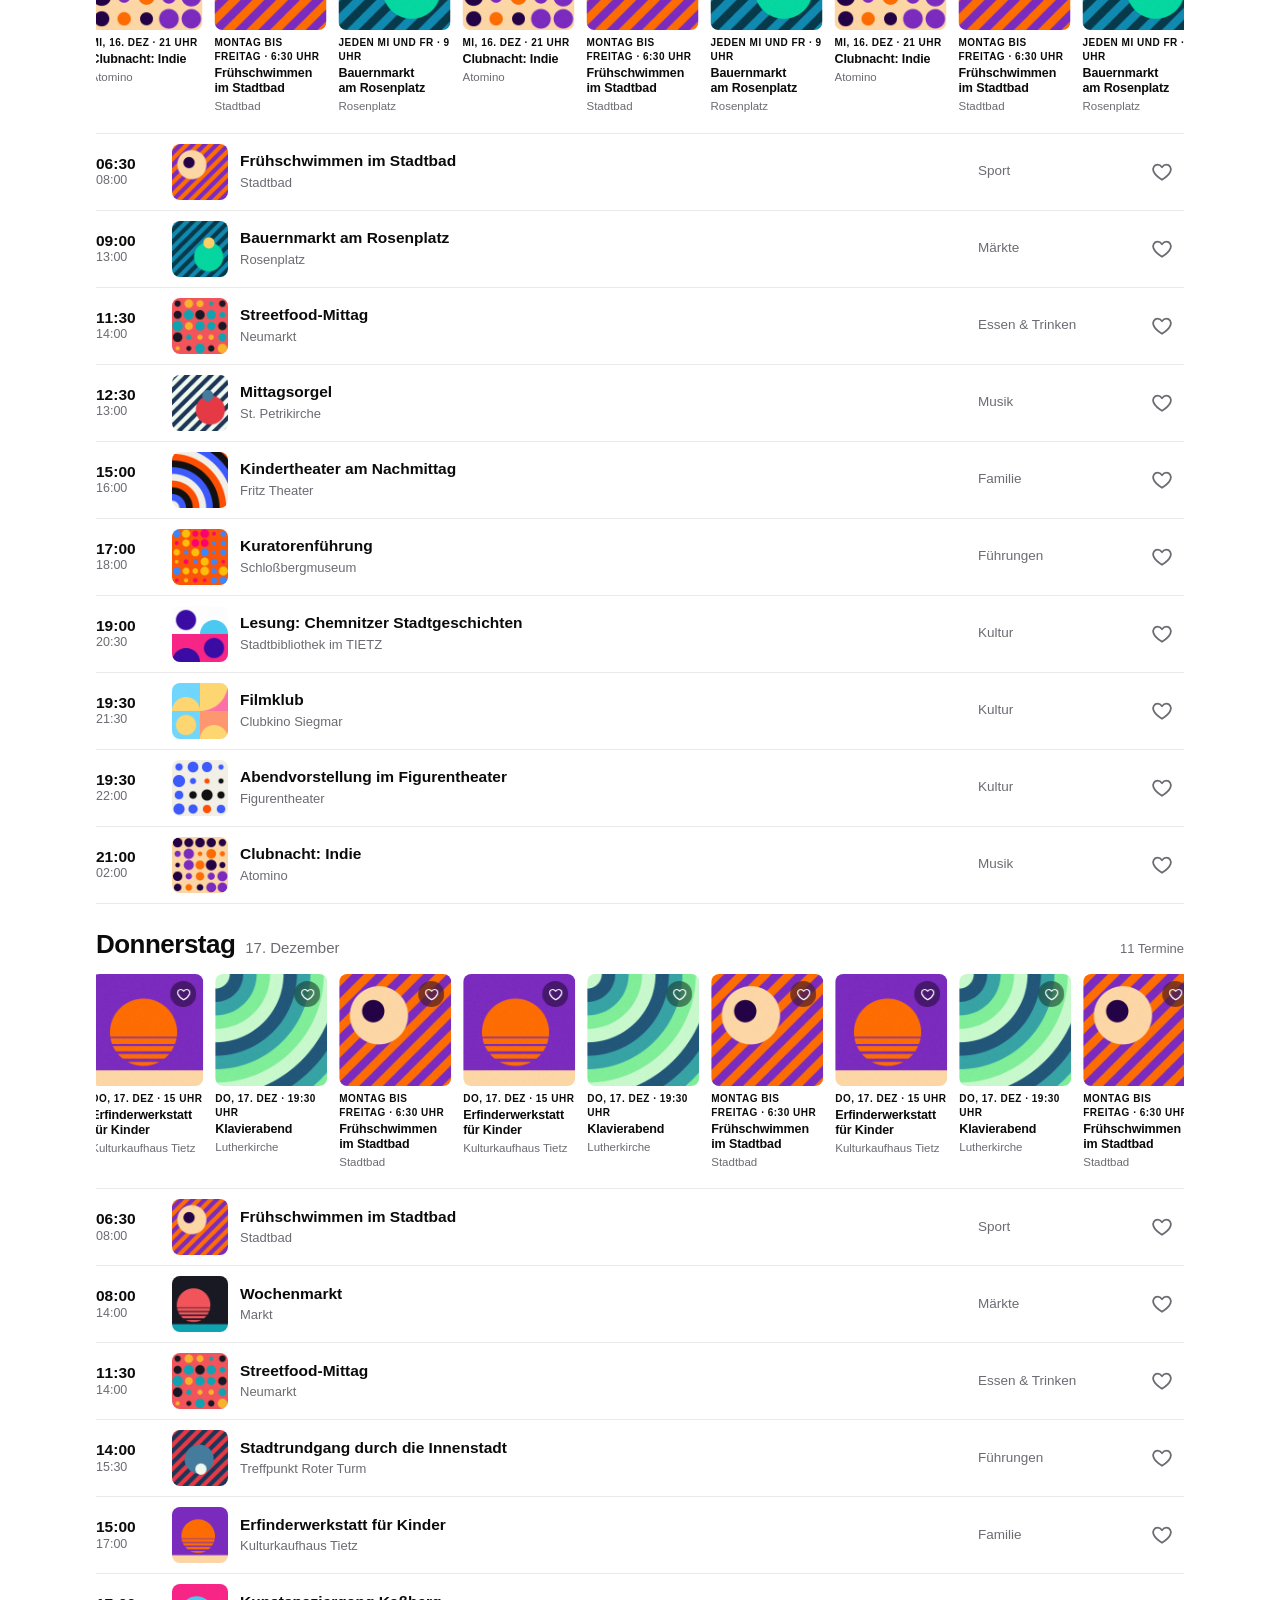
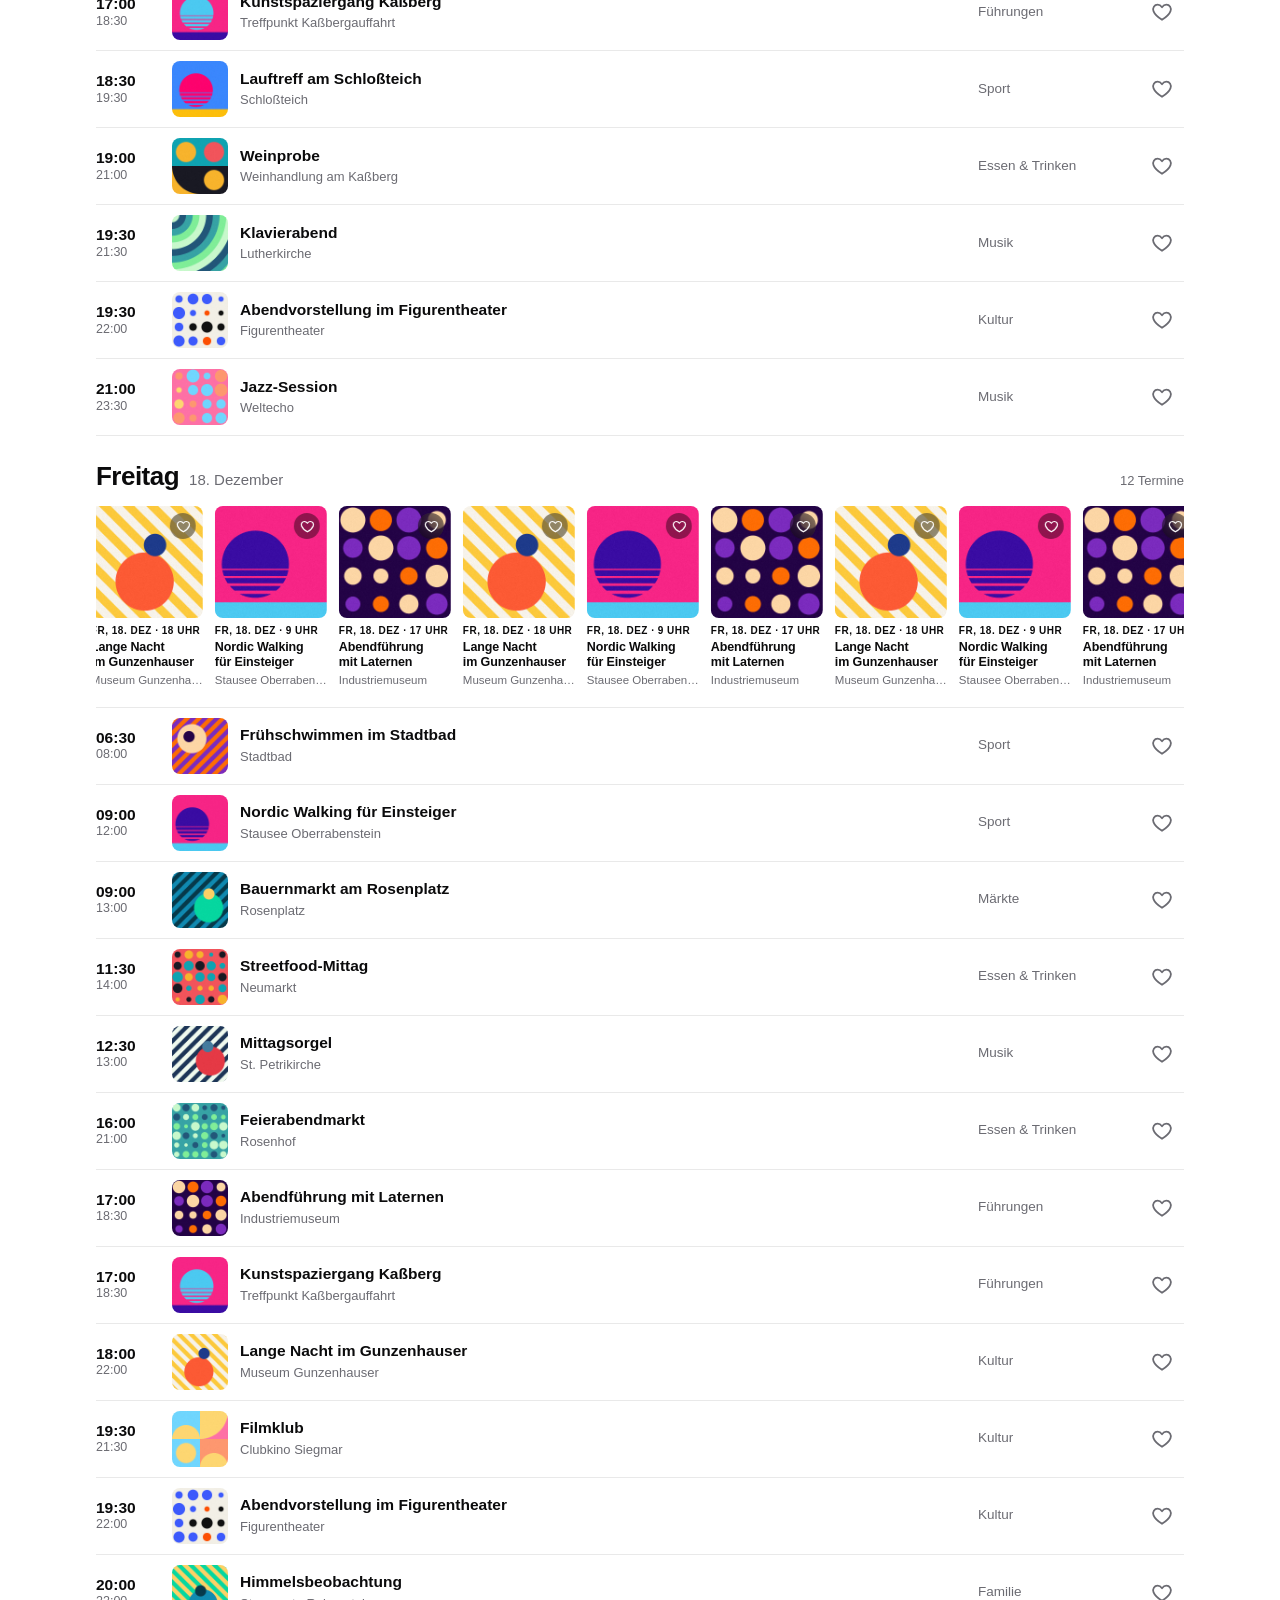
==== commit 0c0384d9: "Entwurf 4: Higgsfield-Video Stadtbibliothek, Medien-Archiv mit Originalen - Video erzeugt mit Higgsf" ====
--- a/entwuerfe/entwurf-4-kombiniert.html
+++ b/entwuerfe/entwurf-4-kombiniert.html
@@ -305,7 +305,10 @@
   //   webp:  animiertes WebP, ca. 480 × 600 Pixel, möglichst unter 400 KB
   // Reihenfolge: Video, sonst animiertes Bild, sonst normales Bild mit sanftem Zoom.
   // Beispiel: a03: { video: 'medien/orgelnacht.mp4', webp: 'medien/orgelnacht.webp' }
-  const MEDIA = { a13: { video: 'medien/konzert.mp4' } };   // Clubnacht: erstes echtes Test-Video (480 × 640, 4 s, 140 KB)
+  const MEDIA = {   // Originale und Entstehung: Ordner medien-archiv im Projekt
+    a13: { video: 'medien/konzert.mp4' },           // Clubnacht (480 × 640, 4 s, 141 KB)
+    a07: { video: 'medien/stadtbibliothek.mp4' }    // Vortrag in der Stadtbibliothek (480 × 640, 4 s, 285 KB)
+  };
 
   // Besondere Termine: [id, Tage ab heute, Beginn, Ende, Kategorie, Merkmal, Rhythmus-Text, Titel, Ort, Stadtteil, Preis, Beschreibung]
   const SPECIAL = [
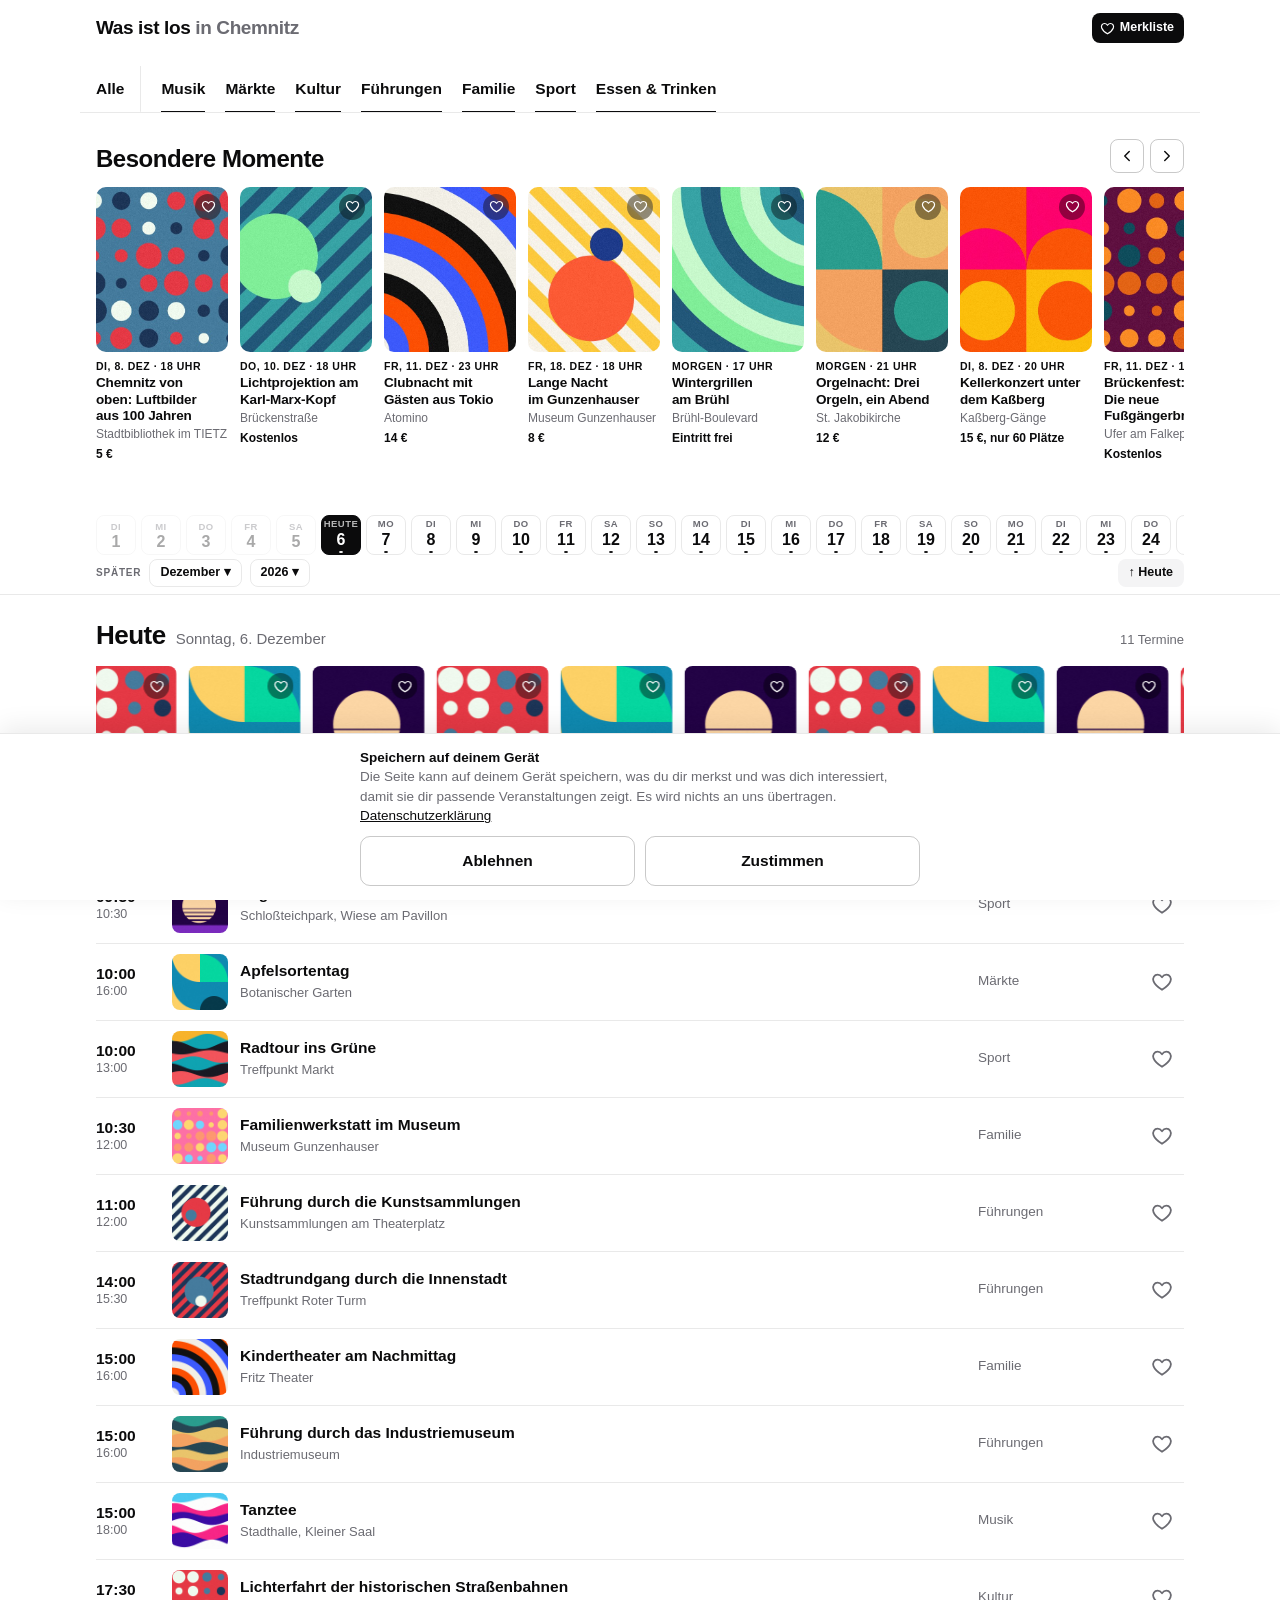
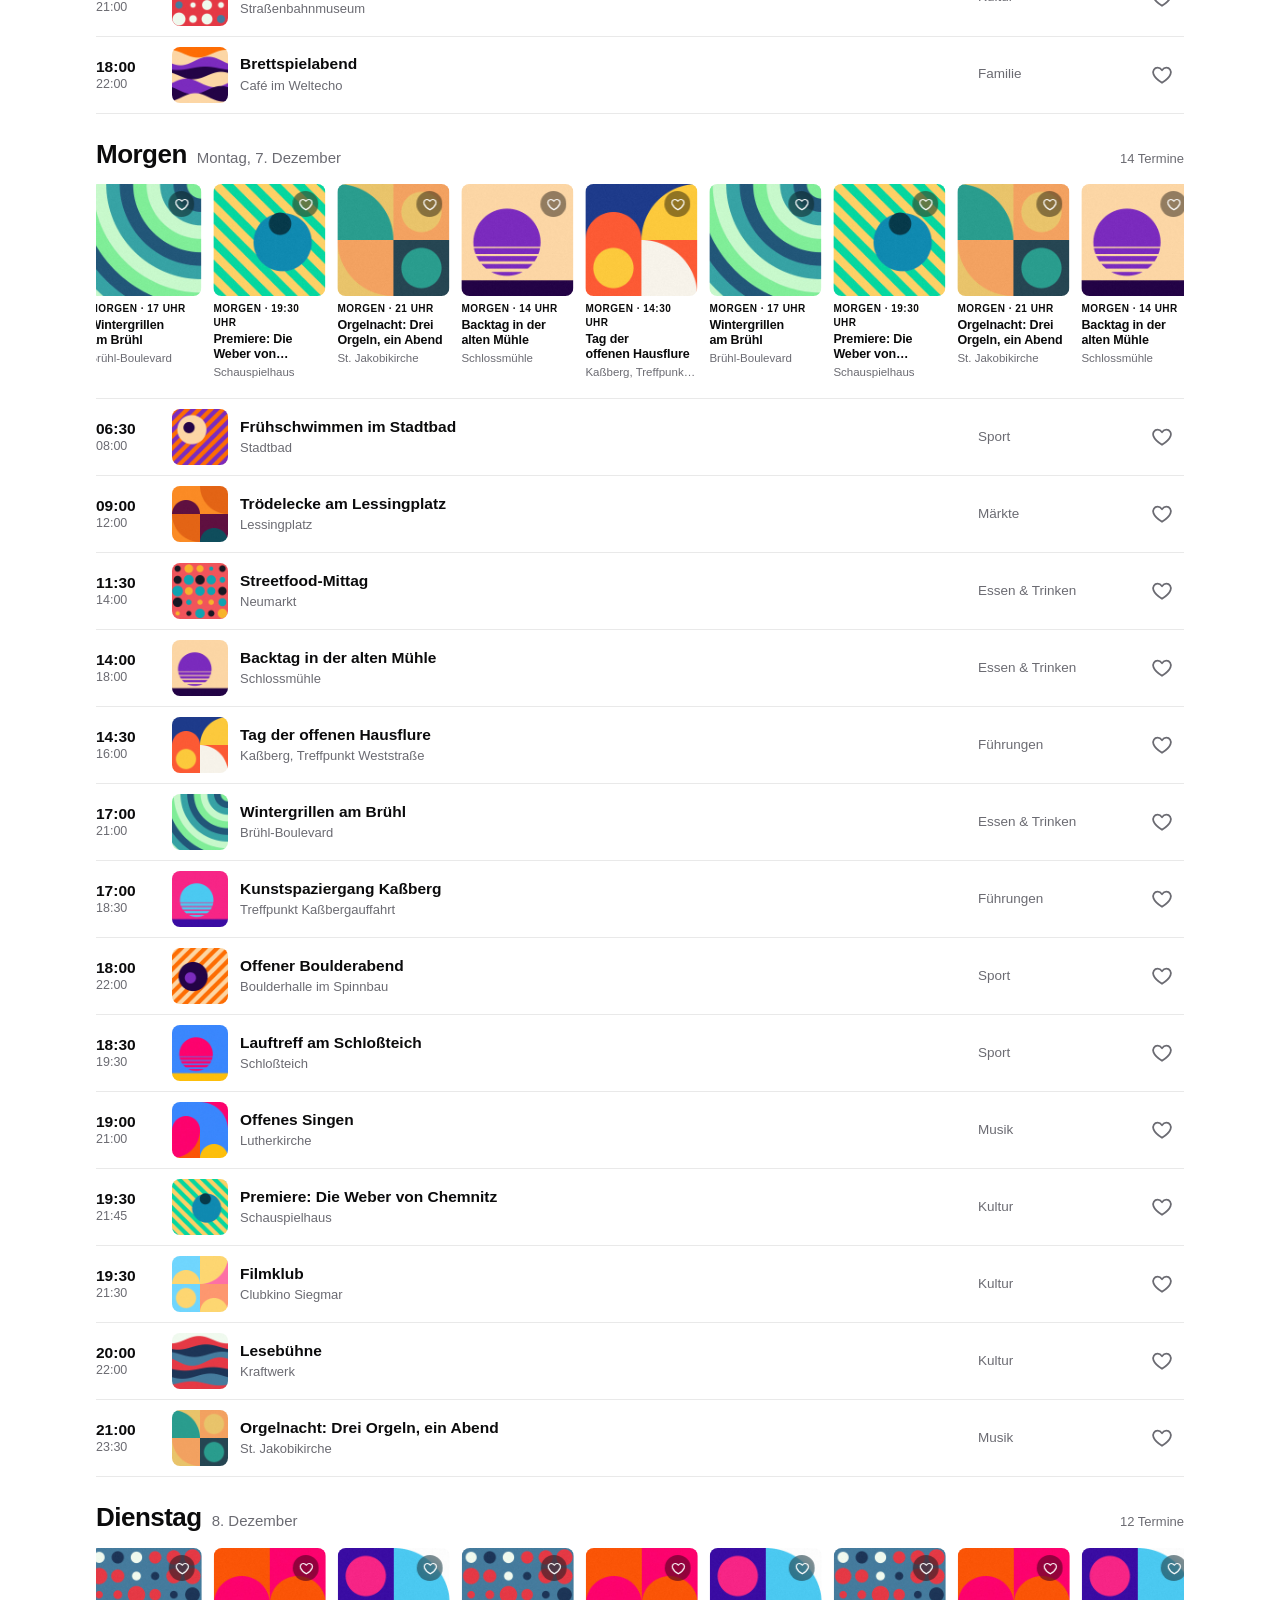
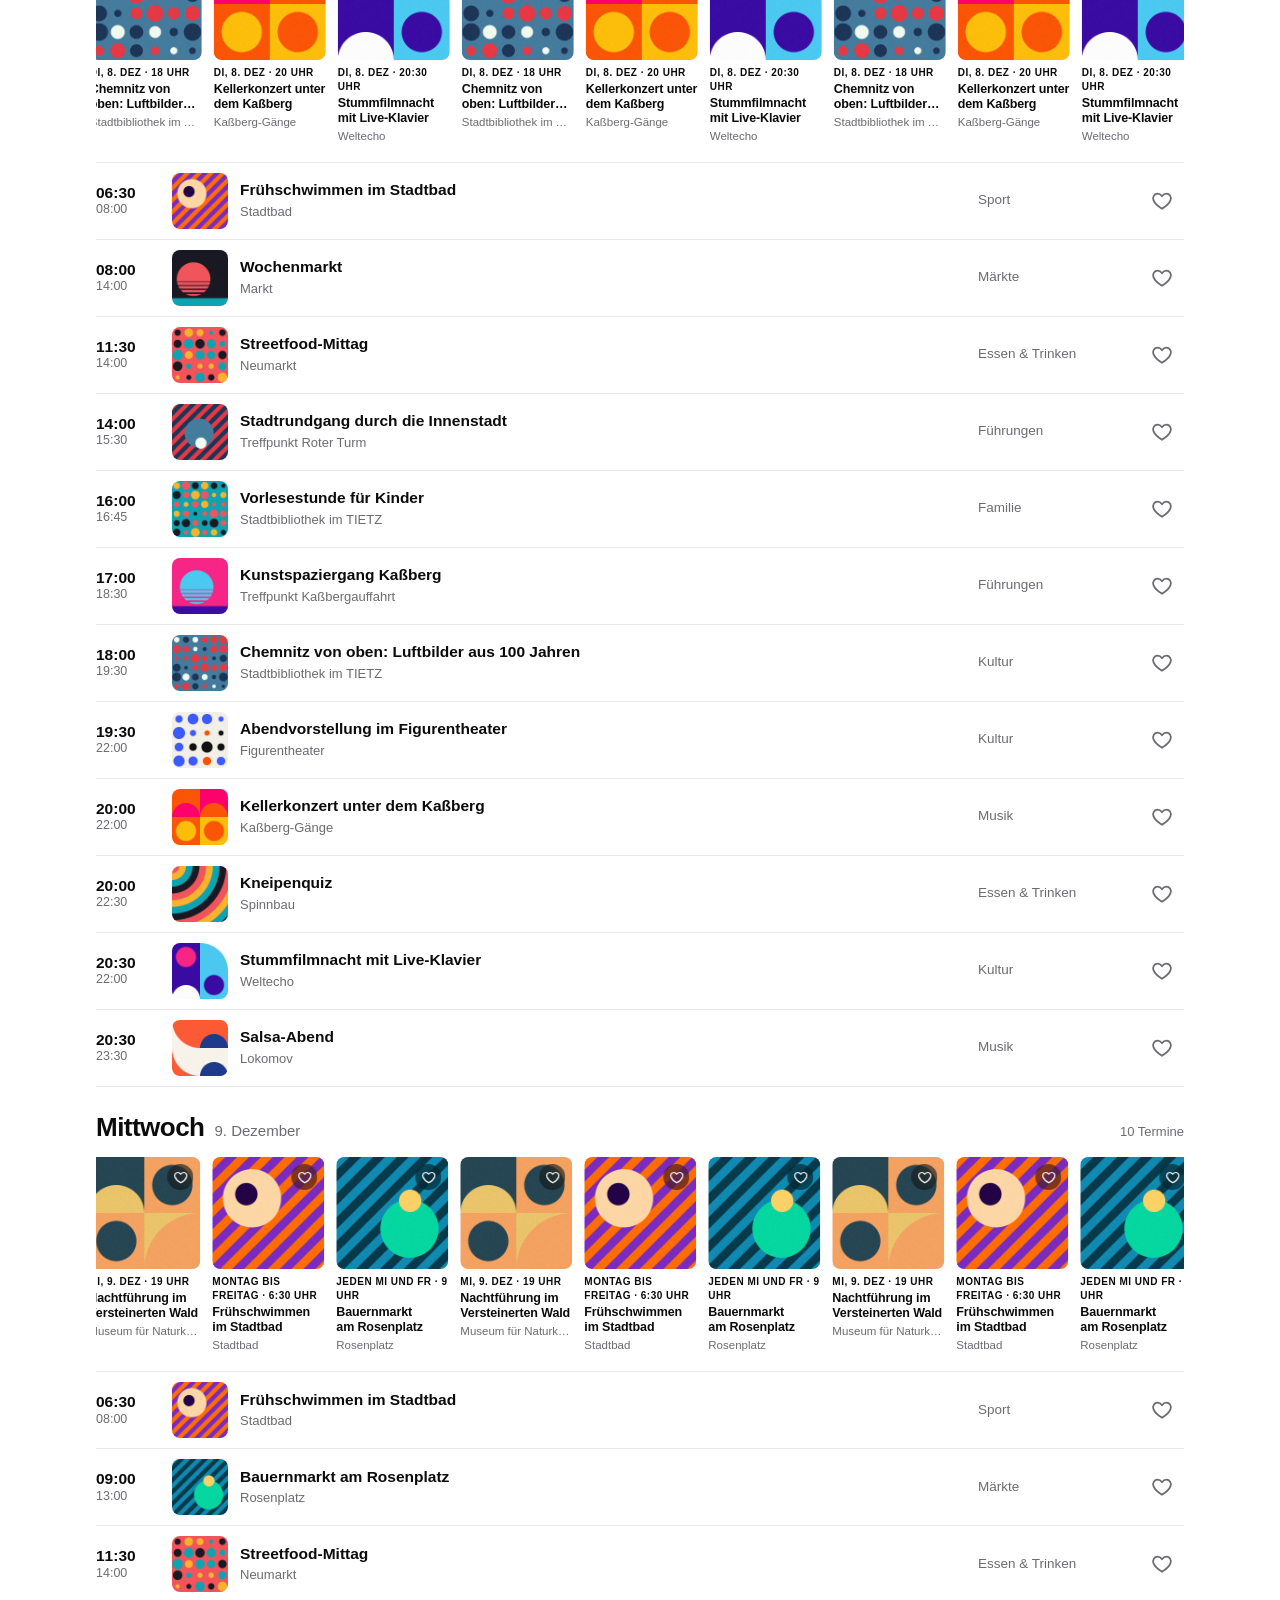
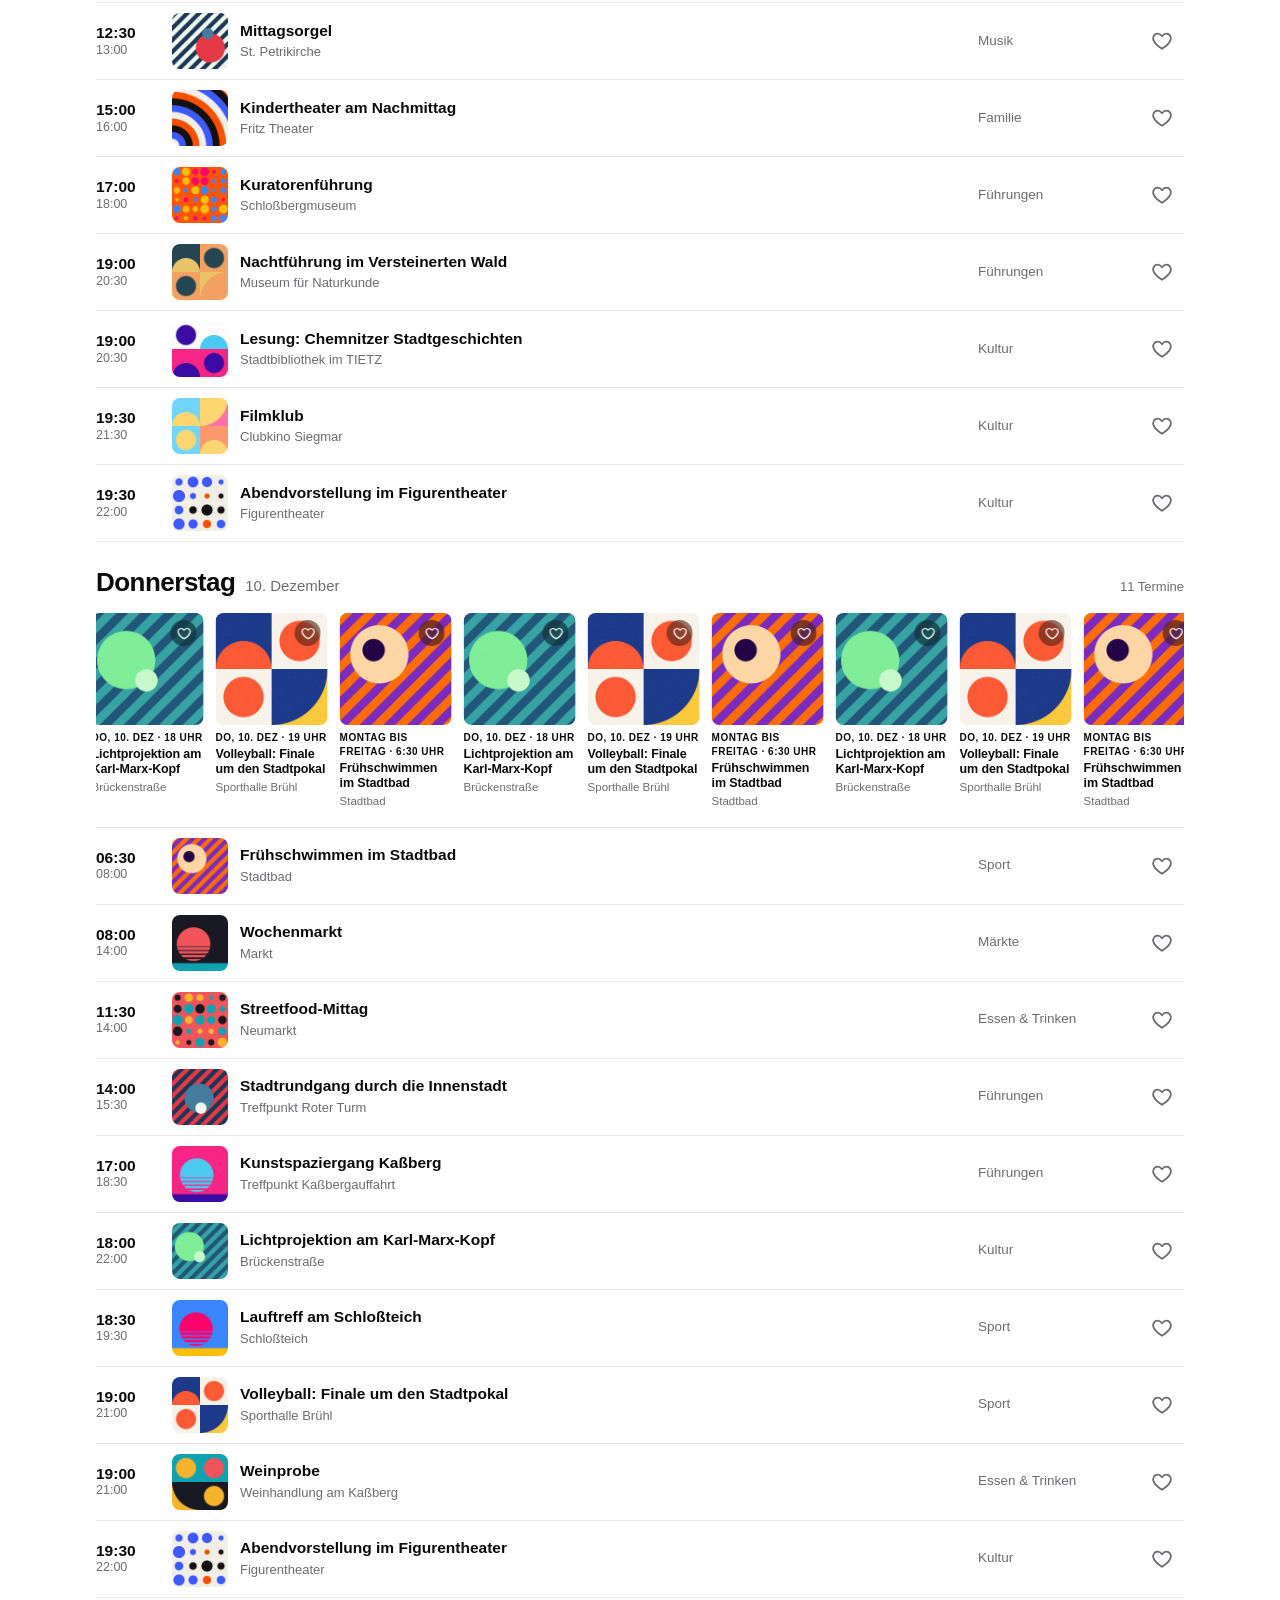
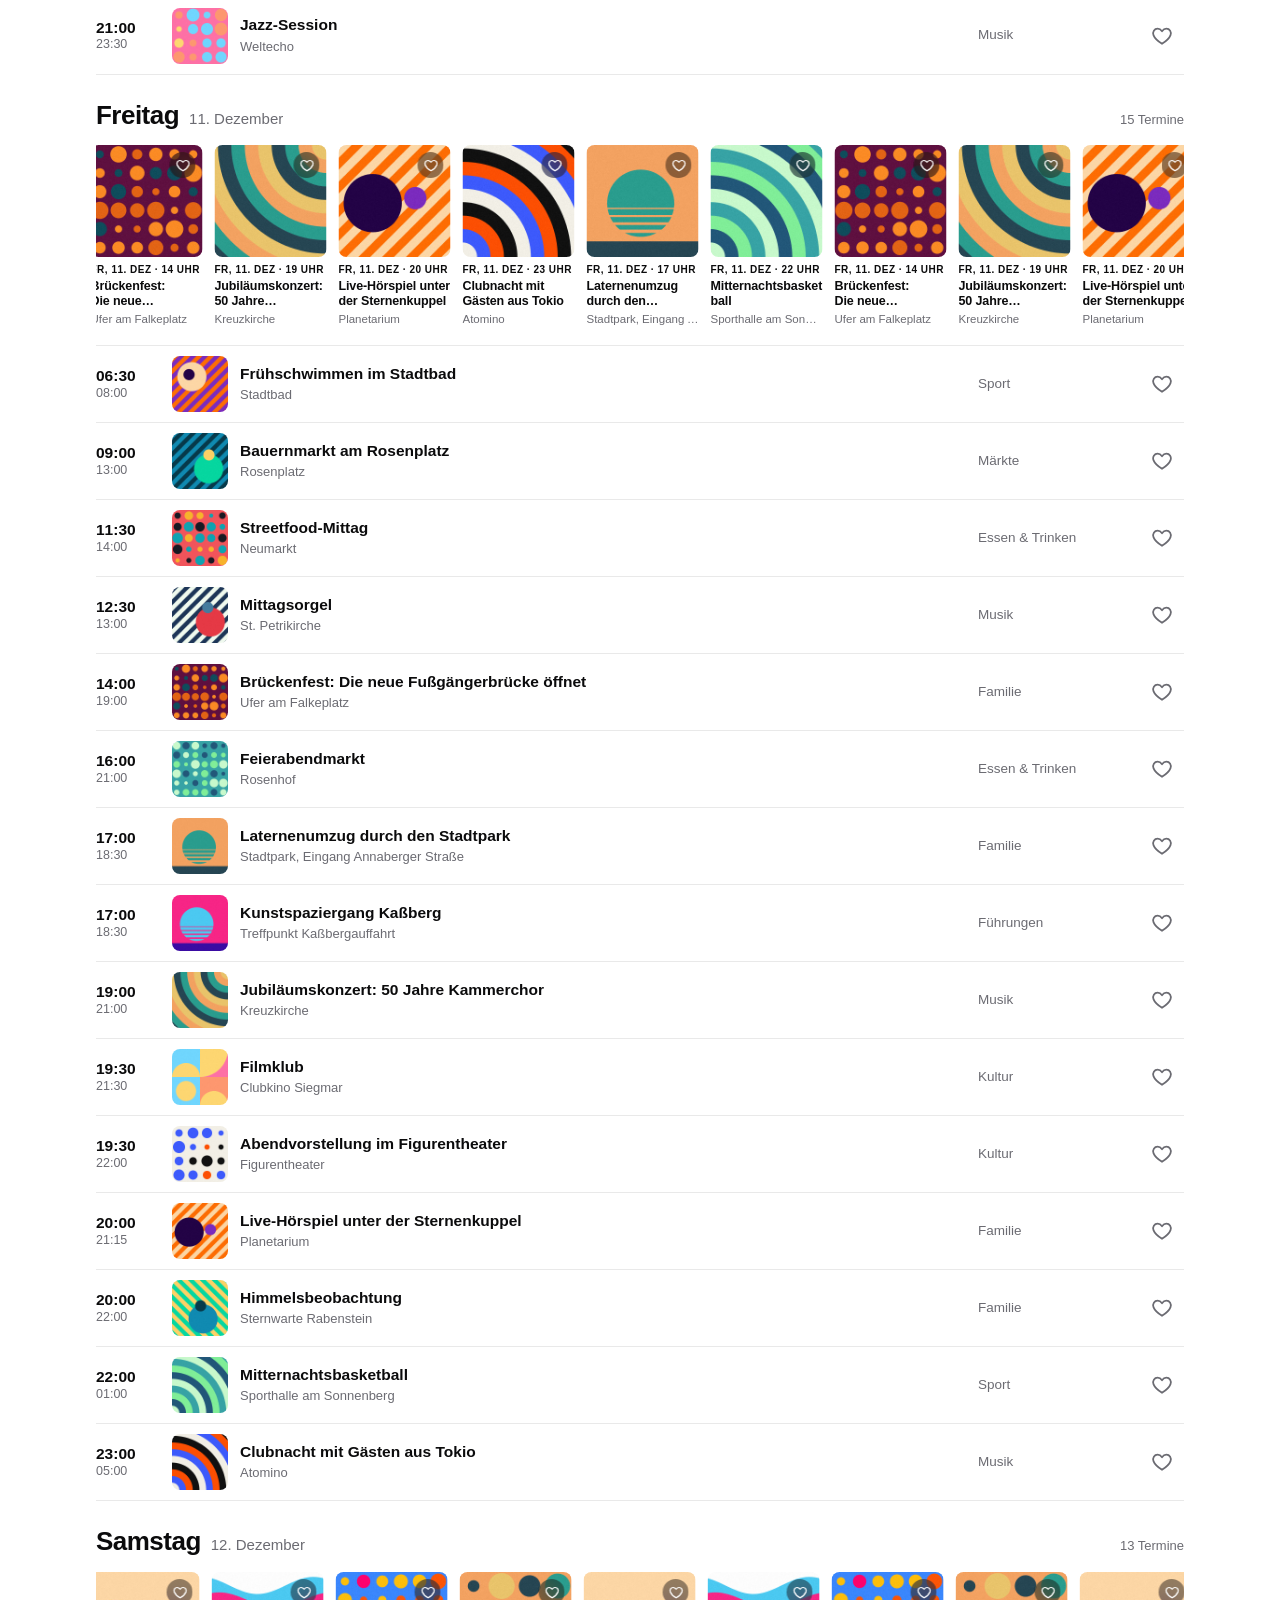
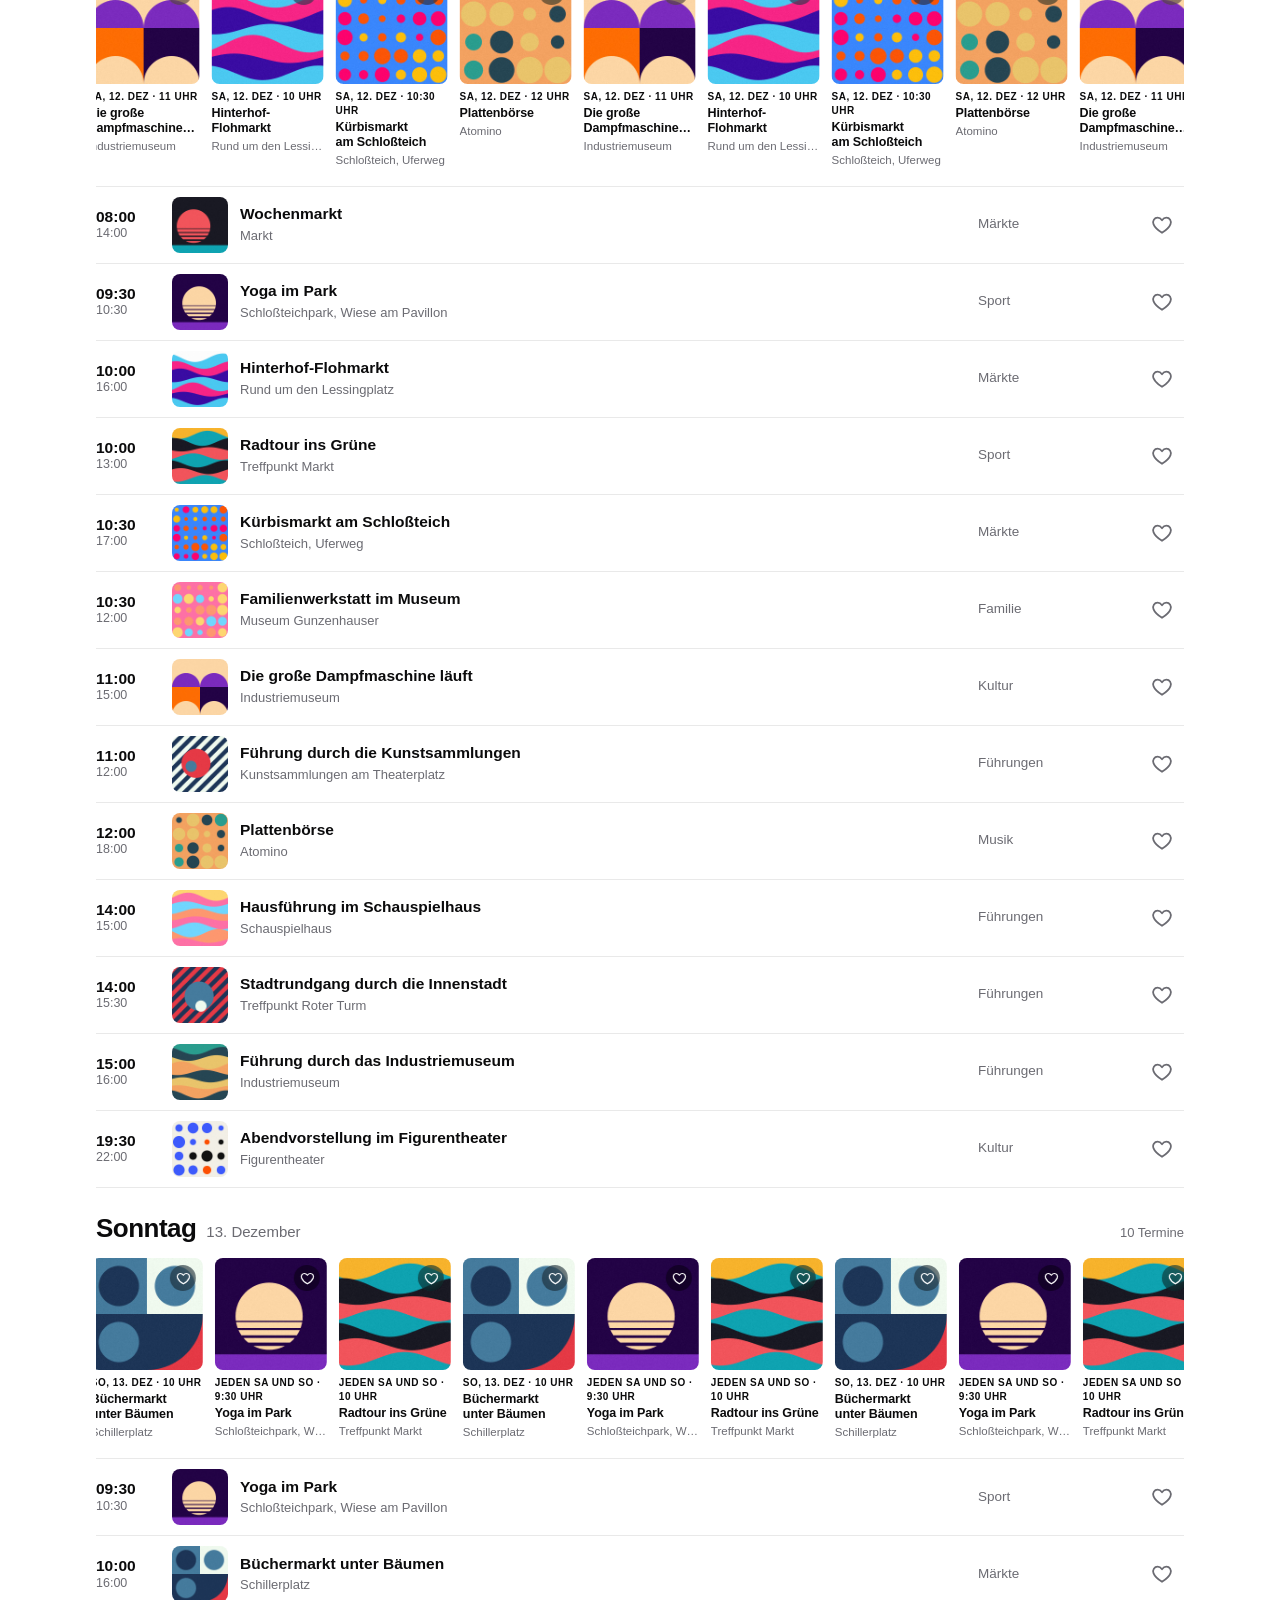
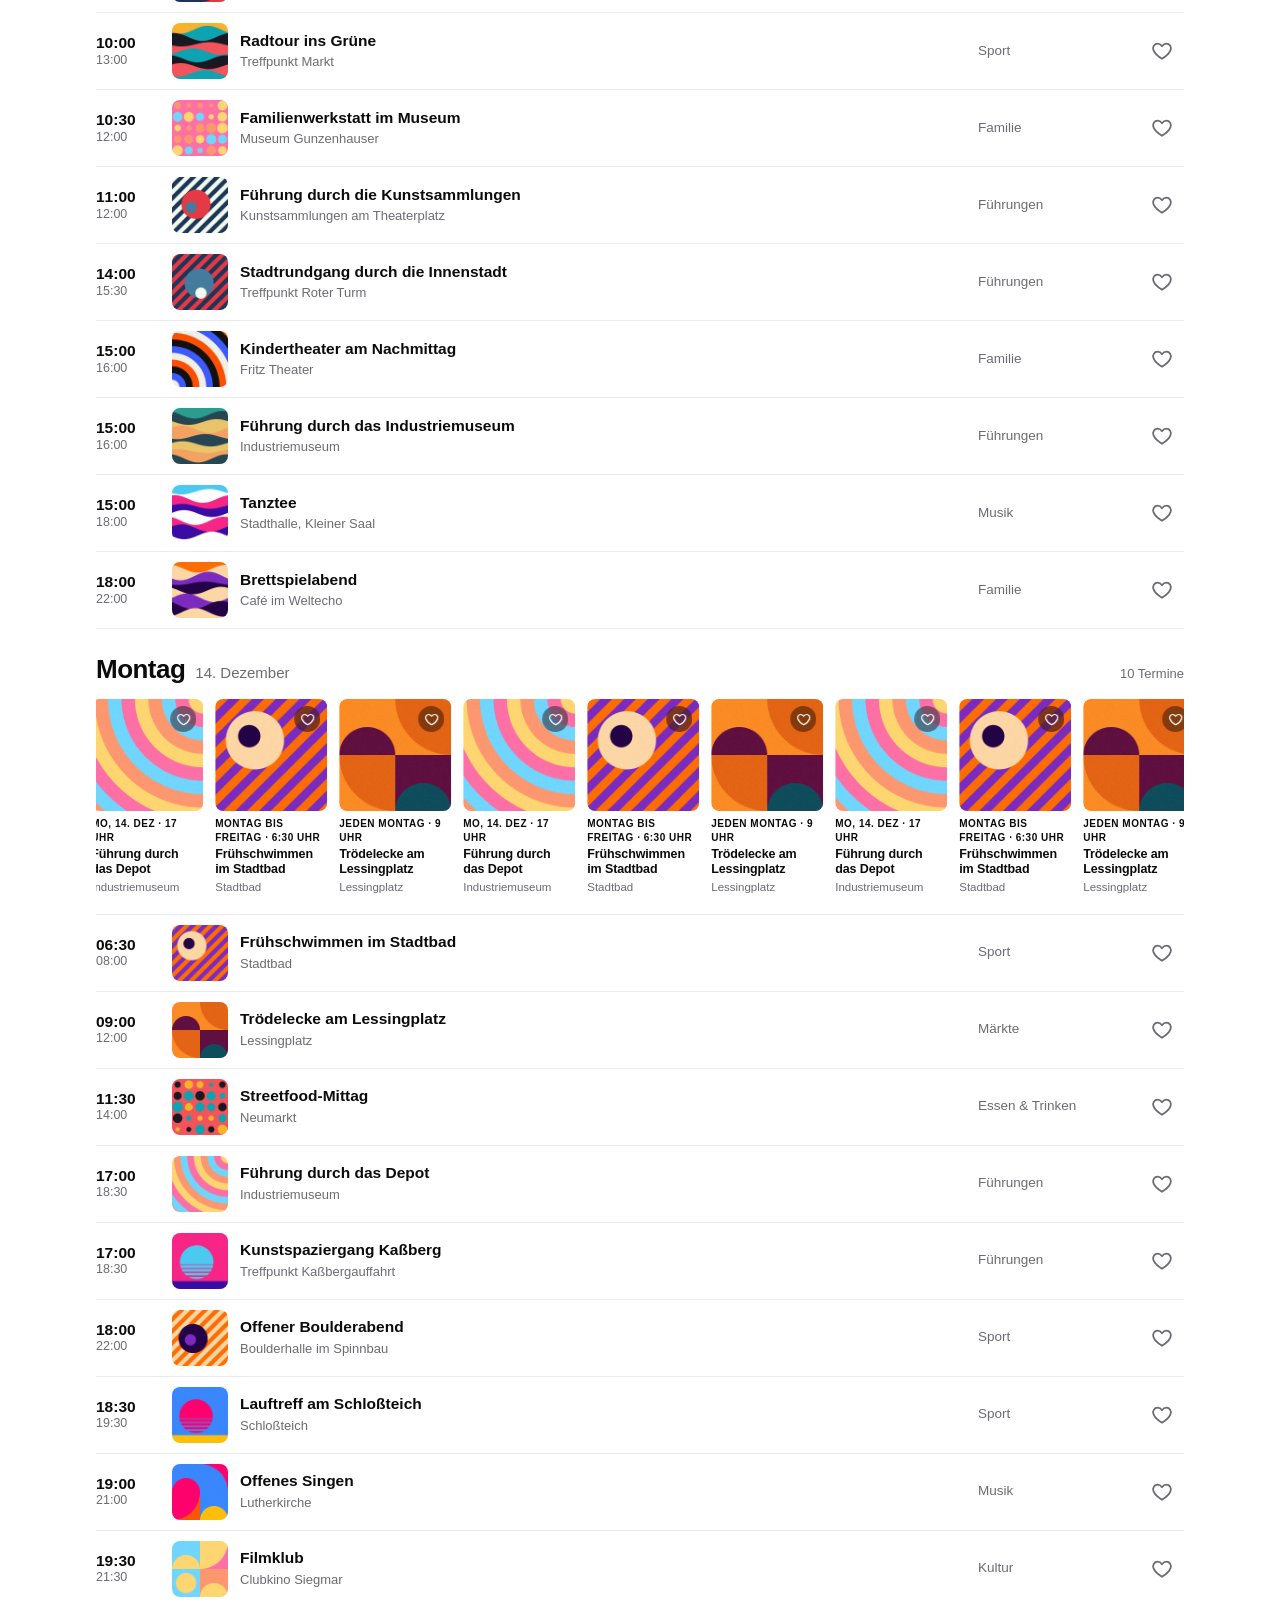
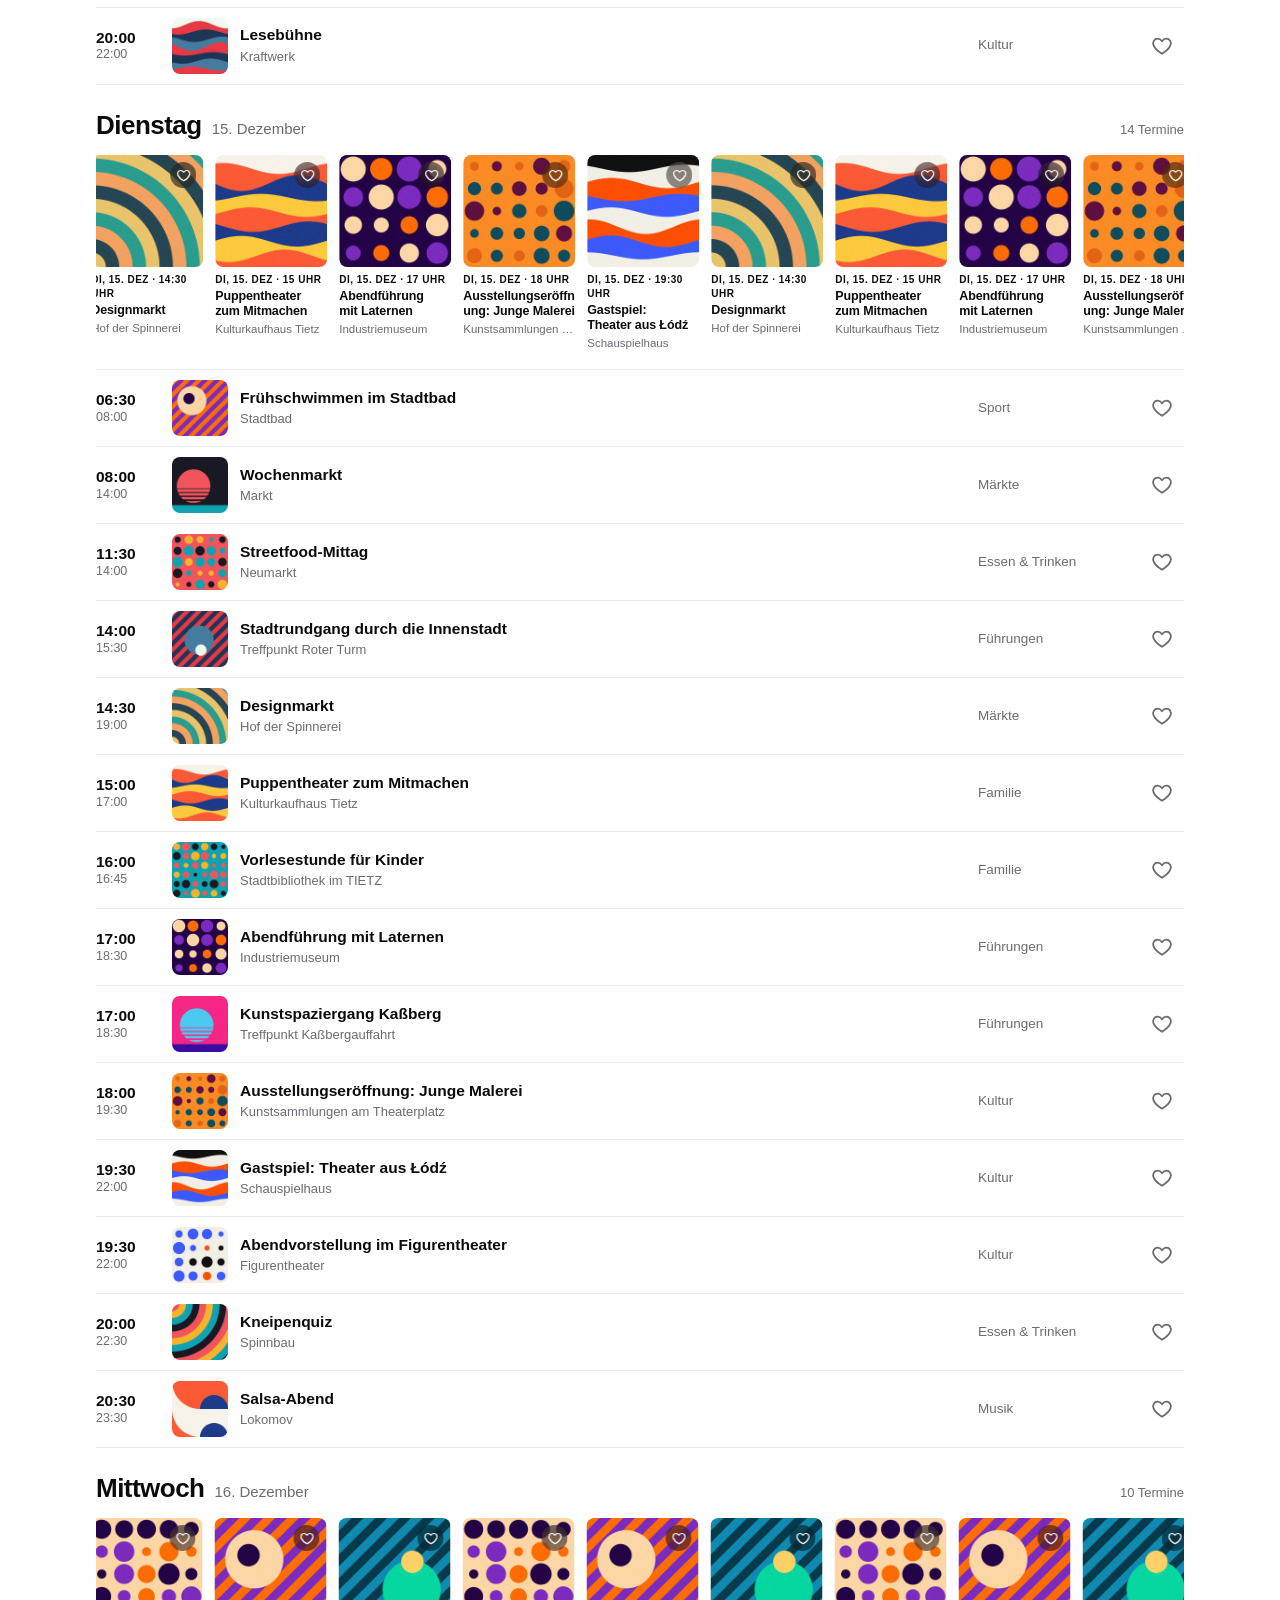
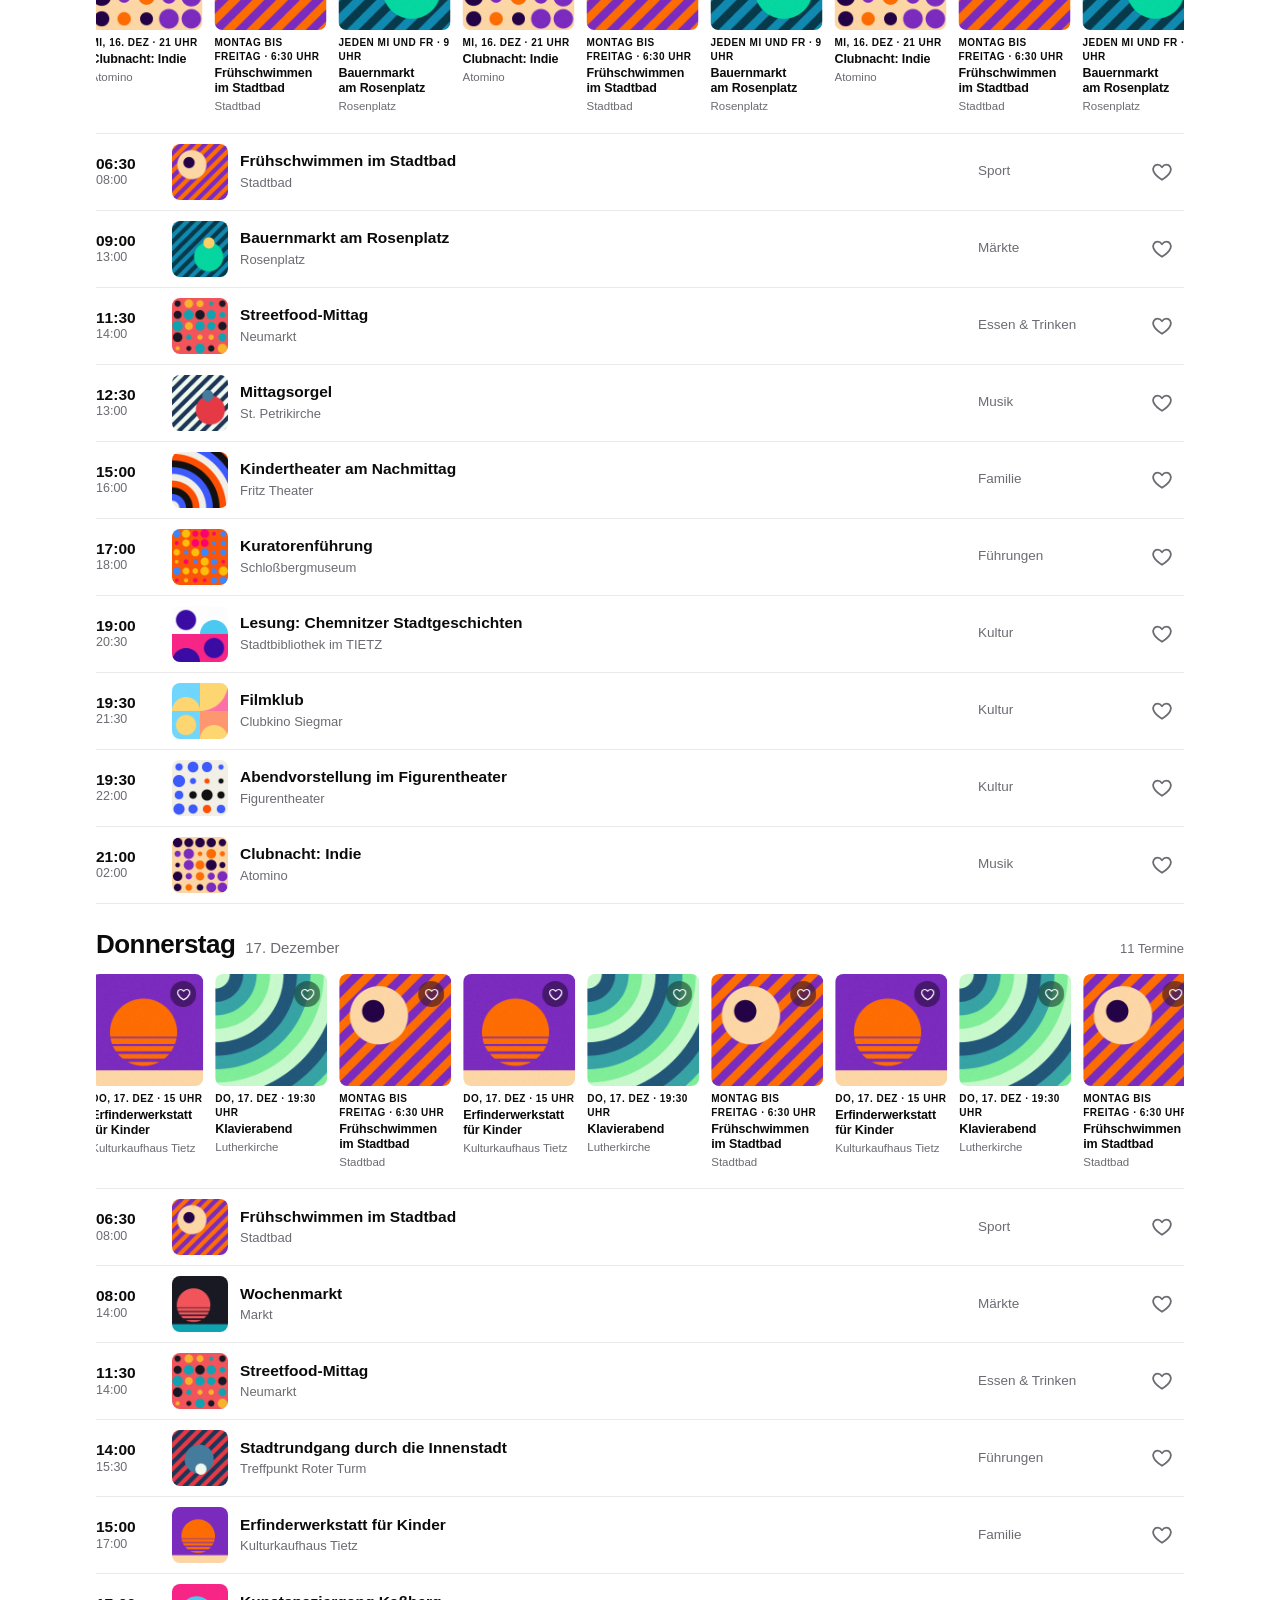
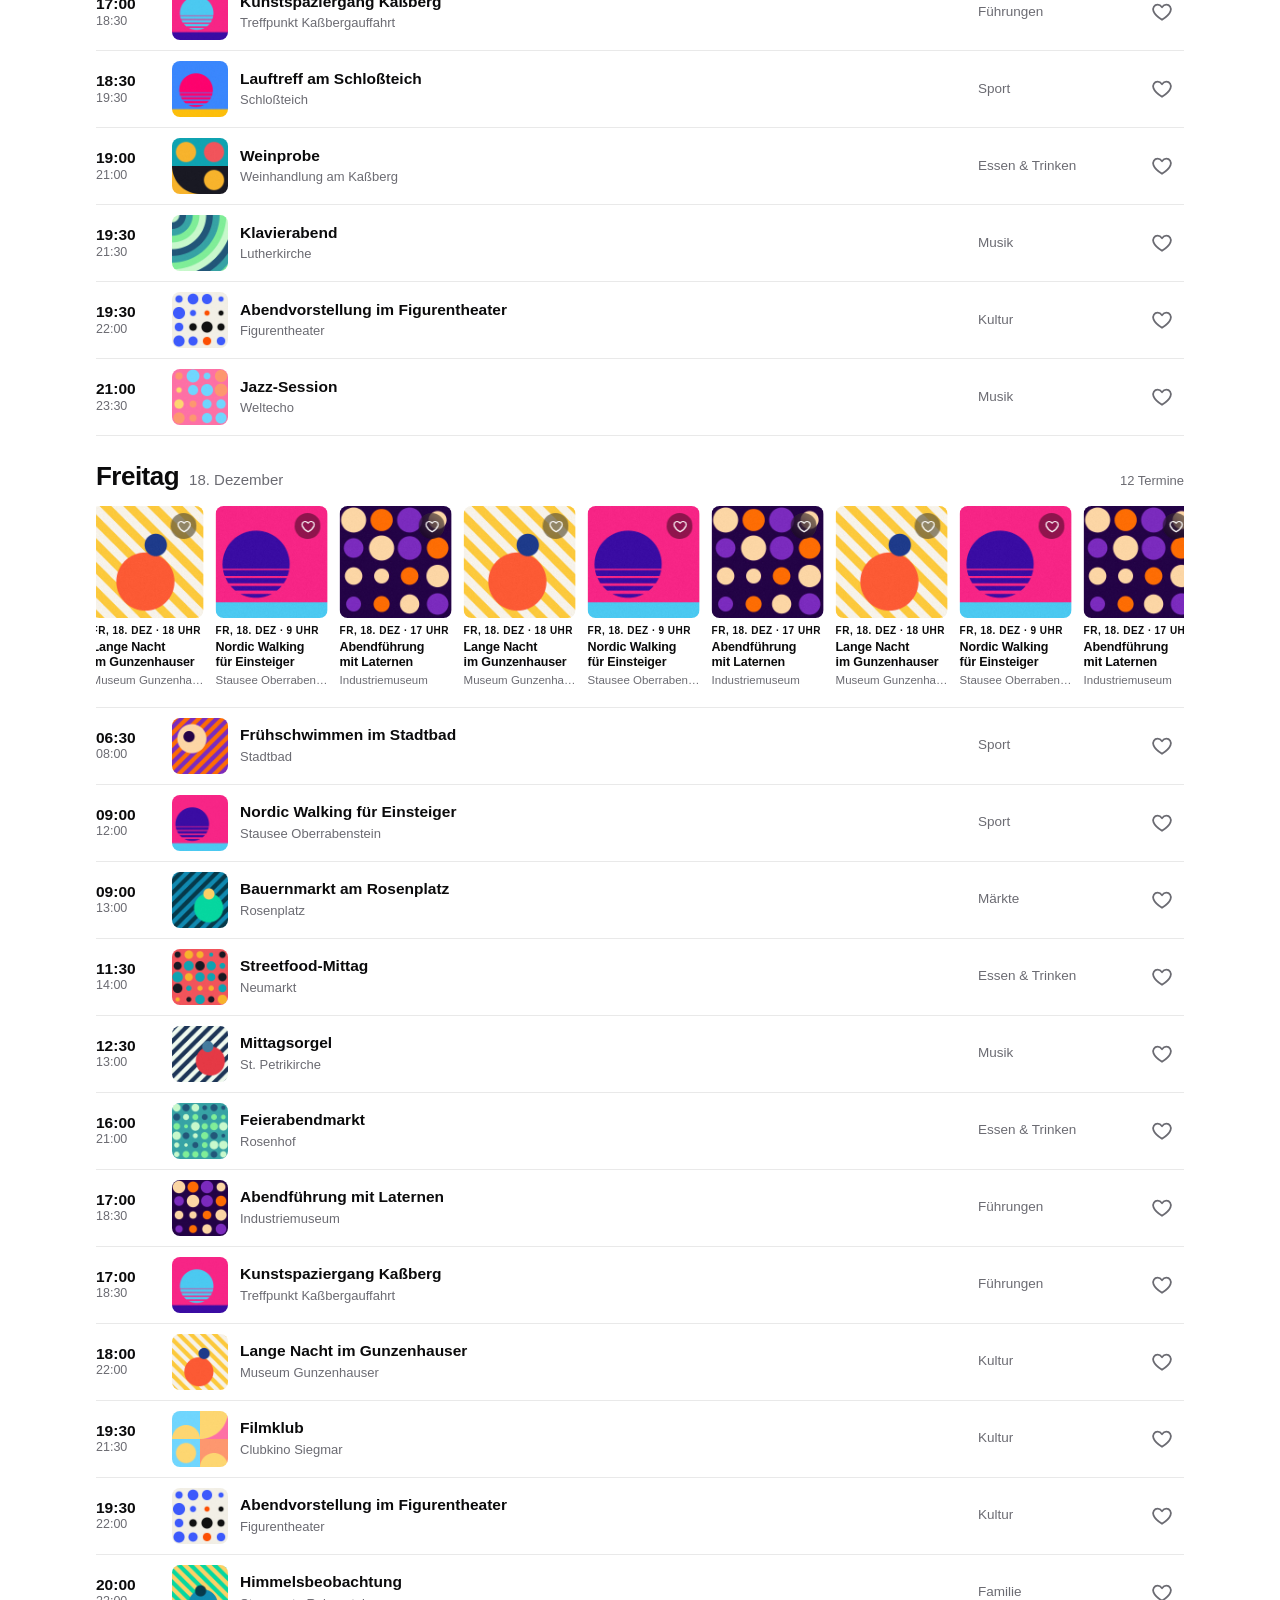
==== commit c69e1140: "Entwurf 4: vier Higgsfield-Videos bei Besondere Momente - Neu erzeugt (Seedance 2.0 Mini, 3:4, 480p," ====
--- a/entwuerfe/entwurf-4-kombiniert.html
+++ b/entwuerfe/entwurf-4-kombiniert.html
@@ -306,8 +306,11 @@
   // Reihenfolge: Video, sonst animiertes Bild, sonst normales Bild mit sanftem Zoom.
   // Beispiel: a03: { video: 'medien/orgelnacht.mp4', webp: 'medien/orgelnacht.webp' }
   const MEDIA = {   // Originale und Entstehung: Ordner medien-archiv im Projekt
-    a13: { video: 'medien/konzert.mp4' },           // Clubnacht (480 × 640, 4 s, 141 KB)
-    a07: { video: 'medien/stadtbibliothek.mp4' }    // Vortrag in der Stadtbibliothek (480 × 640, 4 s, 285 KB)
+    a07: { video: 'medien/stadtbibliothek.mp4' },   // Vortrag in der Stadtbibliothek
+    a13: { video: 'medien/atomino.mp4' },           // Clubnacht im Atomino
+    a19: { video: 'medien/weber.mp4' },             // Premiere „Die Weber“ im Schauspielhaus
+    a10: { video: 'medien/karl-marx.mp4' },         // Lichtprojektion am Karl-Marx-Kopf
+    b01: { video: 'medien/gunzenhauser.mp4' }       // Lange Nacht im Gunzenhauser
   };
 
   // Besondere Termine: [id, Tage ab heute, Beginn, Ende, Kategorie, Merkmal, Rhythmus-Text, Titel, Ort, Stadtteil, Preis, Beschreibung]
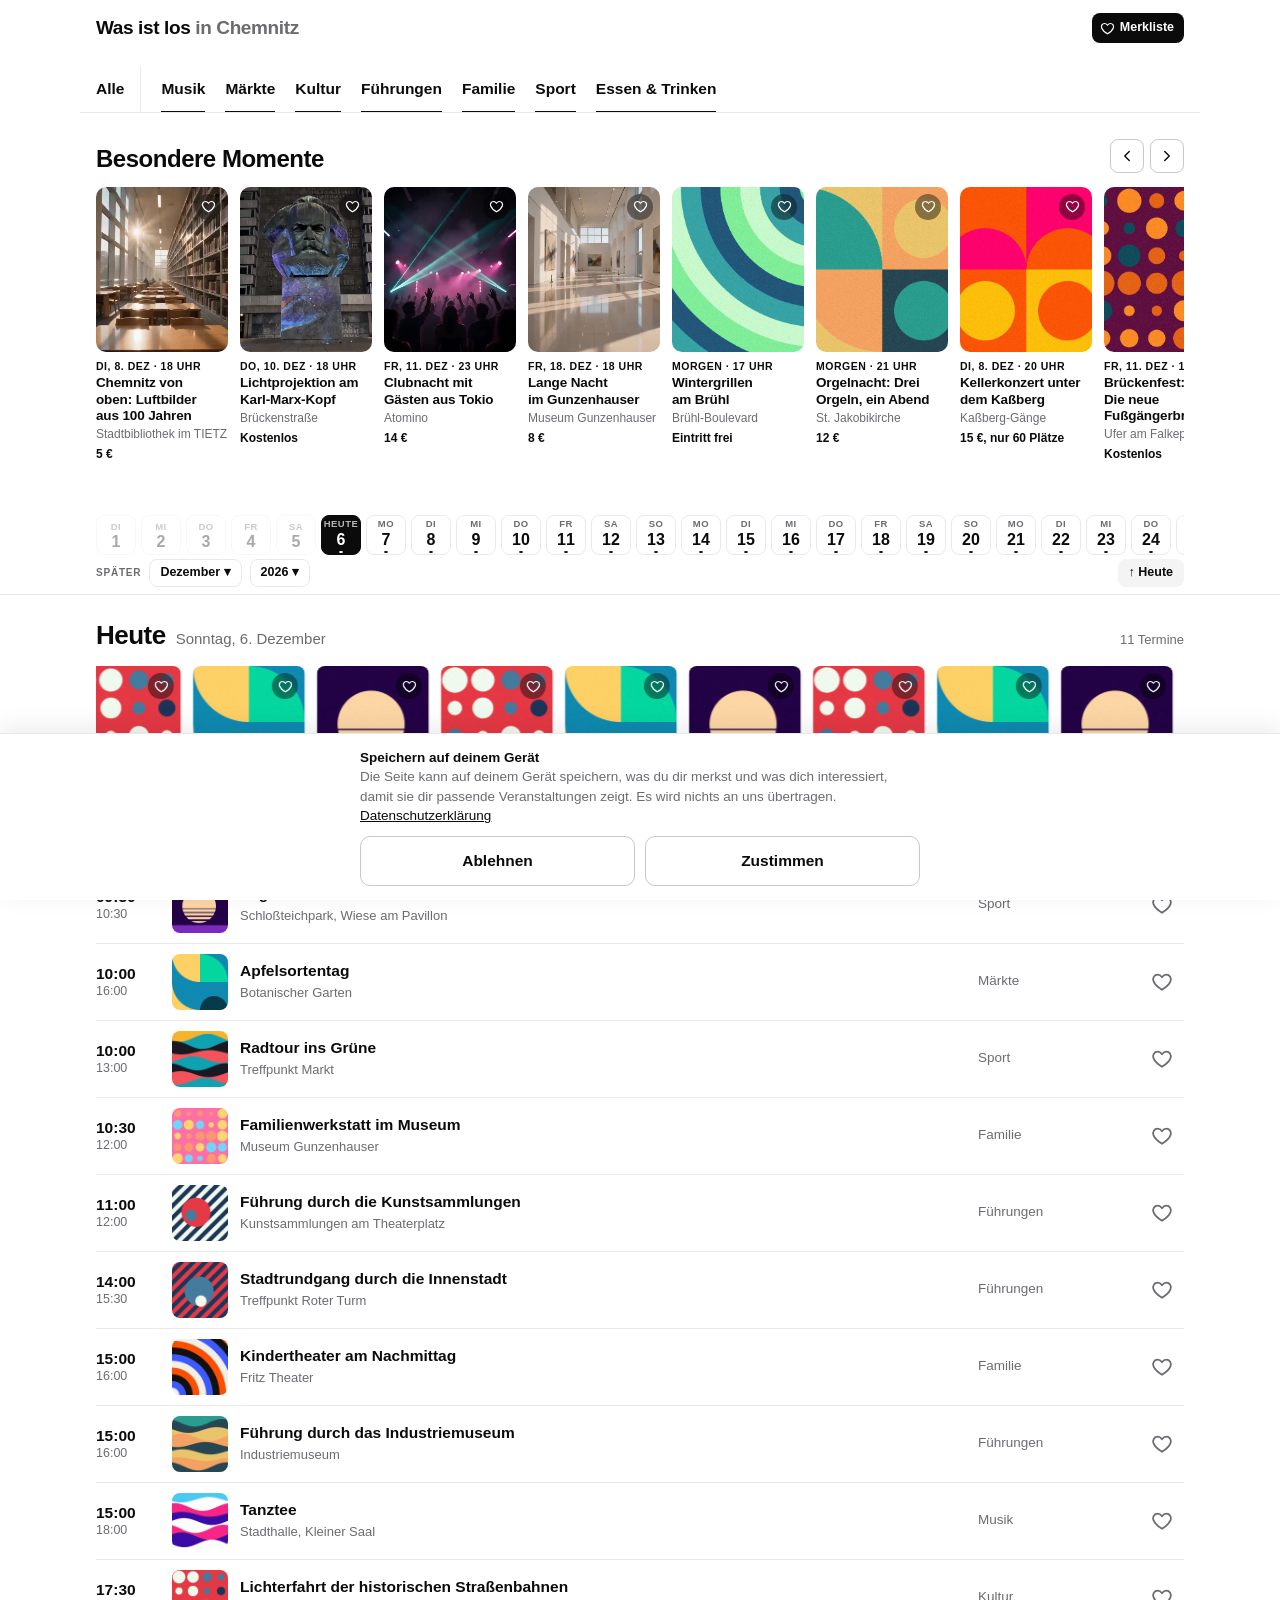
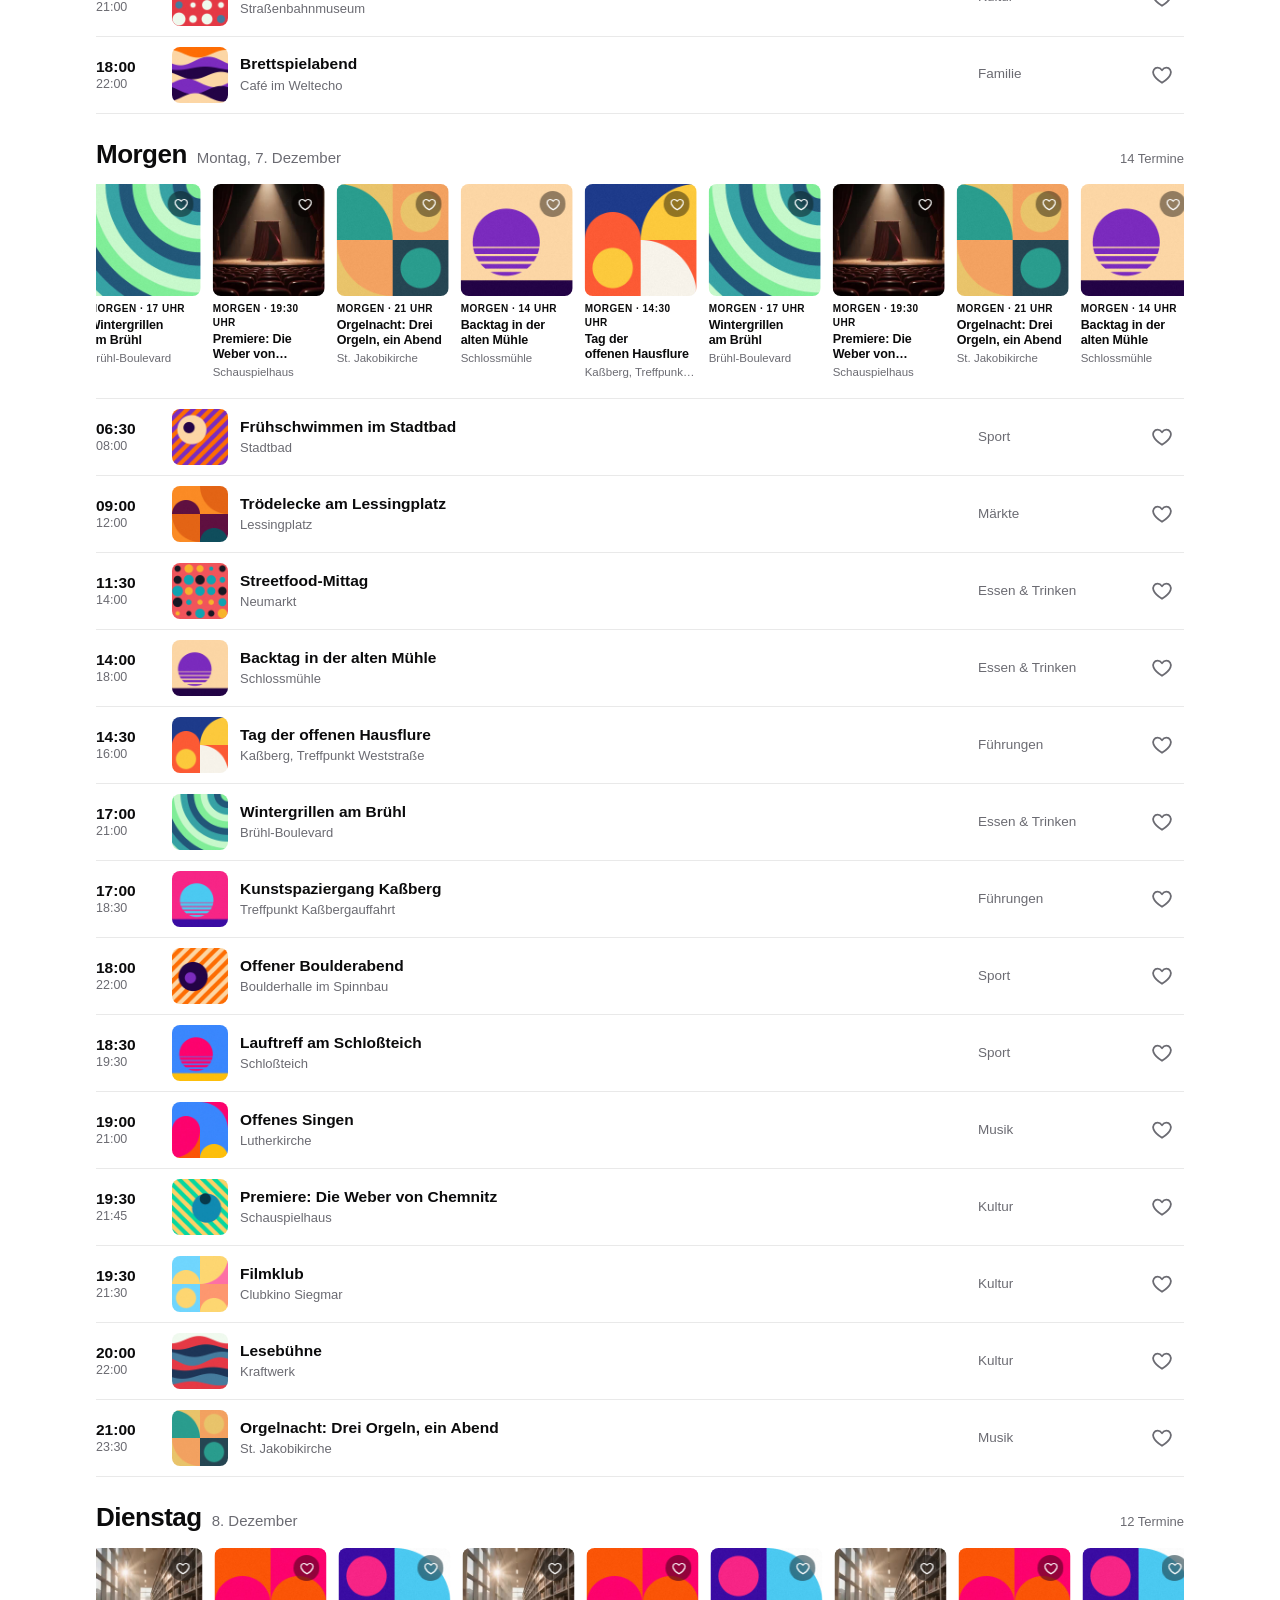
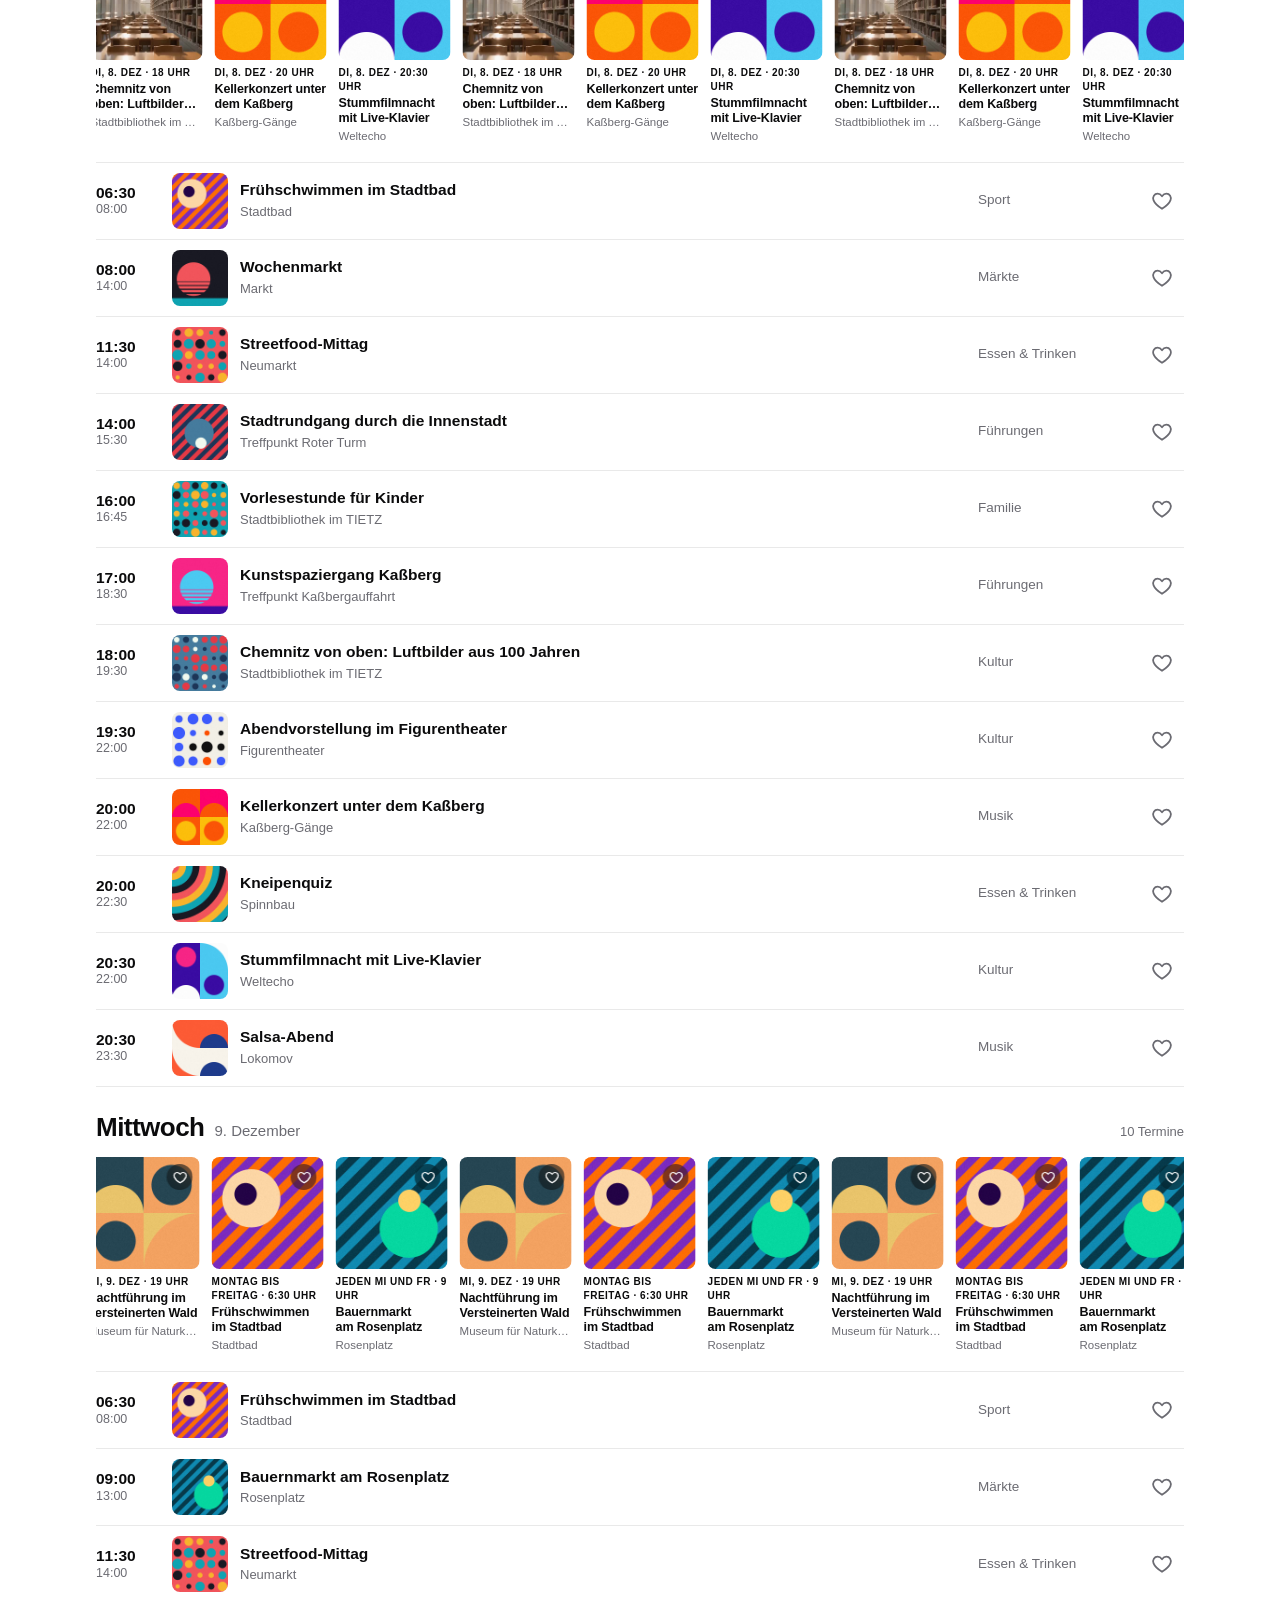
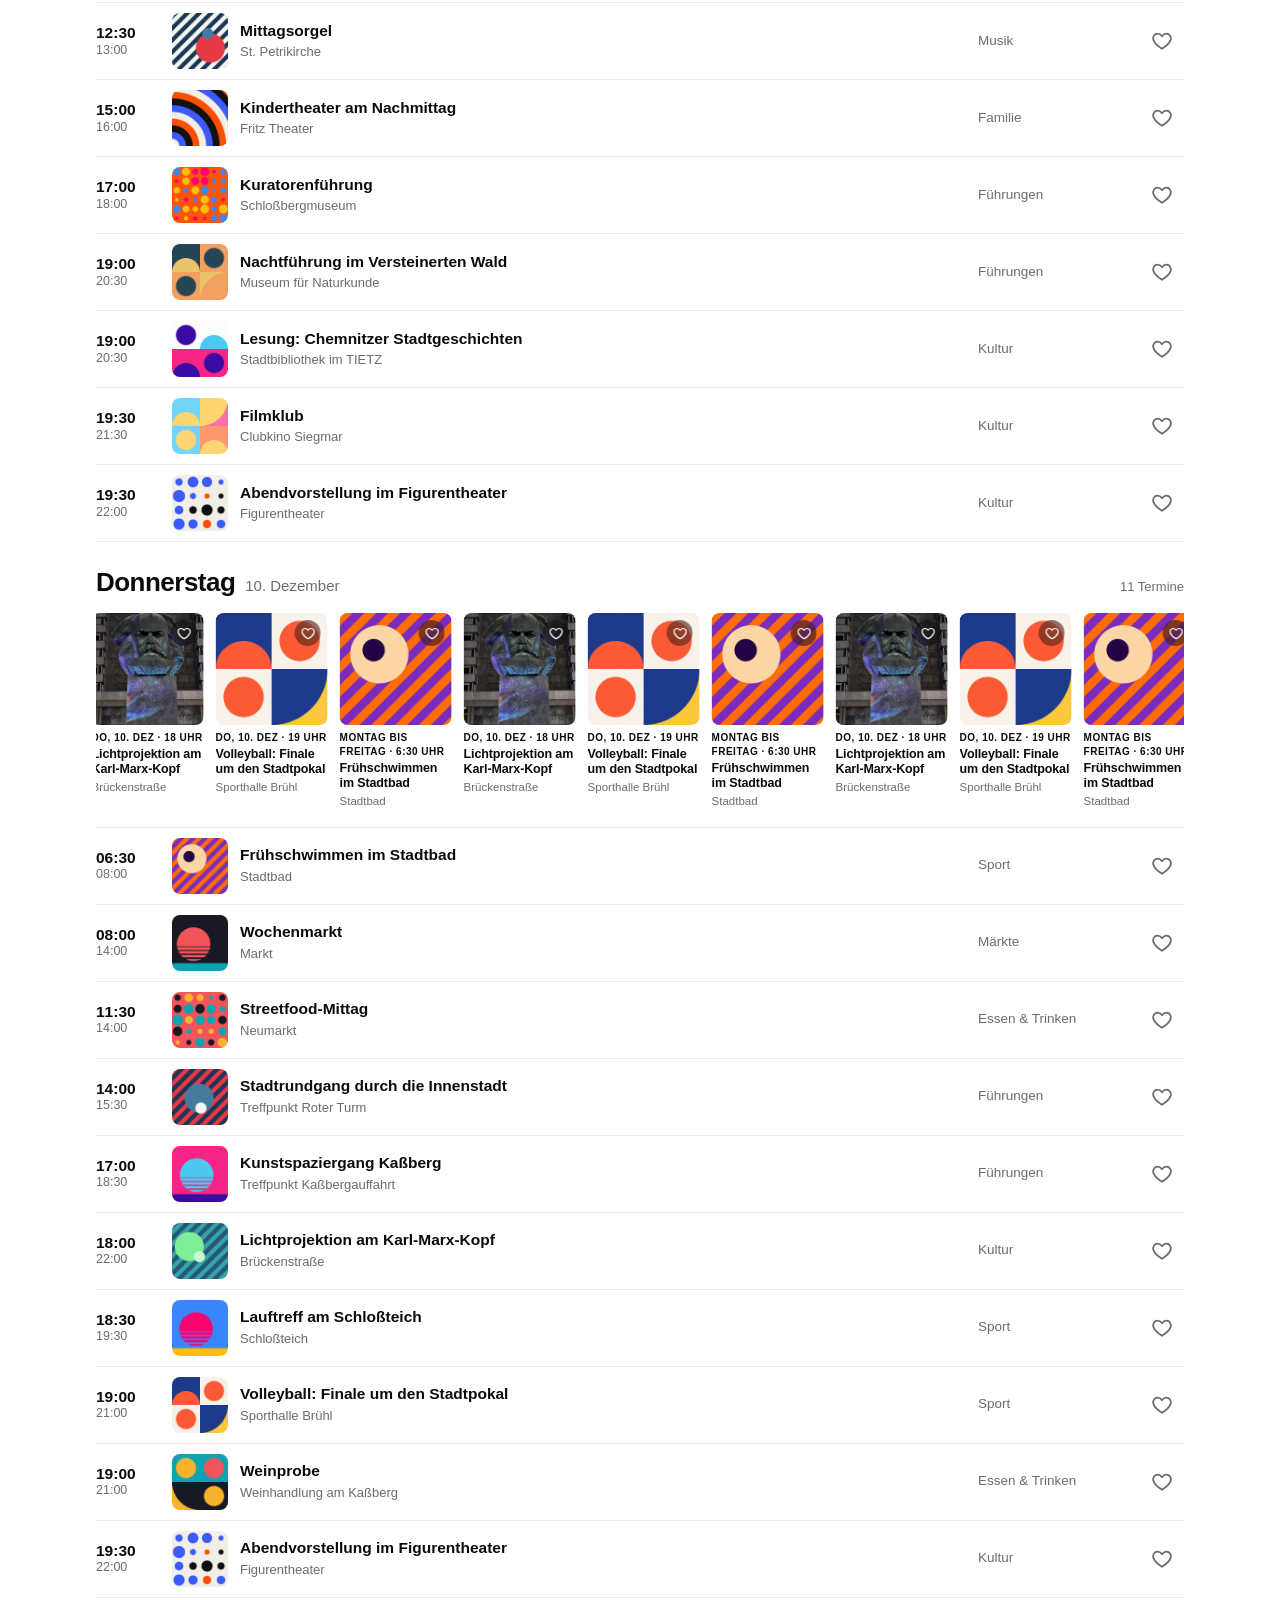
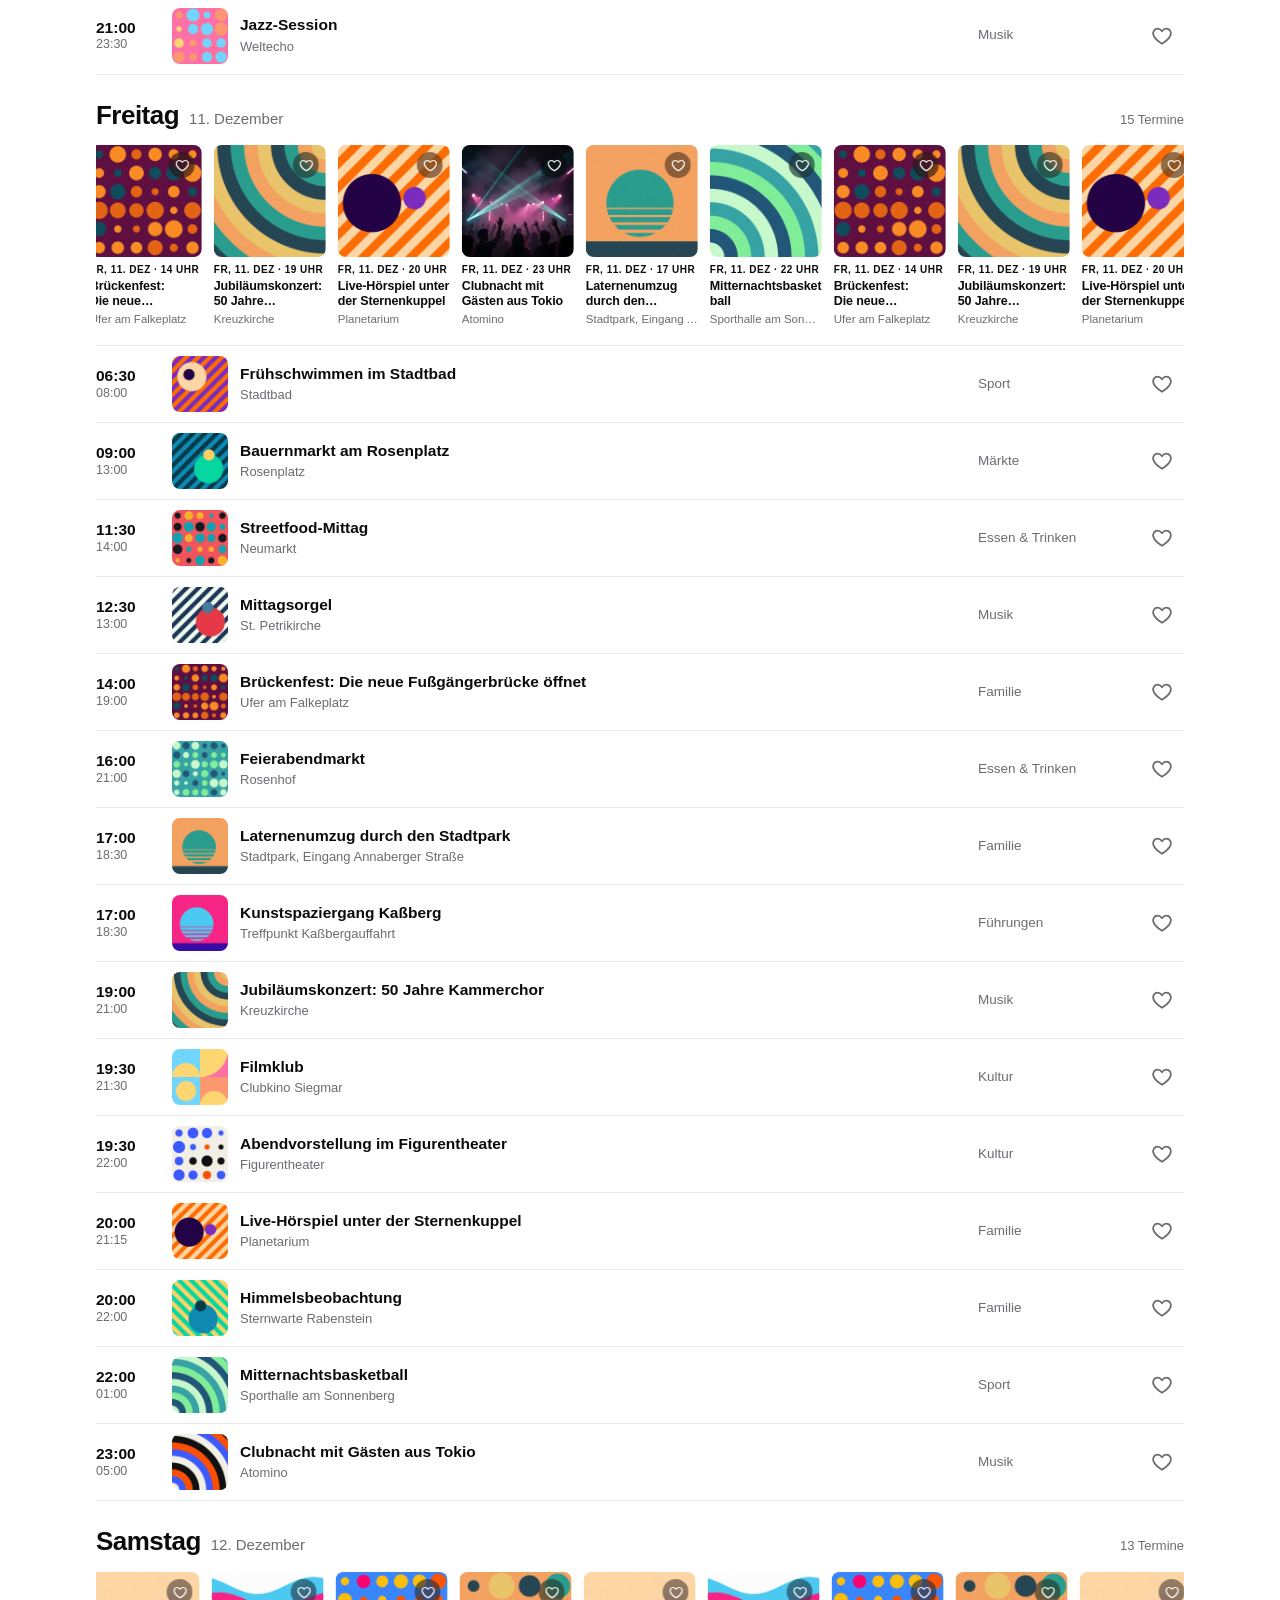
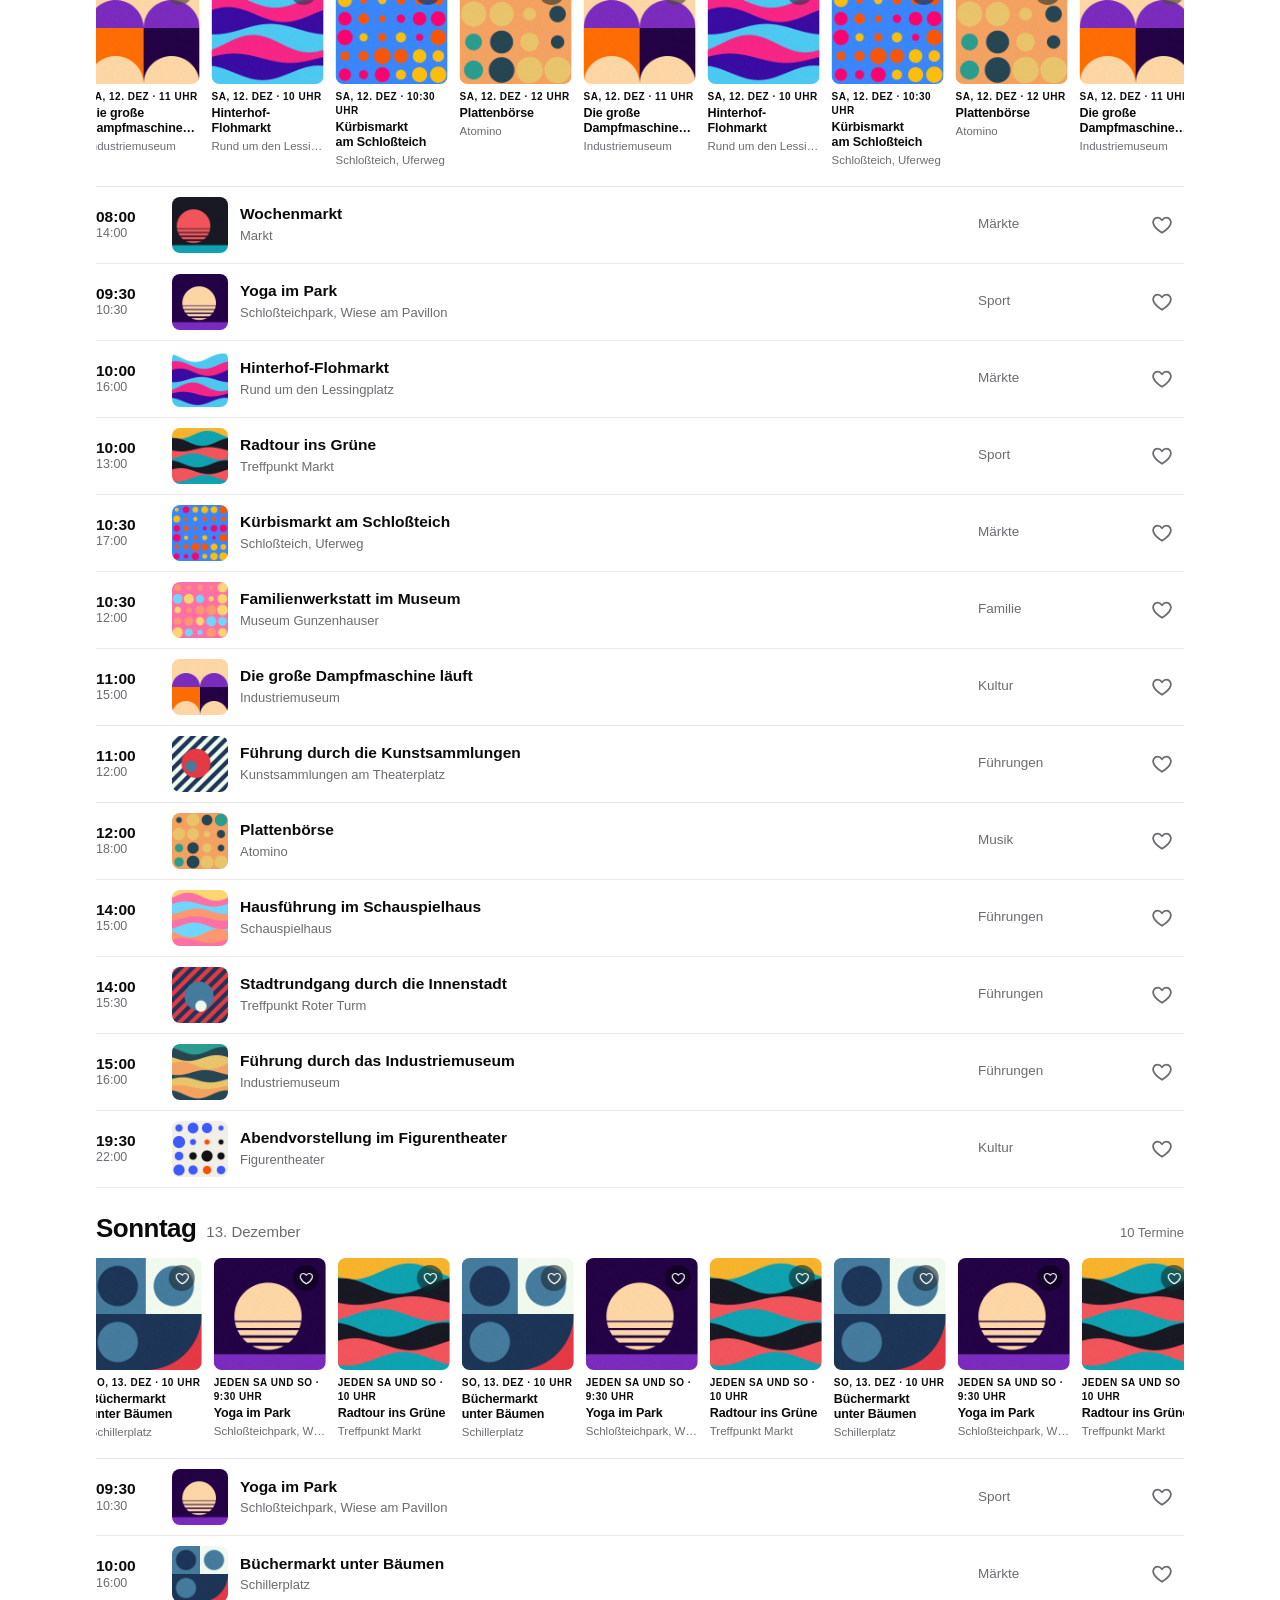
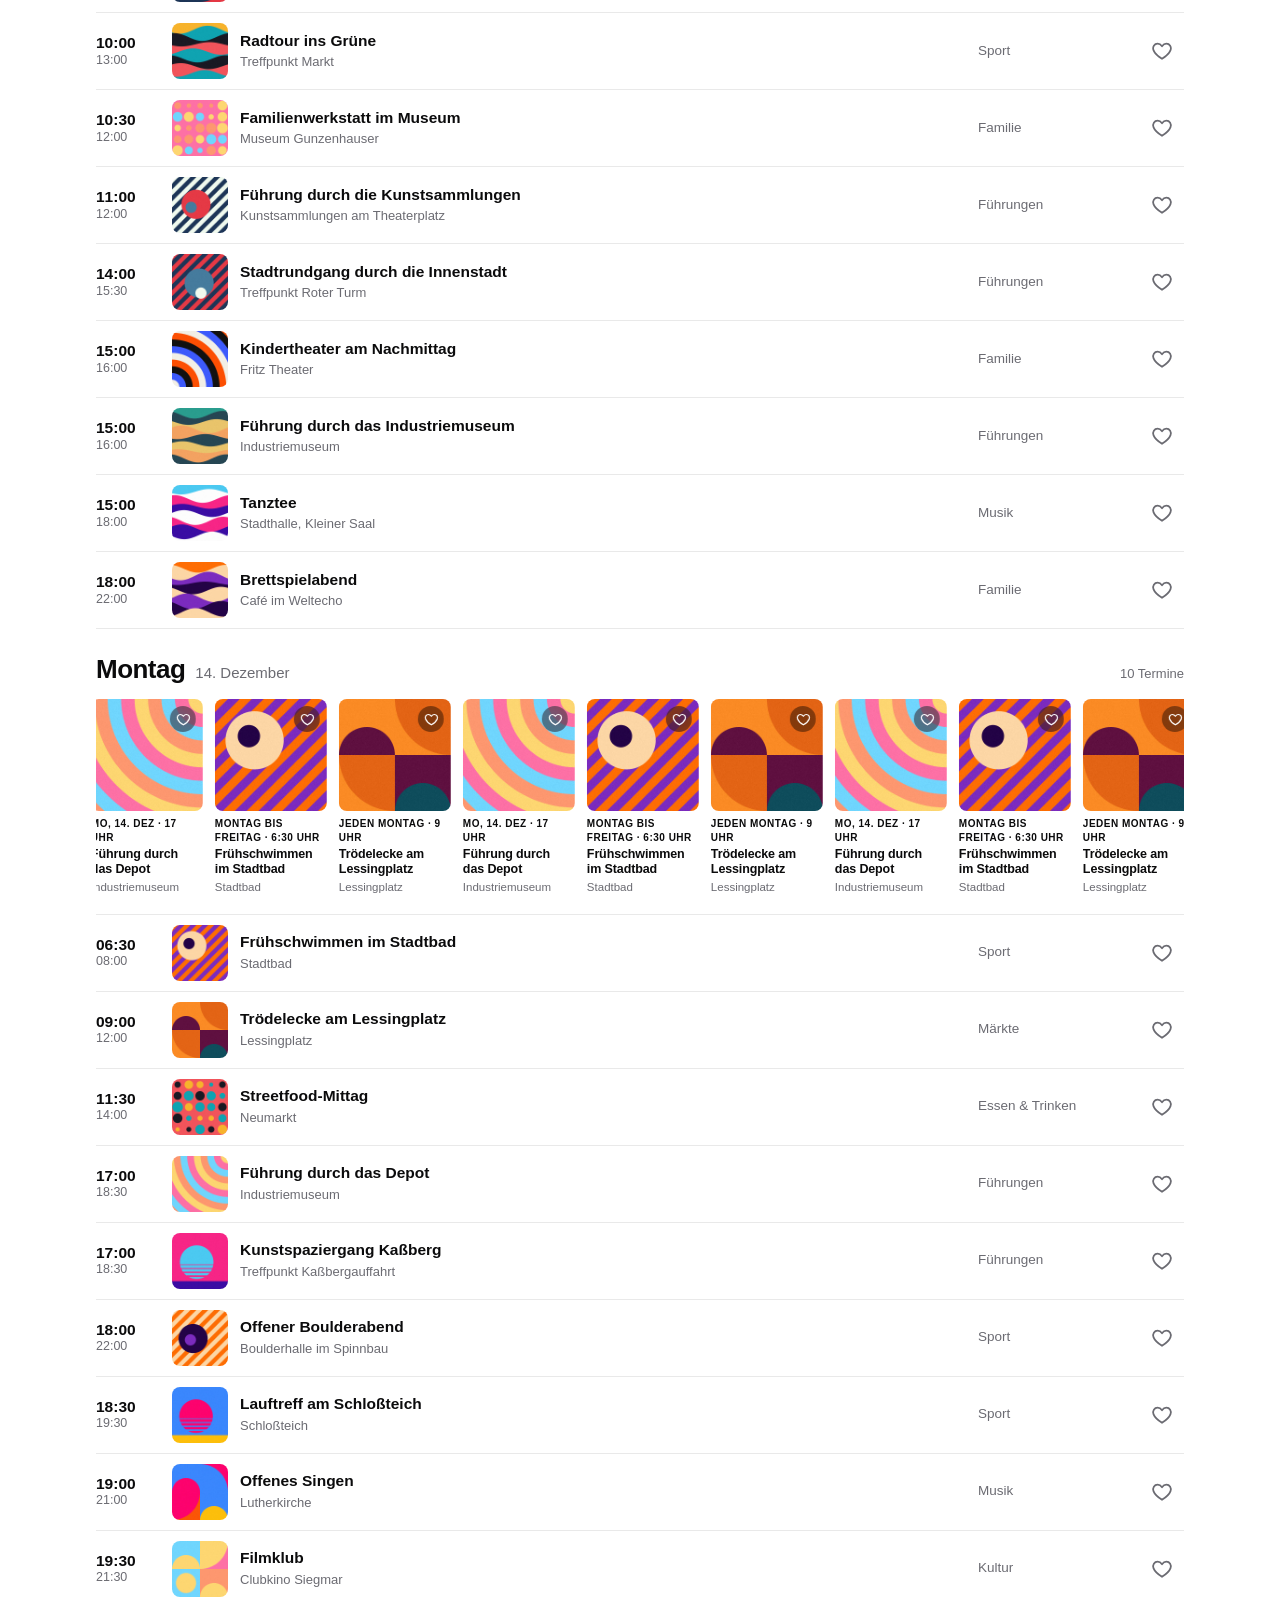
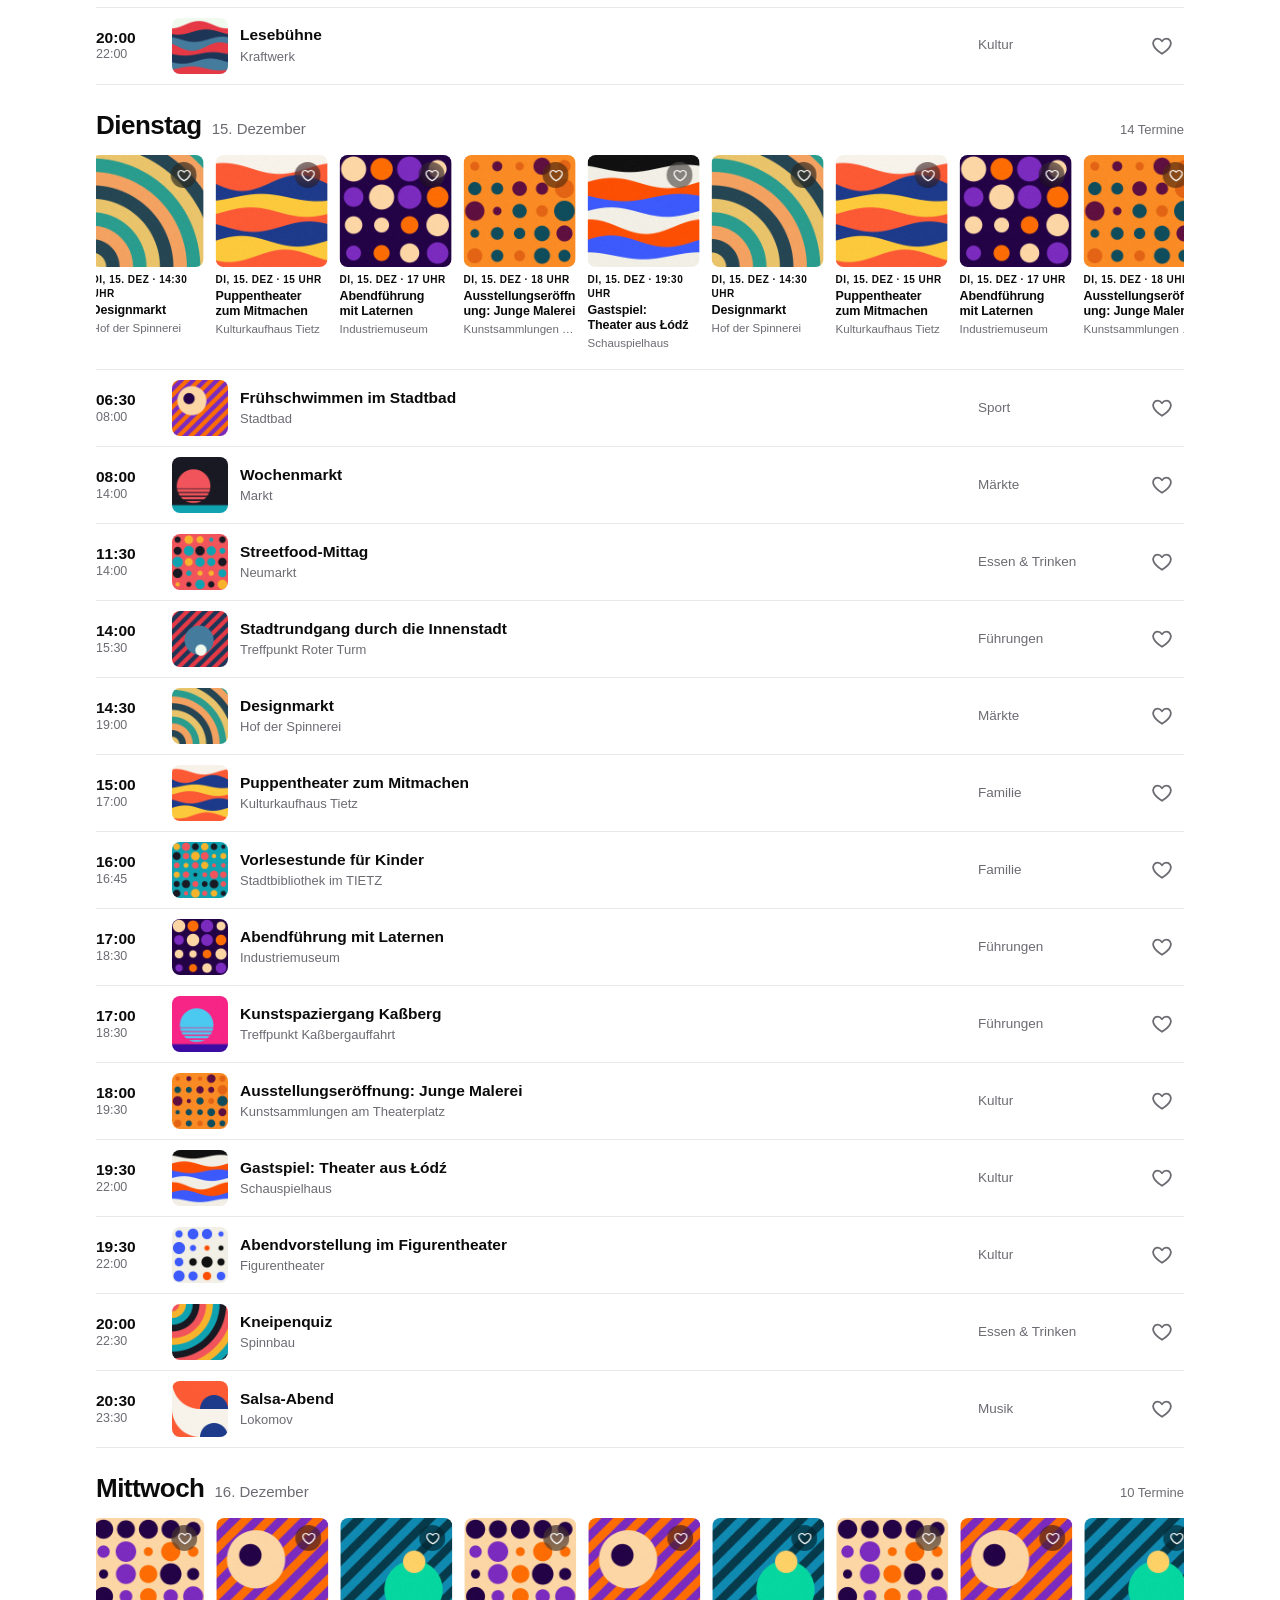
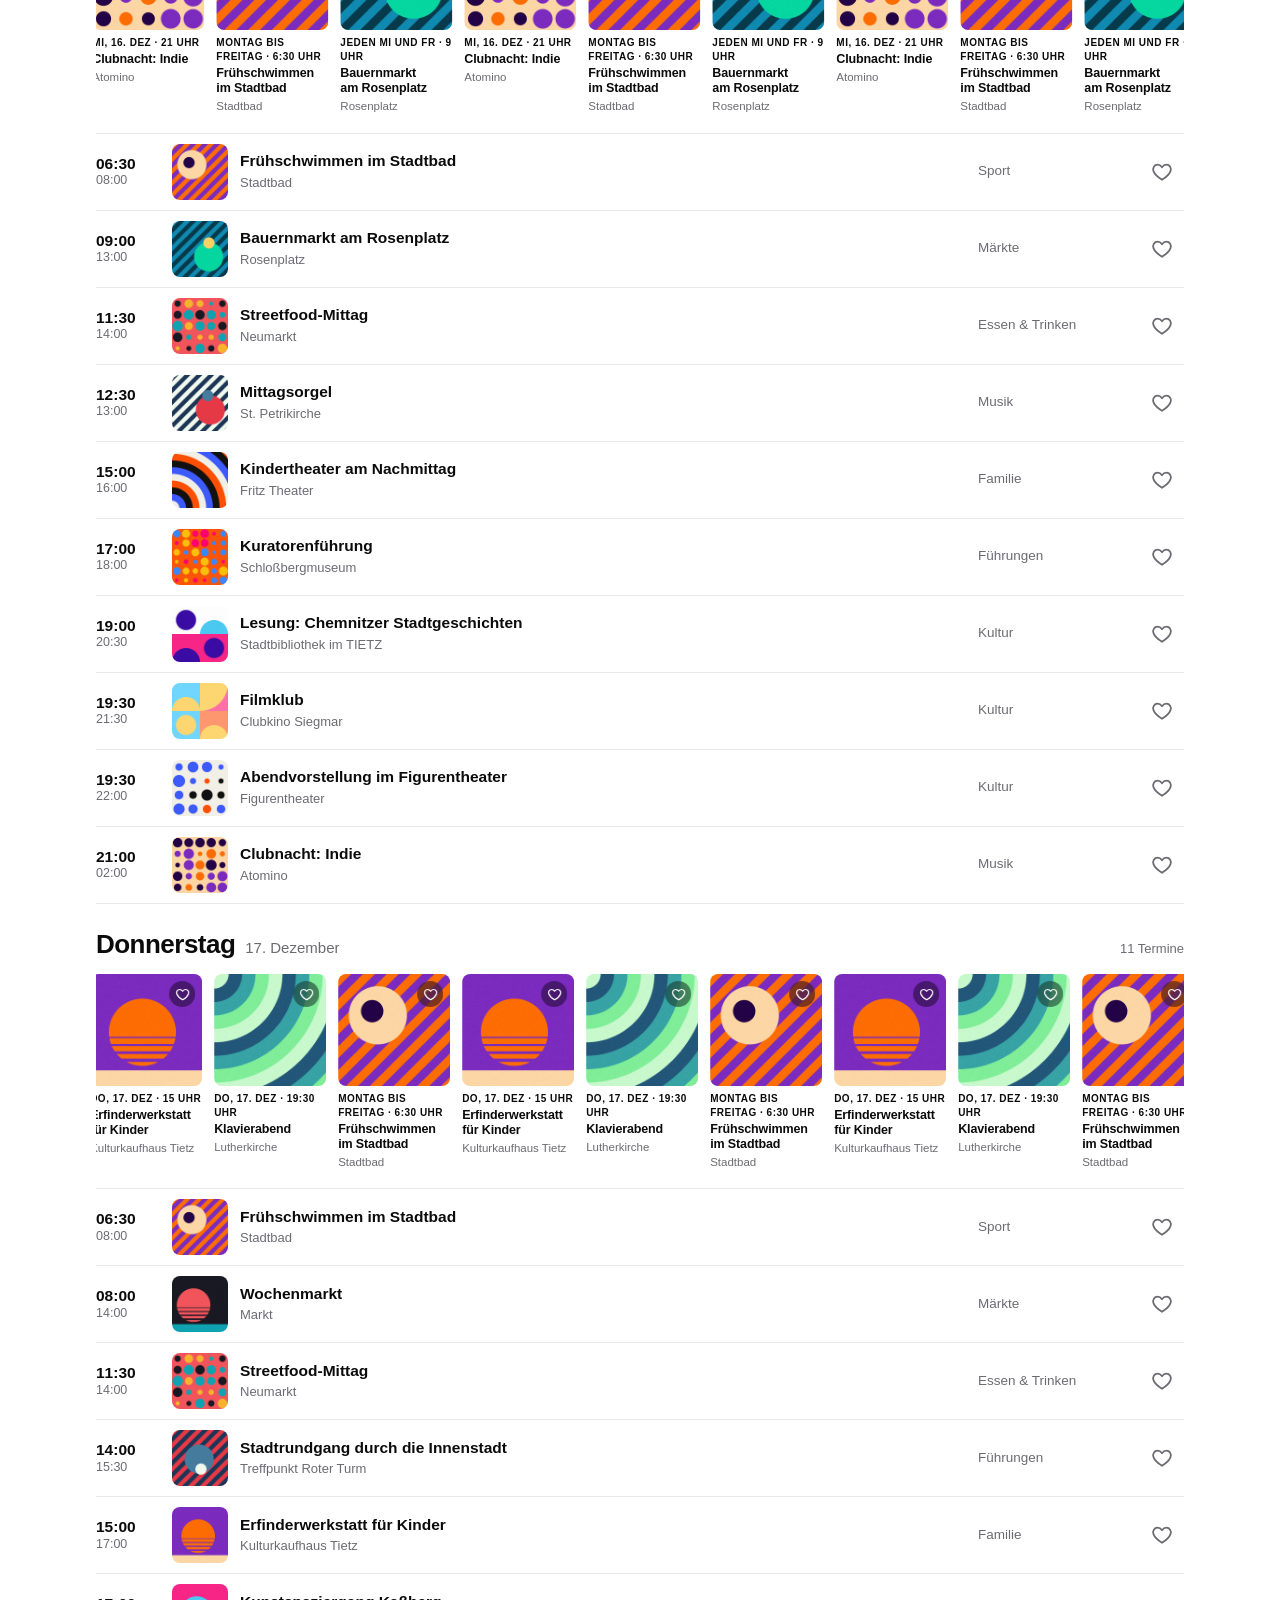
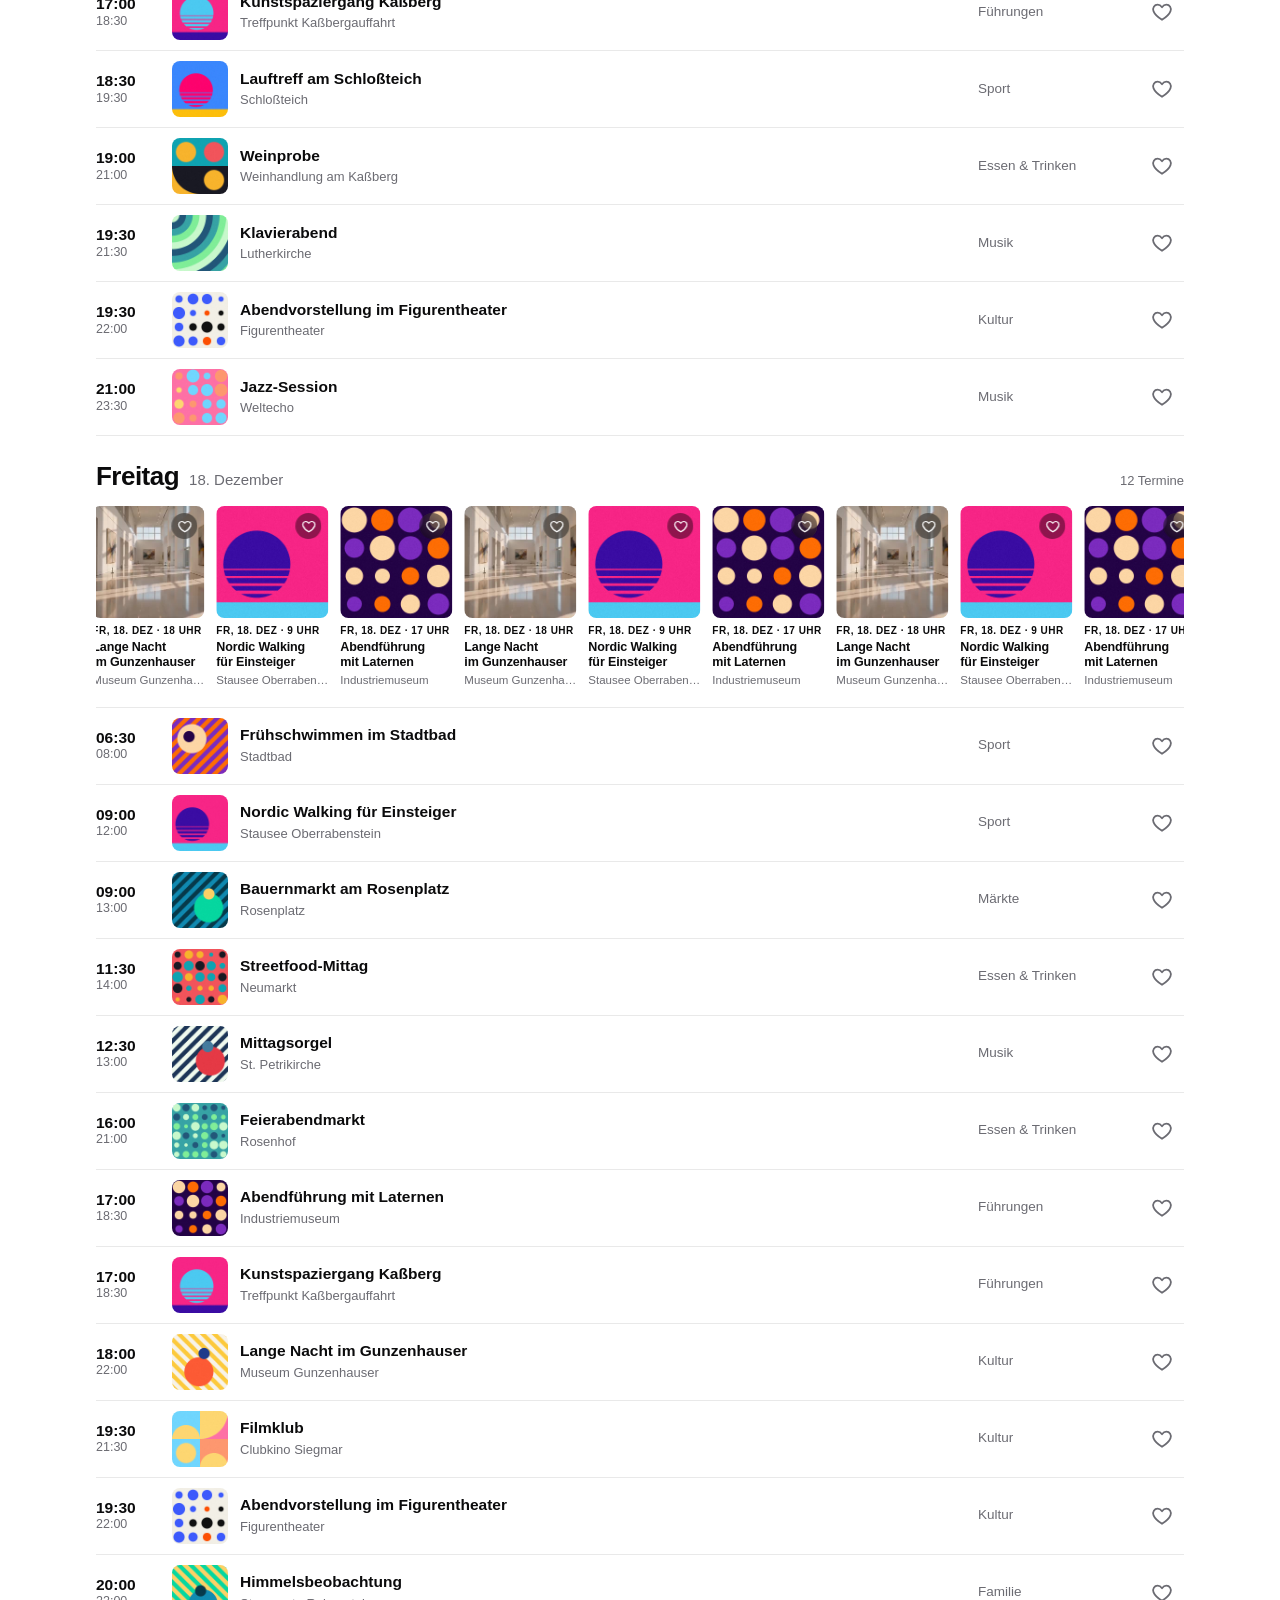
==== commit 2f6549c6: "Entwurf 4: Videos starten ohne sichtbaren Bildwechsel - Vorschaubild je Video aus dessen erstem Bild" ====
--- a/entwuerfe/entwurf-4-kombiniert.html
+++ b/entwuerfe/entwurf-4-kombiniert.html
@@ -574,7 +574,7 @@
   const lazy = new IntersectionObserver(list => list.forEach(x => {
     if (!x.isIntersecting) return;
     lazy.unobserve(x.target);
-    x.target.querySelectorAll('[data-cover]').forEach(el => { const k = el.tagName === 'VIDEO' ? 'poster' : 'src'; if (!el[k]) el[k] = cover(el.dataset.cover); });
+    x.target.querySelectorAll('[data-cover]').forEach(el => { if (!el.src) el.src = cover(el.dataset.cover); });
   }), { rootMargin: '400px 0px' });
   function cover(key) {
     if (coverCache[key]) return coverCache[key];
@@ -592,7 +592,7 @@
   };
   function card(ev, size) {
     const dateLine = `${ev.rhythm === 'regelmaessig' ? esc(ev.rhythmText) : shortDate(ev)} · ${hm(ev.time)} Uhr`;
-    const media = ev.video ? `<video data-cover="${ev.cover}" data-video="${esc(ev.video)}" muted loop playsinline preload="none"></video>`
+    const media = ev.video ? `<video poster="${esc(ev.video.replace(/\.mp4$/, '.jpg'))}" data-video="${esc(ev.video)}" muted loop playsinline preload="none"></video>`
       : `<img data-cover="${ev.cover}" ${ev.webp ? `data-webp="${esc(ev.webp)}"` : ''} alt="">`;
     return `<article class="card ${size}" data-id="${ev.id}" tabindex="0" aria-label="${esc(ev.title)}">
       <div class="cv">${media}
@@ -643,16 +643,31 @@
       .sort((a, b) => !!b.video - !!a.video);   // Karten mit Video zuerst
     heroRail.innerHTML = list.length ? list.map(e => card(e, 'lg')).join('') : `<p class="empty">Keine besonderen Termine in den gewählten Kategorien.</p>`;
     heroRail.scrollLeft = 0;
-    live.disconnect();
-    if (!reduced) heroRail.querySelectorAll('.card').forEach(c => live.observe(c));
-  }
-  // Nur ganz sichtbare Karten bewegen sich: Video läuft, WebP wird geladen, sonst Zoom.
-  const live = new IntersectionObserver(list => list.forEach(({ target: c, isIntersecting: on }) => {
-    c.classList.toggle('live', on);
-    const v = c.querySelector('video'), w = c.querySelector('[data-webp]');
-    if (v) { if (on) { if (!v.src) v.src = v.dataset.video; v.play().catch(() => {}); } else v.pause(); }
-    if (w) w.src = on ? w.dataset.webp : cover(w.dataset.cover);
-  }), { threshold: .9 });
+    live.disconnect(); near.disconnect();
+    if (!reduced) heroRail.querySelectorAll('.card').forEach(c => { live.observe(c); near.observe(c); });
+  }
+  // Videos laden, sobald ihre Karte im Karussell zu sehen oder angeschnitten ist: die ersten gleich beim Öffnen, die nächste kurz vorher.
+  const near = new IntersectionObserver(list => list.forEach(x => {
+    const v = x.target.querySelector('video');
+    if (x.isIntersecting && v && !v.src) { v.preload = 'auto'; v.src = v.dataset.video; }
+  }), { root: document.getElementById('heroRail') });
+  // Nur ganz sichtbare Karten bewegen sich: WebP wird geladen, sonst Zoom; von den Videos spielt nur das vorderste.
+  const live = new IntersectionObserver(list => {
+    list.forEach(({ target: c, isIntersecting: on }) => {
+      c.classList.toggle('live', on);
+      const w = c.querySelector('[data-webp]');
+      if (w) w.src = on ? w.dataset.webp : cover(w.dataset.cover);
+    });
+    let first = true;
+    heroRail.querySelectorAll('video').forEach(v => {
+      if (first && v.closest('.live')) {
+        first = false;
+        if (!v.src) v.src = v.dataset.video;
+        v.muted = true; v.playsInline = true;   // für Safari ausdrücklich stumm, sonst startet es erst nach Berührung
+        v.play().catch(() => {});
+      } else v.pause();
+    });
+  }, { threshold: .9 });
 
   // Tagesleiste wie ein Kalender: obere Zeile alle Tage eines Monats, untere Zeile Monat und Jahr wählen.
   // Alles aus dem Gerätedatum berechnet. Monate werden ab Januar des laufenden Jahres gezählt (12 = Januar im nächsten Jahr).
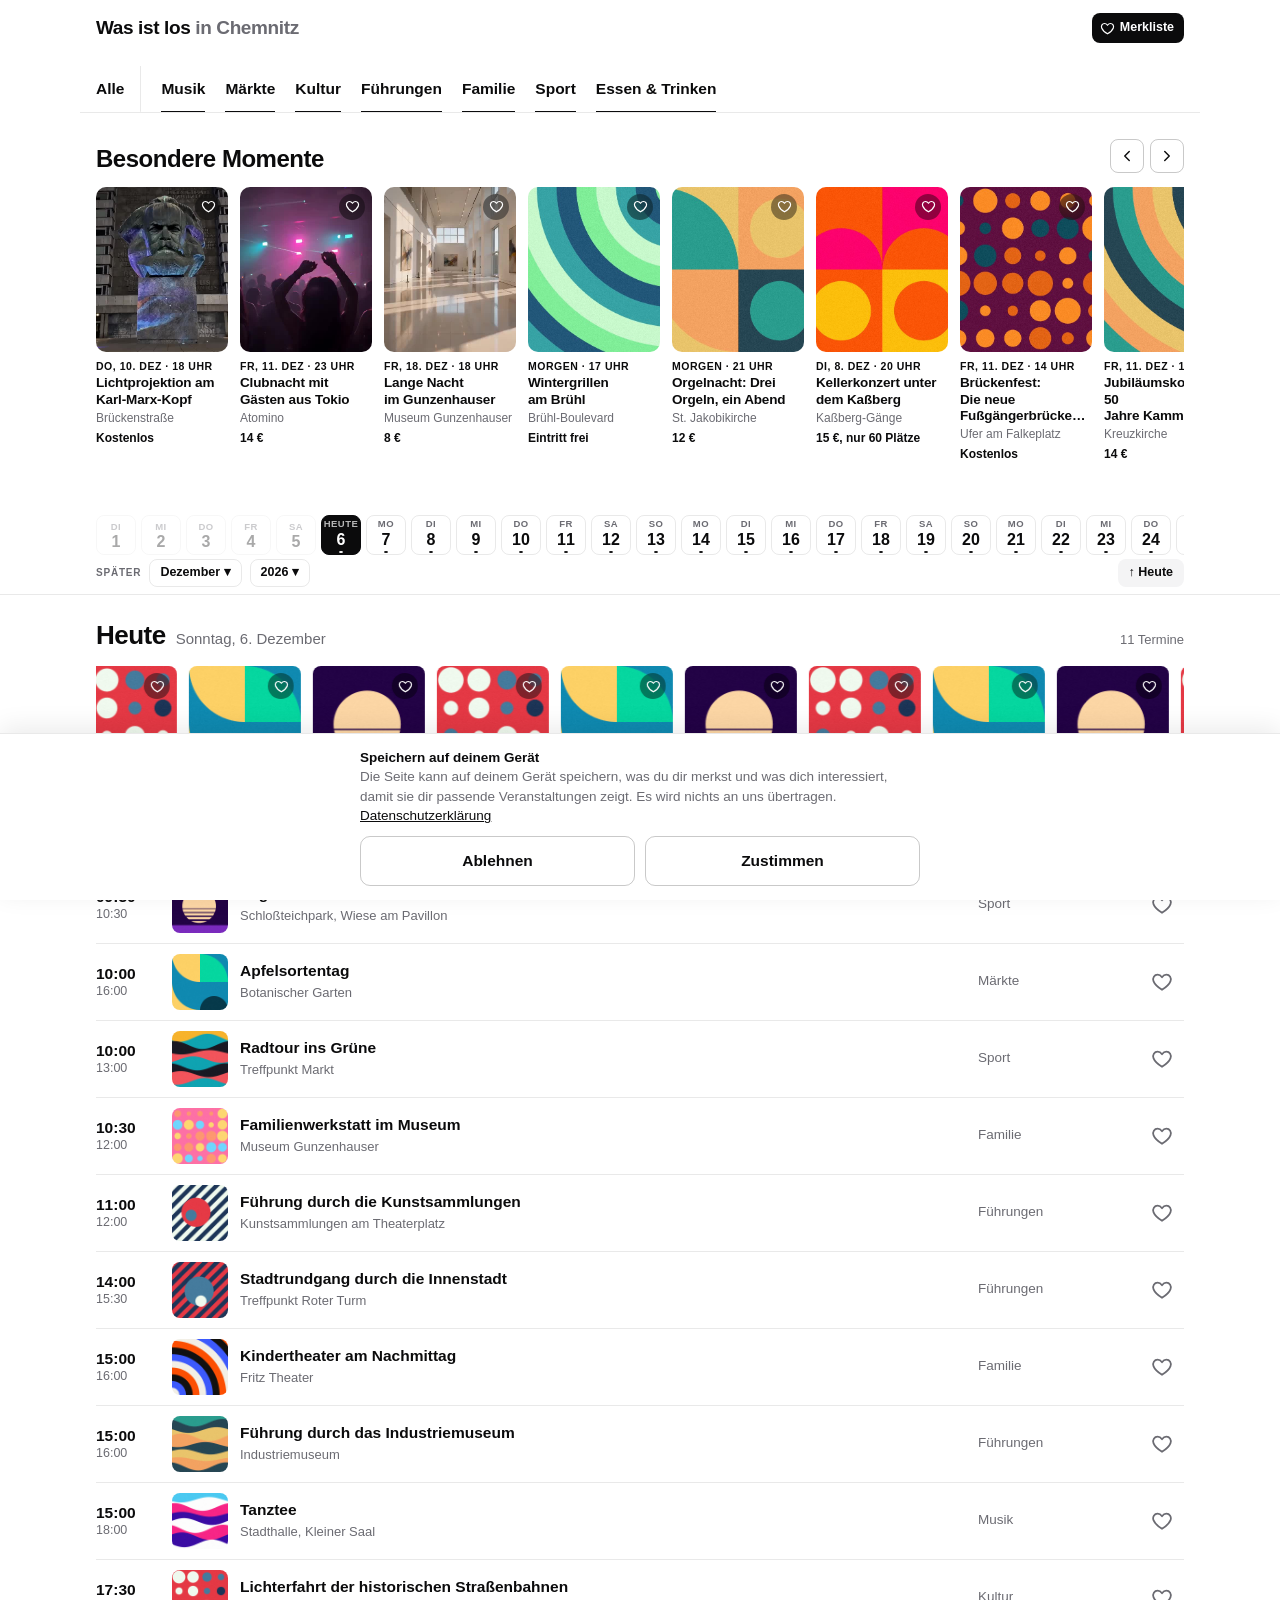
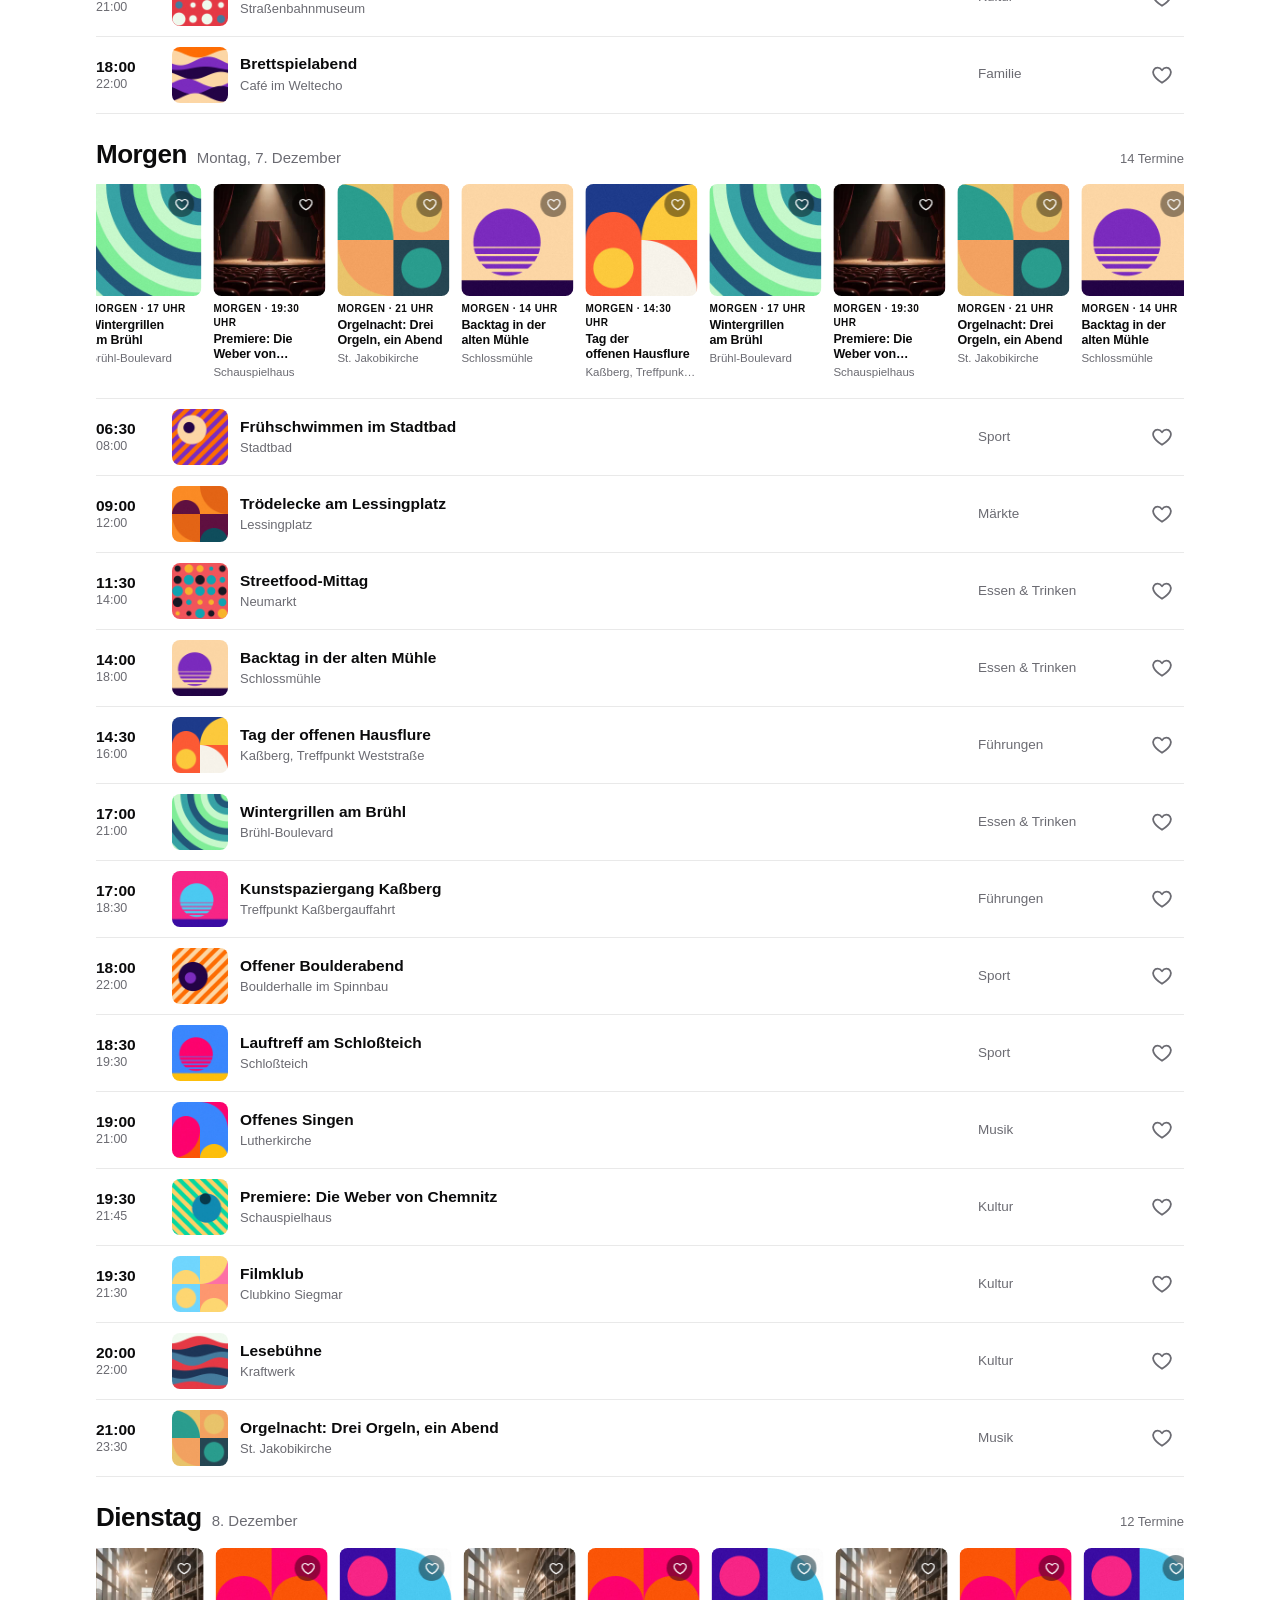
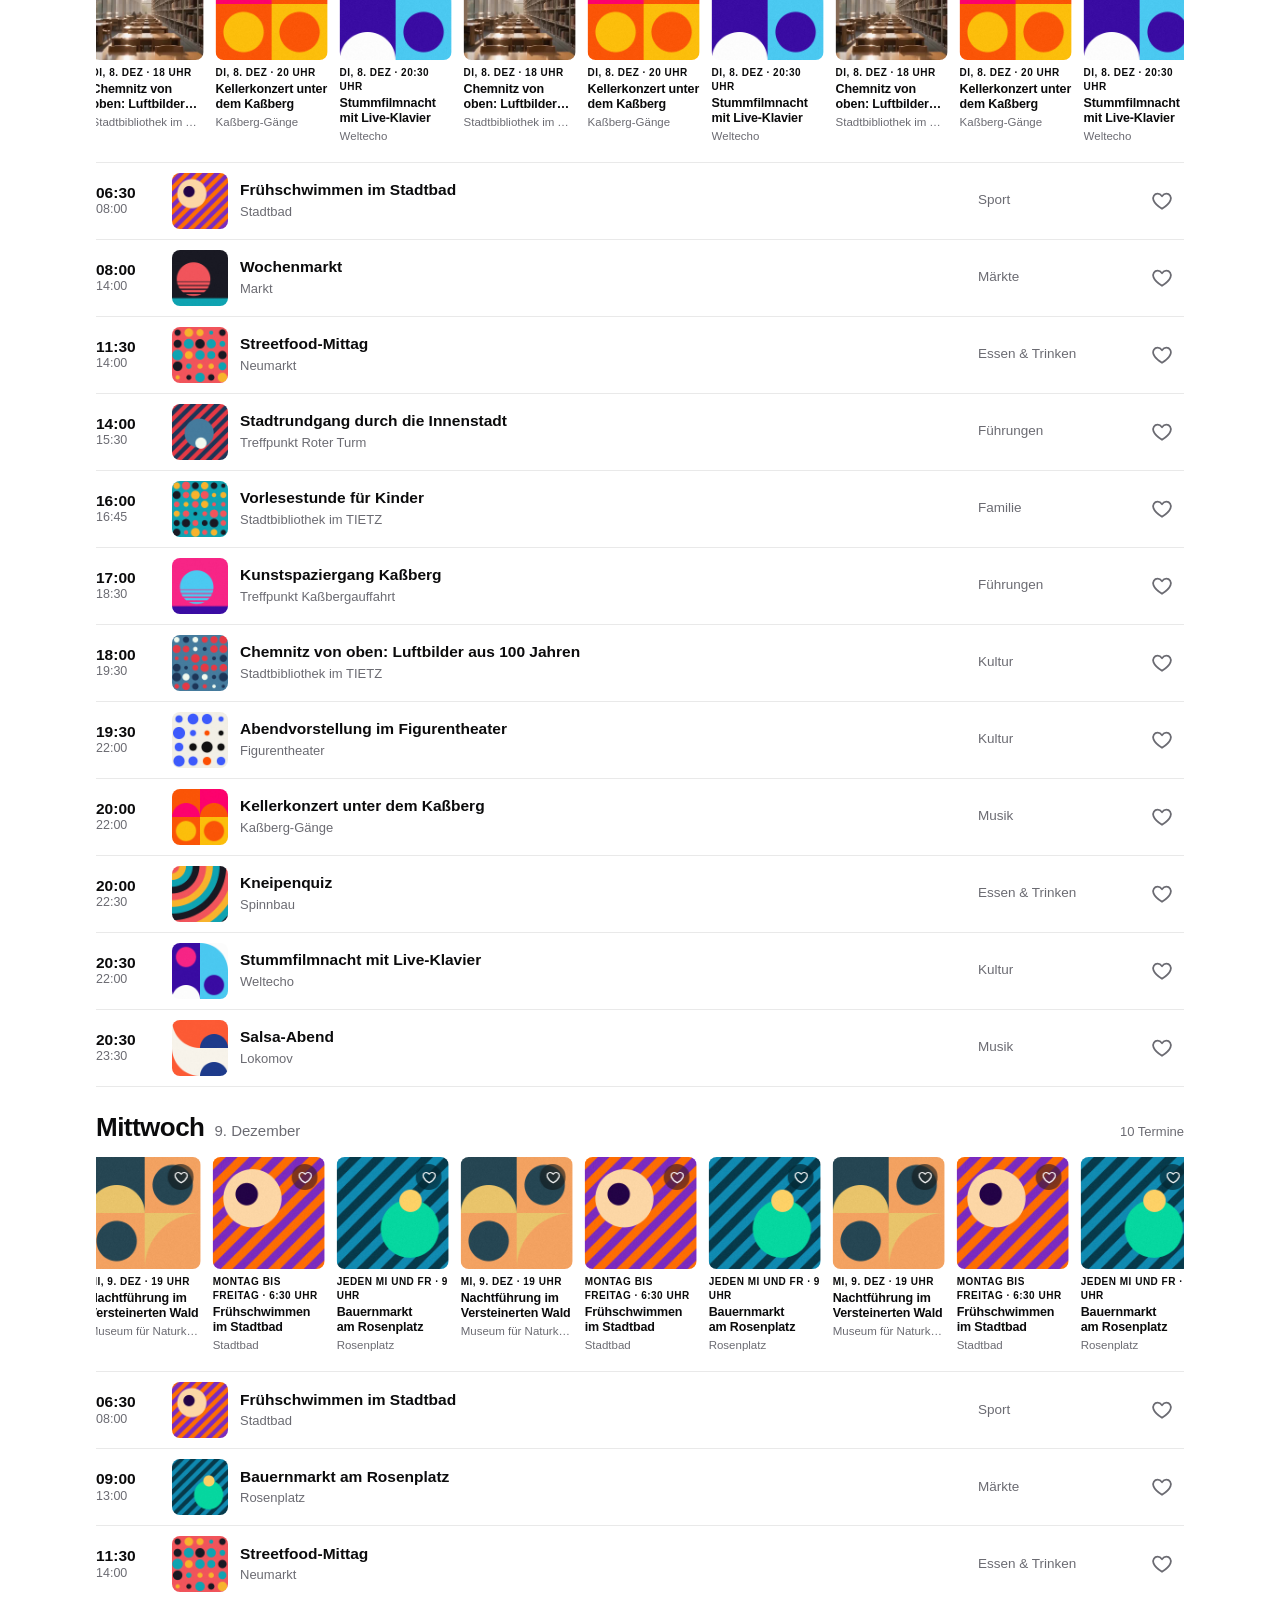
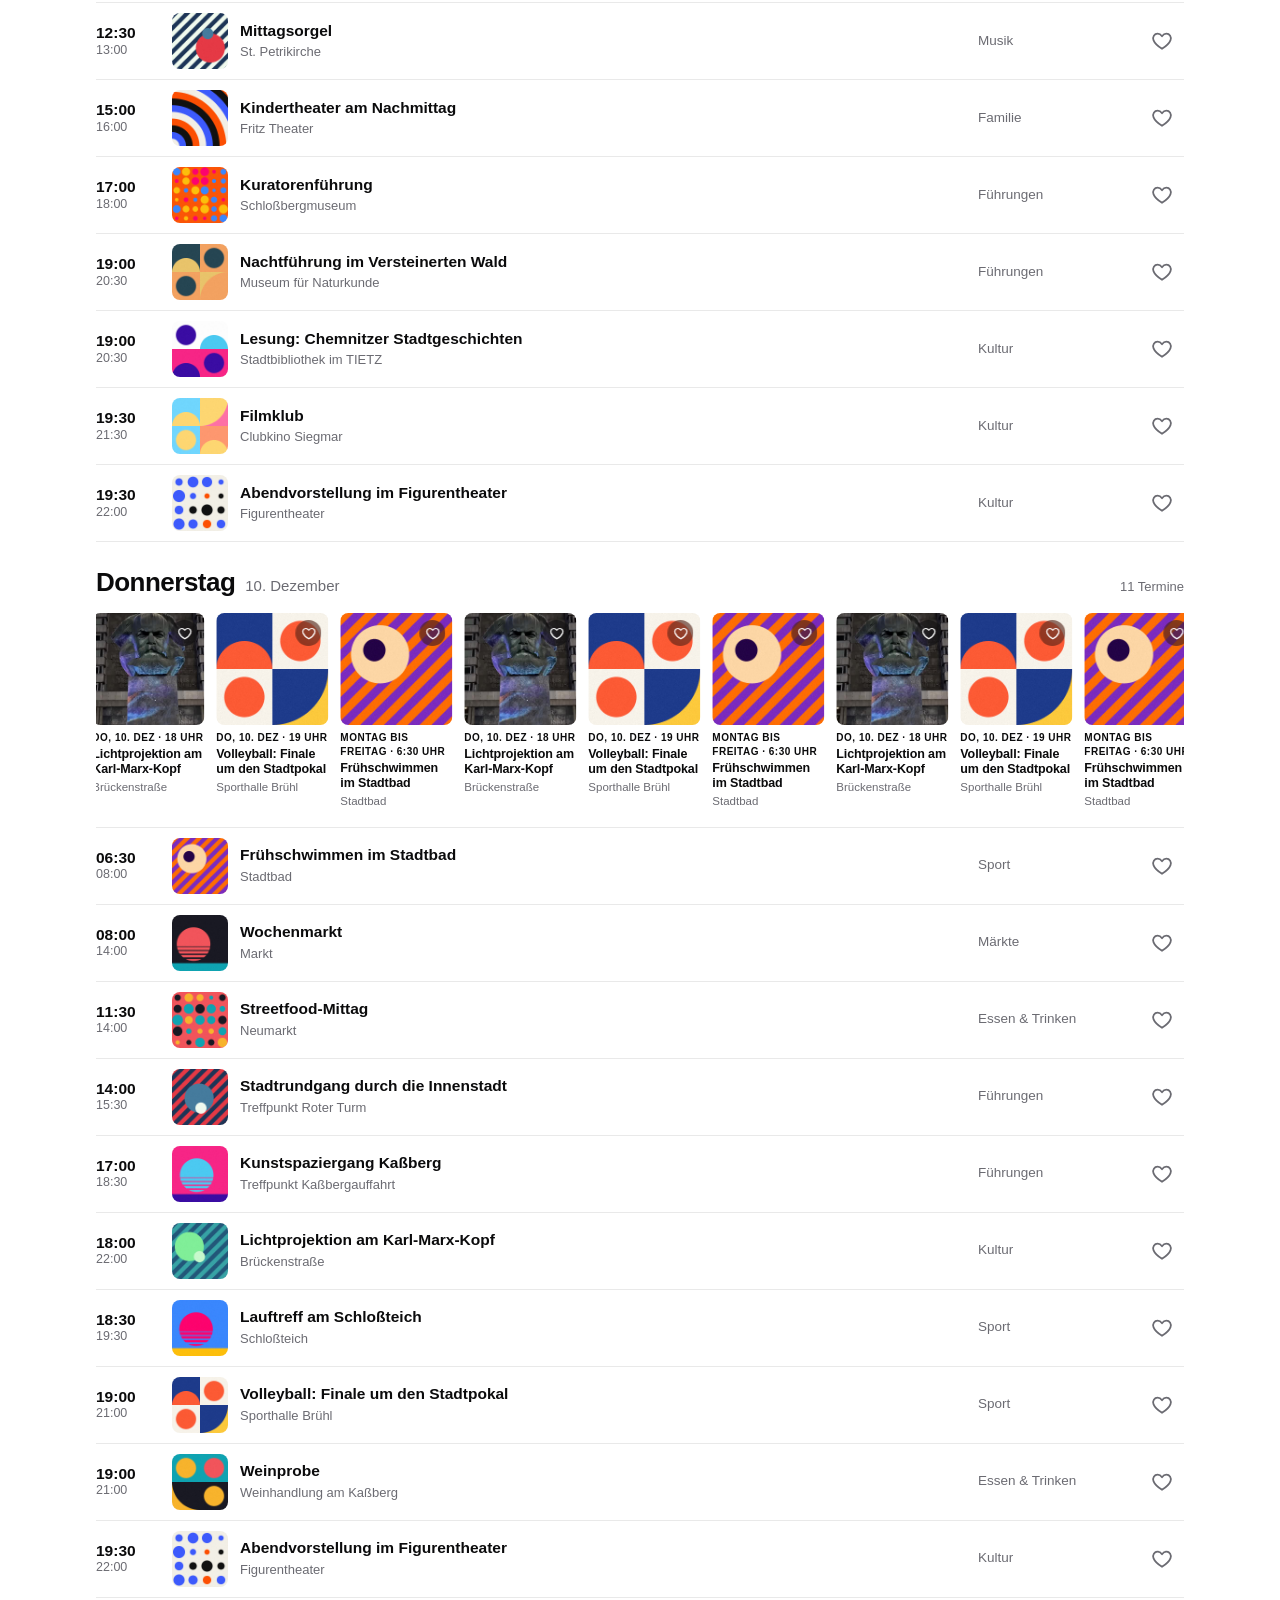
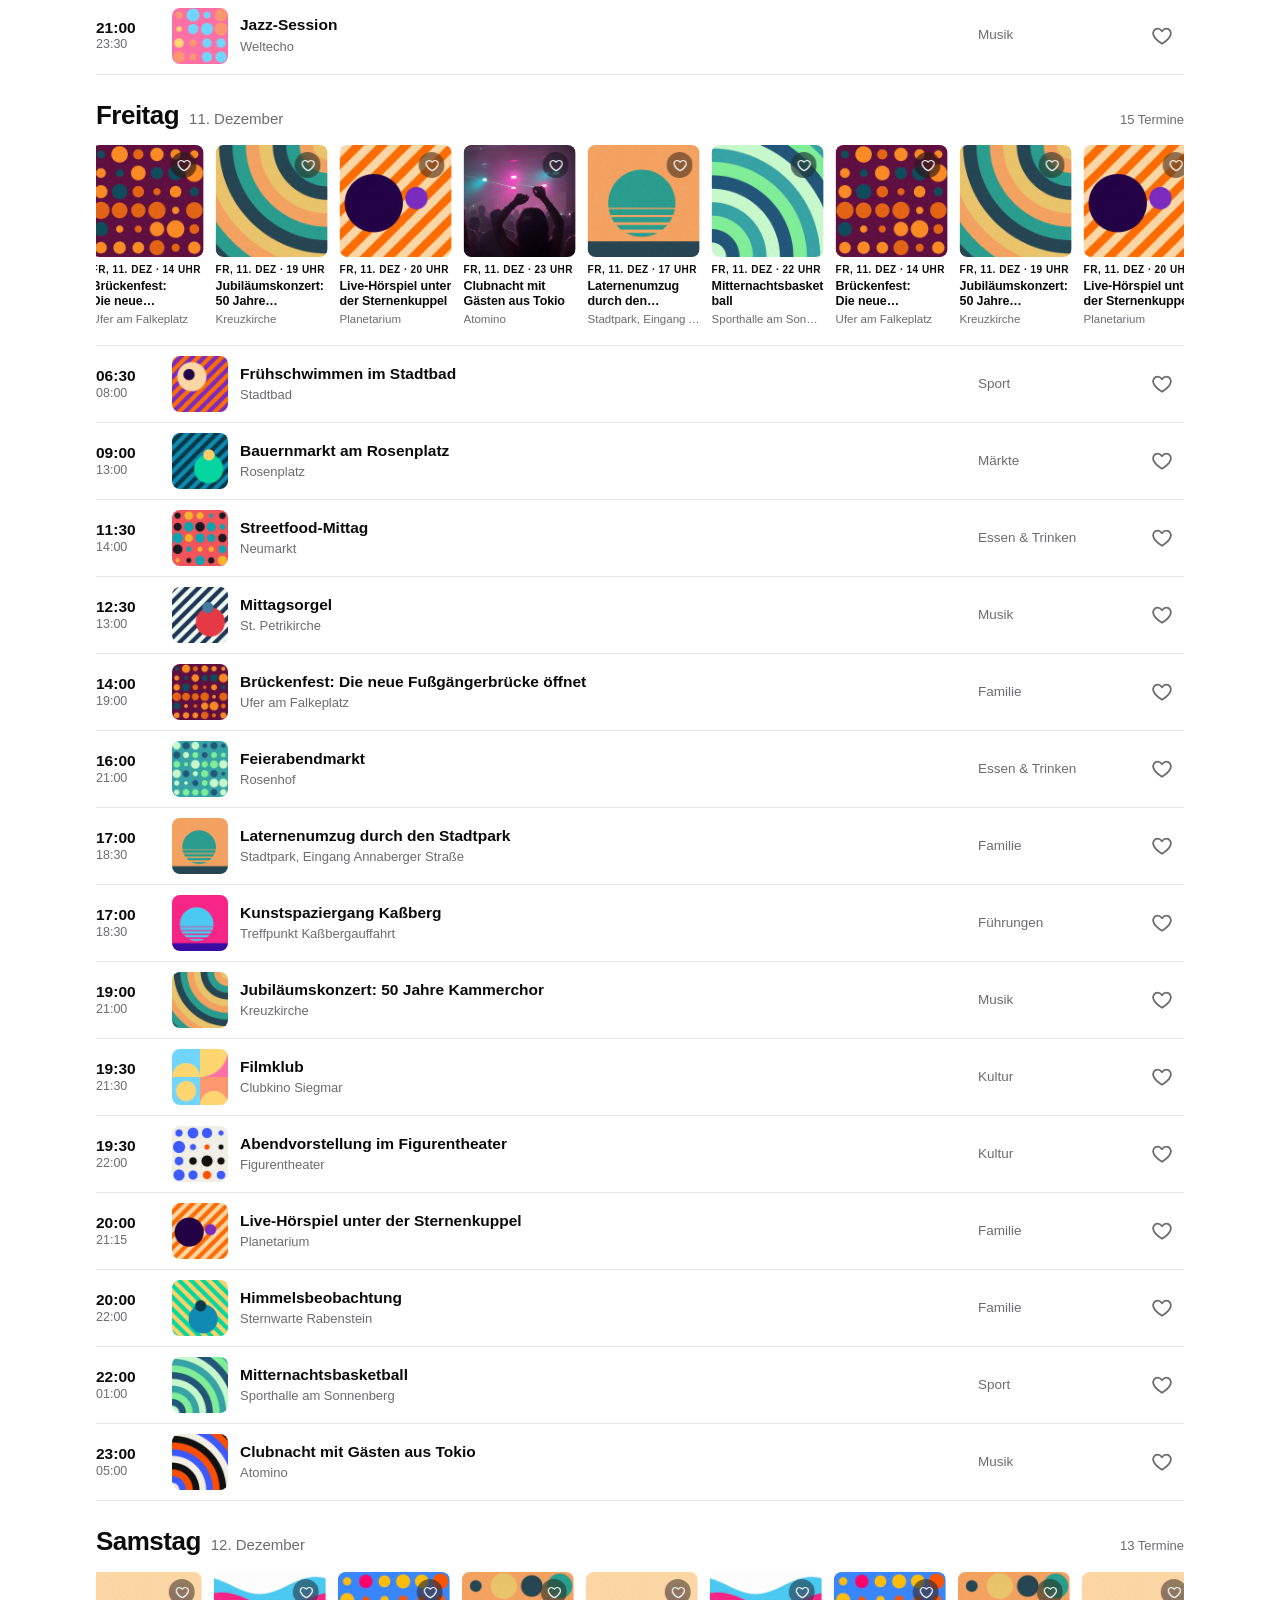
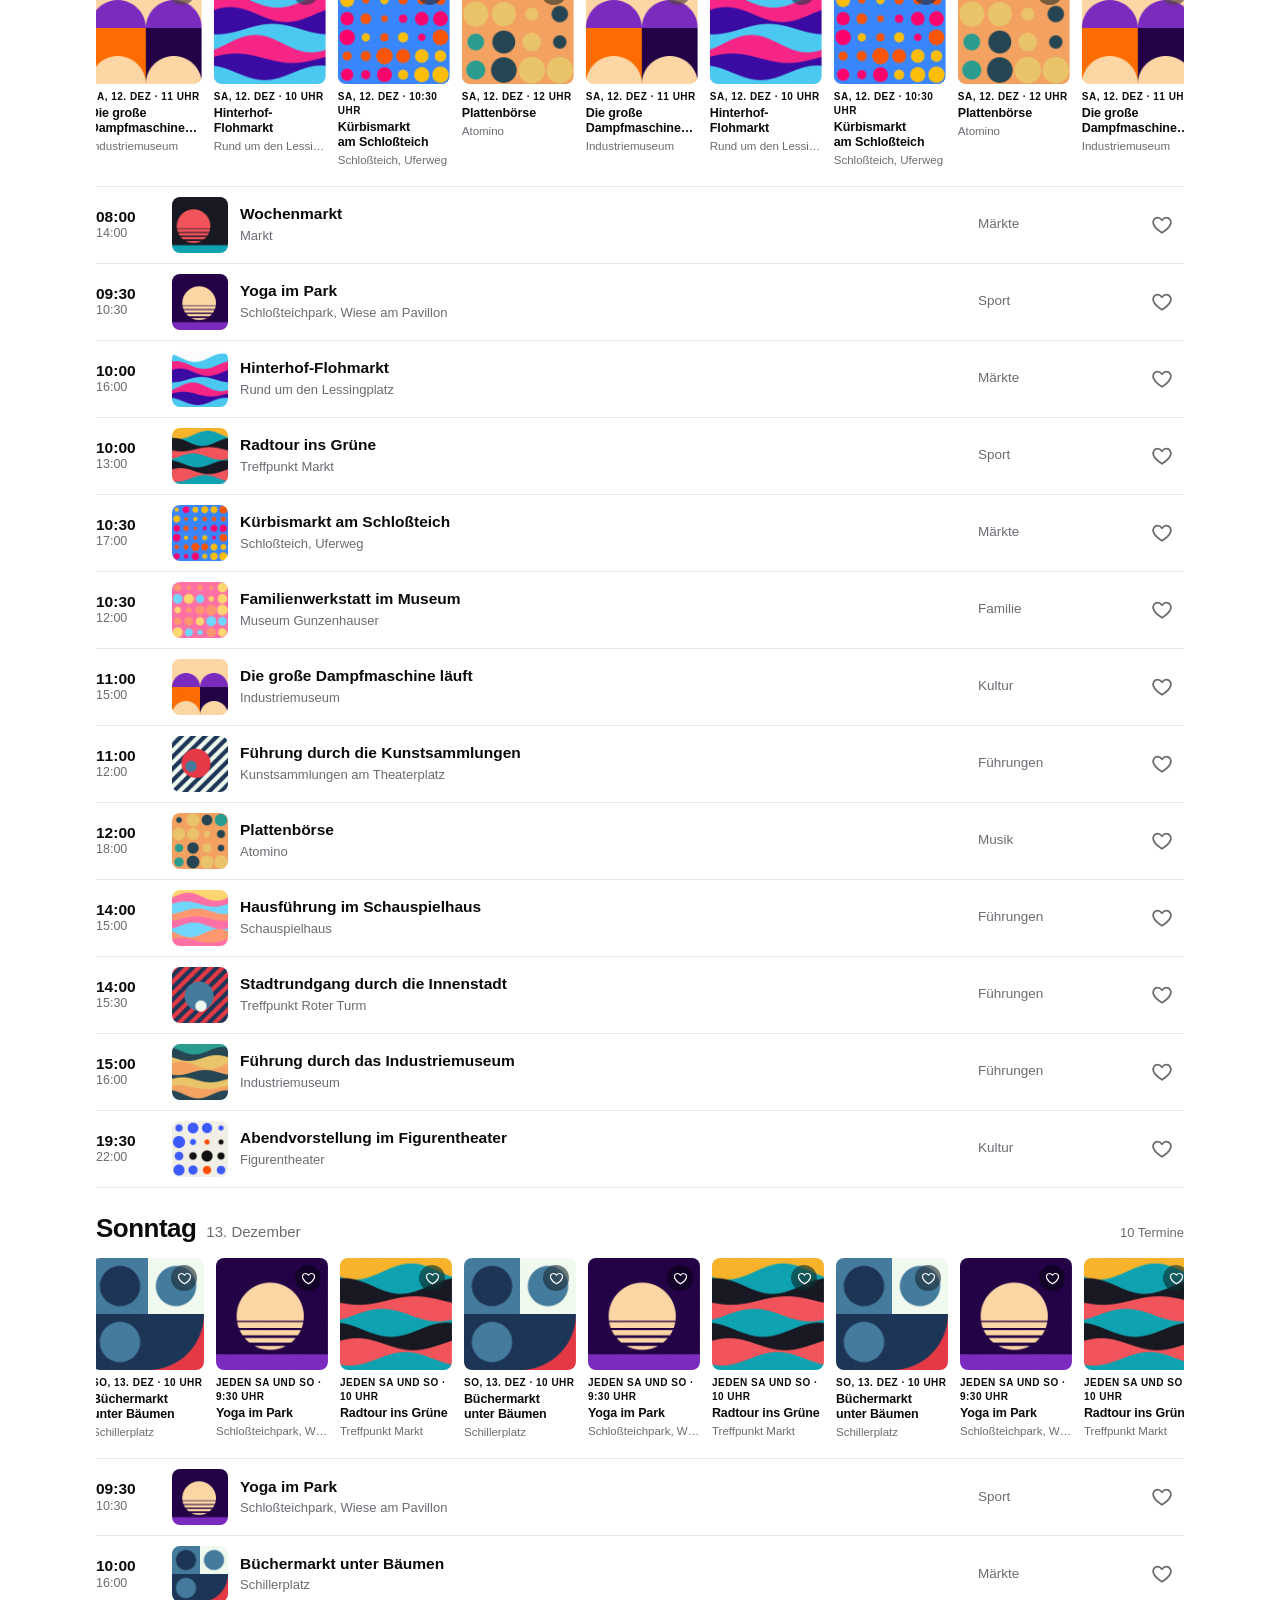
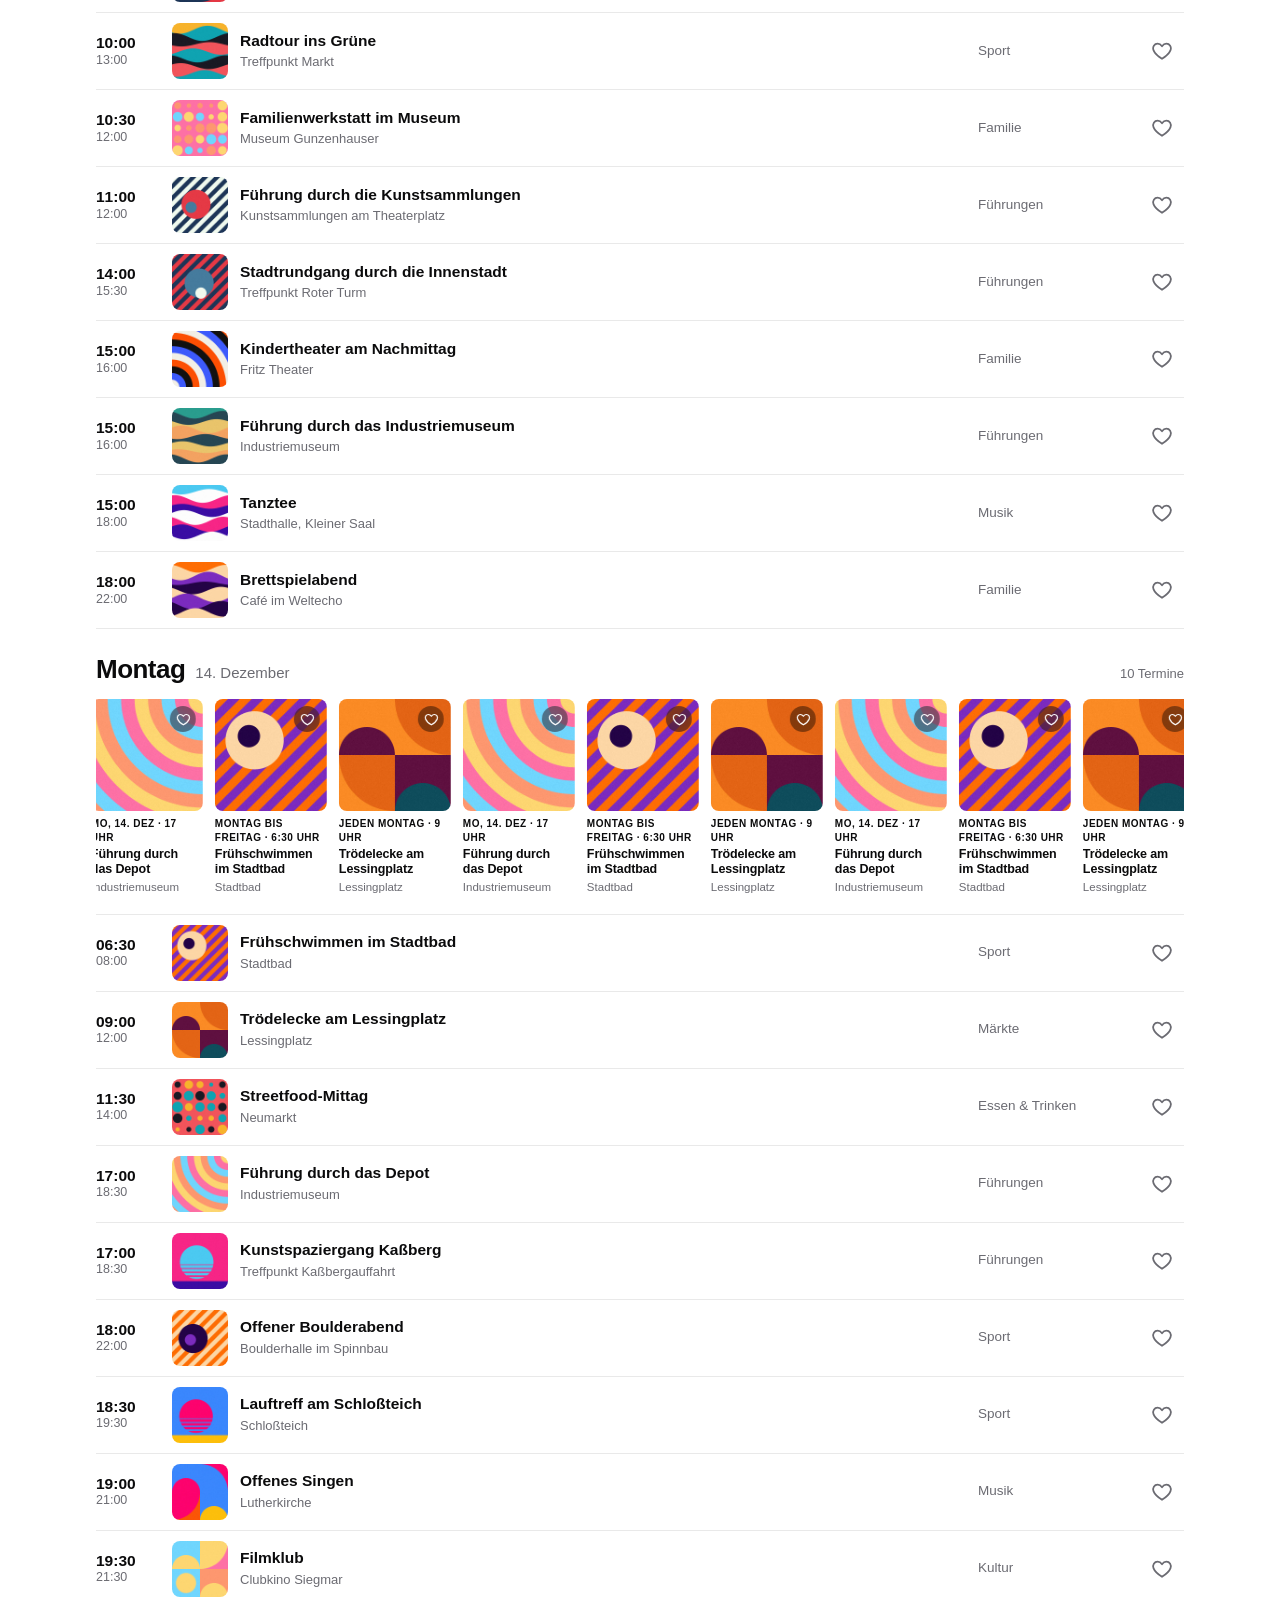
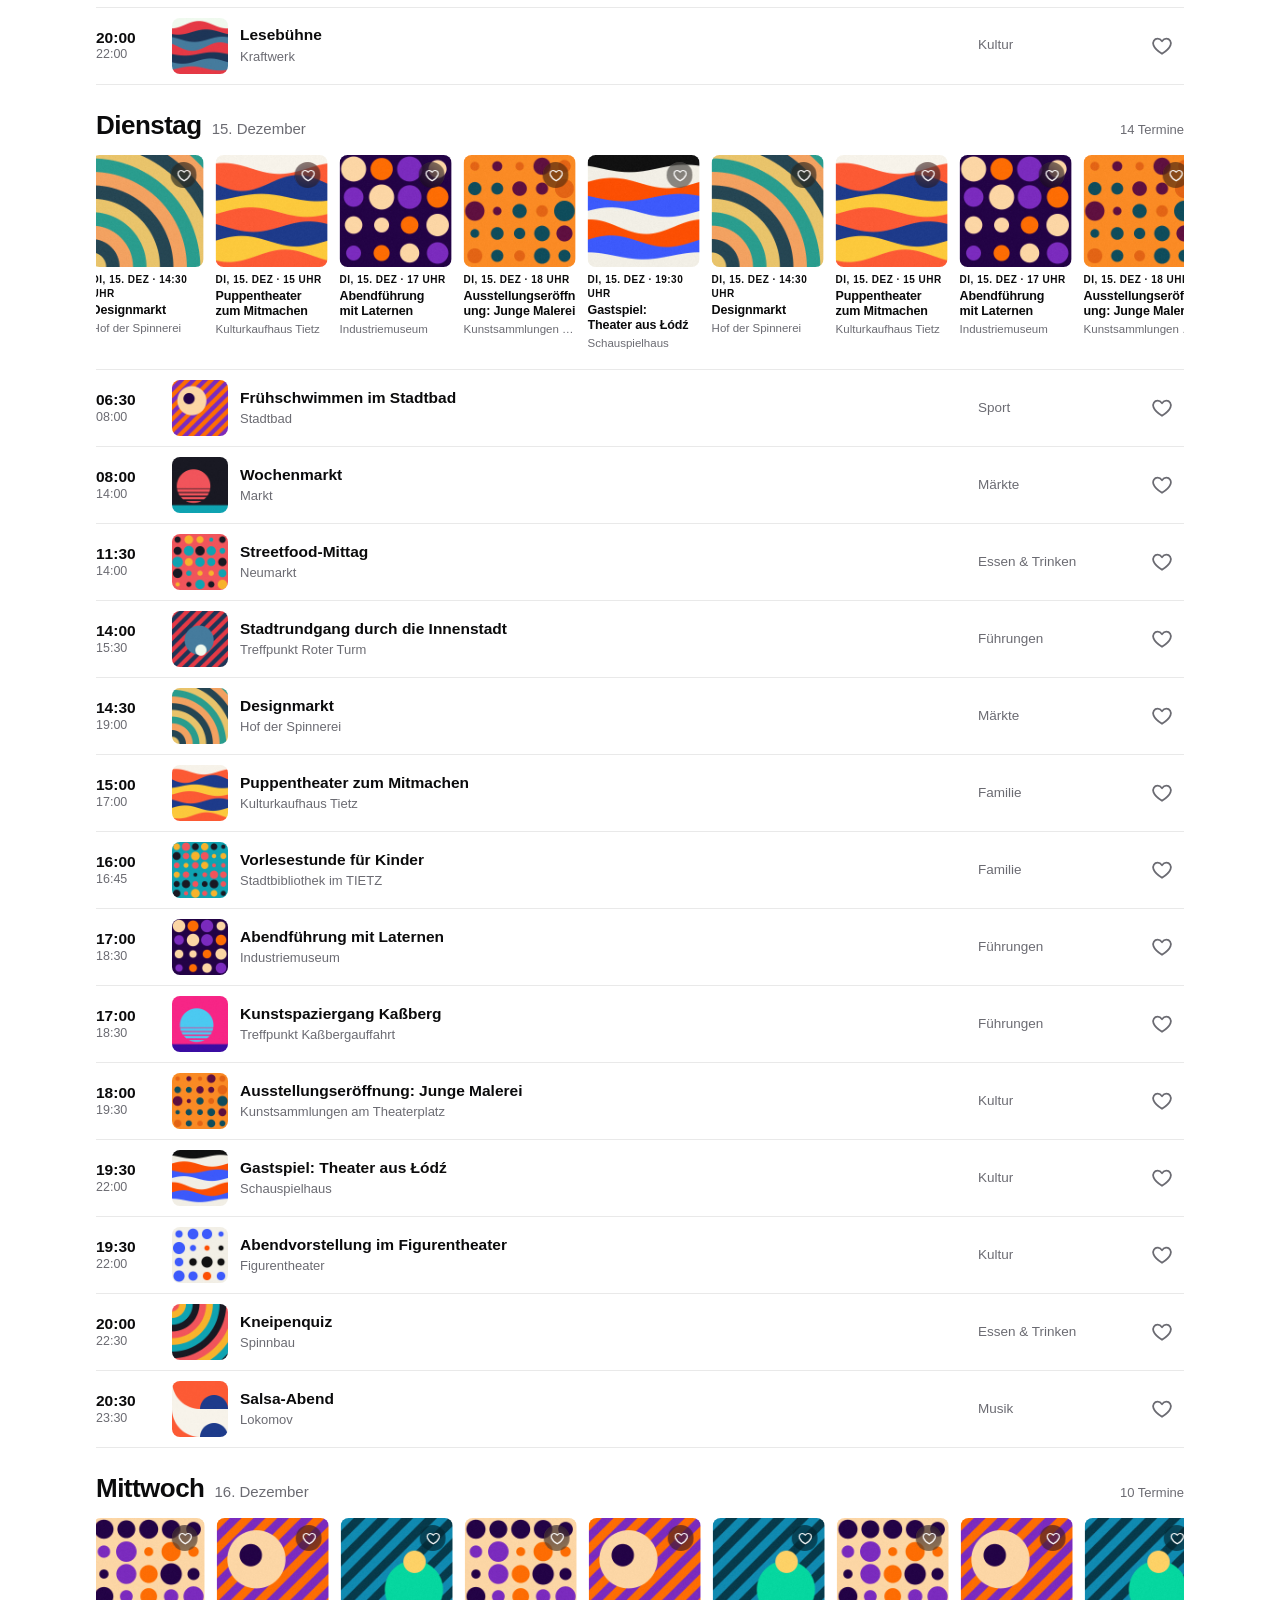
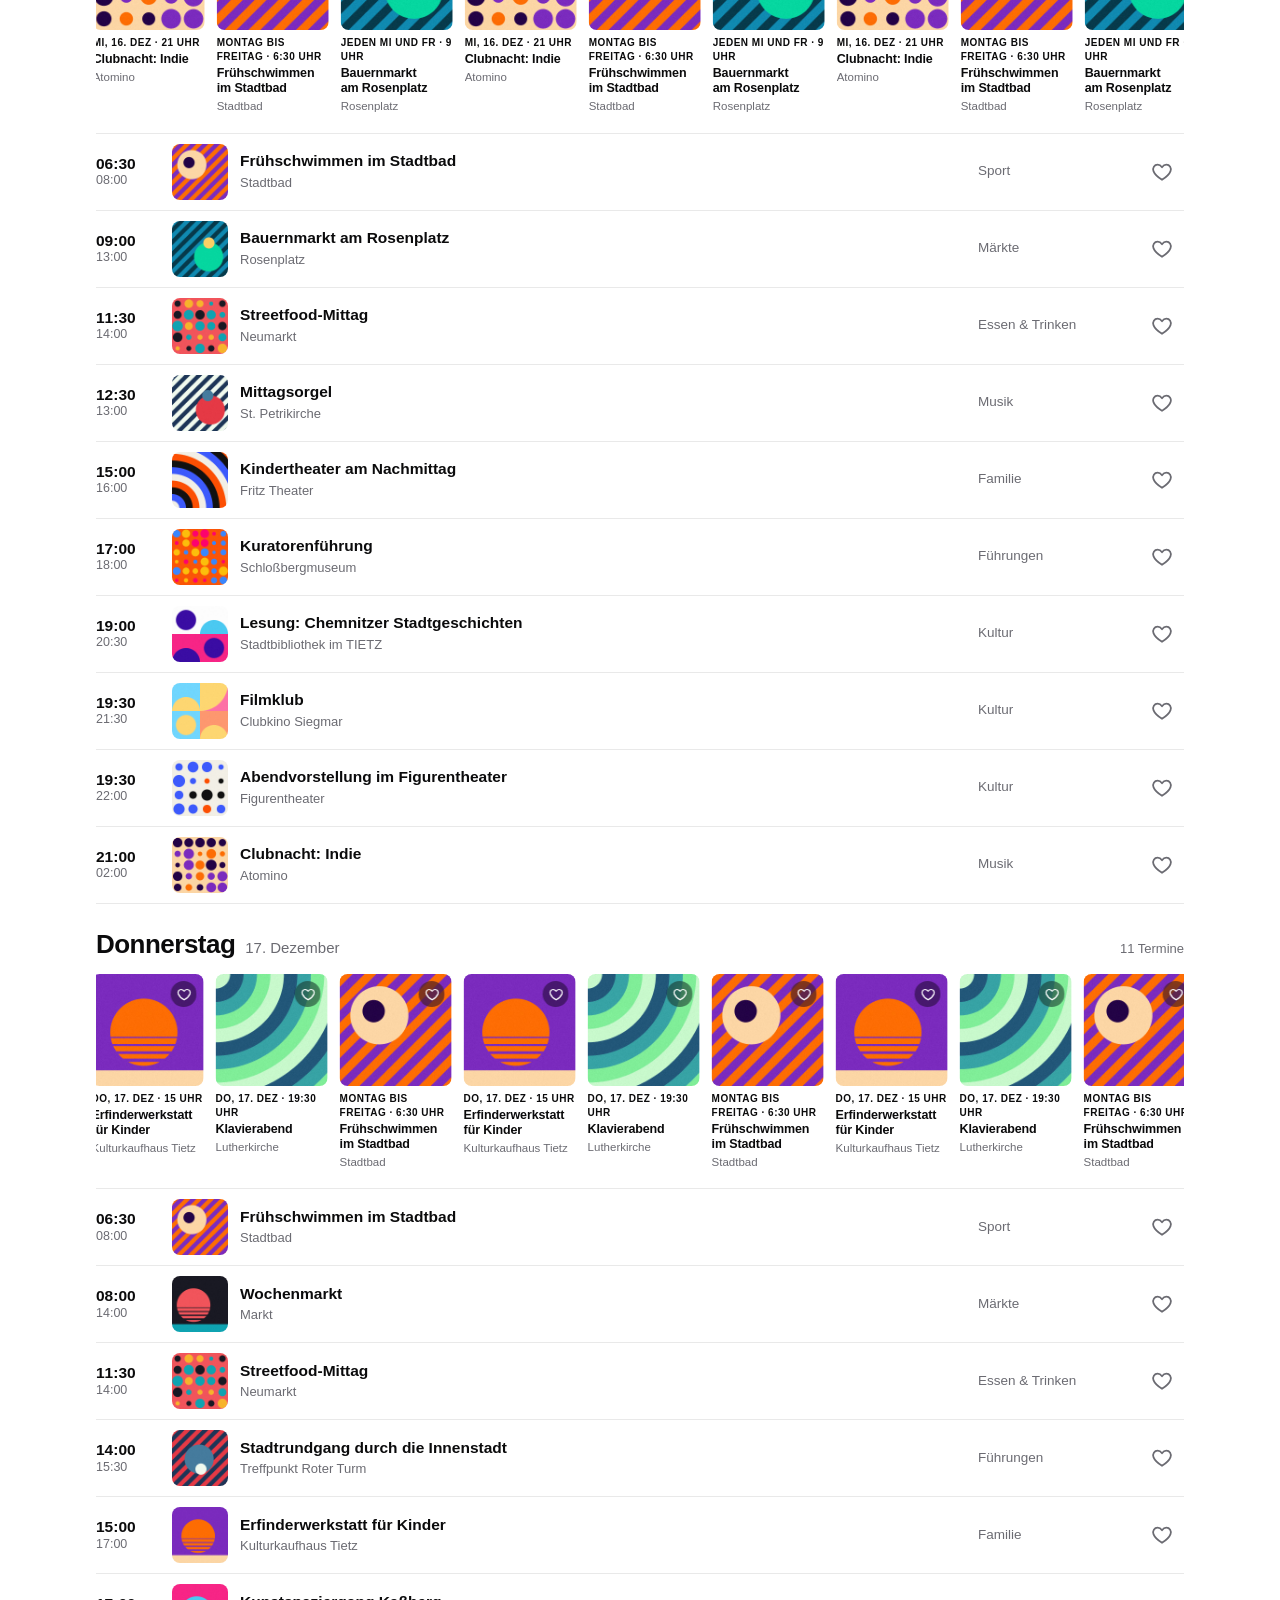
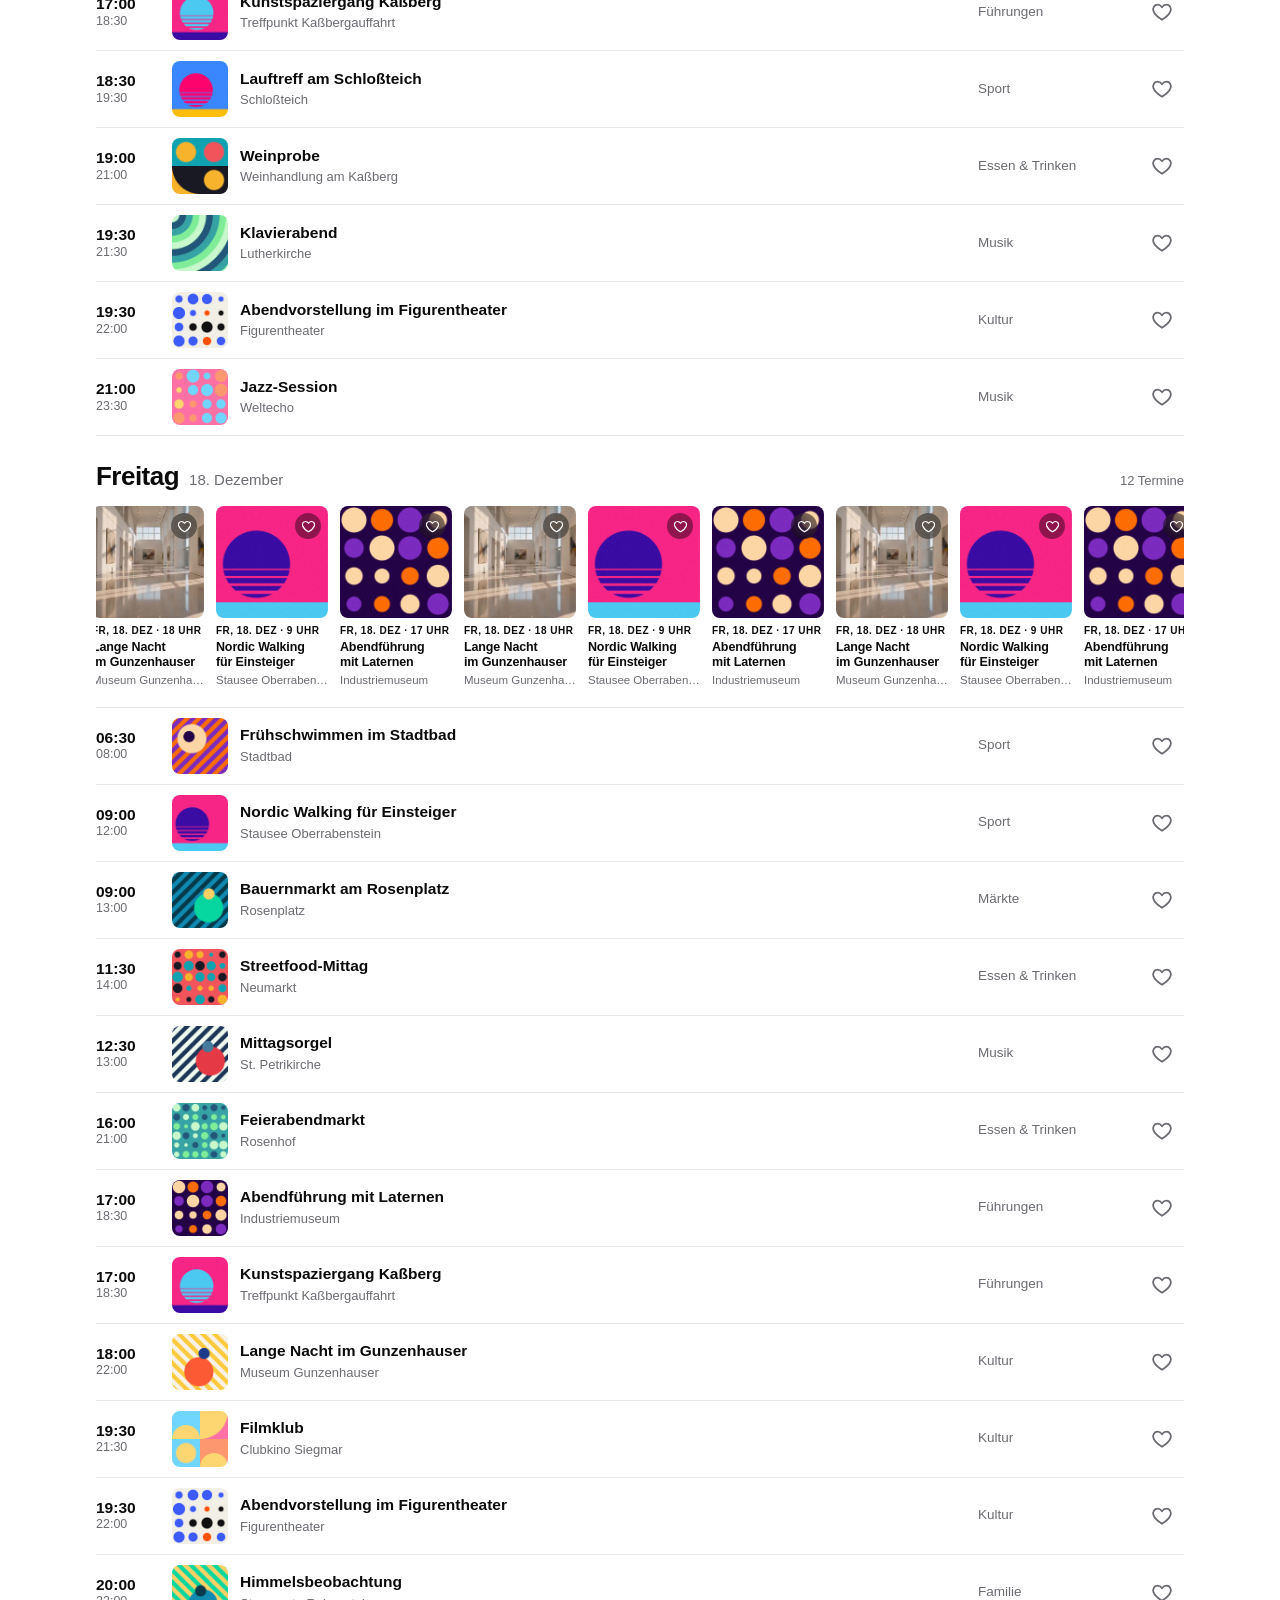
==== commit ea925cf3: "Entwurf 4: neues Atomino-Video mit Handkamera und tanzenden Menschen - Higgsfield, Seedance 2.0 Mini" ====
--- a/entwuerfe/entwurf-4-kombiniert.html
+++ b/entwuerfe/entwurf-4-kombiniert.html
@@ -307,7 +307,7 @@
   // Beispiel: a03: { video: 'medien/orgelnacht.mp4', webp: 'medien/orgelnacht.webp' }
   const MEDIA = {   // Originale und Entstehung: Ordner medien-archiv im Projekt
     a07: { video: 'medien/stadtbibliothek.mp4' },   // Vortrag in der Stadtbibliothek
-    a13: { video: 'medien/atomino.mp4' },           // Clubnacht im Atomino
+    a13: { video: 'medien/atomino-2.mp4' },         // Clubnacht im Atomino (Handkamera)
     a19: { video: 'medien/weber.mp4' },             // Premiere „Die Weber“ im Schauspielhaus
     a10: { video: 'medien/karl-marx.mp4' },         // Lichtprojektion am Karl-Marx-Kopf
     b01: { video: 'medien/gunzenhauser.mp4' }       // Lange Nacht im Gunzenhauser
